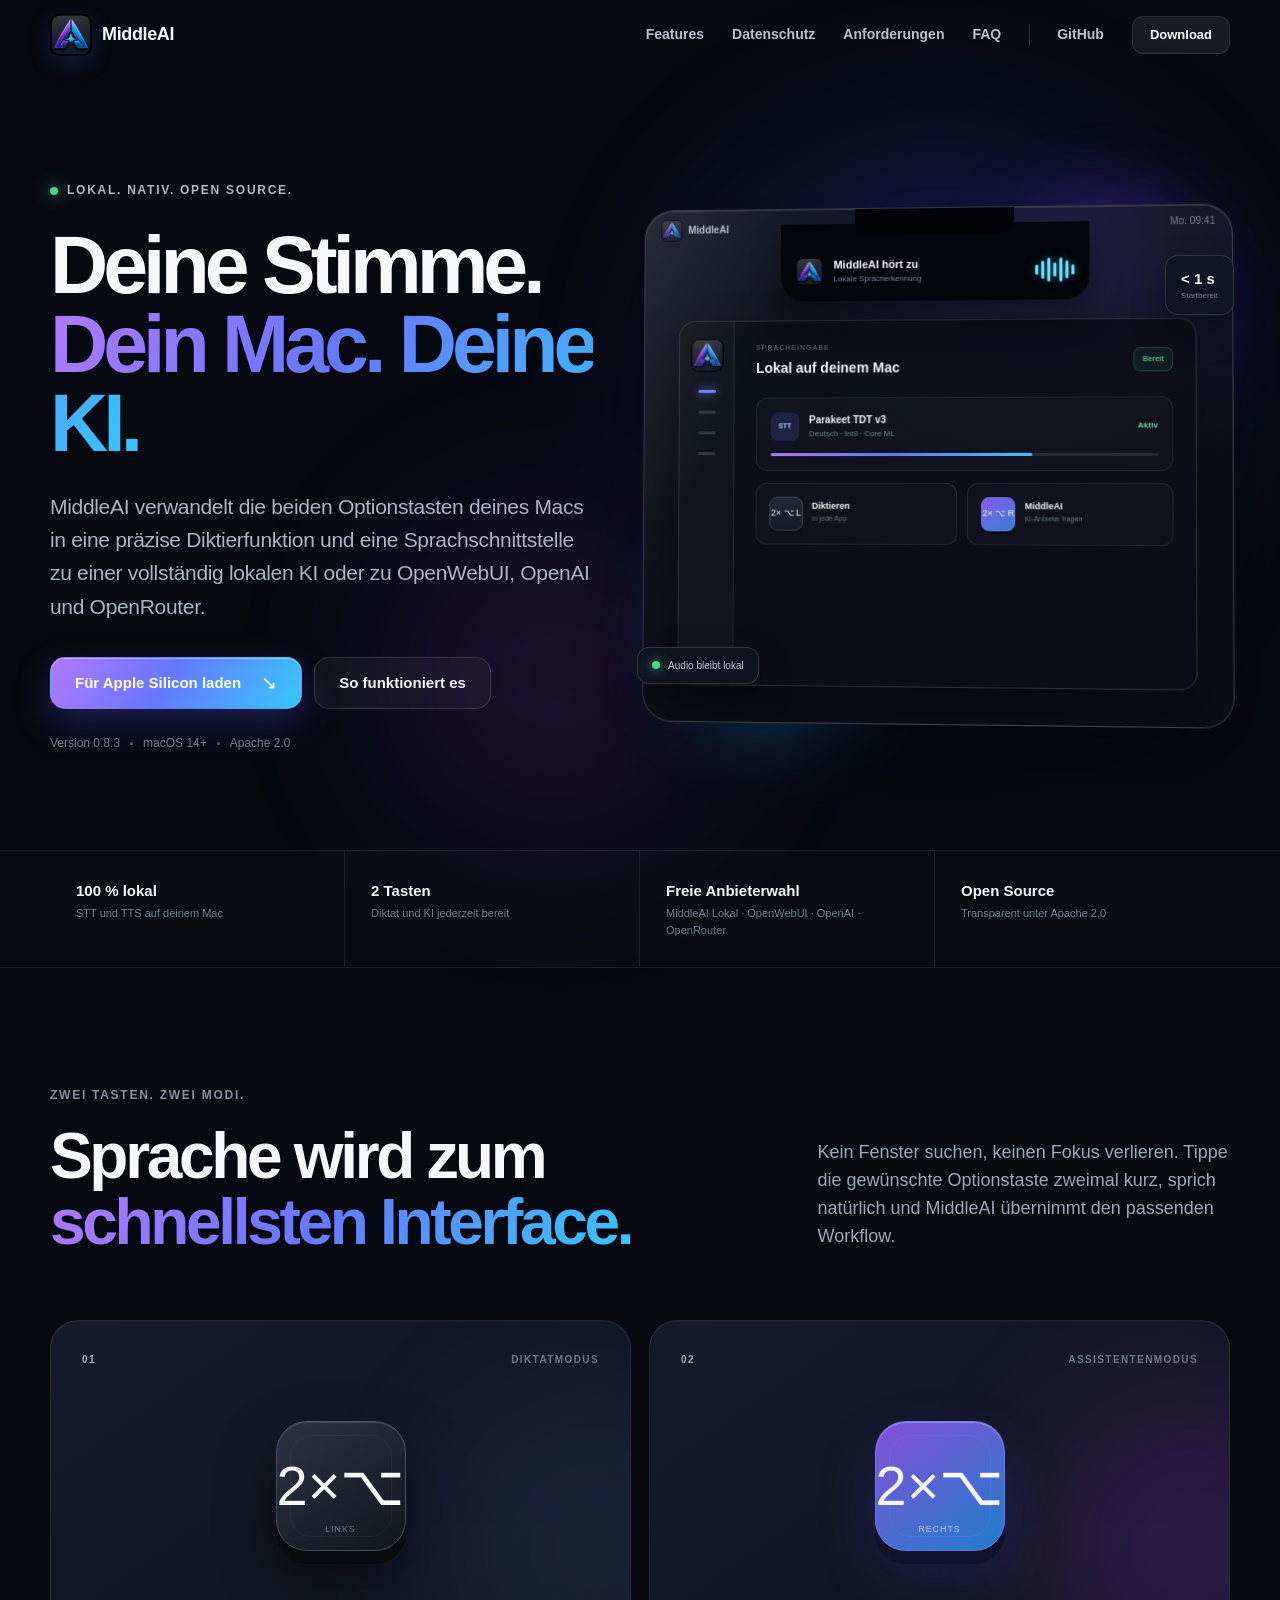
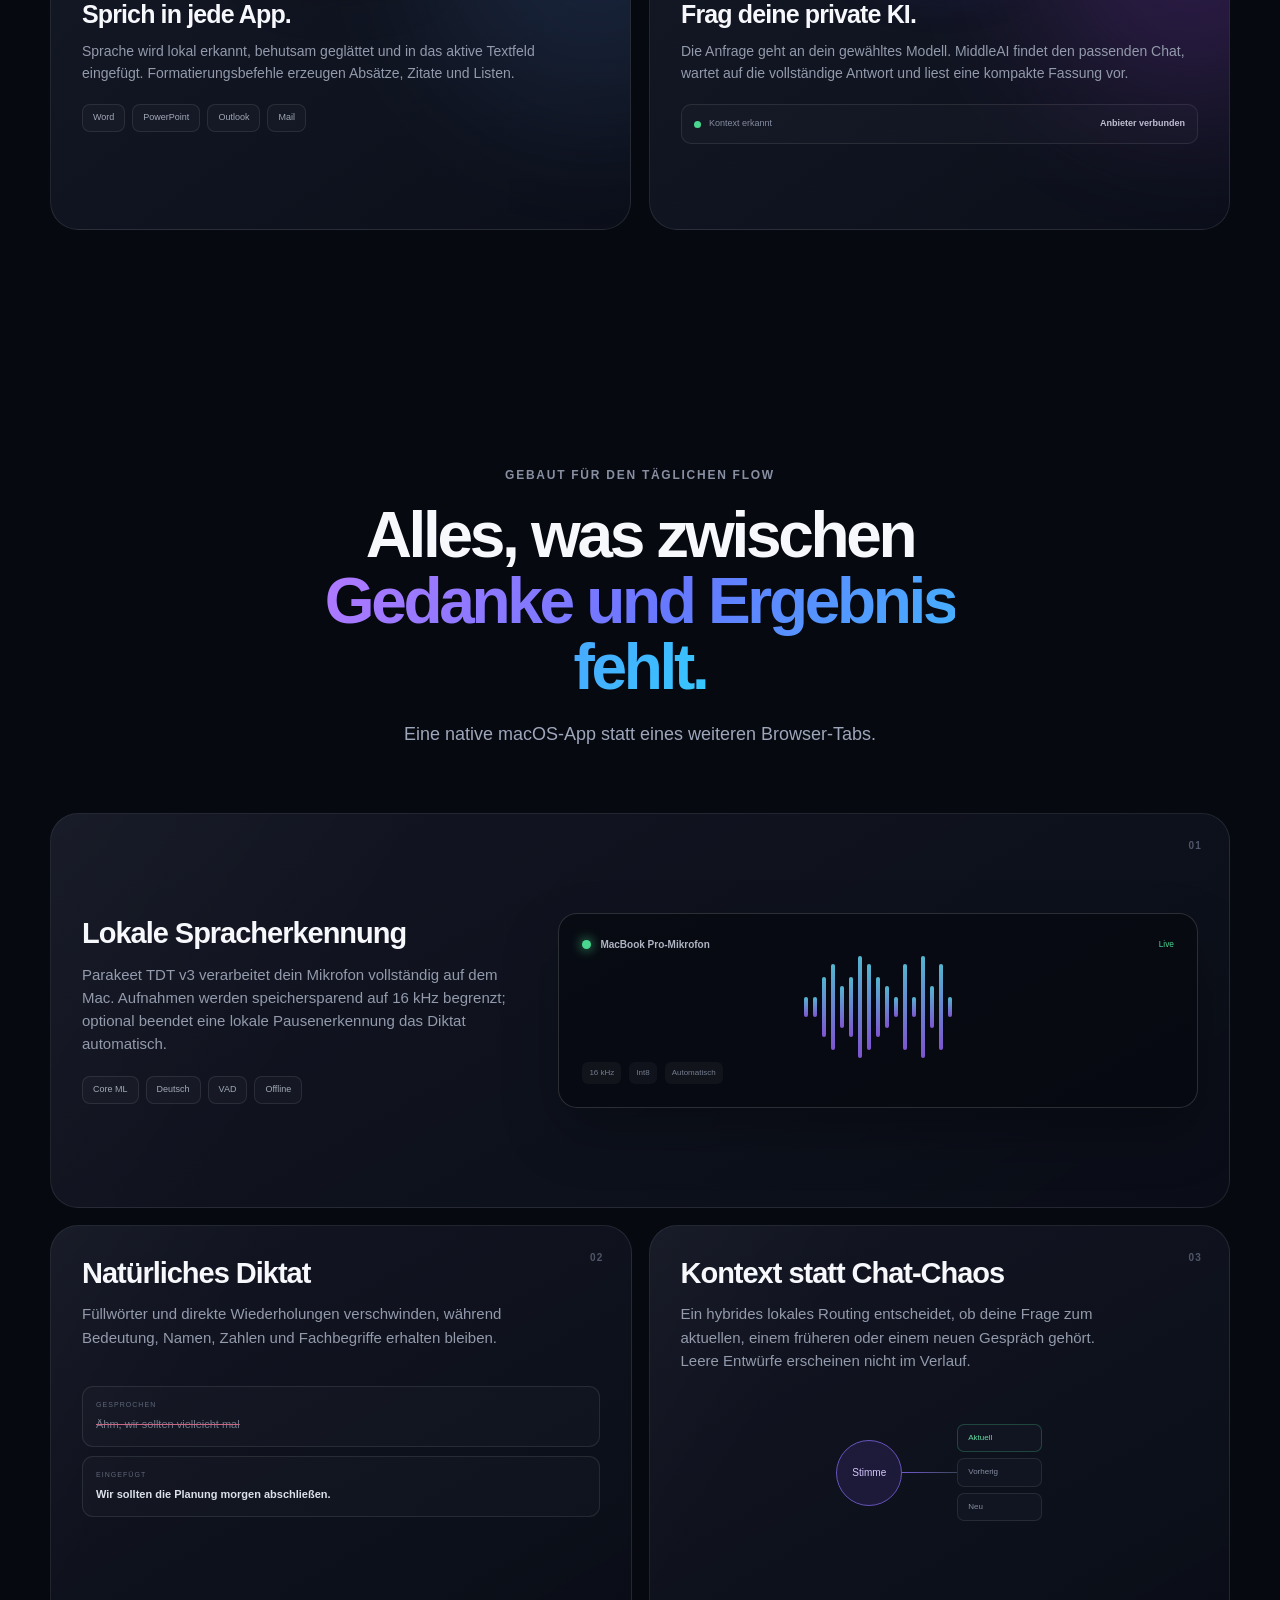
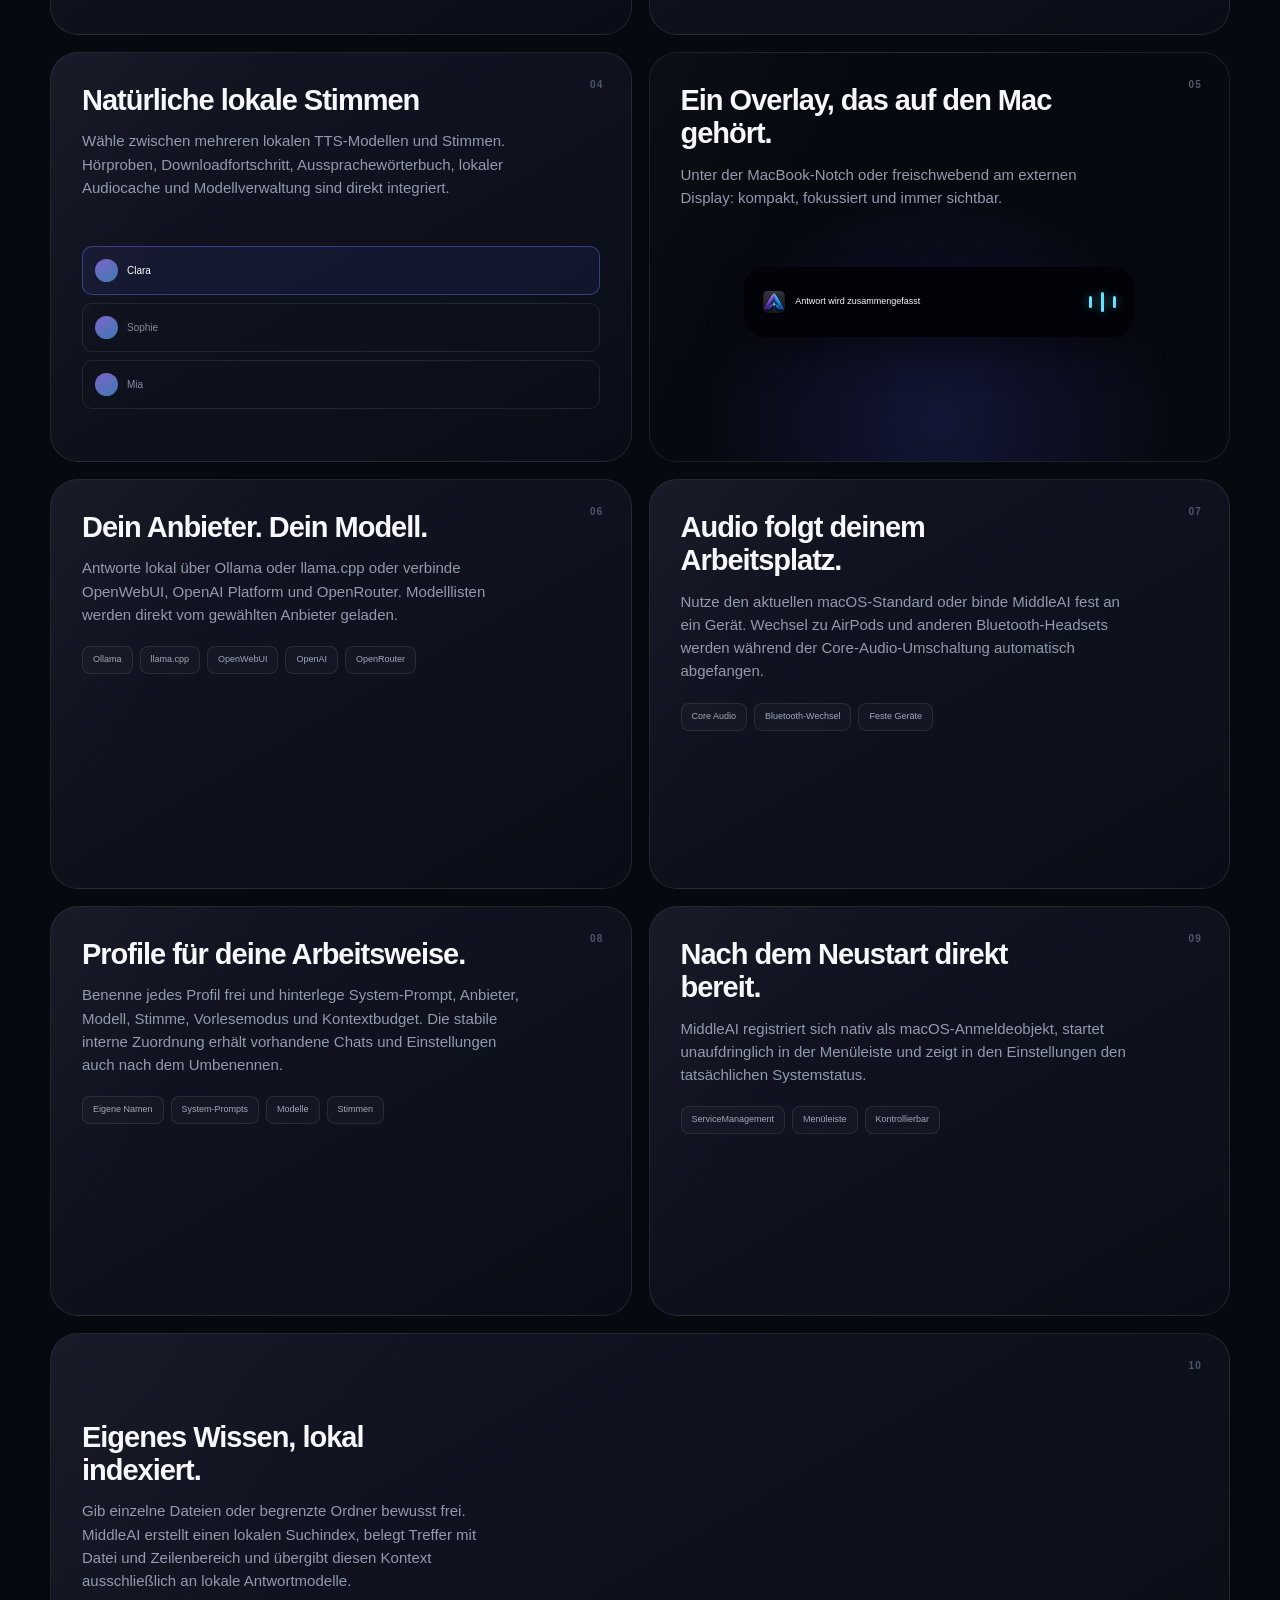
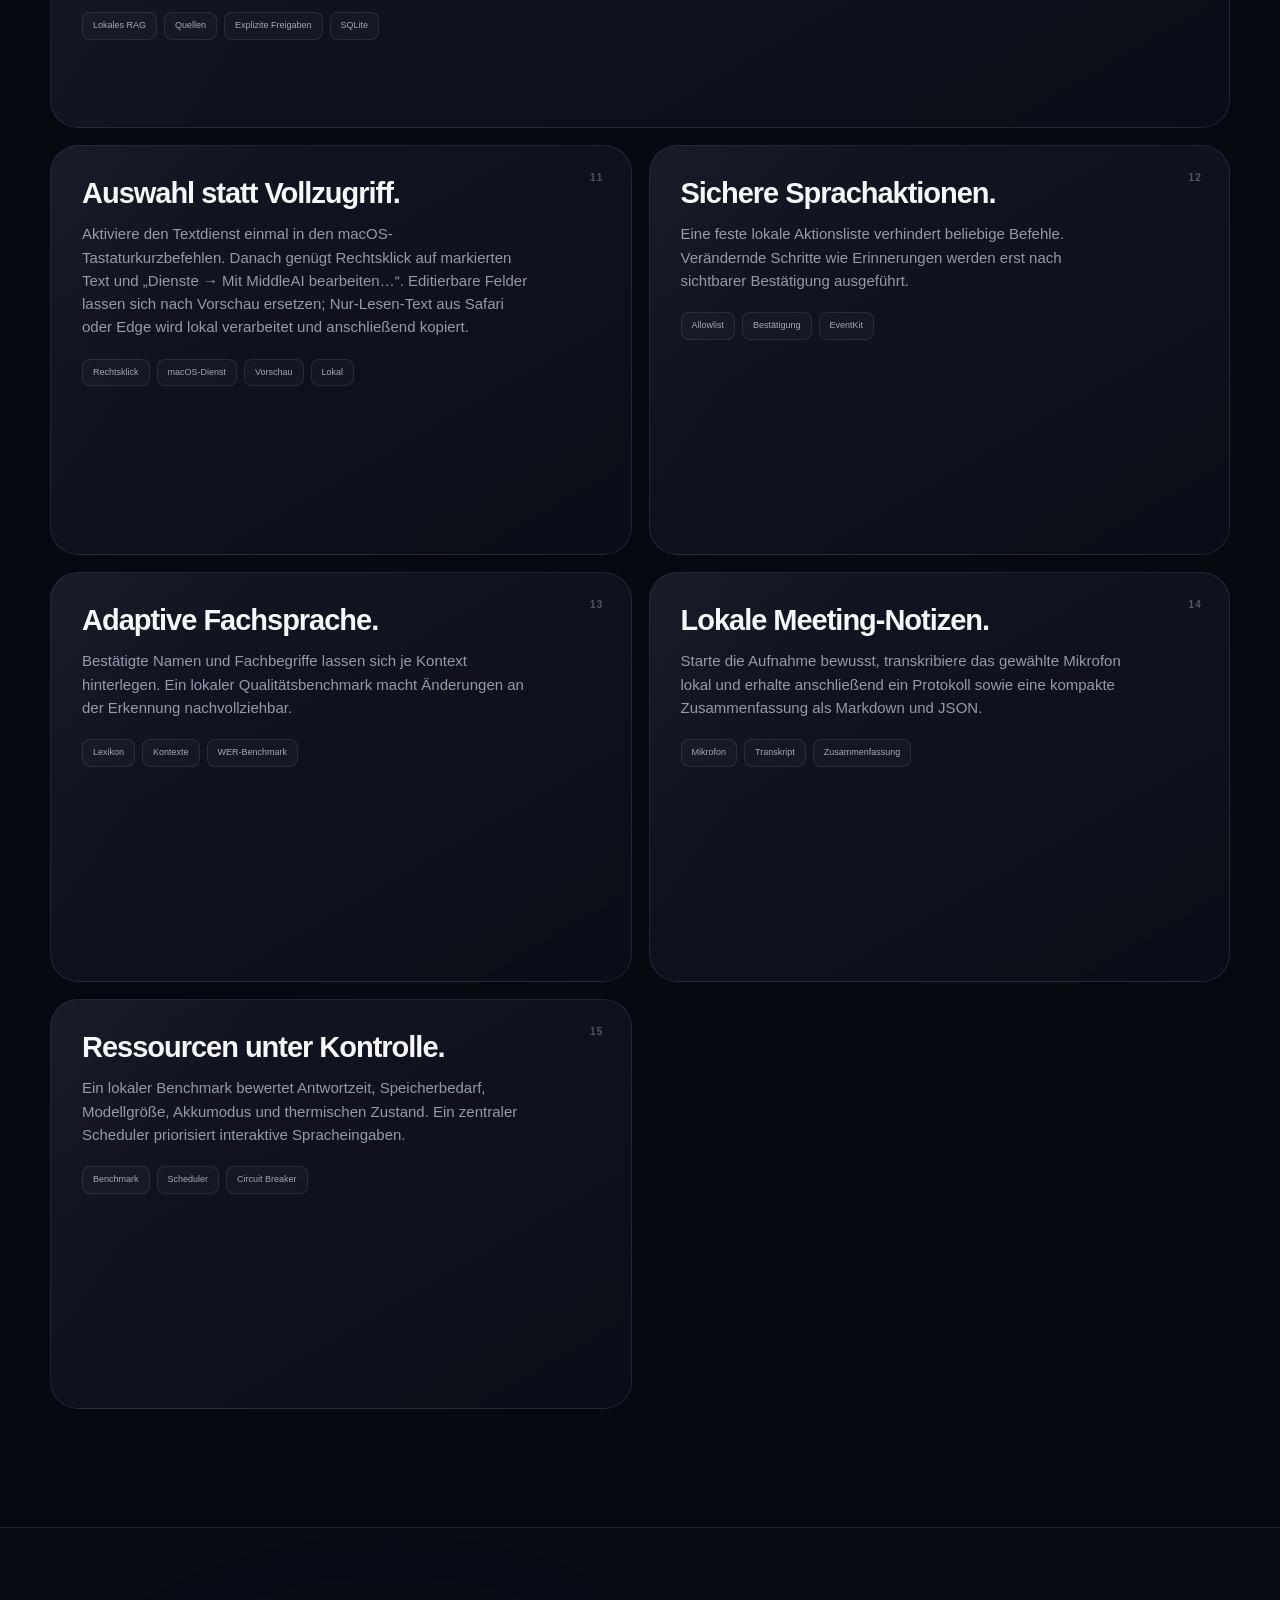
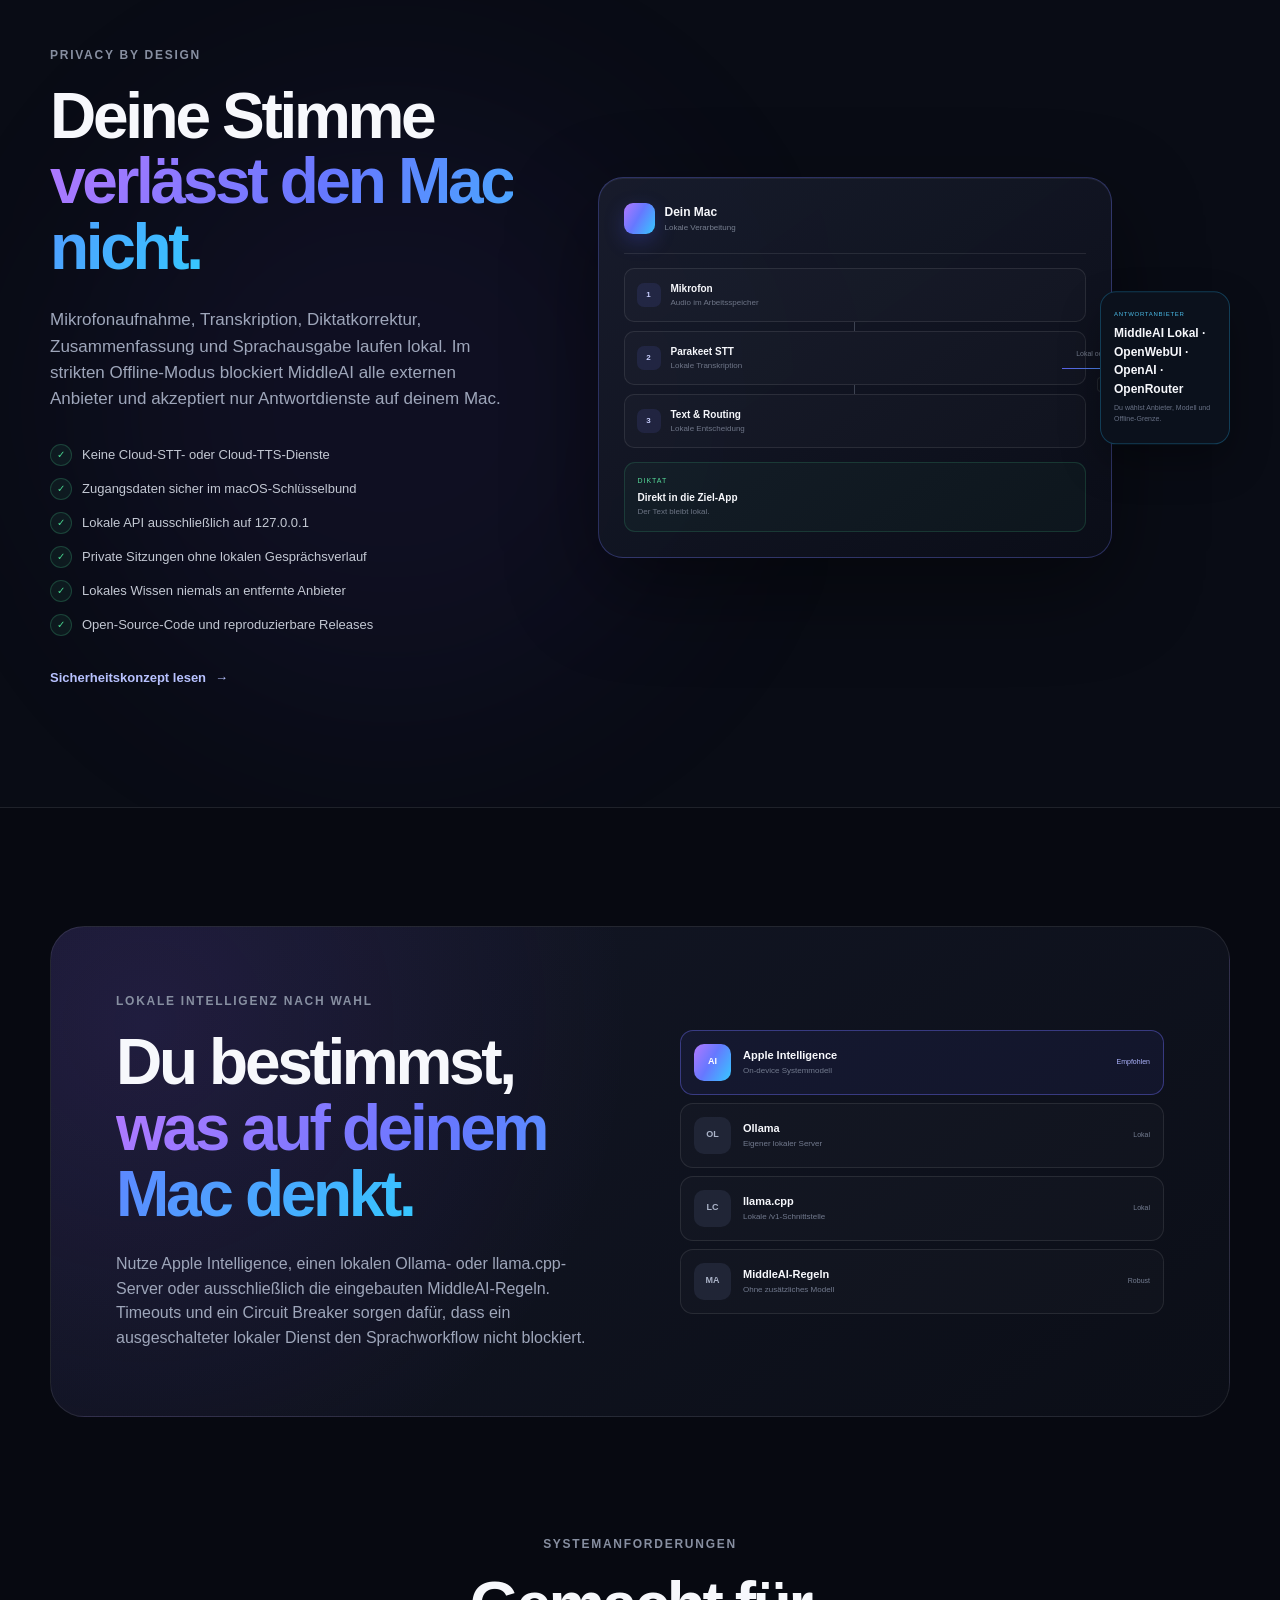
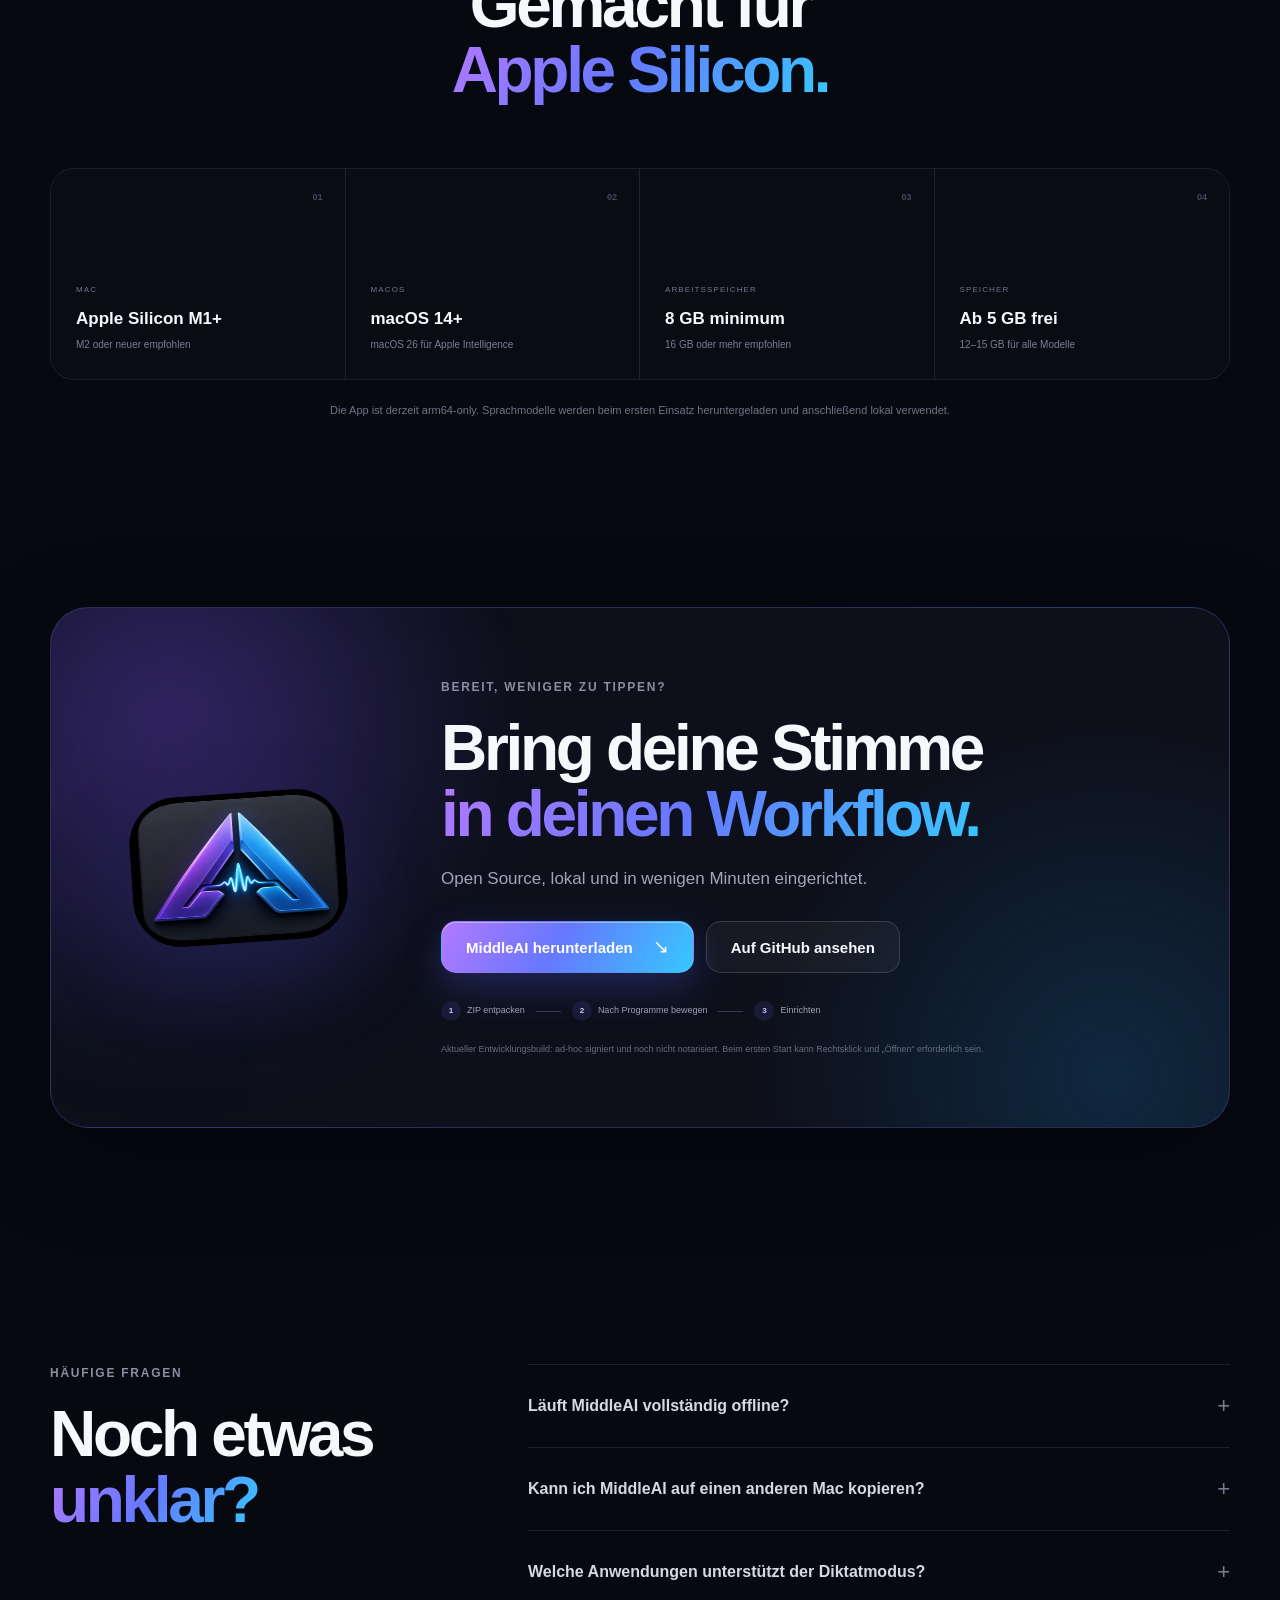
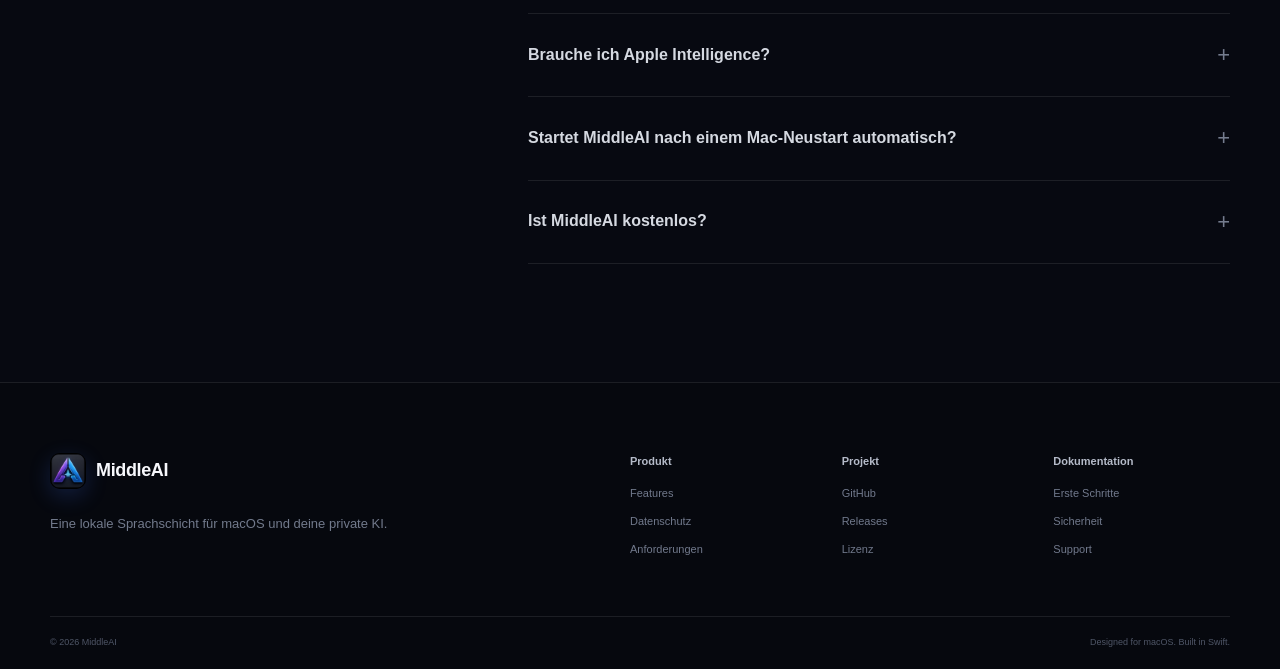
==== docs/index.html @ b2fd8efb "Fix Bluetooth audio device handoff" ====
<!doctype html>
<html lang="de">
  <head>
    <meta charset="utf-8">
    <meta name="viewport" content="width=device-width, initial-scale=1">
    <meta name="theme-color" content="#070911">
    <meta
      name="description"
      content="MiddleAI ist die lokale Sprachschicht für macOS: diktieren, vollständig lokal mit Ollama oder llama.cpp arbeiten, eigenes Wissen nutzen und Antworten natürlich vorlesen lassen."
    >
    <meta property="og:type" content="website">
    <meta property="og:title" content="MiddleAI – Deine Stimme. Dein Mac. Deine KI.">
    <meta
      property="og:description"
      content="Lokales Diktat, wählbare KI-Anbieter und natürliche Sprachausgabe – nativ für macOS."
    >
    <meta property="og:image" content="https://sschluet.github.io/middleai/assets/og.png">
    <meta property="og:url" content="https://sschluet.github.io/middleai/">
    <meta name="twitter:card" content="summary_large_image">
    <meta name="twitter:title" content="MiddleAI – Deine Stimme. Dein Mac. Deine KI.">
    <meta
      name="twitter:description"
      content="Lokales Diktat, lokale KI-Antworten, eigenes Wissen und sichere Sprachaktionen für macOS."
    >
    <meta name="twitter:image" content="https://sschluet.github.io/middleai/assets/og.png">
    <link rel="canonical" href="https://sschluet.github.io/middleai/">
    <link rel="icon" type="image/png" href="assets/favicon.png">
    <link rel="stylesheet" href="styles.css">
    <title>MiddleAI – Lokale Sprach-KI für macOS</title>
  </head>
  <body>
    <a class="skip-link" href="#main">Zum Inhalt springen</a>

    <header class="site-header" data-header>
      <div class="nav-shell">
        <a class="brand" href="#top" aria-label="MiddleAI Startseite">
          <img src="assets/middleai-icon.png" alt="" width="42" height="42">
          <span>MiddleAI</span>
        </a>
        <button class="nav-toggle" type="button" aria-expanded="false" aria-controls="main-nav">
          <span></span><span></span>
          <span class="sr-only">Navigation öffnen</span>
        </button>
        <nav id="main-nav" class="main-nav" aria-label="Hauptnavigation">
          <a href="#features">Features</a>
          <a href="#privacy">Datenschutz</a>
          <a href="#requirements">Anforderungen</a>
          <a href="#faq">FAQ</a>
          <a class="nav-github" href="https://github.com/sschluet/middleai">GitHub</a>
          <a class="button button-small download-link" href="https://github.com/sschluet/middleai/releases/latest">
            Download
          </a>
        </nav>
      </div>
    </header>

    <main id="main">
      <section id="top" class="hero section-shell">
        <div class="hero-glow hero-glow-one" aria-hidden="true"></div>
        <div class="hero-glow hero-glow-two" aria-hidden="true"></div>
        <div class="hero-copy reveal">
          <div class="eyebrow"><span class="eyebrow-dot"></span> Lokal. Nativ. Open Source.</div>
          <h1>Deine Stimme.<br><span>Dein Mac. Deine KI.</span></h1>
          <p class="hero-lead">
            MiddleAI verwandelt die beiden Optionstasten deines Macs in eine präzise
            Diktierfunktion und eine Sprachschnittstelle zu einer vollständig lokalen KI oder
            zu OpenWebUI, OpenAI und OpenRouter.
          </p>
          <div class="hero-actions">
            <a class="button button-primary download-link" href="https://github.com/sschluet/middleai/releases/latest">
              <span>Für Apple Silicon laden</span>
              <span class="button-arrow" aria-hidden="true">↘</span>
            </a>
            <a class="button button-secondary" href="#how-it-works">So funktioniert es</a>
          </div>
          <div class="hero-meta">
            <span class="version-label">Version 0.8.3</span>
            <span>macOS 14+</span>
            <span>Apache 2.0</span>
          </div>
        </div>

        <div class="hero-visual reveal reveal-delay" aria-label="Vorschau der MiddleAI Sprachoberfläche">
          <div class="orb orb-one" aria-hidden="true"></div>
          <div class="orb orb-two" aria-hidden="true"></div>
          <div class="mac-frame">
            <div class="mac-camera" aria-hidden="true"></div>
            <div class="desktop-menu">
              <span class="mini-logo"><img src="assets/favicon.png" alt="" width="22" height="22">MiddleAI</span>
              <span>Mo. 09:41</span>
            </div>
            <div class="voice-island">
              <img src="assets/favicon.png" alt="" width="28" height="28">
              <div class="island-status">
                <strong>MiddleAI hört zu</strong>
                <span>Lokale Spracherkennung</span>
              </div>
              <div class="wave-bars" aria-hidden="true">
                <i></i><i></i><i></i><i></i><i></i><i></i><i></i>
              </div>
            </div>
            <div class="app-preview">
              <aside class="preview-sidebar">
                <div class="preview-avatar"><img src="assets/favicon.png" alt="" width="34" height="34"></div>
                <span class="active"></span><span></span><span></span><span></span>
              </aside>
              <div class="preview-content">
                <div class="preview-heading">
                  <div><small>SPRACHEINGABE</small><strong>Lokal auf deinem Mac</strong></div>
                  <span class="status-pill">Bereit</span>
                </div>
                <div class="setting-card">
                  <div class="setting-row"><span class="setting-icon">STT</span><div><strong>Parakeet TDT v3</strong><small>Deutsch · Int8 · Core ML</small></div><b>Aktiv</b></div>
                  <div class="level-line"><span></span></div>
                </div>
                <div class="shortcut-grid">
                  <div><span class="keycap">2× ⌥ L</span><strong>Diktieren</strong><small>In jede App</small></div>
                  <div><span class="keycap accent">2× ⌥ R</span><strong>MiddleAI</strong><small>KI-Anbieter fragen</small></div>
                </div>
              </div>
            </div>
          </div>
          <div class="floating-card floating-local"><span></span>Audio bleibt lokal</div>
          <div class="floating-card floating-latency"><strong>&lt; 1 s</strong><small>Startbereit</small></div>
        </div>
      </section>

      <section class="trust-strip" aria-label="Produktmerkmale">
        <div class="section-shell trust-grid">
          <div><strong>100 % lokal</strong><span>STT und TTS auf deinem Mac</span></div>
          <div><strong>2 Tasten</strong><span>Diktat und KI jederzeit bereit</span></div>
          <div><strong>Freie Anbieterwahl</strong><span>MiddleAI Lokal · OpenWebUI · OpenAI · OpenRouter</span></div>
          <div><strong>Open Source</strong><span>Transparent unter Apache 2.0</span></div>
        </div>
      </section>

      <section id="how-it-works" class="section section-shell split-intro">
        <div class="section-kicker reveal">Zwei Tasten. Zwei Modi.</div>
        <div class="split-heading reveal">
          <h2>Sprache wird zum<br><span>schnellsten Interface.</span></h2>
          <p>
            Kein Fenster suchen, keinen Fokus verlieren. Tippe die gewünschte Optionstaste
            zweimal kurz, sprich natürlich und MiddleAI übernimmt den passenden Workflow.
          </p>
        </div>
        <div class="mode-grid">
          <article class="mode-card mode-dictation reveal">
            <div class="mode-topline"><span>01</span><span>DIKTATMODUS</span></div>
            <div class="mode-key" aria-hidden="true">2×⌥<small>links</small></div>
            <h3>Sprich in jede App.</h3>
            <p>
              Sprache wird lokal erkannt, behutsam geglättet und in das aktive Textfeld
              eingefügt. Formatierungsbefehle erzeugen Absätze, Zitate und Listen.
            </p>
            <div class="app-chips"><span>Word</span><span>PowerPoint</span><span>Outlook</span><span>Mail</span></div>
          </article>
          <article class="mode-card mode-assistant reveal reveal-delay">
            <div class="mode-topline"><span>02</span><span>ASSISTENTENMODUS</span></div>
            <div class="mode-key mode-key-accent" aria-hidden="true">2×⌥<small>rechts</small></div>
            <h3>Frag deine private KI.</h3>
            <p>
              Die Anfrage geht an dein gewähltes Modell. MiddleAI findet den passenden Chat,
              wartet auf die vollständige Antwort und liest eine kompakte Fassung vor.
            </p>
            <div class="conversation-line"><i></i><span>Kontext erkannt</span><b>Anbieter verbunden</b></div>
          </article>
        </div>
      </section>

      <section id="features" class="section section-shell">
        <div class="section-heading centered reveal">
          <div class="section-kicker">Gebaut für den täglichen Flow</div>
          <h2>Alles, was zwischen<br><span>Gedanke und Ergebnis fehlt.</span></h2>
          <p>Eine native macOS-App statt eines weiteren Browser-Tabs.</p>
        </div>
        <div class="bento-grid">
          <article class="feature-card feature-wide reveal">
            <div class="feature-number">01</div>
            <div class="feature-copy">
              <h3>Lokale Spracherkennung</h3>
              <p>Parakeet TDT v3 verarbeitet dein Mikrofon vollständig auf dem Mac. Aufnahmen werden speichersparend auf 16 kHz begrenzt; optional beendet eine lokale Pausenerkennung das Diktat automatisch.</p>
              <div class="feature-tags"><span>Core ML</span><span>Deutsch</span><span>VAD</span><span>Offline</span></div>
            </div>
            <div class="audio-panel" aria-hidden="true">
              <div class="audio-title"><span></span><b>MacBook Pro-Mikrofon</b><small>Live</small></div>
              <div class="audio-wave">
                <i></i><i></i><i></i><i></i><i></i><i></i><i></i><i></i><i></i><i></i><i></i><i></i><i></i><i></i><i></i><i></i><i></i>
              </div>
              <div class="audio-footer"><span>16 kHz</span><span>Int8</span><span>Automatisch</span></div>
            </div>
          </article>

          <article class="feature-card reveal">
            <div class="feature-number">02</div>
            <h3>Natürliches Diktat</h3>
            <p>Füllwörter und direkte Wiederholungen verschwinden, während Bedeutung, Namen, Zahlen und Fachbegriffe erhalten bleiben.</p>
            <div class="before-after">
              <div><small>GESPROCHEN</small><del>Ähm, wir sollten vielleicht mal</del></div>
              <div><small>EINGEFÜGT</small><strong>Wir sollten die Planung morgen abschließen.</strong></div>
            </div>
          </article>

          <article class="feature-card reveal reveal-delay">
            <div class="feature-number">03</div>
            <h3>Kontext statt Chat-Chaos</h3>
            <p>Ein hybrides lokales Routing entscheidet, ob deine Frage zum aktuellen, einem früheren oder einem neuen Gespräch gehört. Leere Entwürfe erscheinen nicht im Verlauf.</p>
            <div class="route-map" aria-hidden="true">
              <div class="route-node source">Stimme</div><span></span>
              <div class="route-options"><i>Aktuell</i><i>Vorherig</i><i>Neu</i></div>
            </div>
          </article>

          <article class="feature-card reveal">
            <div class="feature-number">04</div>
            <h3>Natürliche lokale Stimmen</h3>
            <p>Wähle zwischen mehreren lokalen TTS-Modellen und Stimmen. Hörproben, Downloadfortschritt, Aussprachewörterbuch, lokaler Audiocache und Modellverwaltung sind direkt integriert.</p>
            <div class="voice-choices"><span class="selected"><i></i>Clara</span><span><i></i>Sophie</span><span><i></i>Mia</span></div>
          </article>

          <article class="feature-card feature-dark reveal reveal-delay">
            <div class="feature-number">05</div>
            <h3>Ein Overlay, das auf den Mac gehört.</h3>
            <p>Unter der MacBook-Notch oder freischwebend am externen Display: kompakt, fokussiert und immer sichtbar.</p>
            <div class="mini-island"><img src="assets/favicon.png" alt="" width="24" height="24"><span>Antwort wird zusammengefasst</span><i></i><i></i><i></i></div>
          </article>

          <article class="feature-card reveal">
            <div class="feature-number">06</div>
            <h3>Dein Anbieter. Dein Modell.</h3>
            <p>Antworte lokal über Ollama oder llama.cpp oder verbinde OpenWebUI, OpenAI Platform und OpenRouter. Modelllisten werden direkt vom gewählten Anbieter geladen.</p>
            <div class="feature-tags"><span>Ollama</span><span>llama.cpp</span><span>OpenWebUI</span><span>OpenAI</span><span>OpenRouter</span></div>
          </article>

          <article class="feature-card reveal reveal-delay">
            <div class="feature-number">07</div>
            <h3>Audio folgt deinem Arbeitsplatz.</h3>
            <p>Nutze den aktuellen macOS-Standard oder binde MiddleAI fest an ein Gerät. Wechsel zu AirPods und anderen Bluetooth-Headsets werden während der Core-Audio-Umschaltung automatisch abgefangen.</p>
            <div class="feature-tags"><span>Core Audio</span><span>Bluetooth-Wechsel</span><span>Feste Geräte</span></div>
          </article>

          <article class="feature-card reveal">
            <div class="feature-number">08</div>
            <h3>Profile für deine Arbeitsweise.</h3>
            <p>Benenne jedes Profil frei und hinterlege System-Prompt, Anbieter, Modell, Stimme, Vorlesemodus und Kontextbudget. Die stabile interne Zuordnung erhält vorhandene Chats und Einstellungen auch nach dem Umbenennen.</p>
            <div class="feature-tags"><span>Eigene Namen</span><span>System-Prompts</span><span>Modelle</span><span>Stimmen</span></div>
          </article>

          <article class="feature-card reveal reveal-delay">
            <div class="feature-number">09</div>
            <h3>Nach dem Neustart direkt bereit.</h3>
            <p>MiddleAI registriert sich nativ als macOS-Anmeldeobjekt, startet unaufdringlich in der Menüleiste und zeigt in den Einstellungen den tatsächlichen Systemstatus.</p>
            <div class="feature-tags"><span>ServiceManagement</span><span>Menüleiste</span><span>Kontrollierbar</span></div>
          </article>

          <article class="feature-card feature-wide reveal">
            <div class="feature-number">10</div>
            <div class="feature-copy">
              <h3>Eigenes Wissen, lokal indexiert.</h3>
              <p>Gib einzelne Dateien oder begrenzte Ordner bewusst frei. MiddleAI erstellt einen lokalen Suchindex, belegt Treffer mit Datei und Zeilenbereich und übergibt diesen Kontext ausschließlich an lokale Antwortmodelle.</p>
              <div class="feature-tags"><span>Lokales RAG</span><span>Quellen</span><span>Explizite Freigaben</span><span>SQLite</span></div>
            </div>
          </article>

          <article class="feature-card reveal">
            <div class="feature-number">11</div>
            <h3>Auswahl statt Vollzugriff.</h3>
            <p>Aktiviere den Textdienst einmal in den macOS-Tastaturkurzbefehlen. Danach genügt Rechtsklick auf markierten Text und „Dienste → Mit MiddleAI bearbeiten…“. Editierbare Felder lassen sich nach Vorschau ersetzen; Nur-Lesen-Text aus Safari oder Edge wird lokal verarbeitet und anschließend kopiert.</p>
            <div class="feature-tags"><span>Rechtsklick</span><span>macOS-Dienst</span><span>Vorschau</span><span>Lokal</span></div>
          </article>

          <article class="feature-card reveal reveal-delay">
            <div class="feature-number">12</div>
            <h3>Sichere Sprachaktionen.</h3>
            <p>Eine feste lokale Aktionsliste verhindert beliebige Befehle. Verändernde Schritte wie Erinnerungen werden erst nach sichtbarer Bestätigung ausgeführt.</p>
            <div class="feature-tags"><span>Allowlist</span><span>Bestätigung</span><span>EventKit</span></div>
          </article>

          <article class="feature-card reveal">
            <div class="feature-number">13</div>
            <h3>Adaptive Fachsprache.</h3>
            <p>Bestätigte Namen und Fachbegriffe lassen sich je Kontext hinterlegen. Ein lokaler Qualitätsbenchmark macht Änderungen an der Erkennung nachvollziehbar.</p>
            <div class="feature-tags"><span>Lexikon</span><span>Kontexte</span><span>WER-Benchmark</span></div>
          </article>

          <article class="feature-card reveal reveal-delay">
            <div class="feature-number">14</div>
            <h3>Lokale Meeting-Notizen.</h3>
            <p>Starte die Aufnahme bewusst, transkribiere das gewählte Mikrofon lokal und erhalte anschließend ein Protokoll sowie eine kompakte Zusammenfassung als Markdown und JSON.</p>
            <div class="feature-tags"><span>Mikrofon</span><span>Transkript</span><span>Zusammenfassung</span></div>
          </article>

          <article class="feature-card reveal">
            <div class="feature-number">15</div>
            <h3>Ressourcen unter Kontrolle.</h3>
            <p>Ein lokaler Benchmark bewertet Antwortzeit, Speicherbedarf, Modellgröße, Akkumodus und thermischen Zustand. Ein zentraler Scheduler priorisiert interaktive Spracheingaben.</p>
            <div class="feature-tags"><span>Benchmark</span><span>Scheduler</span><span>Circuit Breaker</span></div>
          </article>
        </div>
      </section>

      <section id="privacy" class="section privacy-section">
        <div class="section-shell privacy-grid">
          <div class="privacy-copy reveal">
            <div class="section-kicker">Privacy by design</div>
            <h2>Deine Stimme<br><span>verlässt den Mac nicht.</span></h2>
            <p>
              Mikrofonaufnahme, Transkription, Diktatkorrektur, Zusammenfassung und
              Sprachausgabe laufen lokal. Im strikten Offline-Modus blockiert MiddleAI alle
              externen Anbieter und akzeptiert nur Antwortdienste auf deinem Mac.
            </p>
            <ul class="check-list">
              <li><span>✓</span>Keine Cloud-STT- oder Cloud-TTS-Dienste</li>
              <li><span>✓</span>Zugangsdaten sicher im macOS-Schlüsselbund</li>
              <li><span>✓</span>Lokale API ausschließlich auf 127.0.0.1</li>
              <li><span>✓</span>Private Sitzungen ohne lokalen Gesprächsverlauf</li>
              <li><span>✓</span>Lokales Wissen niemals an entfernte Anbieter</li>
              <li><span>✓</span>Open-Source-Code und reproduzierbare Releases</li>
            </ul>
            <a class="text-link" href="https://github.com/sschluet/middleai/blob/main/SECURITY.md">Sicherheitskonzept lesen <span>→</span></a>
          </div>
          <div class="privacy-diagram reveal reveal-delay" aria-label="Datenfluss von MiddleAI">
            <div class="device-shell">
              <div class="device-title"><span class="device-dot"></span><strong>Dein Mac</strong><small>Lokale Verarbeitung</small></div>
              <div class="local-process"><b>1</b><span>Mikrofon</span><small>Audio im Arbeitsspeicher</small></div>
              <div class="flow-line"></div>
              <div class="local-process"><b>2</b><span>Parakeet STT</span><small>Lokale Transkription</small></div>
              <div class="flow-line"></div>
              <div class="local-process"><b>3</b><span>Text & Routing</span><small>Lokale Entscheidung</small></div>
              <div class="local-result"><span>DIKTAT</span><b>Direkt in die Ziel-App</b><small>Der Text bleibt lokal.</small></div>
            </div>
            <div class="secure-bridge"><span>Lokal oder bewusst extern</span><i></i><small>Kontrolliert</small></div>
            <div class="webui-node"><span>ANTWORTANBIETER</span><strong>MiddleAI Lokal · OpenWebUI · OpenAI · OpenRouter</strong><small>Du wählst Anbieter, Modell und Offline-Grenze.</small></div>
          </div>
        </div>
      </section>

      <section class="section section-shell intelligence-section">
        <div class="intelligence-card reveal">
          <div class="intelligence-copy">
            <div class="section-kicker">Lokale Intelligenz nach Wahl</div>
            <h2>Du bestimmst,<br><span>was auf deinem Mac denkt.</span></h2>
            <p>Nutze Apple Intelligence, einen lokalen Ollama- oder llama.cpp-Server oder ausschließlich die eingebauten MiddleAI-Regeln. Timeouts und ein Circuit Breaker sorgen dafür, dass ein ausgeschalteter lokaler Dienst den Sprachworkflow nicht blockiert.</p>
          </div>
          <div class="provider-stack" aria-label="Unterstützte lokale Intelligenzquellen">
            <div class="provider selected"><span>AI</span><div><strong>Apple Intelligence</strong><small>On-device Systemmodell</small></div><i>Empfohlen</i></div>
            <div class="provider"><span>OL</span><div><strong>Ollama</strong><small>Eigener lokaler Server</small></div><i>Lokal</i></div>
            <div class="provider"><span>LC</span><div><strong>llama.cpp</strong><small>Lokale /v1-Schnittstelle</small></div><i>Lokal</i></div>
            <div class="provider"><span>MA</span><div><strong>MiddleAI-Regeln</strong><small>Ohne zusätzliches Modell</small></div><i>Robust</i></div>
          </div>
        </div>
      </section>

      <section id="requirements" class="section section-shell requirements-section">
        <div class="section-heading centered reveal">
          <div class="section-kicker">Systemanforderungen</div>
          <h2>Gemacht für<br><span>Apple Silicon.</span></h2>
        </div>
        <div class="requirements-grid">
          <div class="requirement reveal"><span>01</span><small>MAC</small><strong>Apple Silicon M1+</strong><p>M2 oder neuer empfohlen</p></div>
          <div class="requirement reveal"><span>02</span><small>MACOS</small><strong>macOS 14+</strong><p>macOS 26 für Apple Intelligence</p></div>
          <div class="requirement reveal"><span>03</span><small>ARBEITSSPEICHER</small><strong>8 GB minimum</strong><p>16 GB oder mehr empfohlen</p></div>
          <div class="requirement reveal"><span>04</span><small>SPEICHER</small><strong>Ab 5 GB frei</strong><p>12–15 GB für alle Modelle</p></div>
        </div>
        <p class="requirements-note">Die App ist derzeit arm64-only. Sprachmodelle werden beim ersten Einsatz heruntergeladen und anschließend lokal verwendet.</p>
      </section>

      <section class="section download-section">
        <div class="section-shell download-card reveal">
          <div class="download-glow" aria-hidden="true"></div>
          <img src="assets/middleai-icon.png" alt="MiddleAI App-Icon" width="150" height="150">
          <div class="download-copy">
            <div class="section-kicker">Bereit, weniger zu tippen?</div>
            <h2>Bring deine Stimme<br><span>in deinen Workflow.</span></h2>
            <p>Open Source, lokal und in wenigen Minuten eingerichtet.</p>
            <div class="hero-actions">
              <a class="button button-primary download-link" href="https://github.com/sschluet/middleai/releases/latest">
                MiddleAI herunterladen <span class="button-arrow" aria-hidden="true">↘</span>
              </a>
              <a class="button button-secondary" href="https://github.com/sschluet/middleai">Auf GitHub ansehen</a>
            </div>
            <div class="install-steps">
              <span><b>1</b> ZIP entpacken</span><i></i><span><b>2</b> Nach Programme bewegen</span><i></i><span><b>3</b> Einrichten</span>
            </div>
            <small class="signing-note">Aktueller Entwicklungsbuild: ad-hoc signiert und noch nicht notarisiert. Beim ersten Start kann Rechtsklick und „Öffnen“ erforderlich sein.</small>
          </div>
        </div>
      </section>

      <section id="faq" class="section section-shell faq-section">
        <div class="faq-heading reveal">
          <div class="section-kicker">Häufige Fragen</div>
          <h2>Noch etwas<br><span>unklar?</span></h2>
        </div>
        <div class="faq-list reveal reveal-delay">
          <details>
            <summary>Läuft MiddleAI vollständig offline?<span>+</span></summary>
            <p>Ja. Wähle MiddleAI Lokal mit Ollama oder llama.cpp und aktiviere den strikten Offline-Modus. MiddleAI blockiert dann externe Anbieter und Weiterleitungen; erlaubt bleiben nur Dienste auf localhost.</p>
          </details>
          <details>
            <summary>Kann ich MiddleAI auf einen anderen Mac kopieren?<span>+</span></summary>
            <p>Ja. Die App selbst ist eigenständig. Zugangsdaten, Berechtigungen, Einstellungen und Sprachmodelle werden aus Sicherheits- und Speichergründen auf jedem Mac separat eingerichtet.</p>
          </details>
          <details>
            <summary>Welche Anwendungen unterstützt der Diktatmodus?<span>+</span></summary>
            <p>Einfacher Text funktioniert in praktisch jedem fokussierten Textfeld. Erweiterte Formatierungen sind standardmäßig für Word, PowerPoint, Outlook und Proton Mail aktiviert; weitere Apps lassen sich hinzufügen.</p>
          </details>
          <details>
            <summary>Brauche ich Apple Intelligence?<span>+</span></summary>
            <p>Nein. MiddleAI funktioniert ab macOS 14. Apple Intelligence verbessert auf kompatiblen Macs optional Diktatglättung, Zusammenfassungen und mehrdeutiges Chat-Routing.</p>
          </details>
          <details>
            <summary>Startet MiddleAI nach einem Mac-Neustart automatisch?<span>+</span></summary>
            <p>Ja. MiddleAI registriert sich standardmäßig als macOS-Anmeldeobjekt und startet nach der Anmeldung nur in der Menüleiste. Unter Allgemein kannst du den Autostart ausschalten, den echten Systemstatus prüfen oder die Anmeldeobjekte öffnen.</p>
          </details>
          <details>
            <summary>Ist MiddleAI kostenlos?<span>+</span></summary>
            <p>MiddleAI ist unter der Apache-2.0-Lizenz als Open Source verfügbar. Beachte die separaten Lizenzen optionaler Sprachmodelle sowie mögliche API- oder Infrastrukturkosten deines Antwortanbieters.</p>
          </details>
        </div>
      </section>
    </main>

    <footer class="site-footer">
      <div class="section-shell footer-grid">
        <div class="footer-brand">
          <a class="brand" href="#top"><img src="assets/favicon.png" alt="" width="36" height="36"><span>MiddleAI</span></a>
          <p>Eine lokale Sprachschicht für macOS und deine private KI.</p>
        </div>
        <div class="footer-links">
          <div><strong>Produkt</strong><a href="#features">Features</a><a href="#privacy">Datenschutz</a><a href="#requirements">Anforderungen</a></div>
          <div><strong>Projekt</strong><a href="https://github.com/sschluet/middleai">GitHub</a><a href="https://github.com/sschluet/middleai/releases">Releases</a><a href="https://github.com/sschluet/middleai/blob/main/LICENSE">Lizenz</a></div>
          <div><strong>Dokumentation</strong><a href="https://github.com/sschluet/middleai#first-start">Erste Schritte</a><a href="https://github.com/sschluet/middleai/blob/main/SECURITY.md">Sicherheit</a><a href="https://github.com/sschluet/middleai/issues">Support</a></div>
        </div>
      </div>
      <div class="section-shell footer-bottom"><span>© <span data-year></span> MiddleAI</span><span>Designed for macOS. Built in Swift.</span></div>
    </footer>

    <script src="site.js" defer></script>
  </body>
</html>
---- docs/styles.css ----
:root {
  color-scheme: dark;
  --bg: #070911;
  --bg-soft: #0b0e18;
  --surface: rgba(20, 24, 39, 0.72);
  --surface-strong: #111522;
  --line: rgba(255, 255, 255, 0.09);
  --line-strong: rgba(255, 255, 255, 0.15);
  --text: #f7f8fc;
  --muted: #9ea6ba;
  --purple: #9c66ff;
  --blue: #29b6ff;
  --cyan: #66e1ff;
  --green: #49d690;
  --gradient: linear-gradient(120deg, #b179ff 0%, #6678ff 46%, #36c8ff 100%);
  --max-width: 1180px;
  --radius: 28px;
  --shadow: 0 30px 90px rgba(0, 0, 0, 0.42);
  font-family: -apple-system, BlinkMacSystemFont, "SF Pro Display", "Helvetica Neue", sans-serif;
  font-synthesis: none;
}

* { box-sizing: border-box; }

html { scroll-behavior: smooth; }

body {
  margin: 0;
  overflow-x: hidden;
  background:
    radial-gradient(circle at 45% -10%, rgba(71, 53, 132, 0.17), transparent 34rem),
    var(--bg);
  color: var(--text);
  font-size: 16px;
  line-height: 1.55;
  -webkit-font-smoothing: antialiased;
}

body::before {
  position: fixed;
  inset: 0;
  z-index: -1;
  content: "";
  opacity: 0.17;
  pointer-events: none;
  background-image: linear-gradient(rgba(255,255,255,.025) 1px, transparent 1px), linear-gradient(90deg, rgba(255,255,255,.025) 1px, transparent 1px);
  background-size: 72px 72px;
  mask-image: linear-gradient(to bottom, black, transparent 72%);
}

a { color: inherit; text-decoration: none; }
button, a { -webkit-tap-highlight-color: transparent; }
img { max-width: 100%; display: block; }
button { font: inherit; }

.sr-only, .skip-link:not(:focus) {
  position: absolute;
  width: 1px;
  height: 1px;
  padding: 0;
  margin: -1px;
  overflow: hidden;
  clip: rect(0, 0, 0, 0);
  white-space: nowrap;
  border: 0;
}

.skip-link:focus {
  position: fixed;
  z-index: 999;
  top: 12px;
  left: 12px;
  padding: 10px 16px;
  border-radius: 10px;
  background: white;
  color: black;
}

.section-shell { width: min(calc(100% - 40px), var(--max-width)); margin-inline: auto; }
.section { padding-block: 118px; }

.site-header {
  position: fixed;
  inset: 0 0 auto;
  z-index: 100;
  padding: 14px 20px;
  transition: padding .3s ease, background .3s ease, border-color .3s ease;
  border-bottom: 1px solid transparent;
}

.site-header.scrolled {
  padding-block: 8px;
  background: rgba(7, 9, 17, 0.78);
  border-color: var(--line);
  backdrop-filter: blur(20px) saturate(1.5);
}

.nav-shell {
  width: min(100%, var(--max-width));
  margin: auto;
  display: flex;
  align-items: center;
  justify-content: space-between;
}

.brand { display: inline-flex; align-items: center; gap: 10px; font-weight: 720; letter-spacing: -.02em; font-size: 18px; }
.brand img { border-radius: 10px; box-shadow: 0 7px 22px rgba(67, 115, 255, .2); }
.main-nav { display: flex; align-items: center; gap: 28px; color: #bbc1cf; font-size: 14px; font-weight: 560; }
.main-nav a { transition: color .2s ease; }
.main-nav > a:hover { color: white; }
.nav-github { padding-left: 27px; border-left: 1px solid var(--line-strong); }
.nav-toggle { display: none; }

.button {
  display: inline-flex;
  min-height: 52px;
  align-items: center;
  justify-content: center;
  gap: 20px;
  padding: 0 24px;
  border: 1px solid transparent;
  border-radius: 15px;
  font-weight: 680;
  font-size: 15px;
  transition: transform .2s ease, border-color .2s ease, background .2s ease, box-shadow .2s ease;
}

.button:hover { transform: translateY(-2px); }
.button-small { min-height: 38px; padding-inline: 17px; border-radius: 11px; font-size: 13px; color: white; background: rgba(255,255,255,.075); border-color: var(--line); }
.button-primary { color: white; background: var(--gradient); box-shadow: 0 14px 36px rgba(87, 95, 255, .26), inset 0 1px rgba(255,255,255,.35); }
.button-primary:hover { box-shadow: 0 18px 48px rgba(87, 95, 255, .38), inset 0 1px rgba(255,255,255,.45); }
.button-secondary { background: rgba(255,255,255,.045); border-color: var(--line-strong); }
.button-secondary:hover { background: rgba(255,255,255,.075); border-color: rgba(255,255,255,.24); }
.button-arrow { font-size: 19px; font-weight: 400; }

.hero {
  position: relative;
  min-height: 850px;
  padding-top: 170px;
  padding-bottom: 90px;
  display: grid;
  grid-template-columns: 1fr 1.08fr;
  align-items: center;
  gap: 42px;
}

.hero-copy, .hero-visual { position: relative; z-index: 2; }
.hero-glow { position: absolute; border-radius: 50%; filter: blur(100px); opacity: .3; pointer-events: none; }
.hero-glow-one { width: 440px; height: 440px; right: 6%; top: 20%; background: #3851ff; }
.hero-glow-two { width: 300px; height: 300px; left: 30%; bottom: 3%; background: #9b42ff; opacity: .16; }
.eyebrow, .section-kicker { color: #b3b8c7; font-size: 12px; font-weight: 760; letter-spacing: .145em; text-transform: uppercase; }
.eyebrow { display: inline-flex; align-items: center; gap: 9px; margin-bottom: 26px; }
.eyebrow-dot { width: 8px; height: 8px; border-radius: 50%; background: var(--green); box-shadow: 0 0 16px var(--green); }
h1, h2, h3, p { margin-top: 0; }
h1 { max-width: 700px; margin-bottom: 27px; font-size: clamp(56px, 6.3vw, 88px); line-height: .98; letter-spacing: -.062em; font-weight: 760; }
h1 span, h2 span { color: transparent; background: var(--gradient); background-clip: text; -webkit-background-clip: text; }
.hero-lead { max-width: 570px; margin-bottom: 34px; color: #adb4c5; font-size: clamp(18px, 1.8vw, 21px); line-height: 1.58; letter-spacing: -.015em; }
.hero-actions { display: flex; flex-wrap: wrap; gap: 12px; }
.hero-meta { margin-top: 25px; display: flex; flex-wrap: wrap; gap: 0; color: #757d91; font-size: 12px; }
.hero-meta span { display: inline-flex; align-items: center; }
.hero-meta span:not(:last-child)::after { content: ""; width: 3px; height: 3px; margin: 0 10px; border-radius: 50%; background: #596174; }

.hero-visual { min-height: 570px; display: grid; place-items: center; }
.orb { position: absolute; border-radius: 50%; filter: blur(40px); opacity: .5; }
.orb-one { width: 210px; height: 210px; background: #6d31ff; top: 25px; right: 15px; }
.orb-two { width: 180px; height: 180px; background: #1b9cf5; bottom: 20px; left: 35px; }
.mac-frame {
  position: relative;
  width: min(100%, 610px);
  aspect-ratio: 1.14;
  overflow: hidden;
  border: 1px solid rgba(255,255,255,.18);
  border-radius: 30px;
  background:
    radial-gradient(circle at 70% 10%, rgba(94, 72, 200, .22), transparent 42%),
    linear-gradient(150deg, #151927, #0b0e17 68%);
  box-shadow: var(--shadow), inset 0 1px rgba(255,255,255,.12);
  transform: perspective(1100px) rotateY(-3deg) rotateX(1deg);
}
.mac-frame::after { content: ""; position: absolute; inset: 0; pointer-events: none; background: linear-gradient(115deg, rgba(255,255,255,.08), transparent 22%); }
.mac-camera { position: absolute; z-index: 5; top: 0; left: 50%; width: 160px; height: 27px; transform: translateX(-50%); border-radius: 0 0 15px 15px; background: #020307; }
.desktop-menu { height: 39px; padding: 8px 16px; display: flex; justify-content: space-between; color: #787f90; font-size: 10px; }
.mini-logo { display: flex; align-items: center; gap: 6px; color: #b8becc; font-weight: 650; }
.mini-logo img { border-radius: 6px; }
.voice-island {
  position: absolute;
  z-index: 4;
  top: 15px;
  left: 50%;
  width: 310px;
  min-height: 78px;
  padding: 29px 15px 12px;
  transform: translateX(-50%);
  display: flex;
  align-items: center;
  gap: 10px;
  border-radius: 0 0 25px 25px;
  background: #03050a;
  box-shadow: 0 16px 30px rgba(0,0,0,.36);
}
.voice-island img { flex: 0 0 auto; border-radius: 8px; }
.island-status { min-width: 0; display: flex; flex: 1; flex-direction: column; line-height: 1.2; }
.island-status strong { font-size: 11px; }
.island-status span { margin-top: 3px; color: #7f879a; font-size: 8px; }
.wave-bars { display: flex; height: 25px; align-items: center; gap: 3px; }
.wave-bars i, .mini-island i { display: block; width: 3px; height: 10px; border-radius: 3px; background: var(--cyan); box-shadow: 0 0 9px rgba(102,225,255,.5); animation: wave 1.1s ease-in-out infinite; }
.wave-bars i:nth-child(2), .wave-bars i:nth-child(6) { height: 18px; animation-delay: -.15s; }
.wave-bars i:nth-child(3), .wave-bars i:nth-child(5) { height: 24px; animation-delay: -.3s; }
.wave-bars i:nth-child(4) { height: 14px; animation-delay: -.45s; }
@keyframes wave { 0%, 100% { transform: scaleY(.65); opacity: .55; } 50% { transform: scaleY(1.1); opacity: 1; } }

.app-preview { position: absolute; inset: 112px 35px 36px; display: grid; grid-template-columns: 56px 1fr; overflow: hidden; border: 1px solid var(--line-strong); border-radius: 17px; background: rgba(12,15,25,.9); box-shadow: 0 24px 48px rgba(0,0,0,.35); }
.preview-sidebar { padding-block: 17px; display: flex; flex-direction: column; align-items: center; gap: 18px; background: rgba(255,255,255,.025); border-right: 1px solid var(--line); }
.preview-avatar img { border-radius: 9px; }
.preview-sidebar > span { width: 18px; height: 3px; border-radius: 3px; background: #34394a; }
.preview-sidebar > span.active { background: #7386ff; box-shadow: 0 0 10px #6577ff; }
.preview-content { padding: 22px; }
.preview-heading { display: flex; justify-content: space-between; align-items: center; }
.preview-heading div { display: flex; flex-direction: column; }
.preview-heading small { color: #6e7588; font-size: 7px; letter-spacing: .16em; }
.preview-heading strong { margin-top: 4px; font-size: 14px; }
.status-pill { padding: 5px 8px; color: #61e7a4; border: 1px solid rgba(73,214,144,.2); background: rgba(73,214,144,.08); border-radius: 7px; font-size: 8px; }
.setting-card { margin-top: 18px; padding: 14px; border: 1px solid var(--line); border-radius: 12px; background: rgba(255,255,255,.025); }
.setting-row { display: flex; align-items: center; gap: 10px; }
.setting-row > div { display: flex; flex: 1; flex-direction: column; }
.setting-row strong { font-size: 10px; }
.setting-row small { color: #777f91; font-size: 8px; }
.setting-row b { color: #64dca3; font-size: 8px; }
.setting-icon { width: 29px; height: 29px; display: grid; place-items: center; border-radius: 8px; color: #b9c5ff; background: rgba(109,126,255,.16); font-size: 7px; font-weight: 800; }
.level-line { height: 3px; margin-top: 12px; overflow: hidden; border-radius: 4px; background: #262b39; }
.level-line span { display: block; width: 68%; height: 100%; border-radius: inherit; background: var(--gradient); }
.shortcut-grid { margin-top: 12px; display: grid; grid-template-columns: 1fr 1fr; gap: 10px; }
.shortcut-grid > div { padding: 13px; display: grid; grid-template-columns: auto 1fr; grid-template-rows: 1fr 1fr; column-gap: 9px; border: 1px solid var(--line); border-radius: 11px; background: rgba(255,255,255,.018); }
.keycap { grid-row: 1/3; width: 34px; height: 34px; display: grid; place-items: center; align-self: center; border: 1px solid #3e4453; border-radius: 8px; background: linear-gradient(#232837, #161a25); box-shadow: 0 3px #0b0d13; font-size: 9px; }
.keycap.accent { color: white; border-color: #6f70ed; background: linear-gradient(145deg, #8a5aea, #337fd3); }
.shortcut-grid strong { font-size: 9px; align-self: end; }
.shortcut-grid small { color: #6e7588; font-size: 7px; }
.floating-card { position: absolute; z-index: 6; display: flex; align-items: center; gap: 8px; border: 1px solid var(--line-strong); background: rgba(16,20,32,.88); backdrop-filter: blur(16px); box-shadow: 0 15px 35px rgba(0,0,0,.3); }
.floating-local { left: -2px; bottom: 66px; padding: 10px 14px; border-radius: 12px; color: #c6cbd7; font-size: 10px; }
.floating-local span { width: 8px; height: 8px; border-radius: 50%; background: var(--green); box-shadow: 0 0 12px var(--green); }
.floating-latency { right: -4px; top: 75px; padding: 11px 15px; flex-direction: column; align-items: flex-start; gap: 0; border-radius: 13px; }
.floating-latency strong { font-size: 15px; }
.floating-latency small { color: #747c8e; font-size: 8px; }

.trust-strip { border-block: 1px solid var(--line); background: rgba(255,255,255,.012); }
.trust-grid { display: grid; grid-template-columns: repeat(4, 1fr); }
.trust-grid > div { padding: 28px 26px; display: flex; flex-direction: column; }
.trust-grid > div:not(:last-child) { border-right: 1px solid var(--line); }
.trust-grid strong { font-size: 15px; }
.trust-grid span { margin-top: 3px; color: #777f91; font-size: 11px; }

.section-kicker { margin-bottom: 19px; color: #878fa1; }
.split-heading { display: grid; grid-template-columns: 1.25fr .75fr; align-items: end; gap: 80px; }
h2 { margin-bottom: 0; font-size: clamp(43px, 5vw, 68px); line-height: 1.03; letter-spacing: -.052em; }
.split-heading p, .section-heading > p { max-width: 530px; margin-bottom: 5px; color: var(--muted); font-size: 18px; }
.mode-grid { margin-top: 64px; display: grid; grid-template-columns: 1fr 1fr; gap: 18px; }
.mode-card { position: relative; min-height: 510px; padding: 31px; overflow: hidden; border: 1px solid var(--line); border-radius: var(--radius); background: linear-gradient(145deg, rgba(25,29,44,.88), rgba(13,16,27,.88)); box-shadow: inset 0 1px rgba(255,255,255,.045); }
.mode-card::before { content: ""; position: absolute; width: 330px; height: 330px; right: -130px; top: 60px; border-radius: 50%; filter: blur(70px); opacity: .12; background: #5e9bff; }
.mode-assistant::before { background: #b44cff; opacity: .17; }
.mode-topline { position: relative; display: flex; justify-content: space-between; color: #72798c; font-size: 10px; letter-spacing: .14em; font-weight: 800; }
.mode-topline span:first-child { color: #a8afc0; }
.mode-key { position: relative; width: 130px; height: 130px; margin: 54px auto 49px; display: grid; place-items: center; border: 1px solid #464e60; border-radius: 31px; background: linear-gradient(145deg, #2c3242, #121620); box-shadow: 0 13px 0 #090b11, 0 25px 60px rgba(0,0,0,.35), inset 0 1px rgba(255,255,255,.15); font-size: 56px; font-weight: 440; }
.mode-key::after { content: ""; position: absolute; inset: 13px; border: 1px solid rgba(255,255,255,.04); border-radius: 22px; }
.mode-key small { position: absolute; bottom: 13px; color: #71798c; font-size: 9px; letter-spacing: .1em; text-transform: uppercase; }
.mode-key-accent { border-color: rgba(119,118,255,.8); background: linear-gradient(145deg, #8550d8, #1f7dcb); box-shadow: 0 13px 0 #10112b, 0 25px 60px rgba(77,75,241,.2), inset 0 1px rgba(255,255,255,.3); }
.mode-key-accent small { color: rgba(255,255,255,.65); }
.mode-card h3, .feature-card h3 { position: relative; margin-bottom: 12px; font-size: 25px; line-height: 1.15; letter-spacing: -.035em; }
.mode-card p, .feature-card p { position: relative; margin-bottom: 20px; color: #929aac; font-size: 14px; }
.app-chips, .feature-tags { display: flex; flex-wrap: wrap; gap: 7px; }
.app-chips span, .feature-tags span { padding: 6px 10px; border: 1px solid var(--line); border-radius: 8px; color: #a2a9b8; background: rgba(255,255,255,.025); font-size: 9px; }
.conversation-line { height: 40px; padding: 0 12px; display: flex; align-items: center; gap: 8px; border: 1px solid var(--line); border-radius: 10px; color: #858da0; background: rgba(255,255,255,.02); font-size: 9px; }
.conversation-line i { width: 7px; height: 7px; border-radius: 50%; background: var(--green); }
.conversation-line b { margin-left: auto; color: #c0c5d1; }

.section-heading.centered { max-width: 760px; margin: 0 auto 64px; text-align: center; }
.section-heading > p { margin: 20px auto 0; }
.bento-grid { display: grid; grid-template-columns: repeat(2, 1fr); gap: 17px; }
.feature-card { position: relative; min-height: 410px; padding: 31px; overflow: hidden; border: 1px solid var(--line); border-radius: var(--radius); background: linear-gradient(150deg, rgba(22,26,40,.82), rgba(11,14,24,.9)); }
.feature-card::after { content: ""; position: absolute; inset: 0; pointer-events: none; background: linear-gradient(120deg, rgba(255,255,255,.025), transparent 28%); }
.feature-wide { min-height: 395px; grid-column: 1 / -1; display: grid; grid-template-columns: .8fr 1.2fr; align-items: center; gap: 50px; }
.feature-number { position: absolute; top: 24px; right: 27px; color: #4f5669; font-size: 10px; font-weight: 800; letter-spacing: .12em; }
.feature-card h3 { max-width: 390px; font-size: 29px; }
.feature-card p { max-width: 450px; font-size: 15px; }
.audio-panel { padding: 23px; border: 1px solid var(--line-strong); border-radius: 19px; background: rgba(5,8,15,.65); box-shadow: 0 25px 55px rgba(0,0,0,.25); }
.audio-title { display: flex; align-items: center; gap: 9px; color: #aeb4c2; font-size: 10px; }
.audio-title span { width: 9px; height: 9px; border-radius: 50%; background: var(--green); box-shadow: 0 0 12px var(--green); }
.audio-title small { margin-left: auto; color: var(--green); }
.audio-wave { height: 110px; display: flex; align-items: center; justify-content: center; gap: 5px; }
.audio-wave i { width: 4px; height: 18%; border-radius: 5px; background: linear-gradient(to top, var(--purple), var(--cyan)); opacity: .8; }
.audio-wave i:nth-child(3n) { height: 55%; }.audio-wave i:nth-child(4n) { height: 78%; }.audio-wave i:nth-child(5n) { height: 38%; }.audio-wave i:nth-child(7n) { height: 92%; }
.audio-footer { display: flex; gap: 8px; }
.audio-footer span { padding: 5px 7px; border-radius: 6px; background: rgba(255,255,255,.04); color: #747c8e; font-size: 8px; }
.before-after { margin-top: 37px; display: grid; gap: 9px; }
.before-after > div { padding: 13px; display: flex; flex-direction: column; border: 1px solid var(--line); border-radius: 11px; background: rgba(255,255,255,.018); }
.before-after small { margin-bottom: 5px; color: #5f677a; font-size: 7px; letter-spacing: .15em; }
.before-after del { color: #72798b; font-size: 11px; text-decoration-color: #ca6682; }
.before-after strong { color: #dbe0e9; font-size: 11px; }
.route-map { margin: 52px auto 0; display: flex; align-items: center; justify-content: center; }
.route-node { width: 66px; height: 66px; display: grid; place-items: center; border: 1px solid #6654bd; border-radius: 50%; color: #d5c7ff; background: rgba(113,78,214,.15); font-size: 10px; }
.route-map > span { width: 55px; height: 1px; background: linear-gradient(90deg, #7059d0, #3c465a); }
.route-options { display: grid; gap: 6px; }
.route-options i { min-width: 85px; padding: 7px 10px; border: 1px solid var(--line); border-radius: 7px; color: #858da0; background: #111521; font-size: 8px; font-style: normal; }
.route-options i:first-child { border-color: rgba(73,214,144,.25); color: #65daa2; }
.voice-choices { margin-top: 47px; display: grid; gap: 8px; }
.voice-choices span { padding: 12px; display: flex; align-items: center; gap: 9px; border: 1px solid var(--line); border-radius: 10px; color: #858da0; font-size: 10px; }
.voice-choices i { width: 23px; height: 23px; border-radius: 50%; background: linear-gradient(145deg, #7d65cb, #3d79b1); }
.voice-choices span.selected { border-color: rgba(102,120,255,.4); color: white; background: rgba(93,91,224,.09); }
.feature-dark { background: radial-gradient(circle at 50% 90%, rgba(75,79,217,.18), transparent 50%), #070911; }
.mini-island { width: min(100%, 390px); min-height: 70px; margin: 58px auto 0; padding: 15px 18px; display: flex; align-items: center; gap: 9px; border-radius: 21px; background: #020308; box-shadow: 0 17px 35px rgba(0,0,0,.35); }
.mini-island img { border-radius: 7px; }.mini-island span { flex: 1; font-size: 9px; }.mini-island i { height: 12px; }.mini-island i:nth-of-type(2) { height: 20px; }

.privacy-section { position: relative; overflow: hidden; background: #090c15; border-block: 1px solid var(--line); }
.privacy-section::before { content: ""; position: absolute; width: 600px; height: 600px; left: 7%; top: 20%; border-radius: 50%; background: rgba(89,51,190,.08); filter: blur(100px); }
.privacy-grid { position: relative; display: grid; grid-template-columns: .85fr 1.15fr; align-items: center; gap: 80px; }
.privacy-copy > p { margin: 26px 0 31px; color: var(--muted); font-size: 17px; }
.check-list { margin: 0 0 29px; padding: 0; display: grid; gap: 12px; list-style: none; color: #c3c8d3; font-size: 13px; }
.check-list li { display: flex; align-items: center; gap: 10px; }
.check-list span { width: 22px; height: 22px; display: grid; place-items: center; border: 1px solid rgba(73,214,144,.22); border-radius: 50%; color: var(--green); background: rgba(73,214,144,.07); font-size: 10px; }
.text-link { display: inline-flex; align-items: center; gap: 9px; color: #b8c2ff; font-size: 13px; font-weight: 650; }
.text-link span { transition: transform .2s; }.text-link:hover span { transform: translateX(4px); }
.privacy-diagram { position: relative; padding-right: 118px; }
.device-shell { padding: 25px; border: 1px solid rgba(113,122,255,.3); border-radius: 25px; background: linear-gradient(145deg, rgba(25,29,46,.9), rgba(11,14,24,.94)); box-shadow: var(--shadow), inset 0 1px rgba(255,255,255,.06); }
.device-title { padding-bottom: 19px; display: grid; grid-template-columns: auto 1fr; column-gap: 10px; border-bottom: 1px solid var(--line); }
.device-title .device-dot { grid-row: 1/3; width: 31px; height: 31px; align-self: center; border-radius: 9px; background: var(--gradient); box-shadow: 0 7px 20px rgba(81,90,255,.25); }
.device-title strong { font-size: 12px; }.device-title small { color: #777f90; font-size: 8px; }
.local-process { margin-top: 14px; padding: 12px; display: grid; grid-template-columns: auto 1fr; column-gap: 10px; border: 1px solid var(--line); border-radius: 10px; background: rgba(255,255,255,.018); }
.local-process b { grid-row: 1/3; width: 24px; height: 24px; display: grid; place-items: center; align-self: center; border-radius: 7px; color: #c7cdfd; background: rgba(101,105,235,.13); font-size: 8px; }
.local-process span { font-size: 10px; font-weight: 650; }.local-process small { color: #6e7587; font-size: 8px; }
.flow-line { width: 1px; height: 9px; margin: 0 auto -14px; background: #3d4352; }
.local-result { margin-top: 14px; padding: 13px; display: flex; flex-direction: column; border: 1px solid rgba(73,214,144,.17); border-radius: 11px; background: rgba(73,214,144,.04); }
.local-result span { color: #55d999; font-size: 7px; letter-spacing: .14em; }.local-result b { margin-top: 3px; font-size: 10px; }.local-result small { color: #6d7585; font-size: 8px; }
.secure-bridge { position: absolute; right: 58px; top: 45%; width: 110px; display: flex; flex-direction: column; align-items: center; color: #71798a; font-size: 7px; text-align: center; }
.secure-bridge i { width: 100%; height: 1px; margin: 8px 0; background: linear-gradient(90deg, #5961e6, #30b8e1); }
.secure-bridge small { padding: 2px 5px; border: 1px solid var(--line); border-radius: 4px; background: #0c1019; }
.webui-node { position: absolute; right: 0; top: 50%; width: 130px; padding: 18px 13px; transform: translateY(-50%); display: flex; flex-direction: column; border: 1px solid rgba(39,180,242,.27); border-radius: 16px; background: #0b111c; box-shadow: 0 18px 40px rgba(0,0,0,.3); }
.webui-node span { color: #4bbde9; font-size: 6px; letter-spacing: .12em; }.webui-node strong { margin: 5px 0; font-size: 12px; }.webui-node small { color: #687185; font-size: 7px; }

.intelligence-section { padding-bottom: 0; }
.intelligence-card { position: relative; padding: 65px; display: grid; grid-template-columns: 1fr 1fr; align-items: center; gap: 80px; overflow: hidden; border: 1px solid var(--line); border-radius: 34px; background: radial-gradient(circle at 8% 20%, rgba(115,68,214,.15), transparent 42%), linear-gradient(145deg, #131726, #0b0e17); }
.intelligence-copy p { margin: 24px 0 0; color: var(--muted); }
.provider-stack { display: grid; gap: 8px; }
.provider { padding: 13px; display: flex; align-items: center; gap: 12px; border: 1px solid var(--line); border-radius: 13px; background: rgba(255,255,255,.02); }
.provider > span { width: 37px; height: 37px; display: grid; place-items: center; border-radius: 10px; color: #aab3c8; background: #202536; font-size: 9px; font-weight: 800; }
.provider > div { display: flex; flex: 1; flex-direction: column; }.provider strong { font-size: 11px; }.provider small { color: #727a8e; font-size: 8px; }.provider i { color: #747d91; font-size: 7px; font-style: normal; }
.provider.selected { border-color: rgba(108,108,245,.42); background: rgba(84,75,206,.09); }.provider.selected > span { color: white; background: var(--gradient); }.provider.selected i { color: #aeb5ff; }

.requirements-section { padding-bottom: 70px; }
.requirements-grid { display: grid; grid-template-columns: repeat(4, 1fr); border: 1px solid var(--line); border-radius: 24px; overflow: hidden; }
.requirement { position: relative; min-height: 210px; padding: 27px 25px; display: flex; flex-direction: column; justify-content: flex-end; background: rgba(255,255,255,.015); }
.requirement:not(:last-child) { border-right: 1px solid var(--line); }
.requirement > span { position: absolute; top: 22px; right: 22px; color: #434a5c; font-size: 9px; font-weight: 800; }
.requirement small { margin-bottom: 9px; color: #6f778a; font-size: 8px; letter-spacing: .14em; }.requirement strong { font-size: 17px; }.requirement p { margin: 5px 0 0; color: #777f92; font-size: 10px; }
.requirements-note { max-width: 680px; margin: 22px auto 0; color: #6d7587; font-size: 11px; text-align: center; }

.download-section { padding-inline: 20px; }
.download-card { position: relative; min-height: 500px; padding: 70px 80px; display: grid; grid-template-columns: 240px 1fr; align-items: center; gap: 70px; overflow: hidden; border: 1px solid rgba(139,124,255,.25); border-radius: 38px; background: radial-gradient(circle at 10% 20%, rgba(111,72,222,.25), transparent 30%), radial-gradient(circle at 90% 90%, rgba(28,151,230,.18), transparent 30%), #0d101b; box-shadow: var(--shadow); }
.download-card > img { position: relative; width: 215px; border-radius: 48px; box-shadow: 0 35px 80px rgba(31,37,91,.48); transform: rotate(-4deg); }
.download-glow { position: absolute; width: 400px; height: 400px; left: -80px; top: -50px; border-radius: 50%; background: #6844d2; filter: blur(100px); opacity: .16; }
.download-copy { position: relative; }.download-copy > p { margin: 18px 0 29px; color: var(--muted); font-size: 17px; }
.install-steps { margin-top: 28px; display: flex; align-items: center; gap: 11px; color: #9aa2b4; font-size: 9px; }
.install-steps span { display: flex; align-items: center; gap: 6px; }.install-steps b { width: 20px; height: 20px; display: grid; place-items: center; border-radius: 50%; color: #c3caff; background: rgba(101,108,238,.13); font-size: 8px; }.install-steps i { flex: 0 1 25px; height: 1px; background: #353b4b; }
.signing-note { max-width: 650px; margin-top: 22px; display: block; color: #646d80; font-size: 9px; }

.faq-section { display: grid; grid-template-columns: .7fr 1.3fr; gap: 100px; }
.faq-list { border-top: 1px solid var(--line); }
.faq-list details { border-bottom: 1px solid var(--line); }
.faq-list summary { padding: 24px 0; display: flex; align-items: center; justify-content: space-between; gap: 20px; cursor: pointer; color: #d5d9e1; list-style: none; font-size: 16px; font-weight: 600; }
.faq-list summary::-webkit-details-marker { display: none; }.faq-list summary span { color: #747c8e; font-size: 22px; font-weight: 300; transition: transform .25s; }.faq-list details[open] summary span { transform: rotate(45deg); }
.faq-list details p { max-width: 690px; margin: -5px 30px 23px 0; color: #8f97aa; font-size: 14px; }

.site-footer { padding-top: 70px; border-top: 1px solid var(--line); background: #06080e; }
.footer-grid { padding-bottom: 58px; display: grid; grid-template-columns: 1fr 1.25fr; gap: 100px; }
.footer-brand p { max-width: 340px; margin: 18px 0 0; color: #727a8c; font-size: 13px; }
.footer-links { display: grid; grid-template-columns: repeat(3, 1fr); gap: 35px; }.footer-links > div { display: flex; flex-direction: column; gap: 11px; }.footer-links strong { margin-bottom: 4px; color: #b5bbc9; font-size: 11px; }.footer-links a { color: #71798c; font-size: 11px; transition: color .2s; }.footer-links a:hover { color: white; }
.footer-bottom { padding-block: 19px; display: flex; justify-content: space-between; border-top: 1px solid var(--line); color: #4f5667; font-size: 9px; }

.reveal { opacity: 0; transform: translateY(24px); transition: opacity .75s cubic-bezier(.2,.7,.2,1), transform .75s cubic-bezier(.2,.7,.2,1); }
.reveal.in-view { opacity: 1; transform: translateY(0); }.reveal-delay { transition-delay: .12s; }

@media (max-width: 980px) {
  .main-nav { gap: 18px; }.main-nav > a:not(.button) { display: none; }.nav-github { display: none !important; }
  .hero { min-height: auto; padding-top: 145px; grid-template-columns: 1fr; }.hero-copy { text-align: center; }.hero-lead { margin-inline: auto; }.hero-actions, .hero-meta { justify-content: center; }.hero-visual { margin-top: 20px; }
  .split-heading { grid-template-columns: 1fr; gap: 25px; }.mode-grid { gap: 14px; }
  .privacy-grid { grid-template-columns: 1fr; }.privacy-copy { max-width: 700px; }.privacy-diagram { max-width: 670px; width: 100%; margin-inline: auto; }
  .intelligence-card { padding: 48px; gap: 45px; }
  .requirements-grid { grid-template-columns: 1fr 1fr; }.requirement:nth-child(2) { border-right: 0; }.requirement:nth-child(-n+2) { border-bottom: 1px solid var(--line); }
  .download-card { padding: 58px; grid-template-columns: 180px 1fr; gap: 45px; }.download-card > img { width: 170px; }
  .faq-section { gap: 55px; }
}

@media (max-width: 720px) {
  .section-shell { width: min(calc(100% - 28px), var(--max-width)); }.section { padding-block: 82px; }
  .site-header { padding-inline: 14px; }
  .nav-toggle { width: 41px; height: 41px; padding: 0; display: grid; place-content: center; gap: 6px; border: 1px solid var(--line); border-radius: 11px; background: rgba(255,255,255,.04); }
  .nav-toggle > span:not(.sr-only) { width: 18px; height: 1px; display: block; background: white; transition: transform .2s; }
  .nav-toggle[aria-expanded="true"] > span:first-child { transform: translateY(3.5px) rotate(45deg); }.nav-toggle[aria-expanded="true"] > span:nth-child(2) { transform: translateY(-3.5px) rotate(-45deg); }
  .main-nav { position: absolute; top: 65px; left: 14px; right: 14px; padding: 18px; display: none; flex-direction: column; align-items: stretch; gap: 0; border: 1px solid var(--line-strong); border-radius: 18px; background: rgba(10,13,22,.96); backdrop-filter: blur(20px); box-shadow: var(--shadow); }
  .main-nav.open { display: flex; }.main-nav > a:not(.button), .nav-github { padding: 12px 4px; display: block !important; border: 0; }.main-nav .button { margin-top: 9px; }
  .hero { padding-top: 125px; padding-bottom: 65px; }.hero h1 { font-size: clamp(48px, 14vw, 68px); }.hero-lead { font-size: 17px; }.hero-actions .button { width: 100%; }
  .hero-visual { min-height: 420px; }.mac-frame { width: 108%; transform: none; border-radius: 22px; }.app-preview { inset: 100px 18px 24px; }.voice-island { width: 270px; }.floating-card { display: none; }
  .trust-grid { grid-template-columns: 1fr 1fr; }.trust-grid > div { padding: 22px 16px; }.trust-grid > div:nth-child(2) { border-right: 0; }.trust-grid > div:nth-child(-n+2) { border-bottom: 1px solid var(--line); }
  h2 { font-size: clamp(39px, 12vw, 56px); }.mode-grid, .bento-grid { grid-template-columns: 1fr; }.mode-card { min-height: 470px; }.mode-key { margin-block: 45px 42px; }.feature-wide { grid-column: auto; grid-template-columns: 1fr; gap: 20px; }.audio-panel { margin-top: 15px; }
  .privacy-diagram { padding: 0 0 150px; }.secure-bridge { width: 1px; height: 85px; right: 50%; top: auto; bottom: 74px; }.secure-bridge i { width: 1px; height: 100%; }.secure-bridge span { position: absolute; width: 120px; top: 30px; left: 9px; text-align: left; }.secure-bridge small { position: absolute; top: 53px; left: 9px; }.webui-node { right: 50%; top: auto; bottom: 0; transform: translateX(50%); width: 190px; }
  .intelligence-card { padding: 34px 24px; grid-template-columns: 1fr; gap: 35px; border-radius: 27px; }
  .requirements-grid { grid-template-columns: 1fr; }.requirement { min-height: 160px; border-right: 0 !important; border-bottom: 1px solid var(--line); }.requirement:last-child { border-bottom: 0; }
  .download-section { padding-inline: 0; }.download-card { width: min(calc(100% - 28px), var(--max-width)); padding: 45px 24px; grid-template-columns: 1fr; text-align: center; border-radius: 28px; }.download-card > img { width: 135px; margin: auto; transform: none; }.download-copy .hero-actions { justify-content: center; }.install-steps { justify-content: center; flex-wrap: wrap; }.signing-note { text-align: left; }
  .faq-section { grid-template-columns: 1fr; gap: 35px; }.faq-list summary { font-size: 14px; }
  .footer-grid { grid-template-columns: 1fr; gap: 42px; }.footer-links { gap: 18px; }.footer-bottom { flex-direction: column; gap: 6px; }
}

@media (max-width: 430px) {
  .hero-visual { min-height: 360px; }.mac-frame { aspect-ratio: .95; }.app-preview { grid-template-columns: 45px 1fr; }.preview-content { padding: 16px 12px; }.shortcut-grid { grid-template-columns: 1fr; }.shortcut-grid > div:last-child { display: none; }
  .trust-grid { grid-template-columns: 1fr; }.trust-grid > div { border-right: 0 !important; border-bottom: 1px solid var(--line); }.trust-grid > div:last-child { border-bottom: 0; }
  .footer-links { grid-template-columns: 1fr 1fr; }.footer-links > div:last-child { grid-column: 1/-1; }
}

@media (prefers-reduced-motion: reduce) {
  html { scroll-behavior: auto; }
  *, *::before, *::after { animation-duration: .01ms !important; animation-iteration-count: 1 !important; transition-duration: .01ms !important; }
  .reveal { opacity: 1; transform: none; }
}
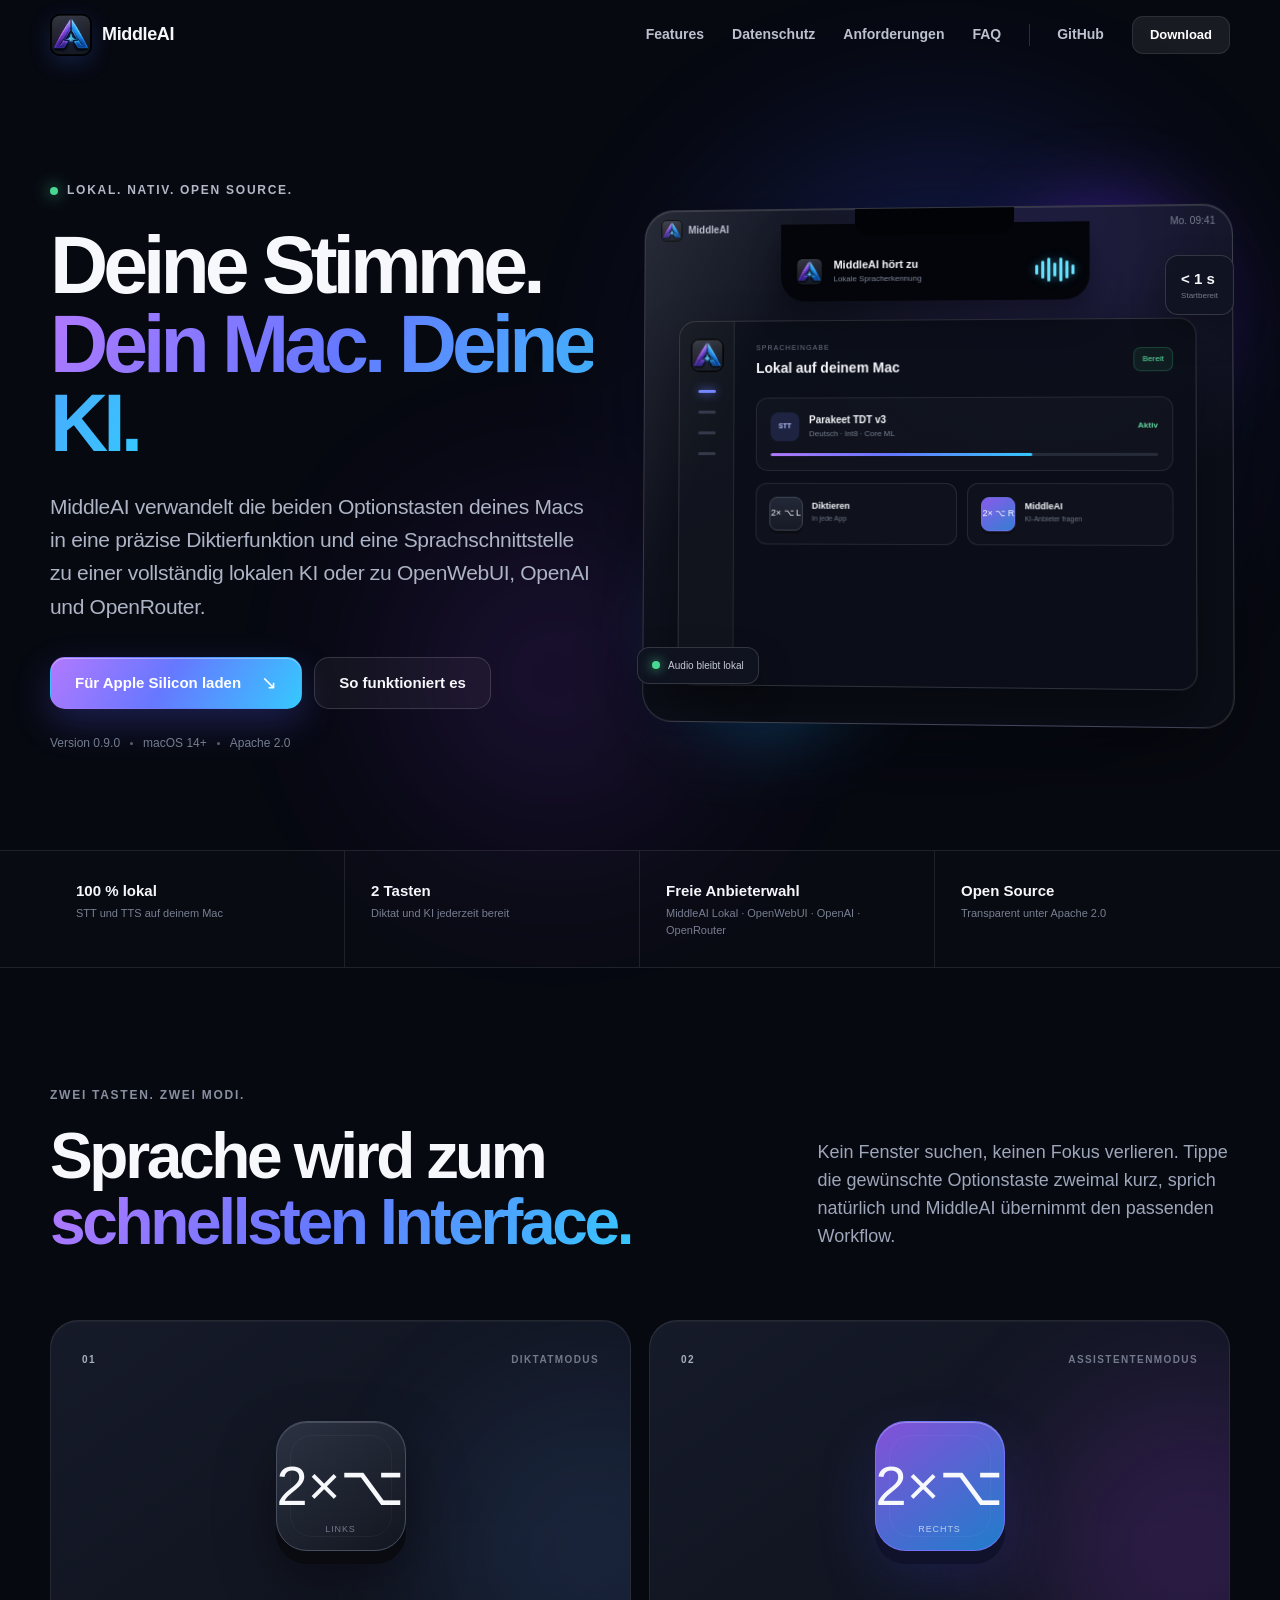
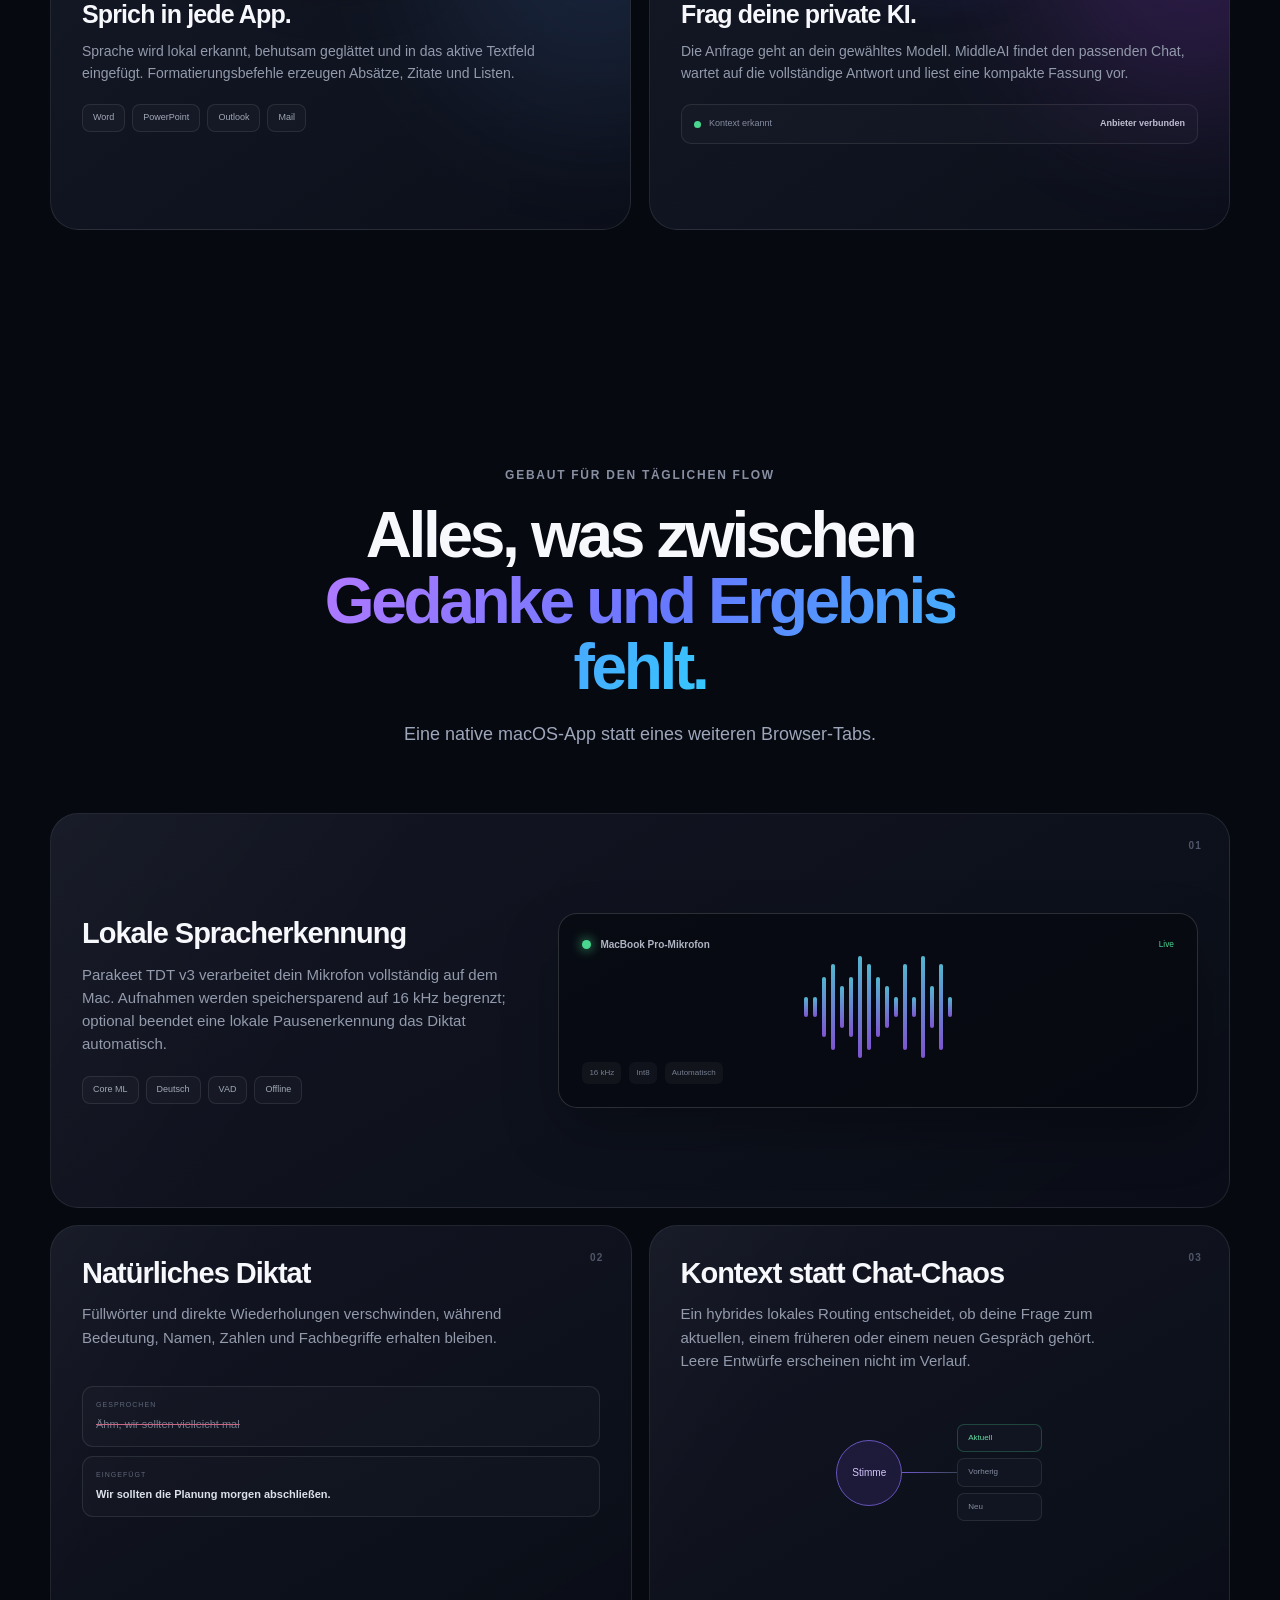
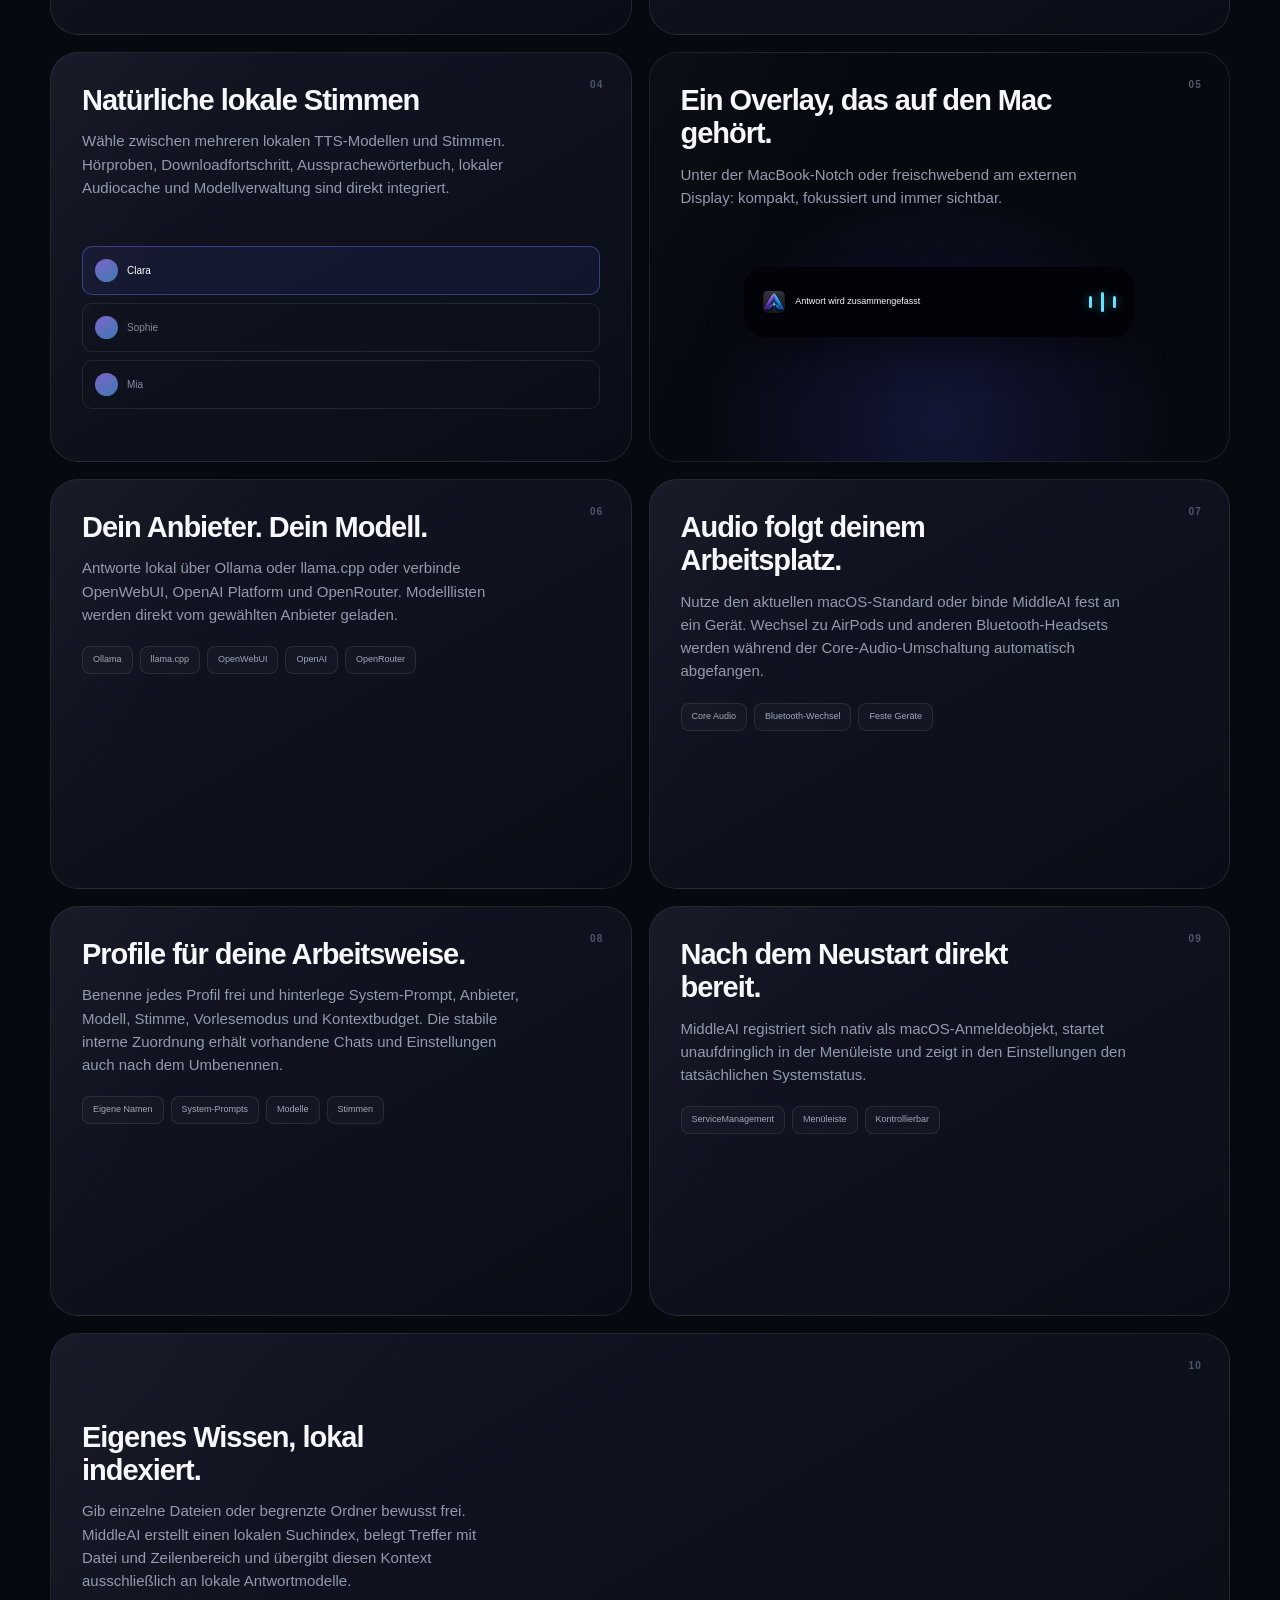
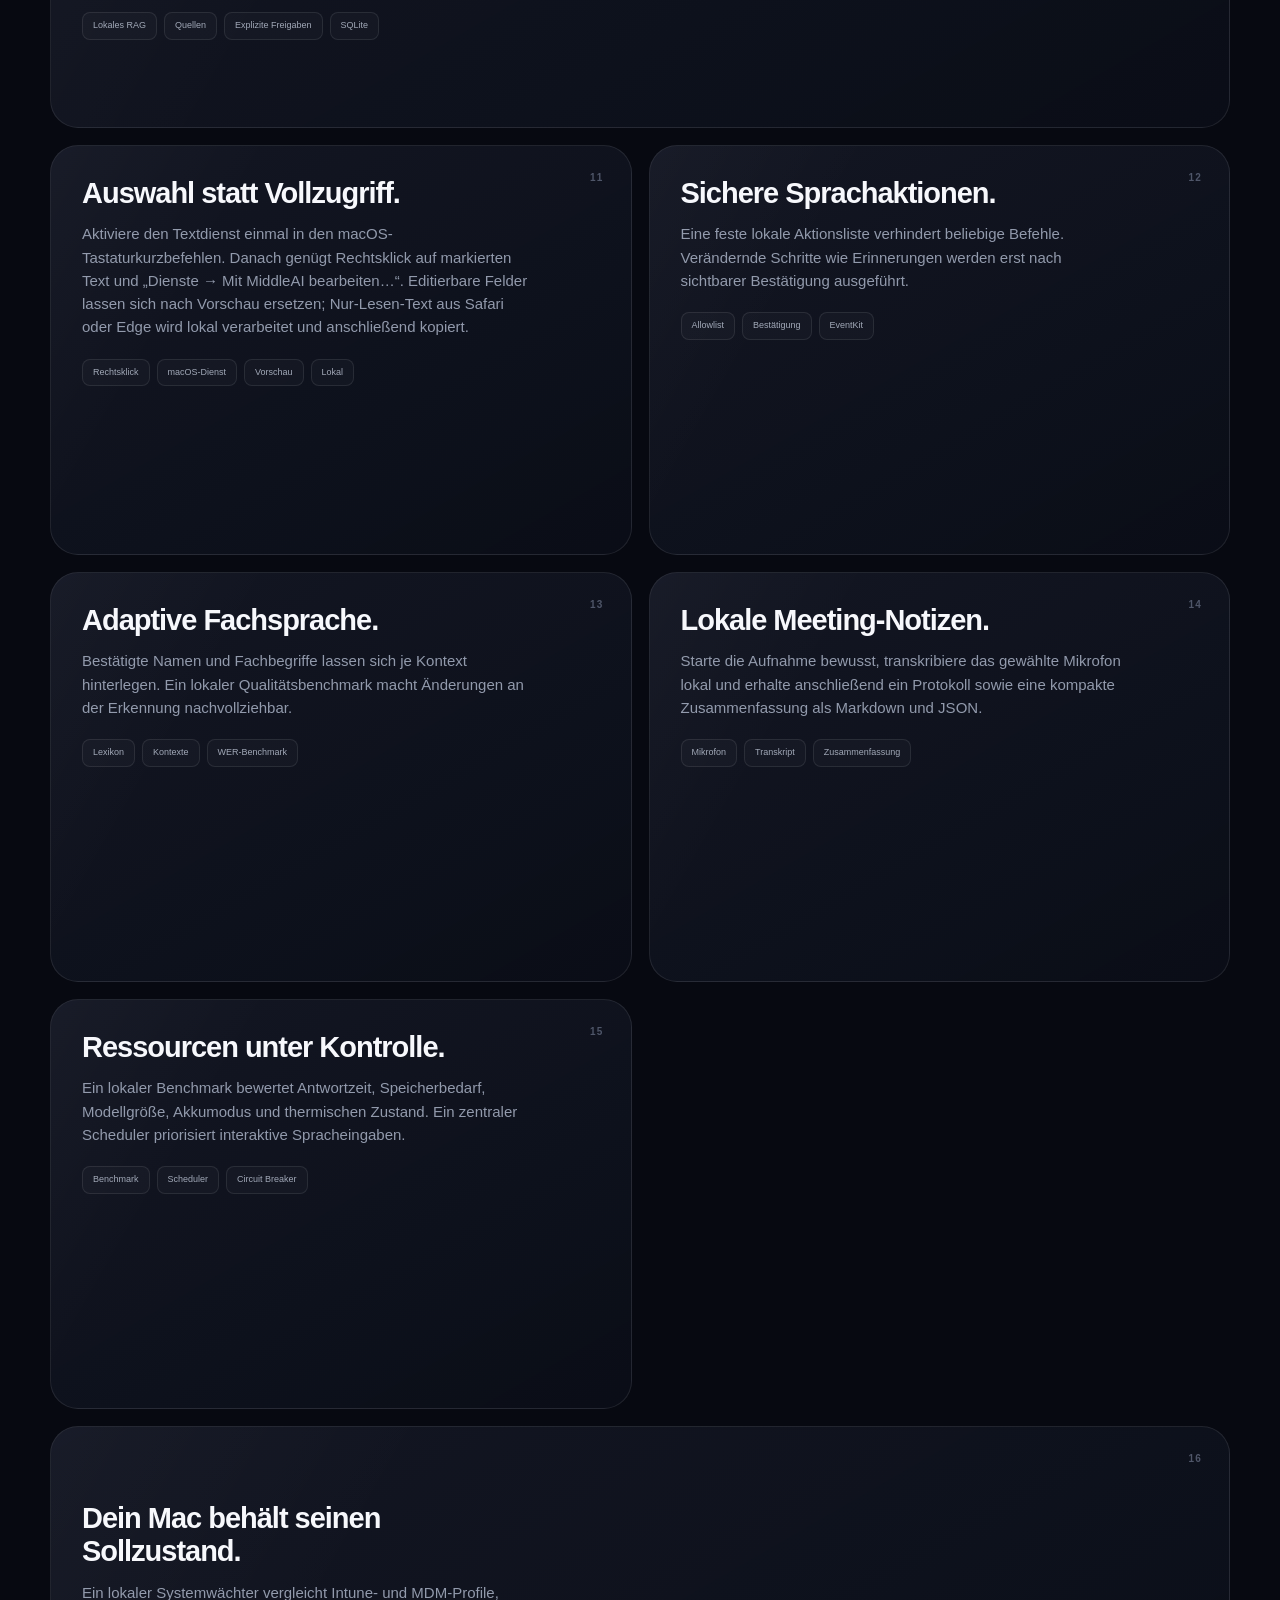
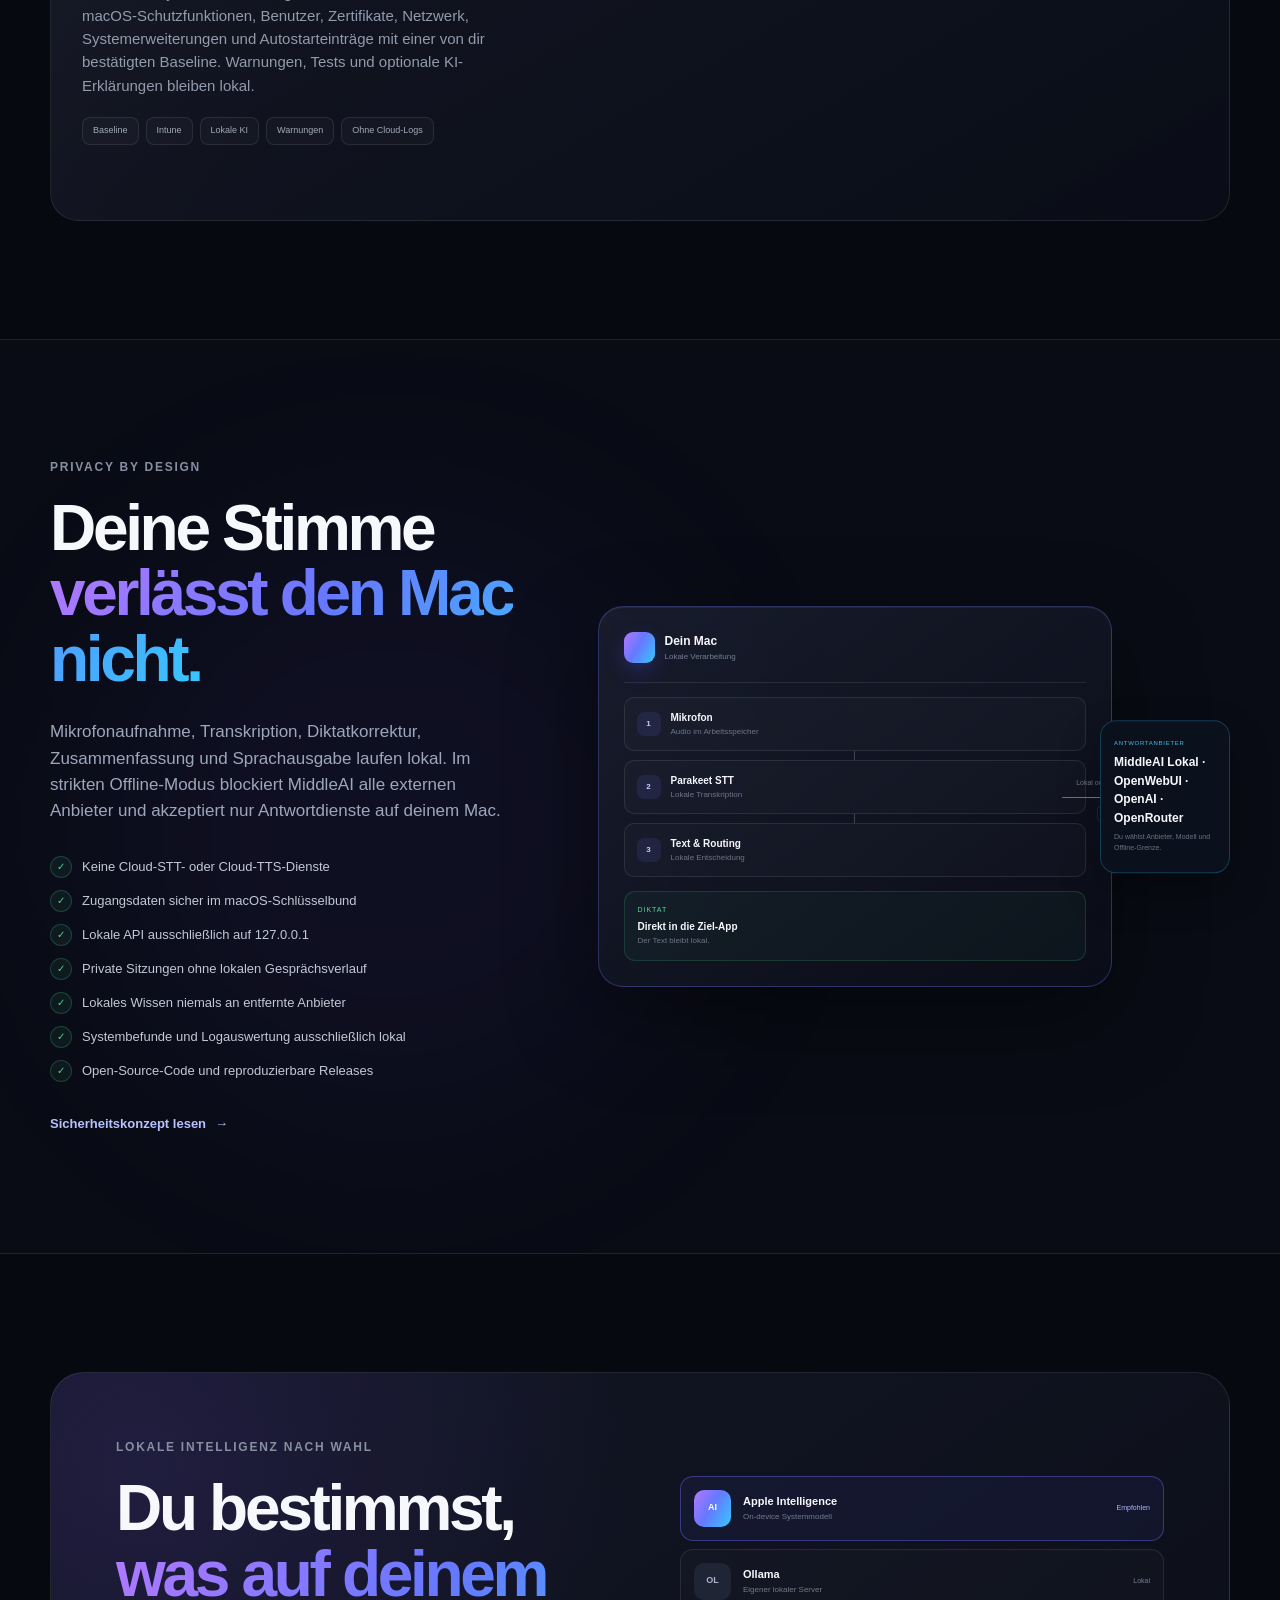
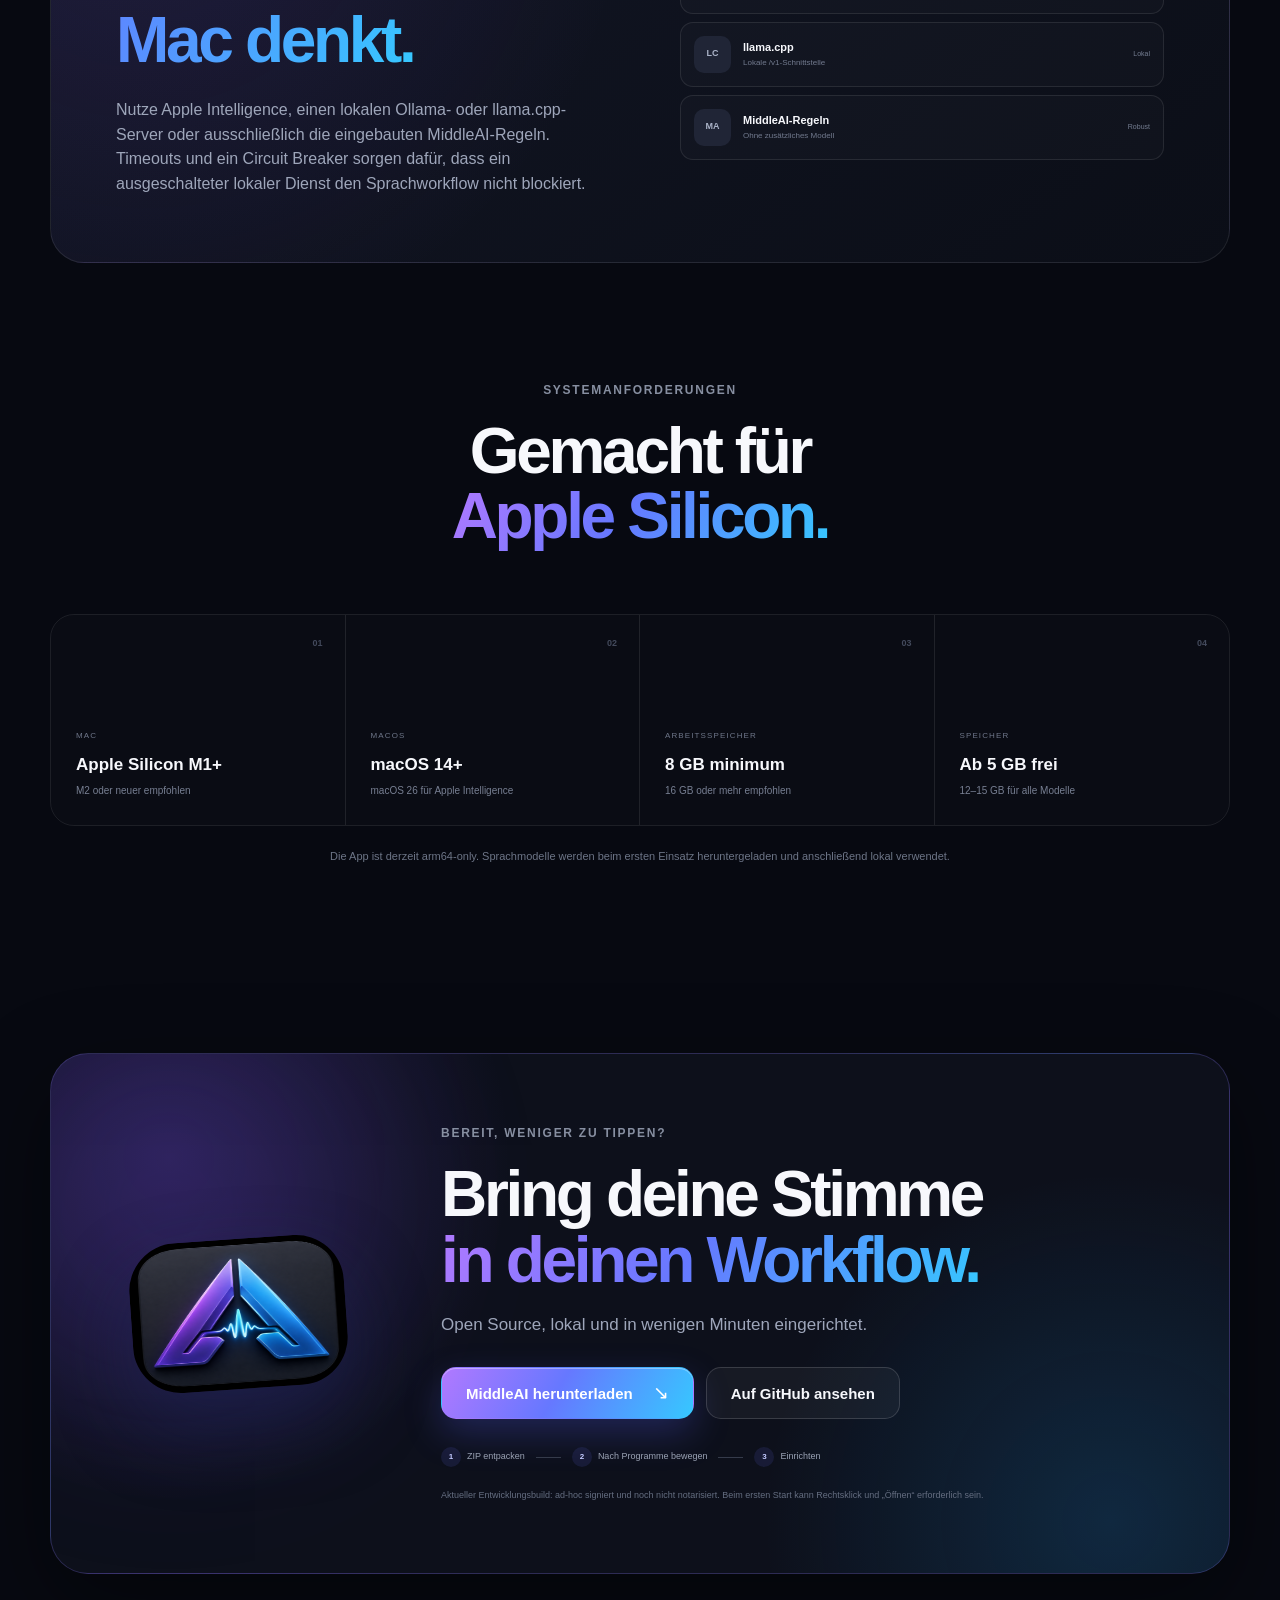
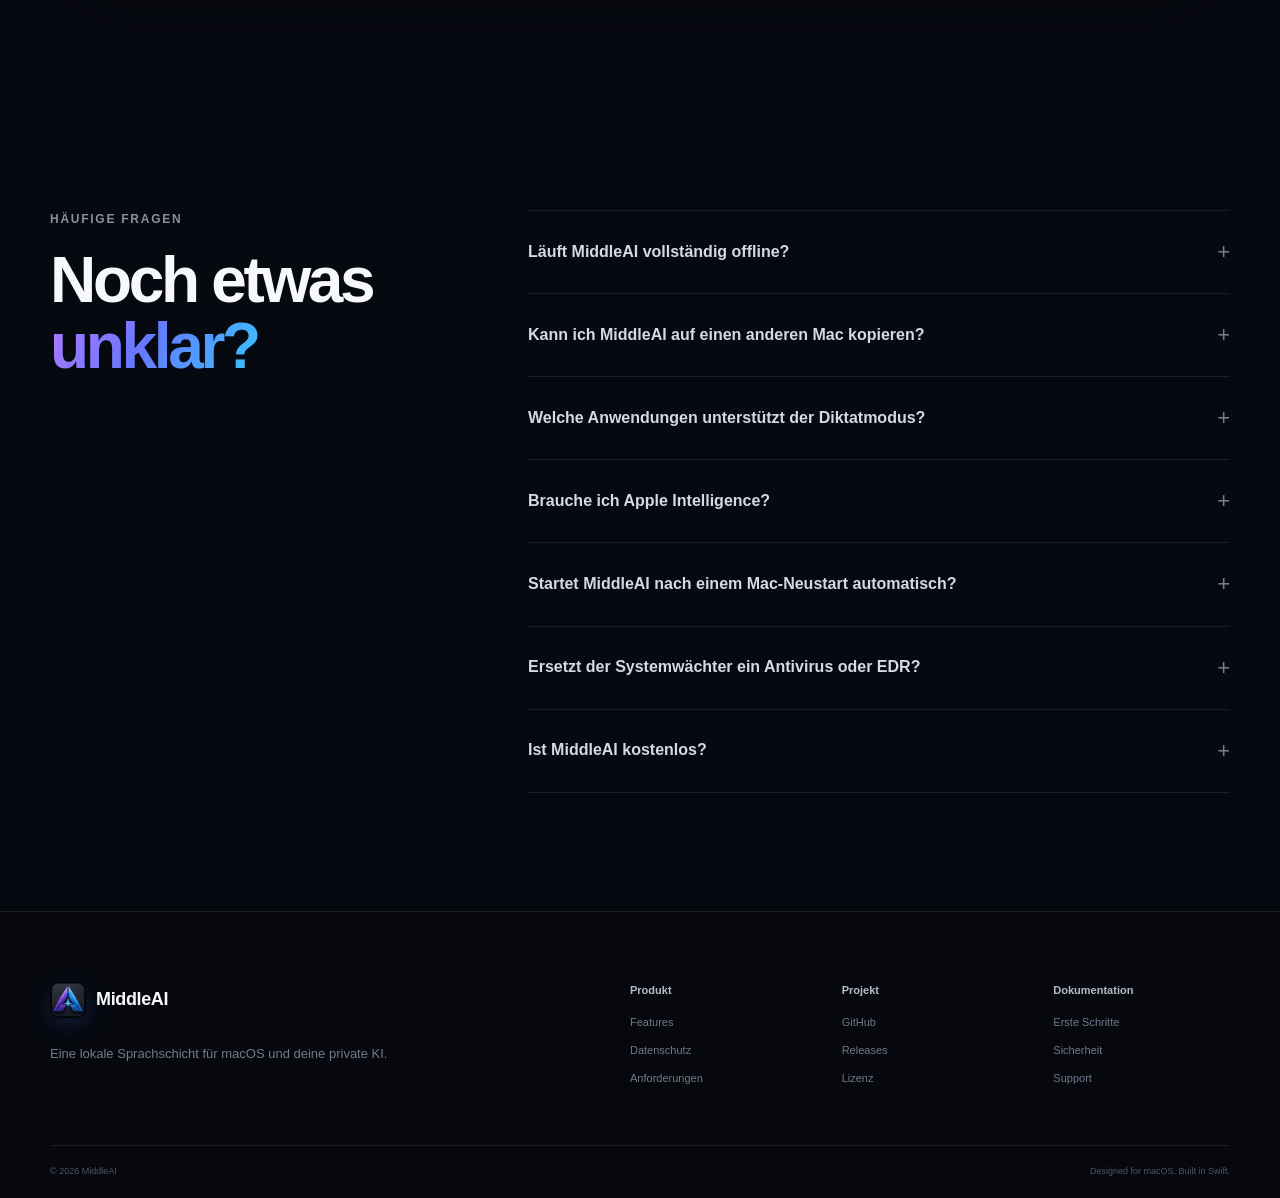
==== commit a9ee4ab7: "Add local system integrity monitor" ====
--- a/docs/index.html
+++ b/docs/index.html
@@ -74,7 +74,7 @@
             <a class="button button-secondary" href="#how-it-works">So funktioniert es</a>
           </div>
           <div class="hero-meta">
-            <span class="version-label">Version 0.8.3</span>
+            <span class="version-label">Version 0.9.0</span>
             <span>macOS 14+</span>
             <span>Apache 2.0</span>
           </div>
@@ -295,6 +295,15 @@
             <p>Ein lokaler Benchmark bewertet Antwortzeit, Speicherbedarf, Modellgröße, Akkumodus und thermischen Zustand. Ein zentraler Scheduler priorisiert interaktive Spracheingaben.</p>
             <div class="feature-tags"><span>Benchmark</span><span>Scheduler</span><span>Circuit Breaker</span></div>
           </article>
+
+          <article class="feature-card feature-wide reveal reveal-delay">
+            <div class="feature-number">16</div>
+            <div class="feature-copy">
+              <h3>Dein Mac behält seinen Sollzustand.</h3>
+              <p>Ein lokaler Systemwächter vergleicht Intune- und MDM-Profile, macOS-Schutzfunktionen, Benutzer, Zertifikate, Netzwerk, Systemerweiterungen und Autostarteinträge mit einer von dir bestätigten Baseline. Warnungen, Tests und optionale KI-Erklärungen bleiben lokal.</p>
+              <div class="feature-tags"><span>Baseline</span><span>Intune</span><span>Lokale KI</span><span>Warnungen</span><span>Ohne Cloud-Logs</span></div>
+            </div>
+          </article>
         </div>
       </section>
 
@@ -314,6 +323,7 @@
               <li><span>✓</span>Lokale API ausschließlich auf 127.0.0.1</li>
               <li><span>✓</span>Private Sitzungen ohne lokalen Gesprächsverlauf</li>
               <li><span>✓</span>Lokales Wissen niemals an entfernte Anbieter</li>
+              <li><span>✓</span>Systembefunde und Logauswertung ausschließlich lokal</li>
               <li><span>✓</span>Open-Source-Code und reproduzierbare Releases</li>
             </ul>
             <a class="text-link" href="https://github.com/sschluet/middleai/blob/main/SECURITY.md">Sicherheitskonzept lesen <span>→</span></a>
@@ -413,6 +423,10 @@
             <p>Ja. MiddleAI registriert sich standardmäßig als macOS-Anmeldeobjekt und startet nach der Anmeldung nur in der Menüleiste. Unter Allgemein kannst du den Autostart ausschalten, den echten Systemstatus prüfen oder die Anmeldeobjekte öffnen.</p>
           </details>
           <details>
+            <summary>Ersetzt der Systemwächter ein Antivirus oder EDR?<span>+</span></summary>
+            <p>Nein. Er erkennt lokale Zustandsänderungen und ausgewählte Warnsignale ohne Cloud-Analyse. Weil der aktuelle Build keine Developer-ID-pflichtige Endpoint-Security-Systemerweiterung installiert, sieht er nicht jeden Prozess- oder Dateizugriff in Echtzeit. Er ergänzt vorhandene Schutzsoftware, ersetzt sie aber nicht.</p>
+          </details>
+          <details>
             <summary>Ist MiddleAI kostenlos?<span>+</span></summary>
             <p>MiddleAI ist unter der Apache-2.0-Lizenz als Open Source verfügbar. Beachte die separaten Lizenzen optionaler Sprachmodelle sowie mögliche API- oder Infrastrukturkosten deines Antwortanbieters.</p>
           </details>
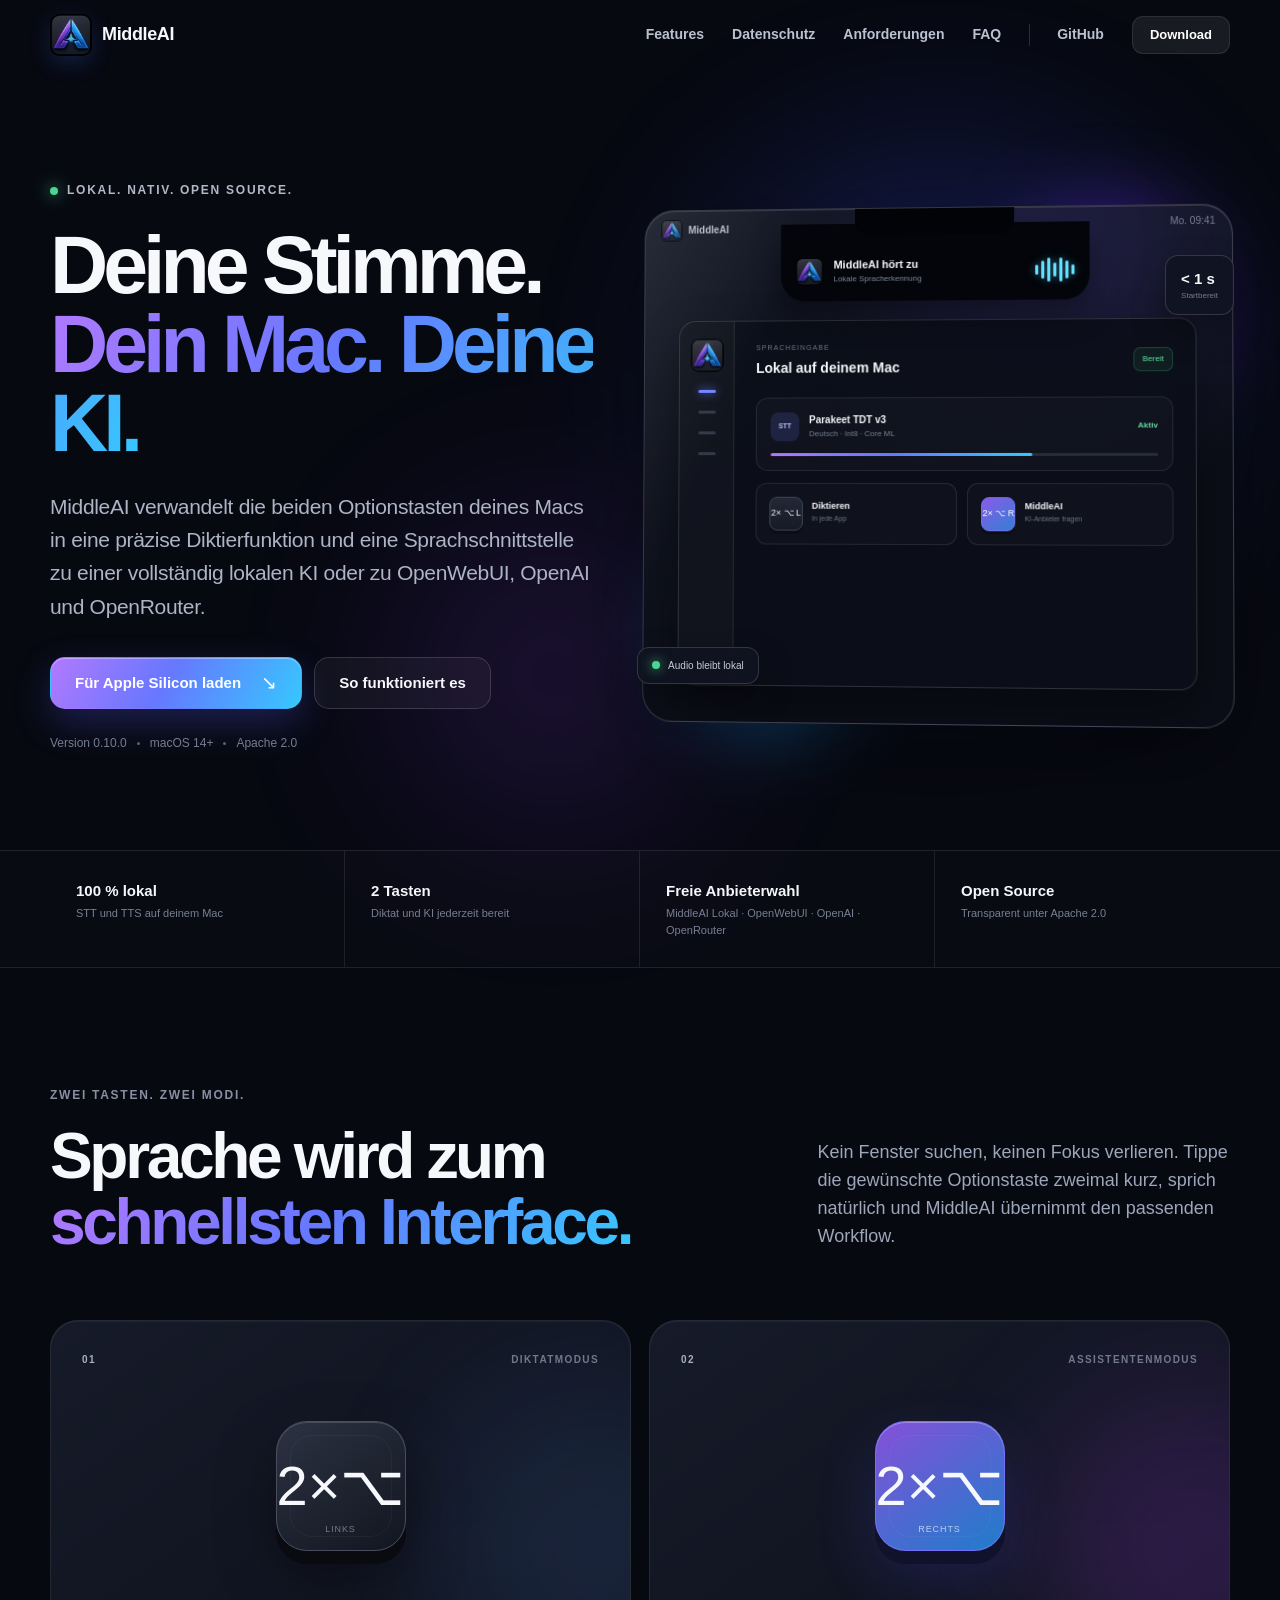
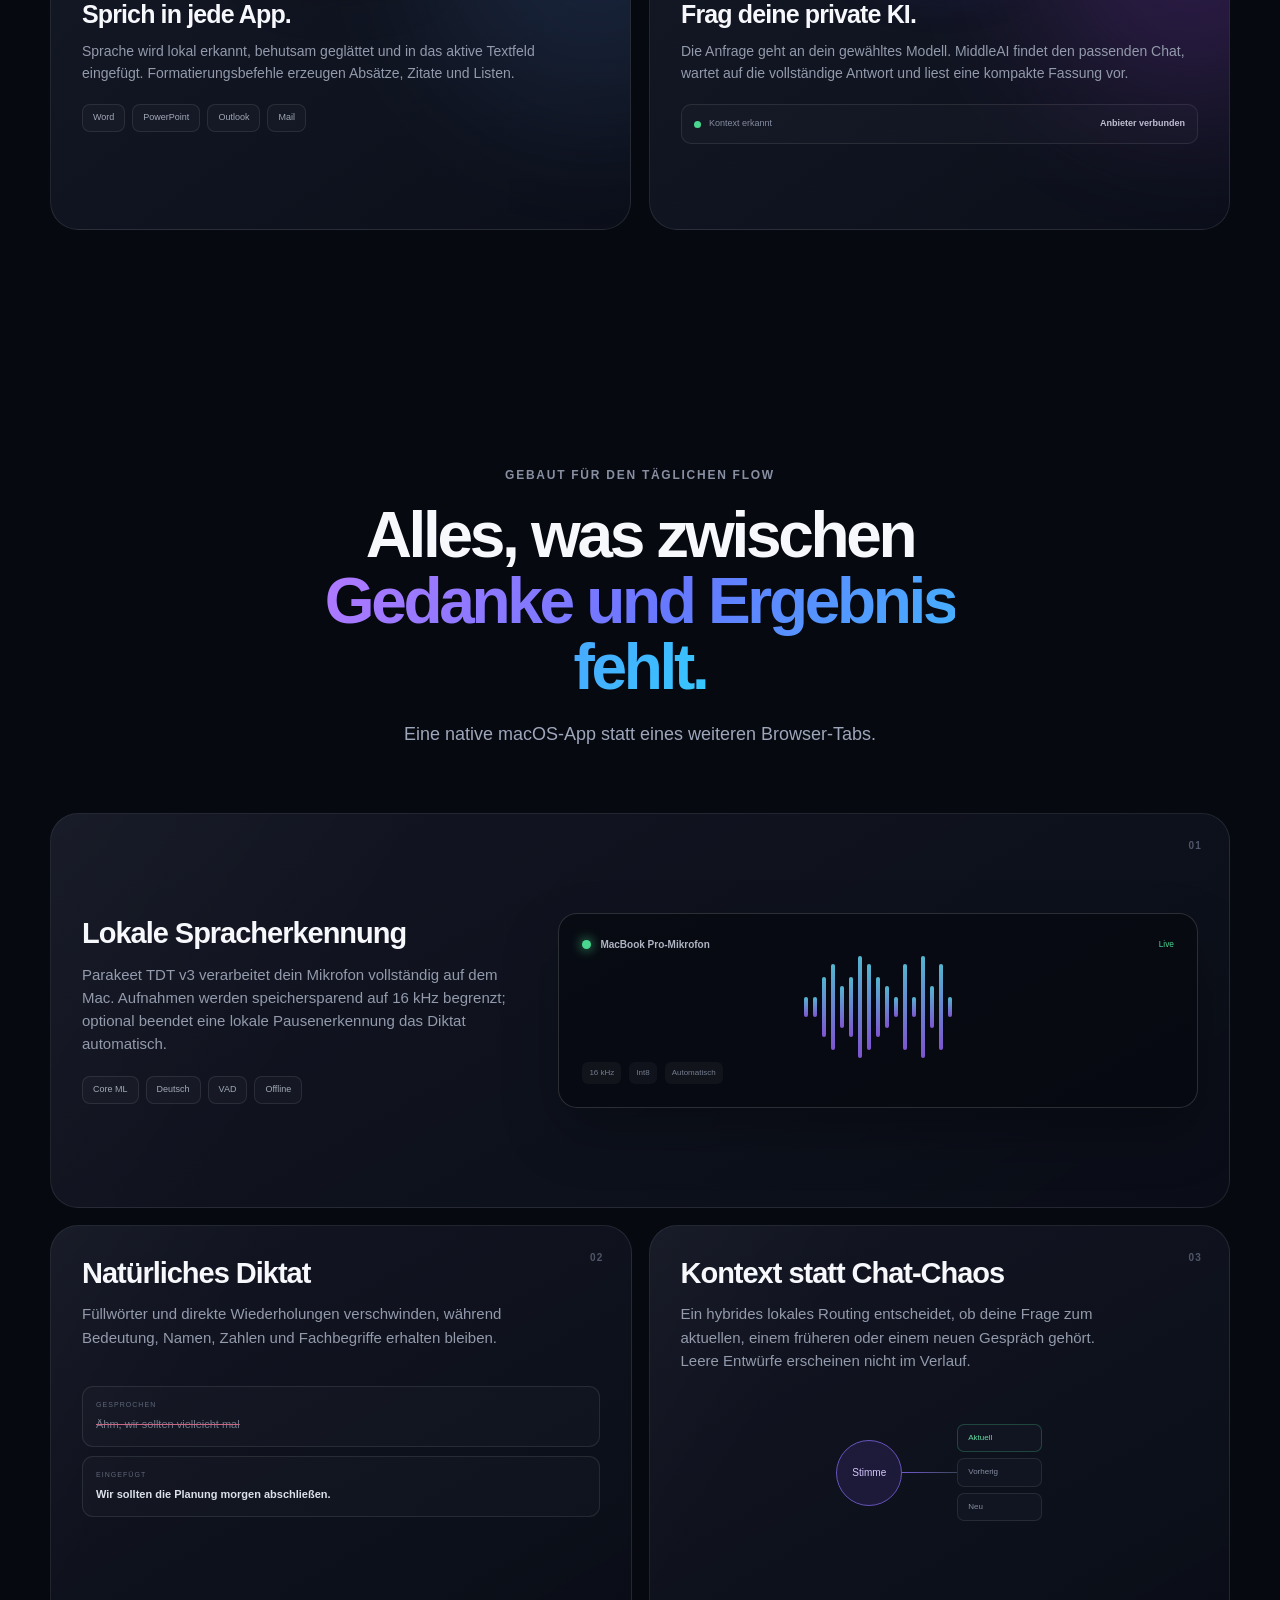
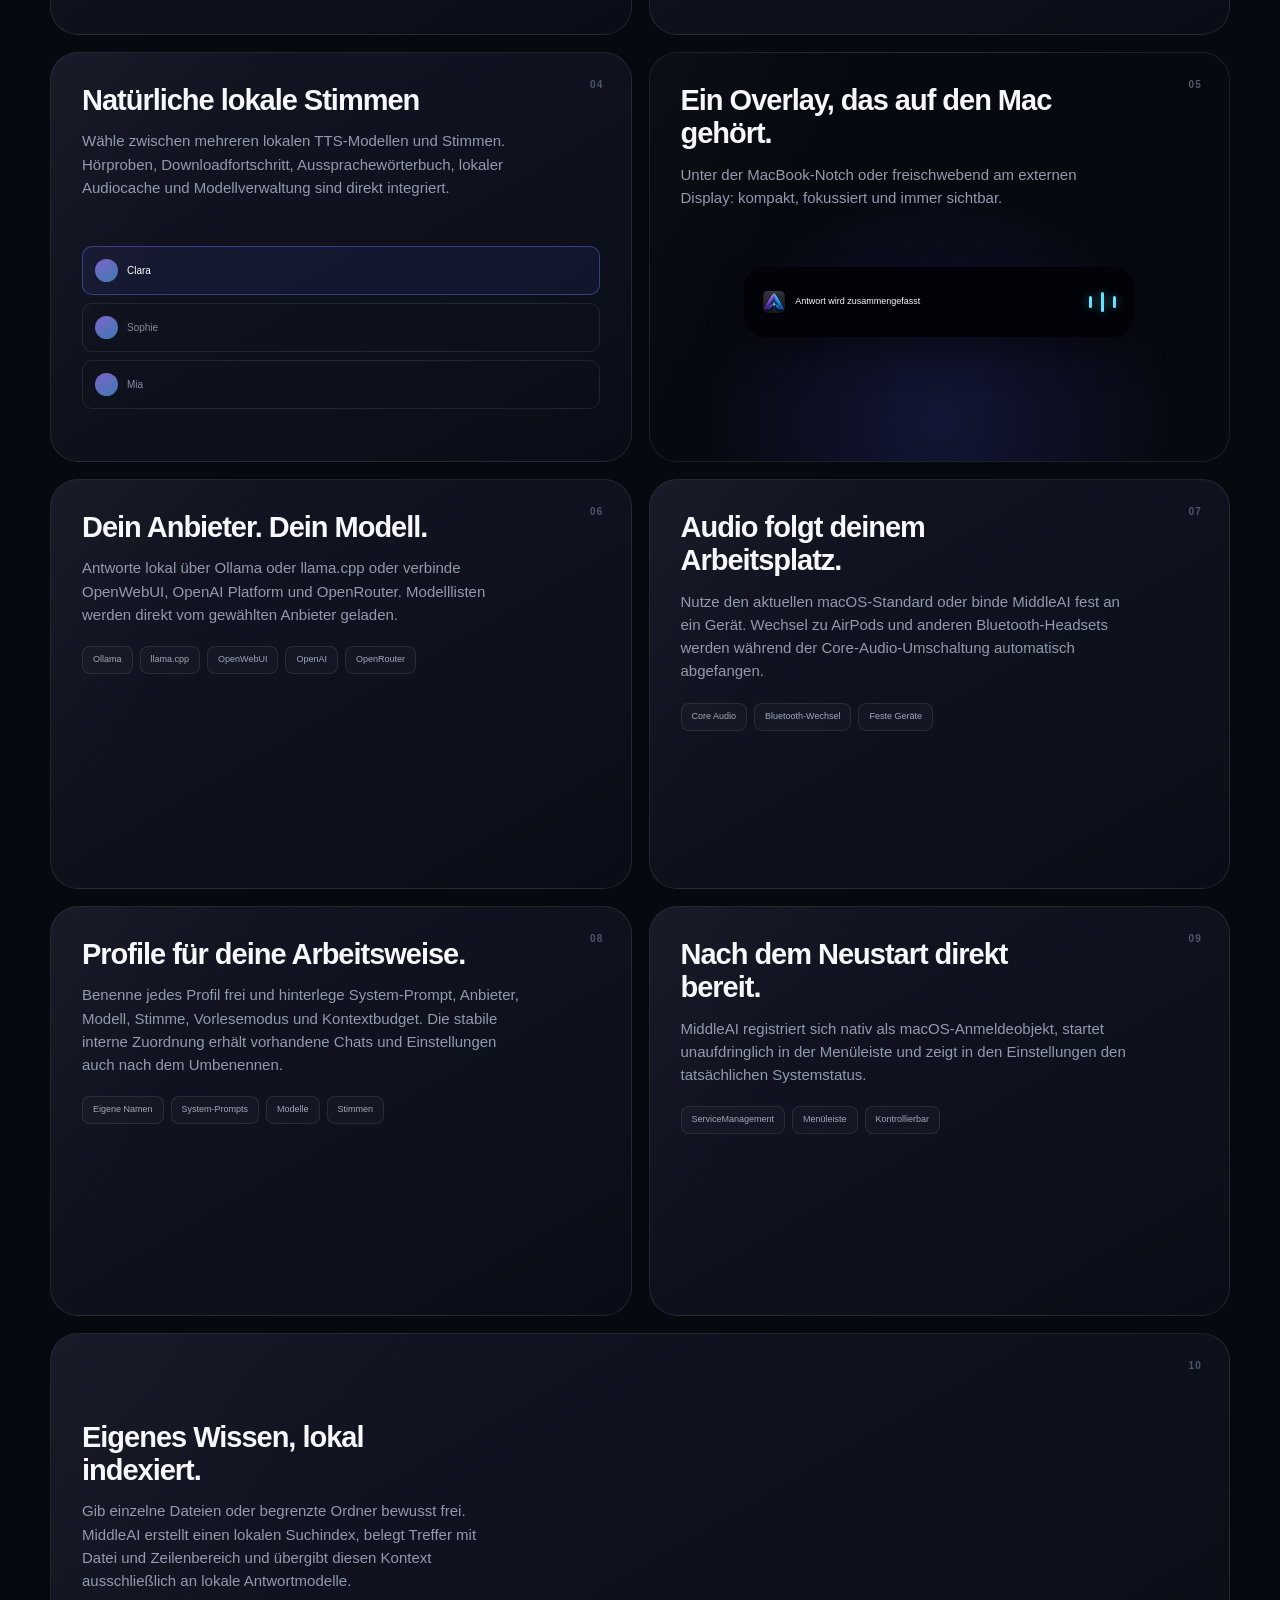
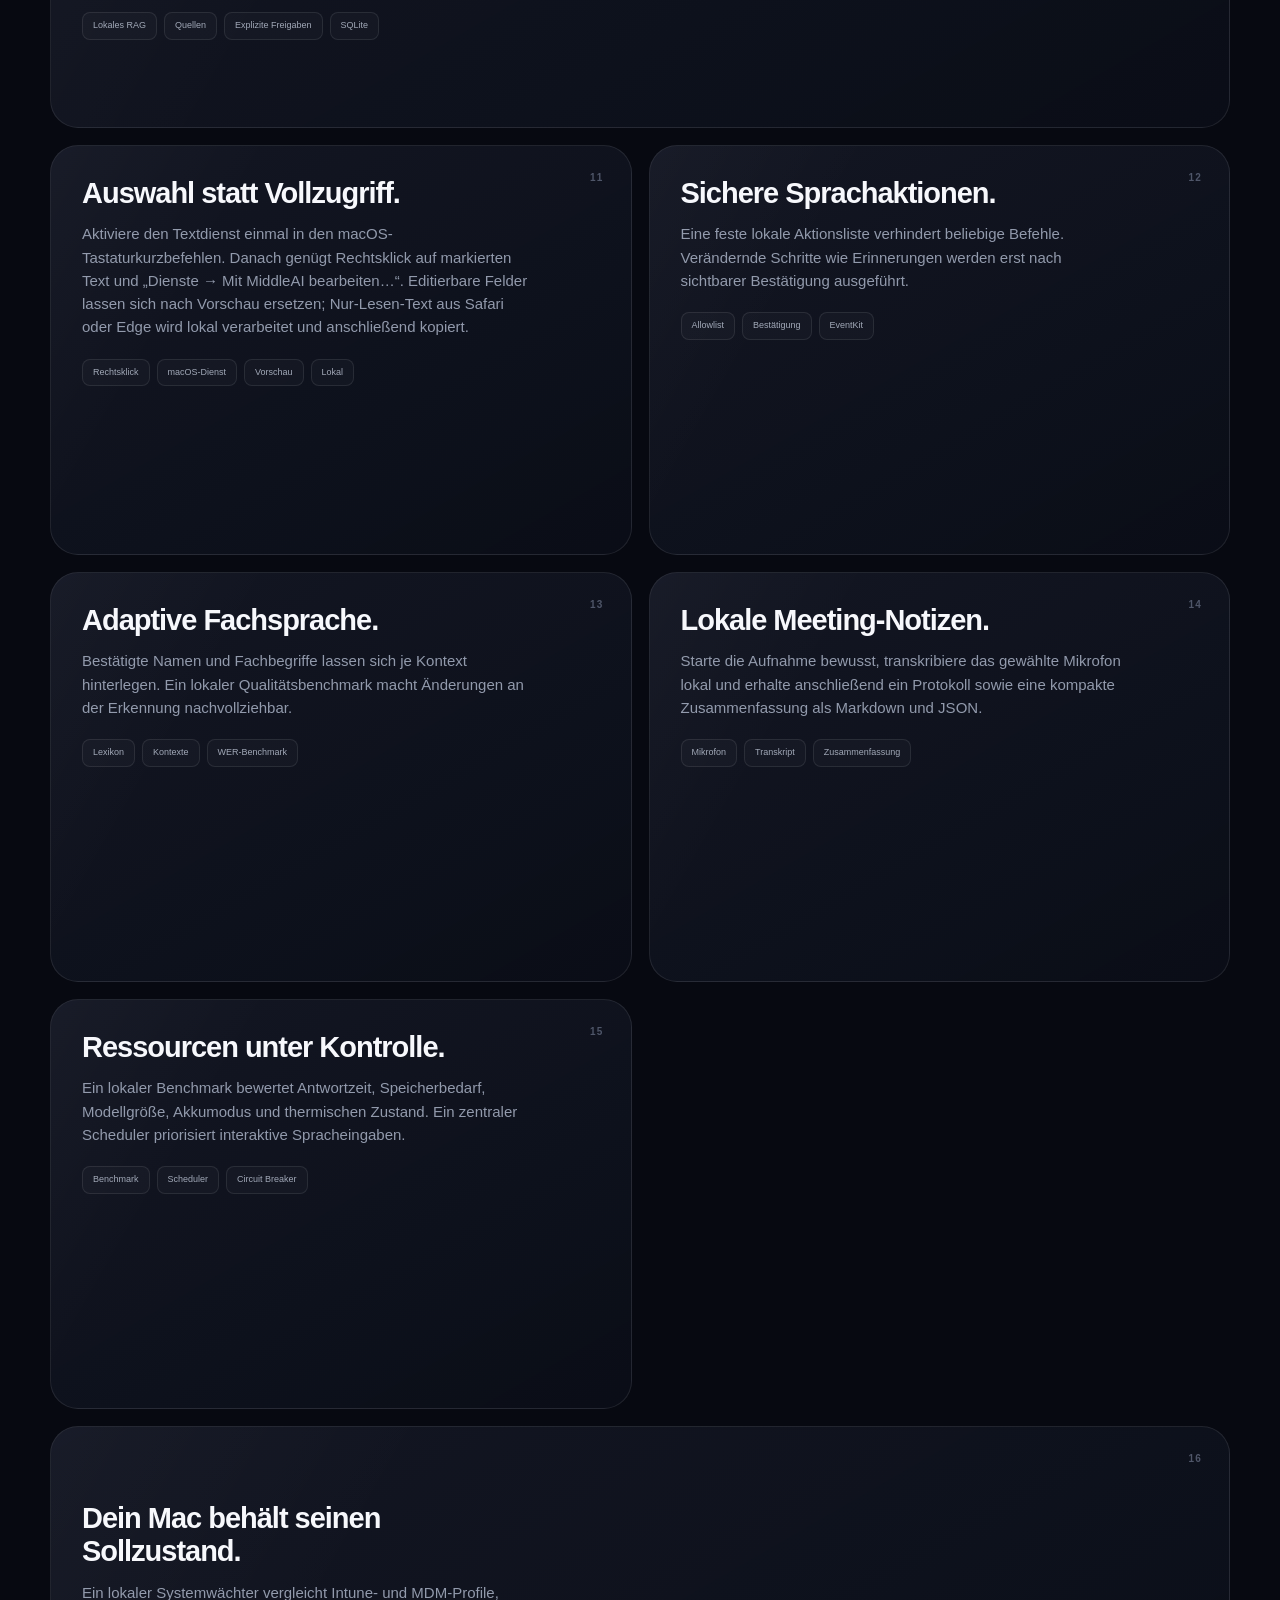
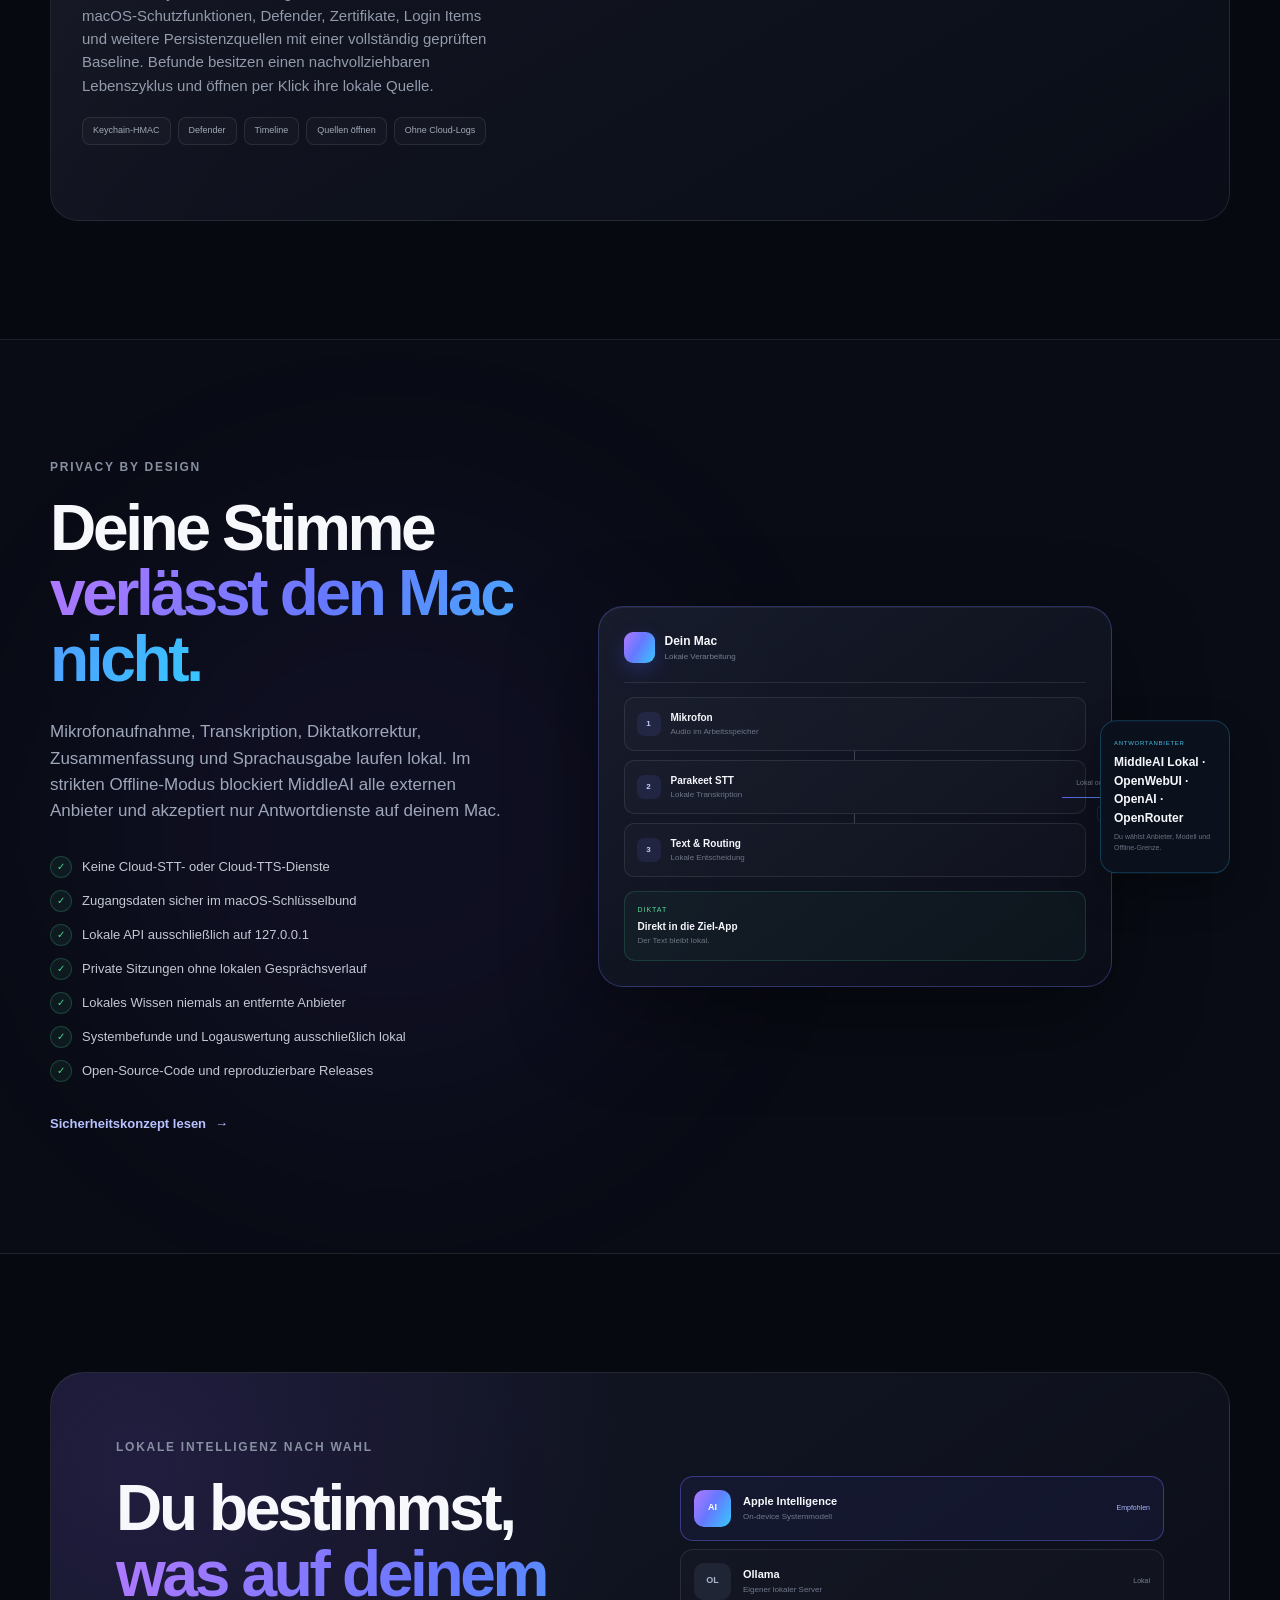
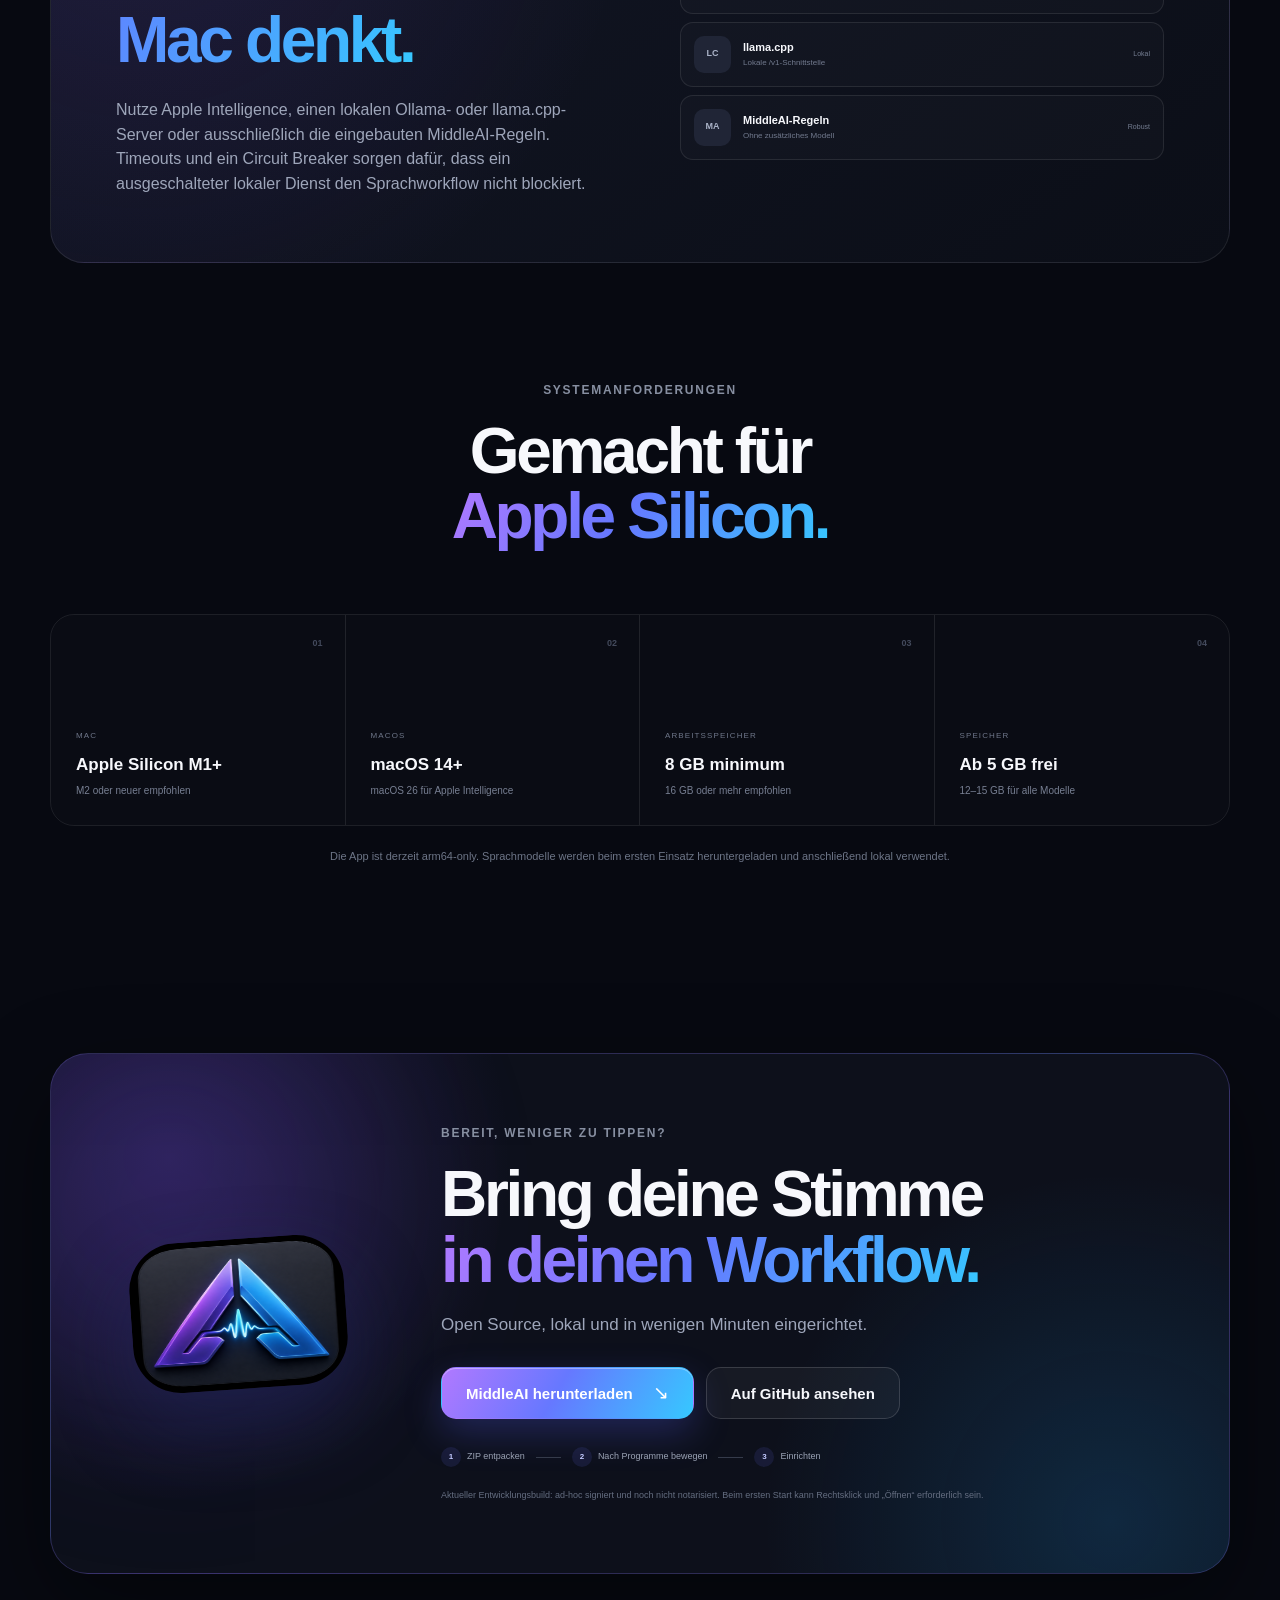
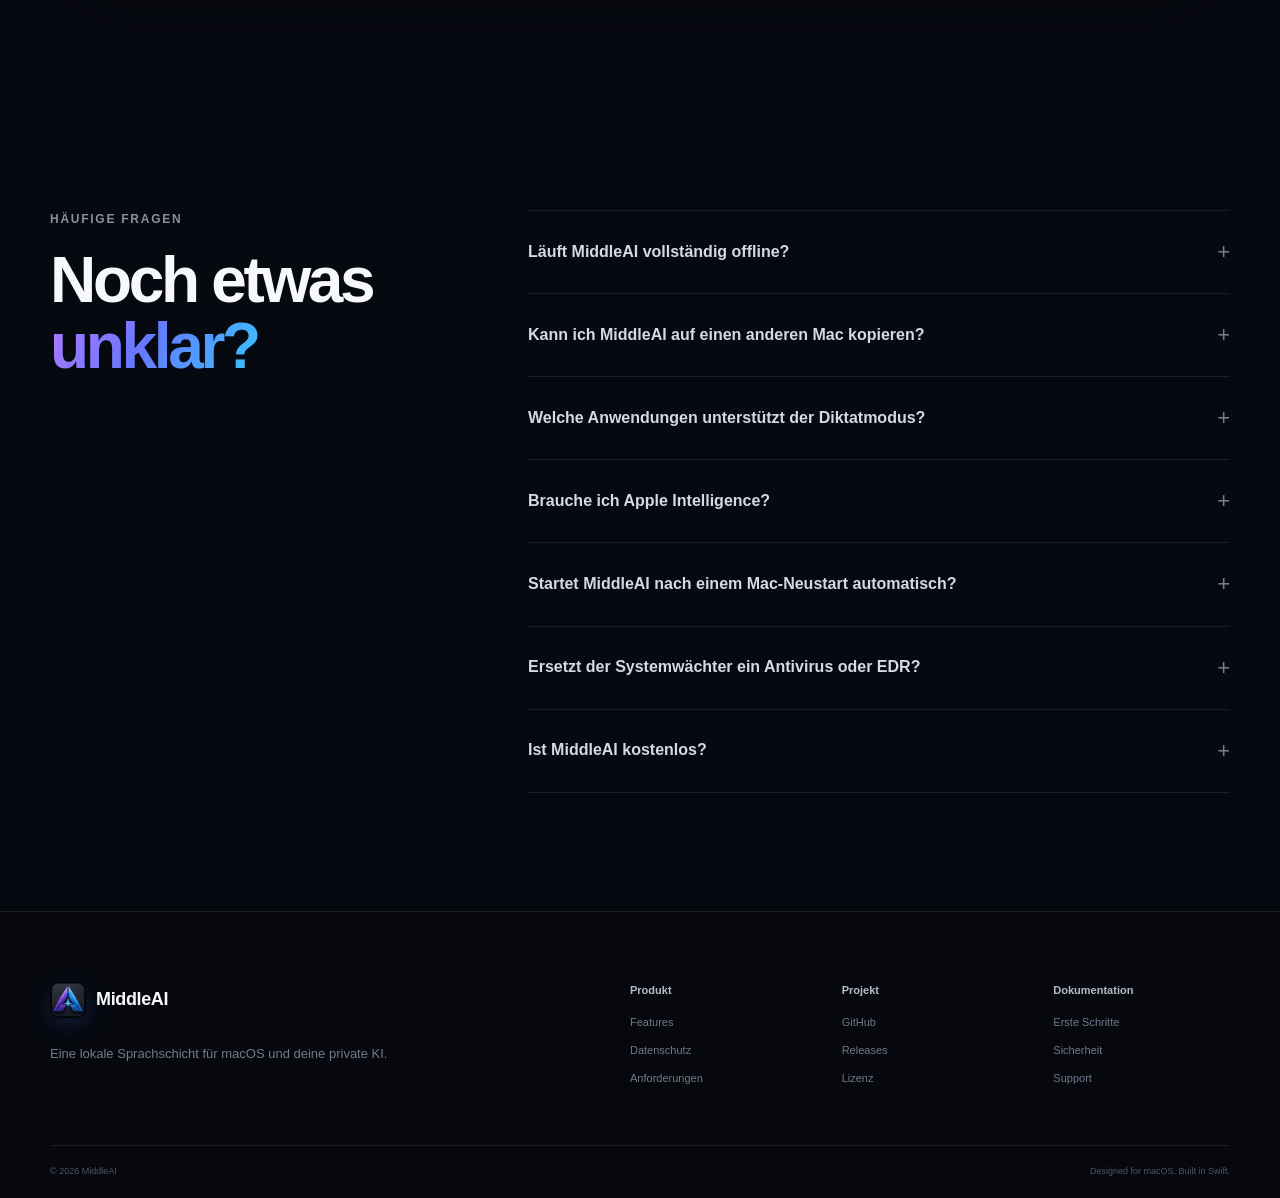
==== commit 09465941: "Harden local system integrity monitoring" ====
--- a/docs/index.html
+++ b/docs/index.html
@@ -74,7 +74,7 @@
             <a class="button button-secondary" href="#how-it-works">So funktioniert es</a>
           </div>
           <div class="hero-meta">
-            <span class="version-label">Version 0.9.0</span>
+            <span class="version-label">Version 0.10.0</span>
             <span>macOS 14+</span>
             <span>Apache 2.0</span>
           </div>
@@ -300,8 +300,8 @@
             <div class="feature-number">16</div>
             <div class="feature-copy">
               <h3>Dein Mac behält seinen Sollzustand.</h3>
-              <p>Ein lokaler Systemwächter vergleicht Intune- und MDM-Profile, macOS-Schutzfunktionen, Benutzer, Zertifikate, Netzwerk, Systemerweiterungen und Autostarteinträge mit einer von dir bestätigten Baseline. Warnungen, Tests und optionale KI-Erklärungen bleiben lokal.</p>
-              <div class="feature-tags"><span>Baseline</span><span>Intune</span><span>Lokale KI</span><span>Warnungen</span><span>Ohne Cloud-Logs</span></div>
+              <p>Ein lokaler Systemwächter vergleicht Intune- und MDM-Profile, macOS-Schutzfunktionen, Defender, Zertifikate, Login Items und weitere Persistenzquellen mit einer vollständig geprüften Baseline. Befunde besitzen einen nachvollziehbaren Lebenszyklus und öffnen per Klick ihre lokale Quelle.</p>
+              <div class="feature-tags"><span>Keychain-HMAC</span><span>Defender</span><span>Timeline</span><span>Quellen öffnen</span><span>Ohne Cloud-Logs</span></div>
             </div>
           </article>
         </div>
@@ -424,7 +424,7 @@
           </details>
           <details>
             <summary>Ersetzt der Systemwächter ein Antivirus oder EDR?<span>+</span></summary>
-            <p>Nein. Er erkennt lokale Zustandsänderungen und ausgewählte Warnsignale ohne Cloud-Analyse. Weil der aktuelle Build keine Developer-ID-pflichtige Endpoint-Security-Systemerweiterung installiert, sieht er nicht jeden Prozess- oder Dateizugriff in Echtzeit. Er ergänzt vorhandene Schutzsoftware, ersetzt sie aber nicht.</p>
+            <p>Nein. Er erkennt lokale Zustandsänderungen und ausgewählte Warnsignale ohne Cloud-Analyse, prüft bei vorhandenem Microsoft Defender aber dessen lokalen Schutzstatus. Weil der aktuelle Build keine Developer-ID-pflichtige Endpoint-Security-Systemerweiterung installiert, sieht er nicht jeden Prozess- oder Dateizugriff in Echtzeit. Er ergänzt vorhandene Schutzsoftware, ersetzt sie aber nicht.</p>
           </details>
           <details>
             <summary>Ist MiddleAI kostenlos?<span>+</span></summary>
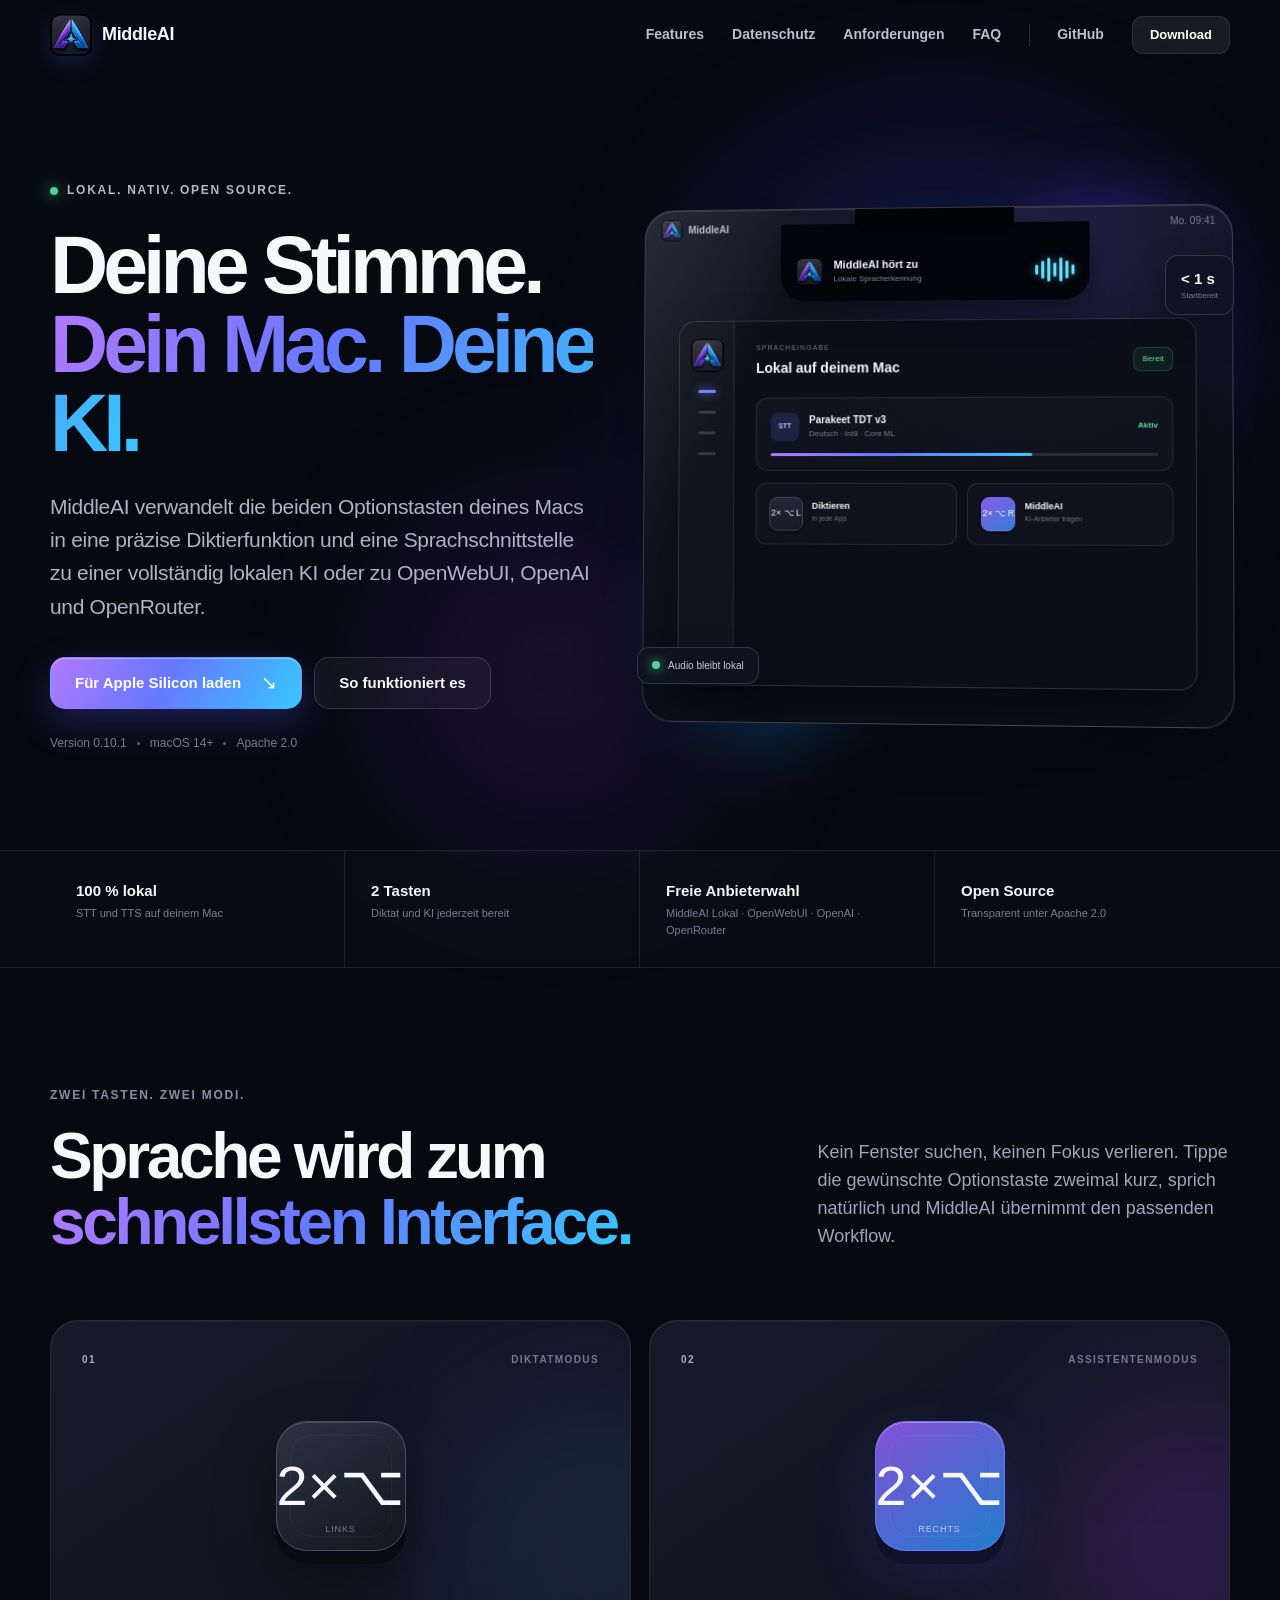
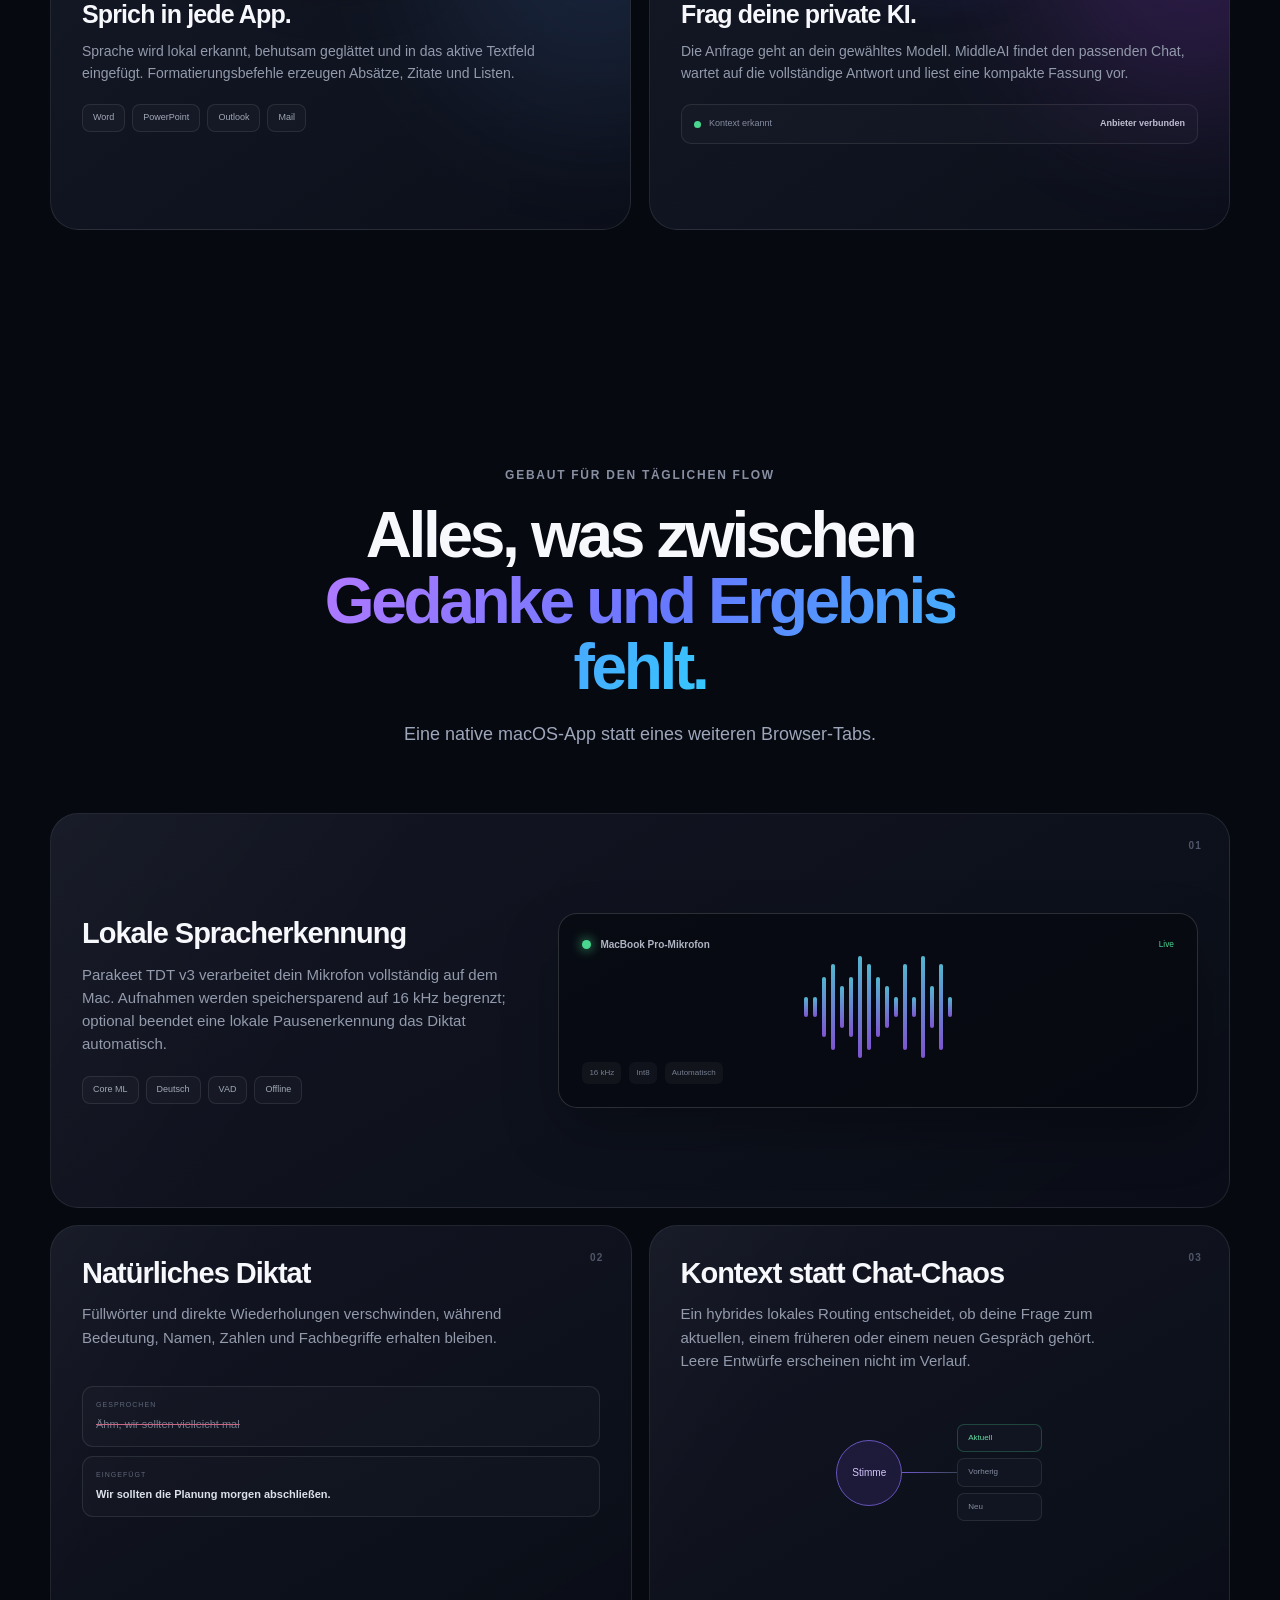
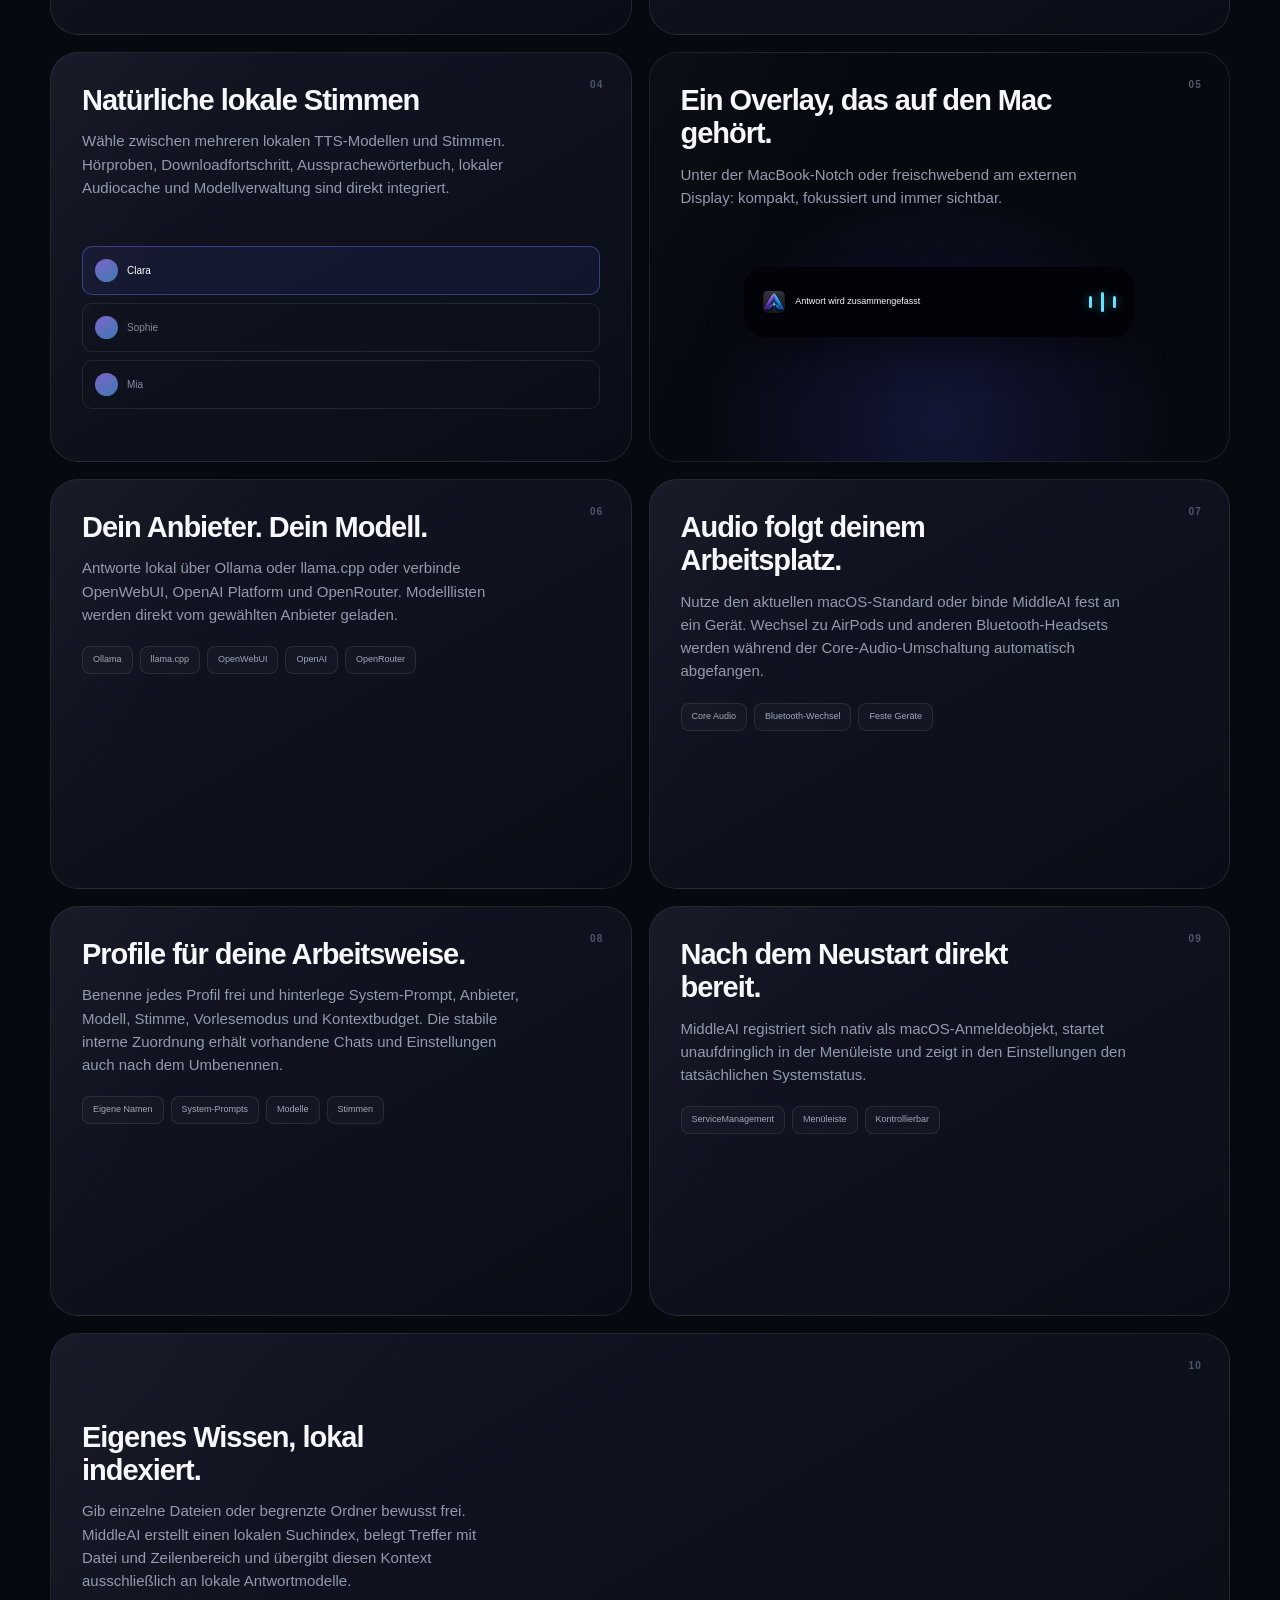
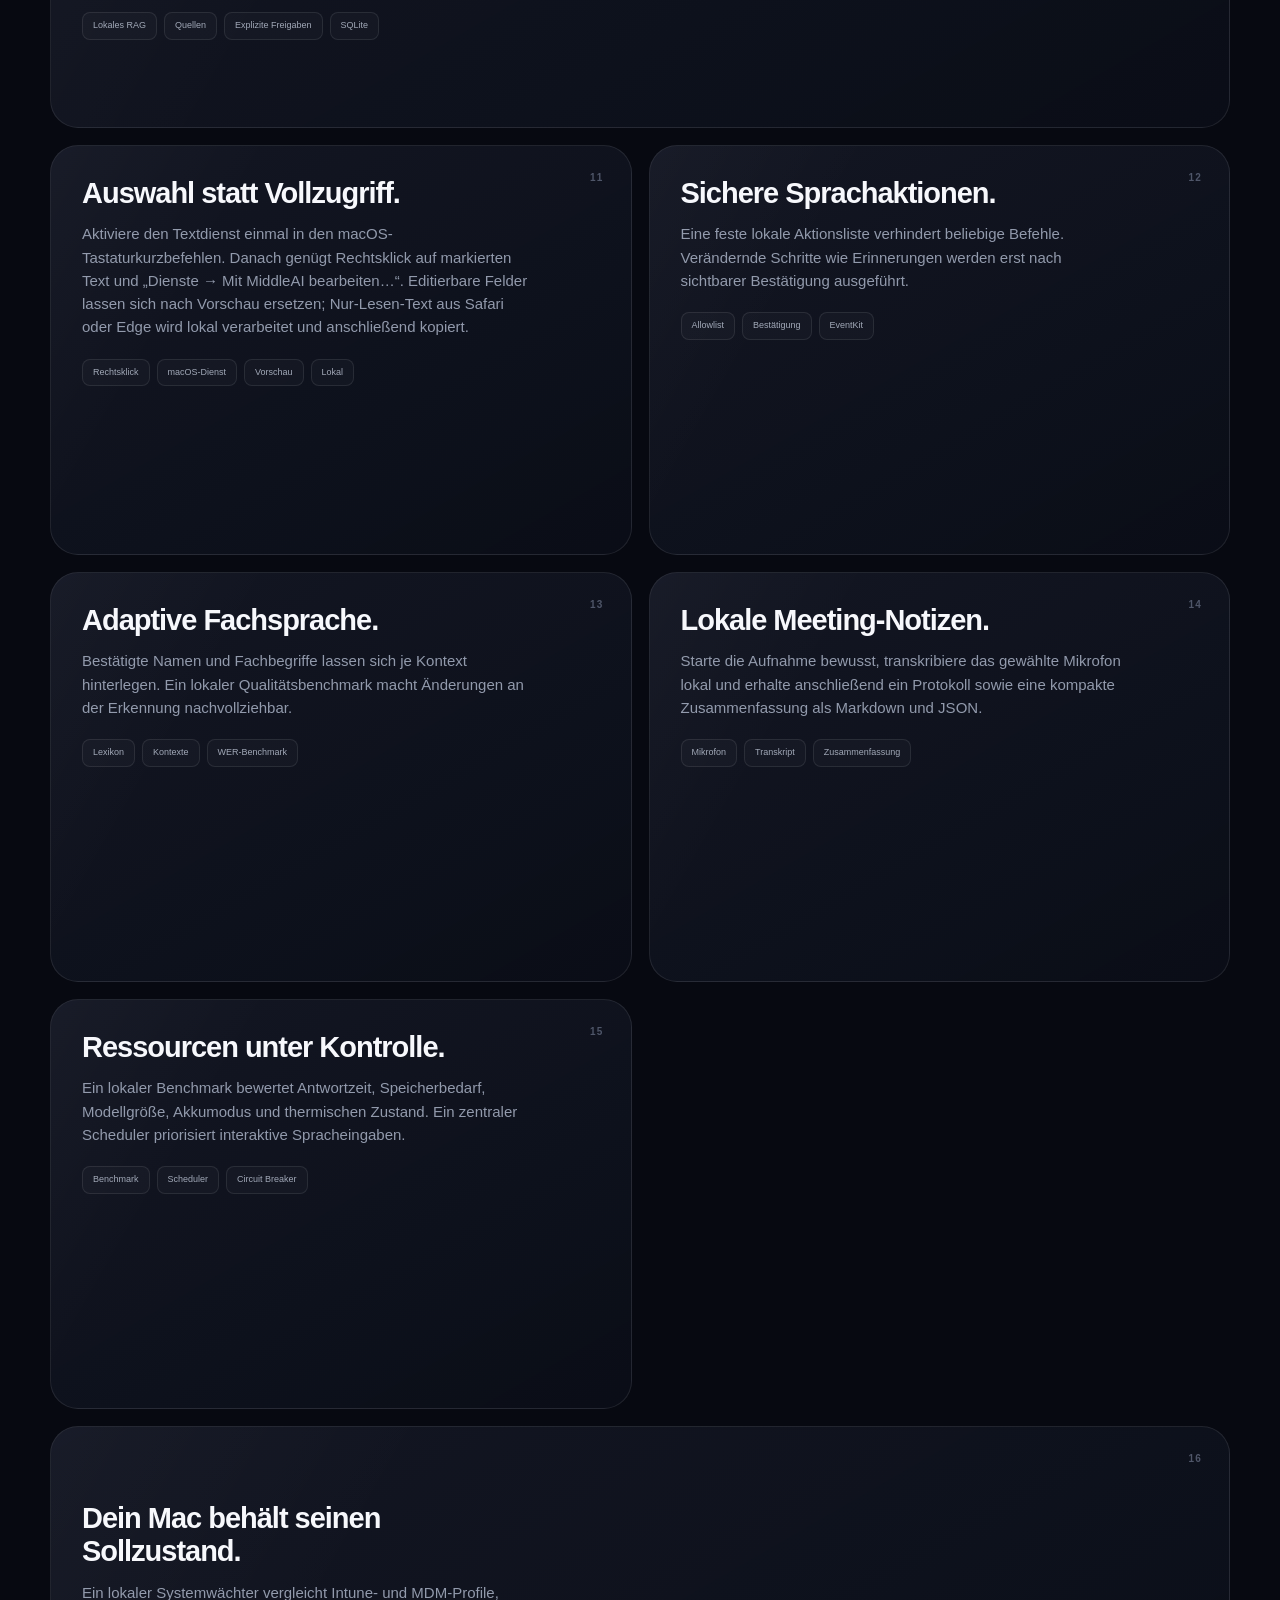
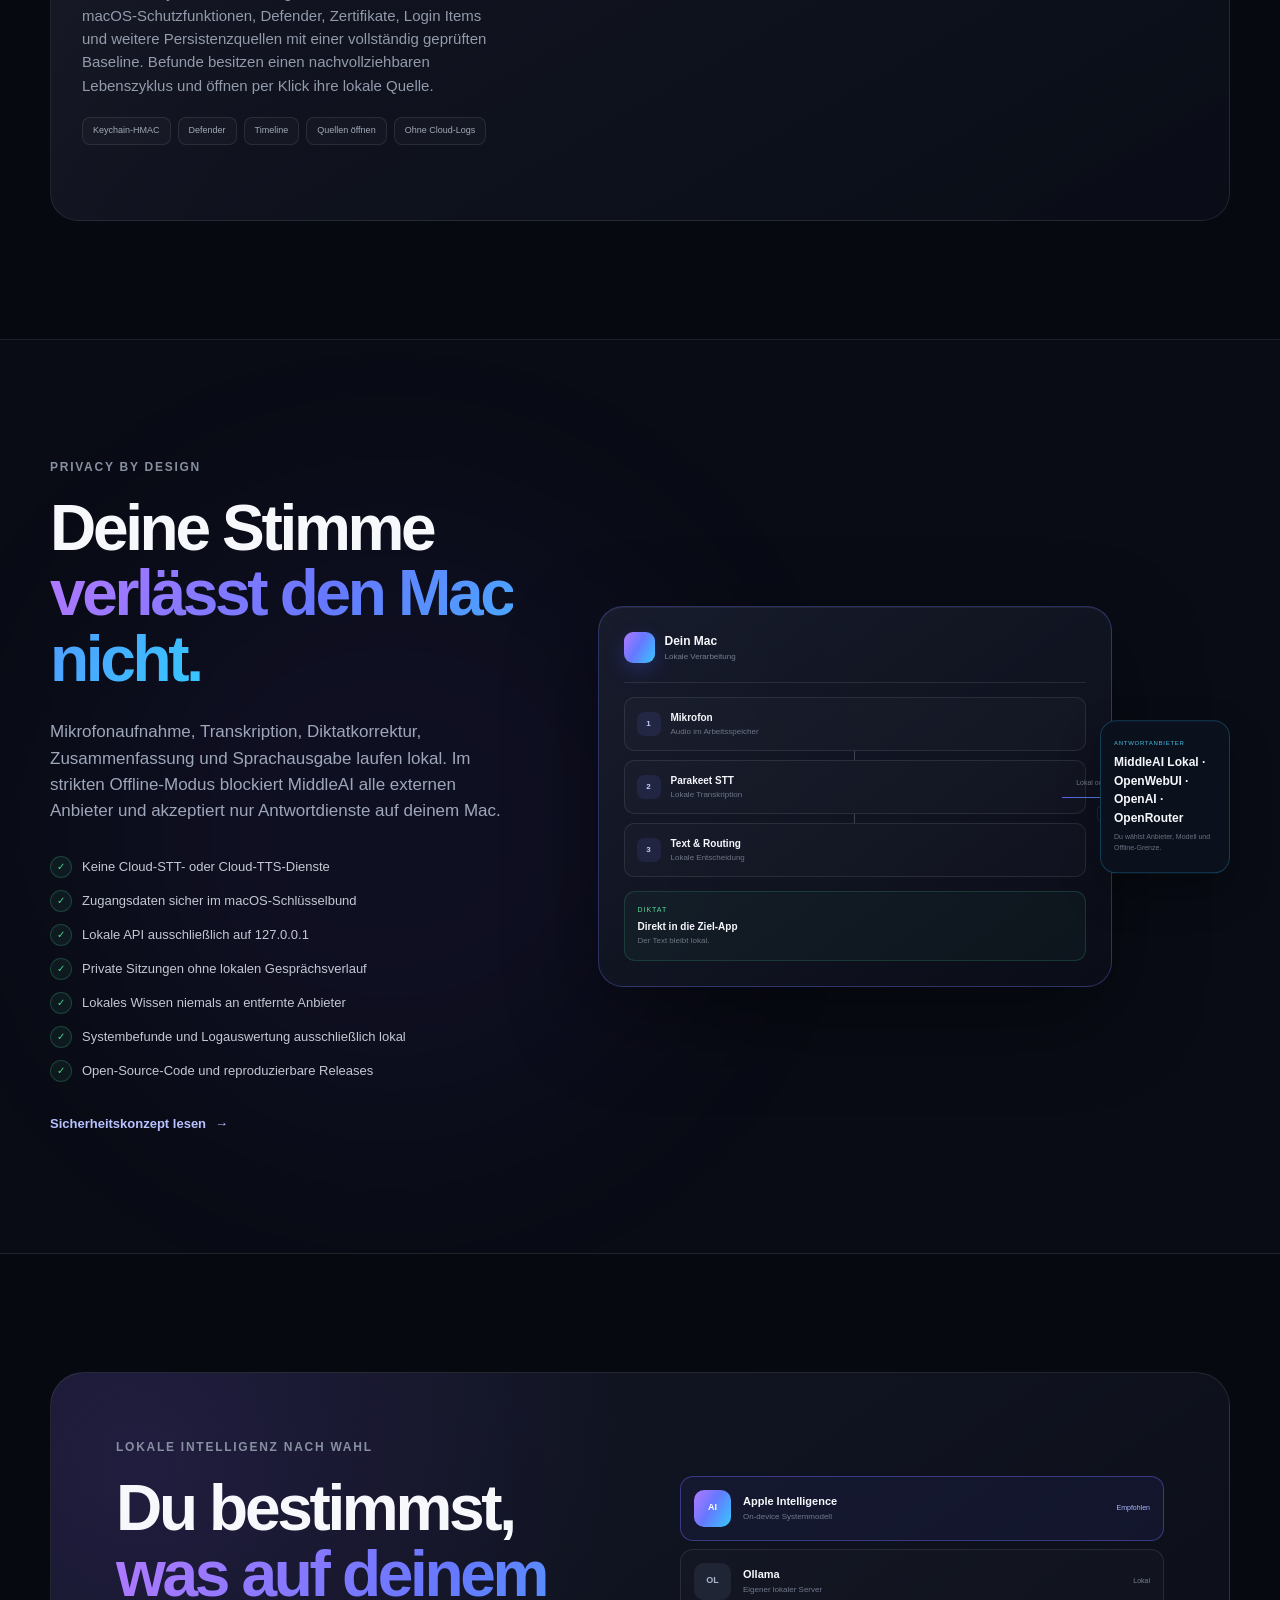
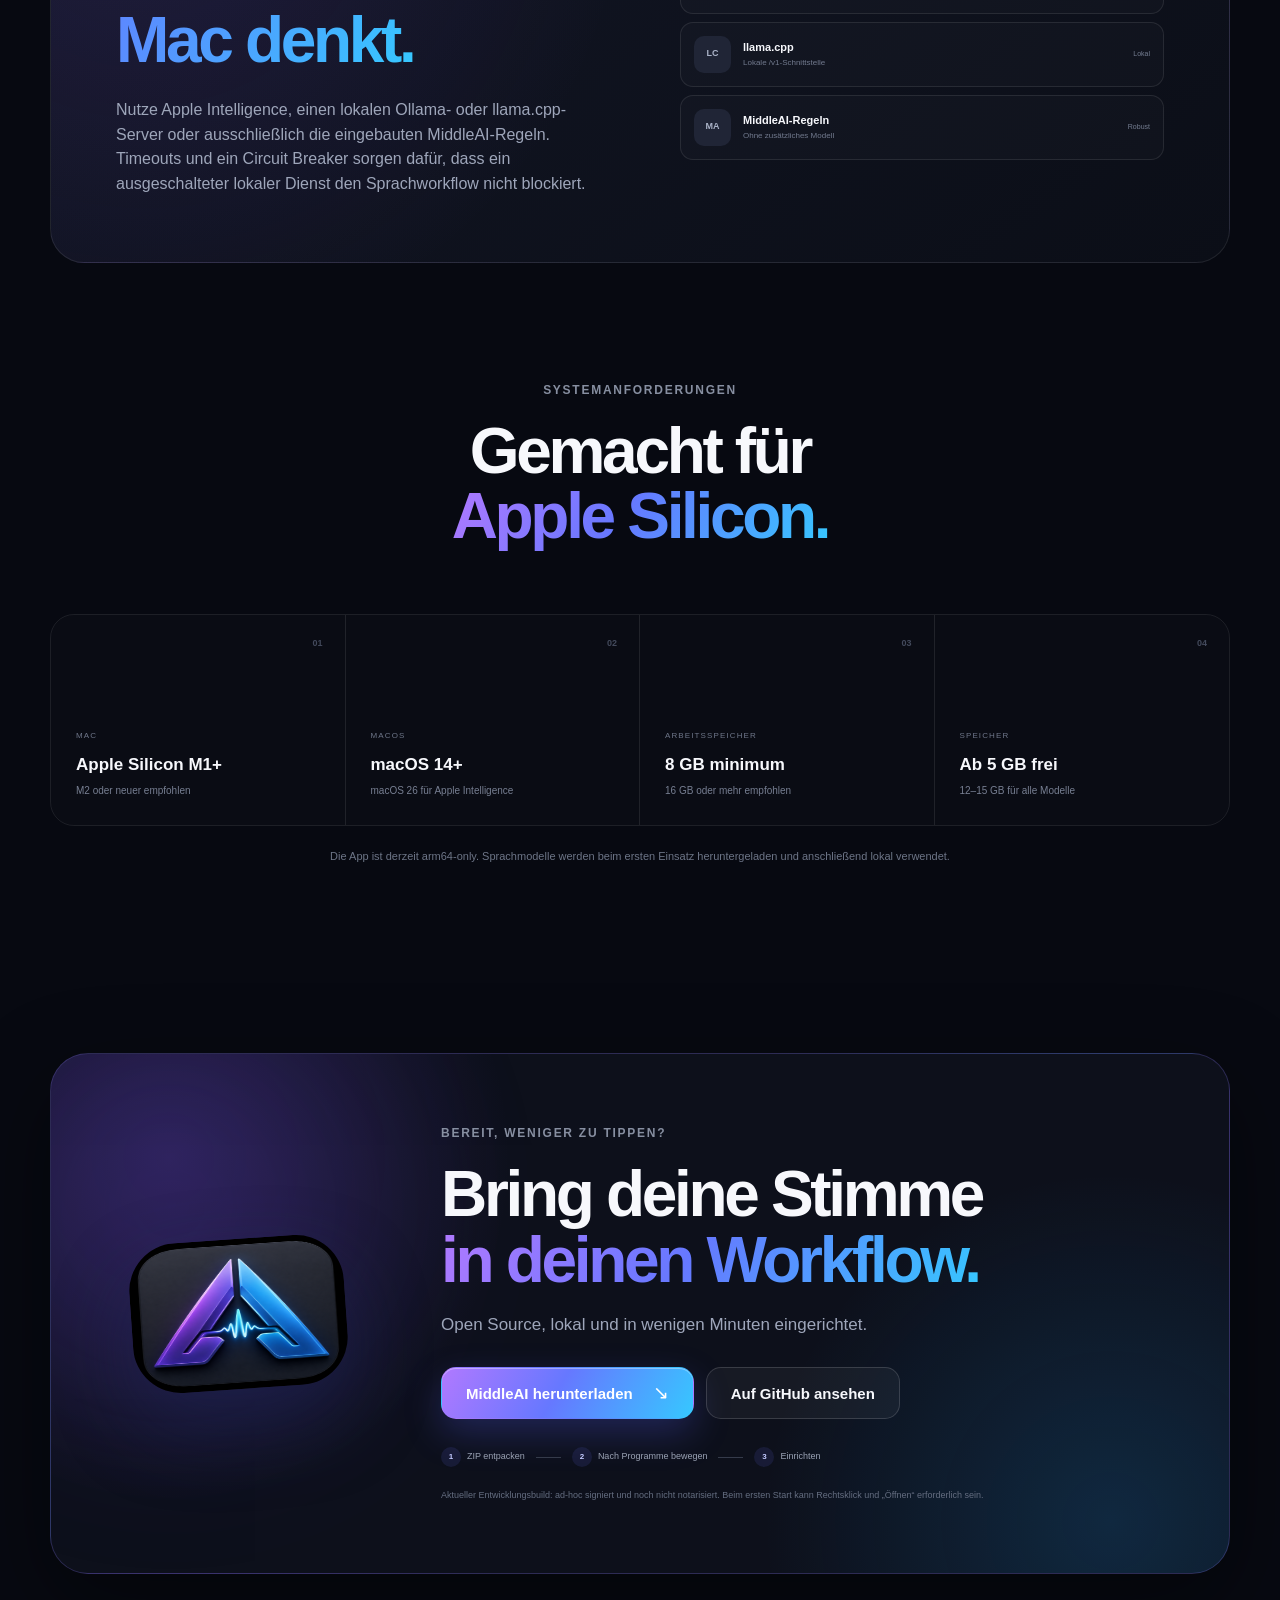
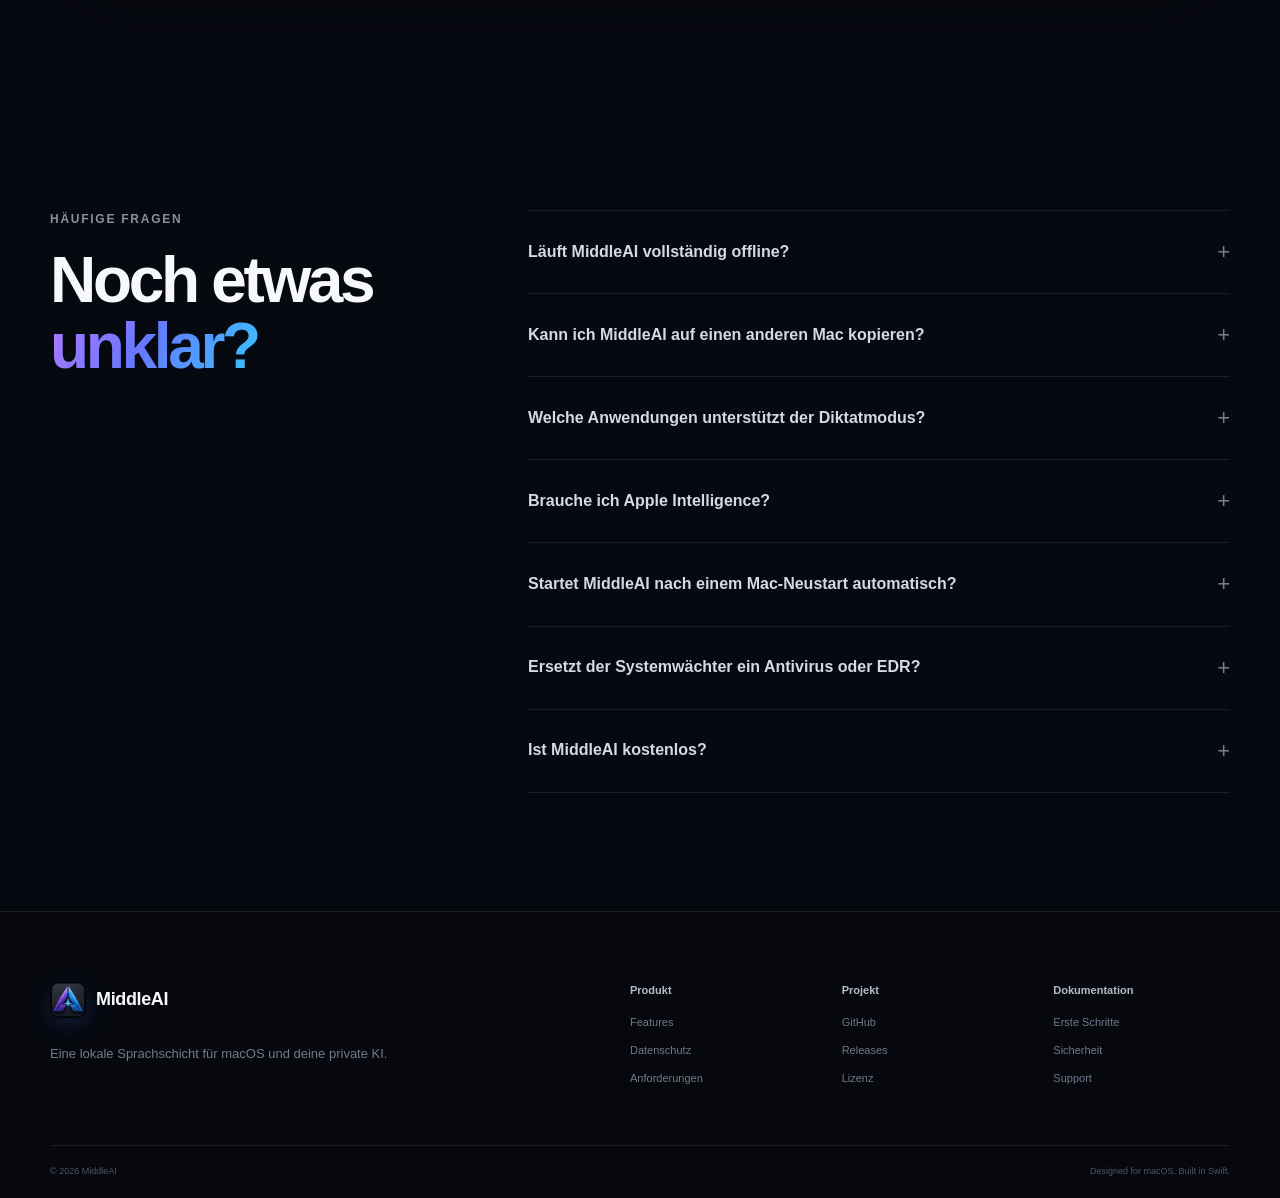
==== commit 7ab3900f: "Handle legacy integrity baselines safely" ====
--- a/docs/index.html
+++ b/docs/index.html
@@ -74,7 +74,7 @@
             <a class="button button-secondary" href="#how-it-works">So funktioniert es</a>
           </div>
           <div class="hero-meta">
-            <span class="version-label">Version 0.10.0</span>
+            <span class="version-label">Version 0.10.1</span>
             <span>macOS 14+</span>
             <span>Apache 2.0</span>
           </div>
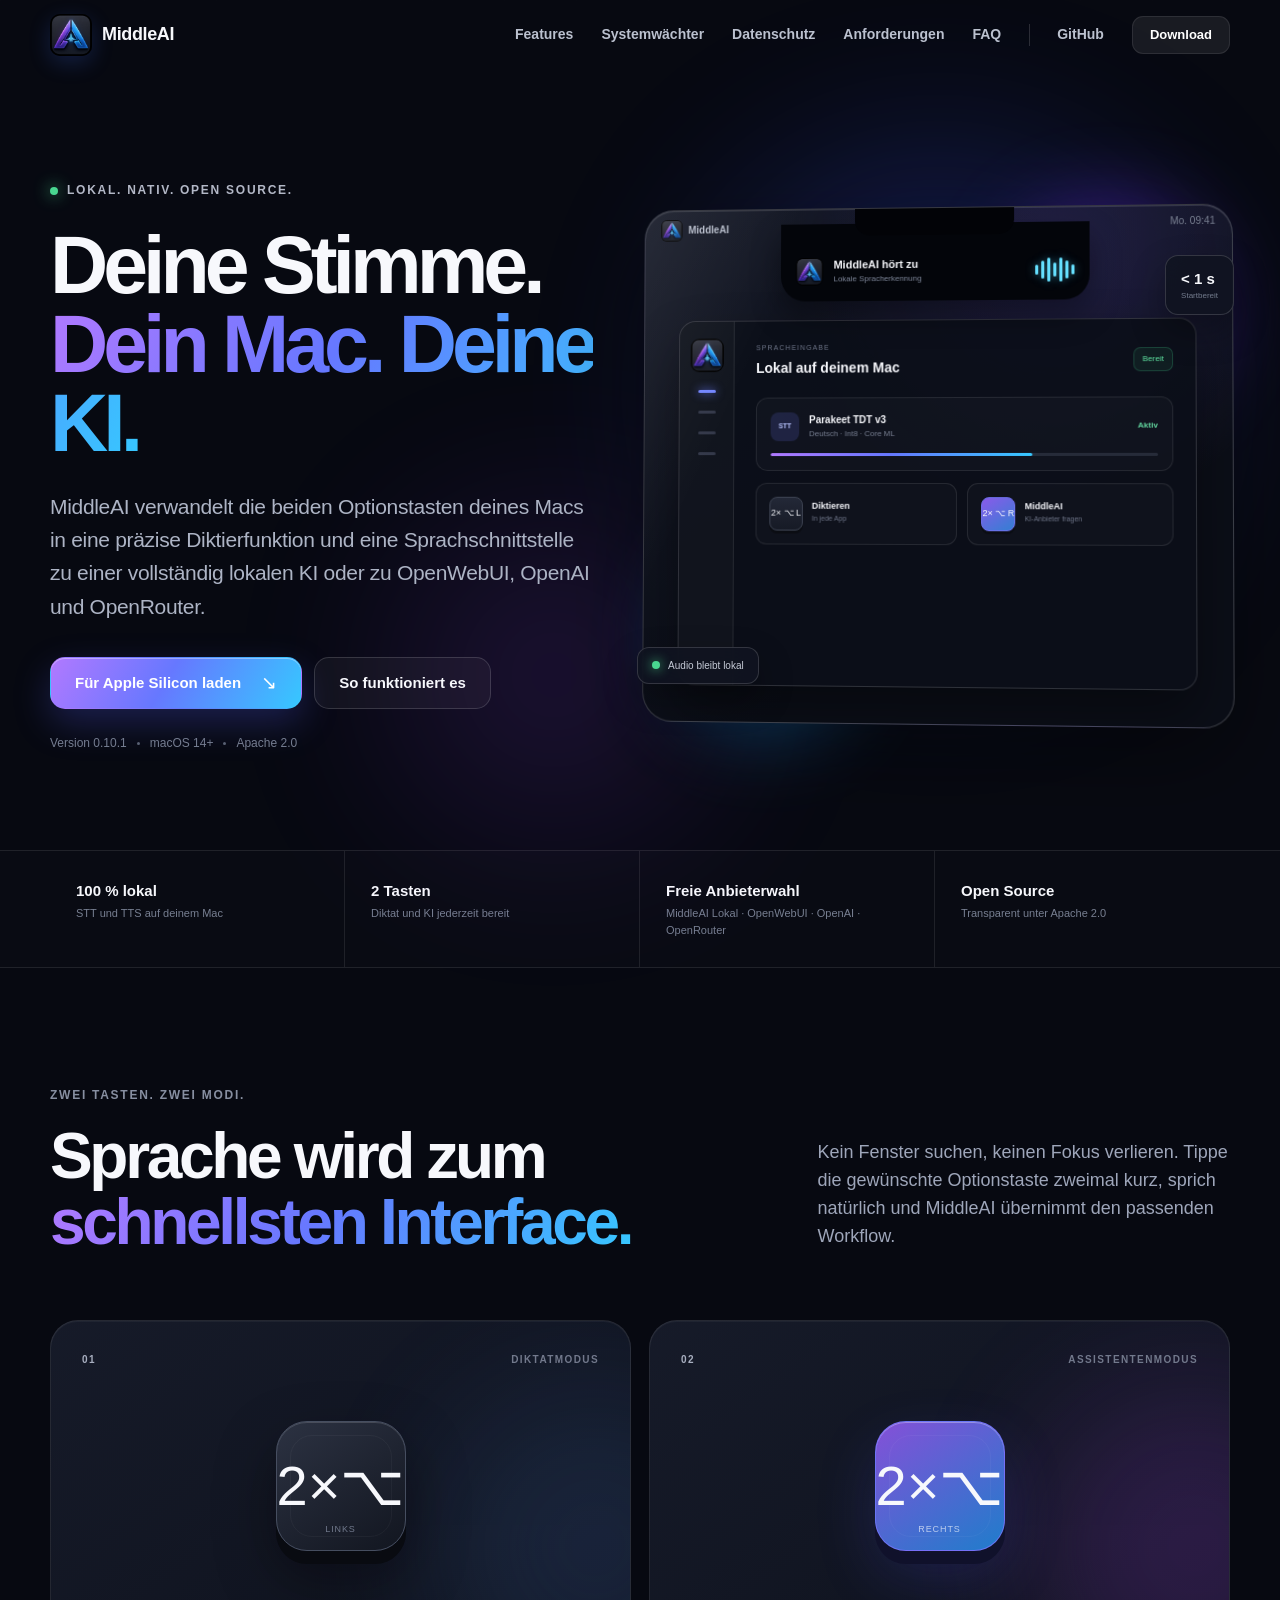
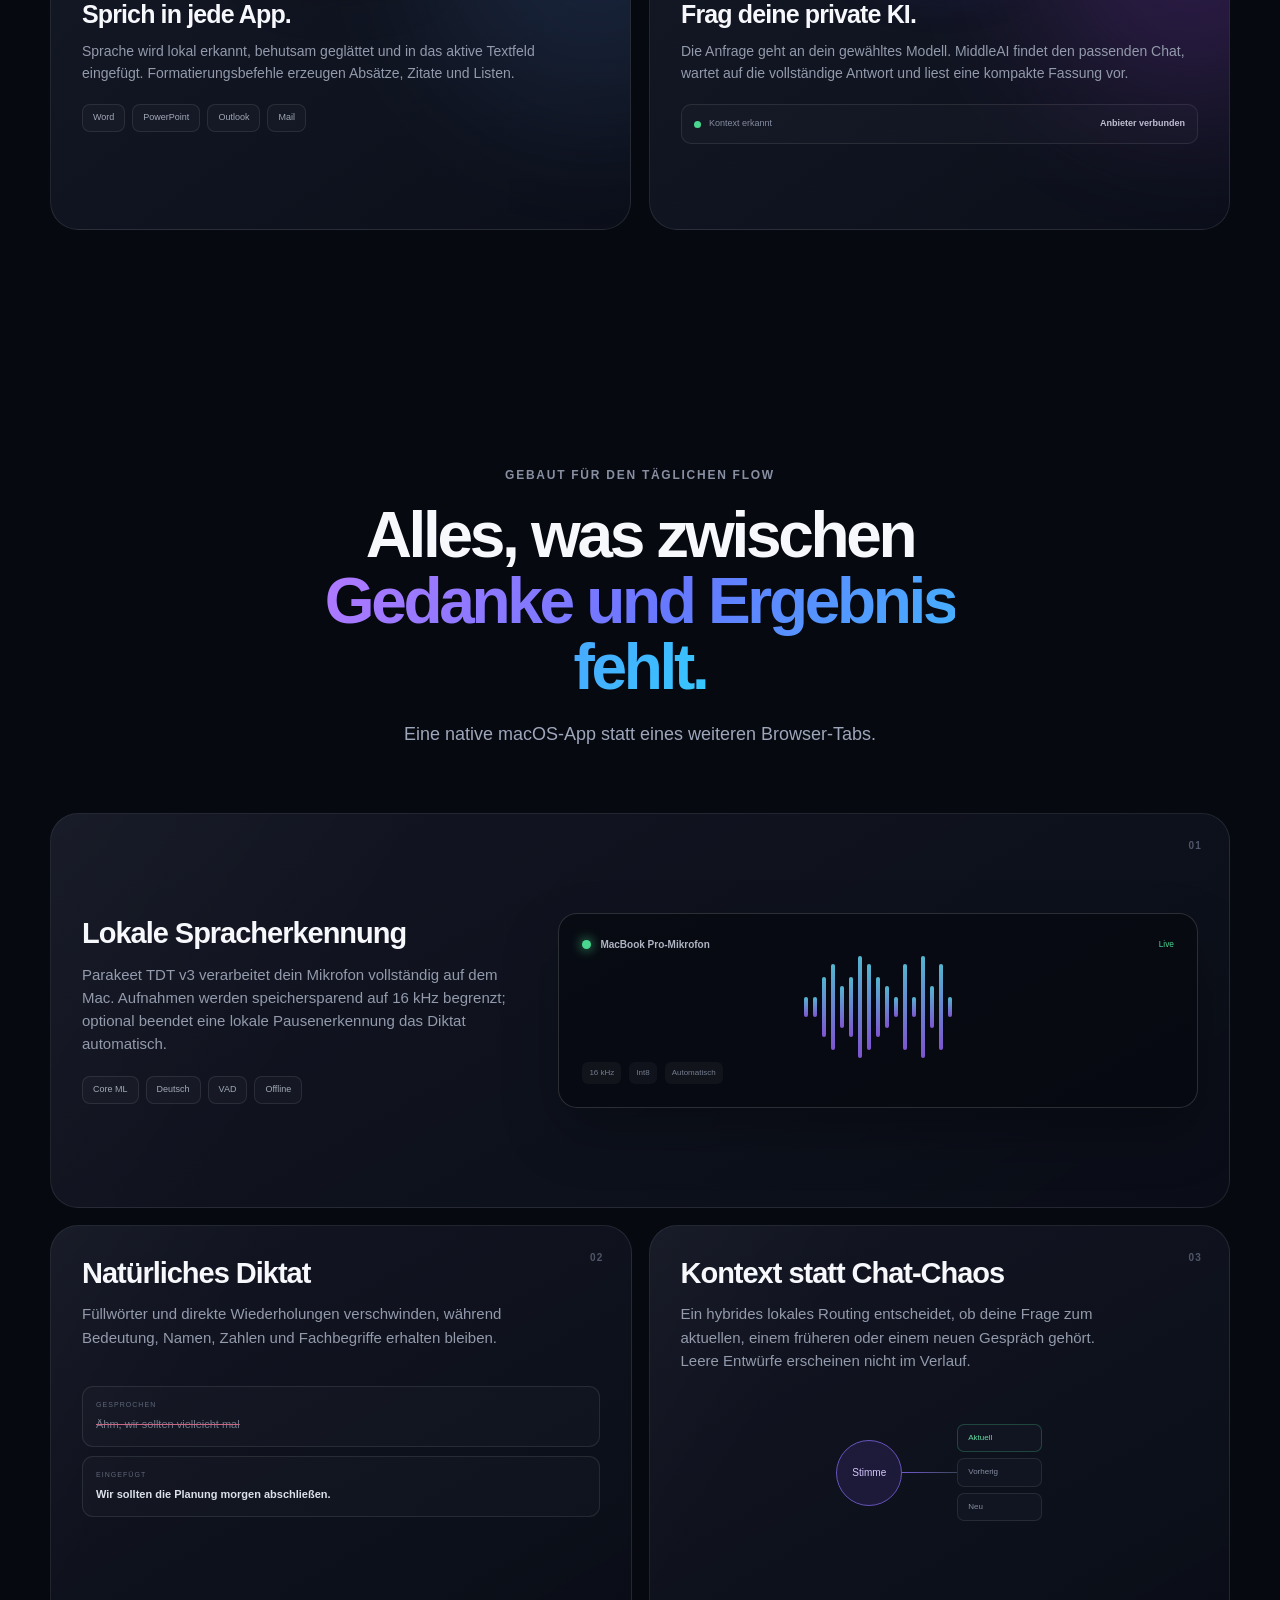
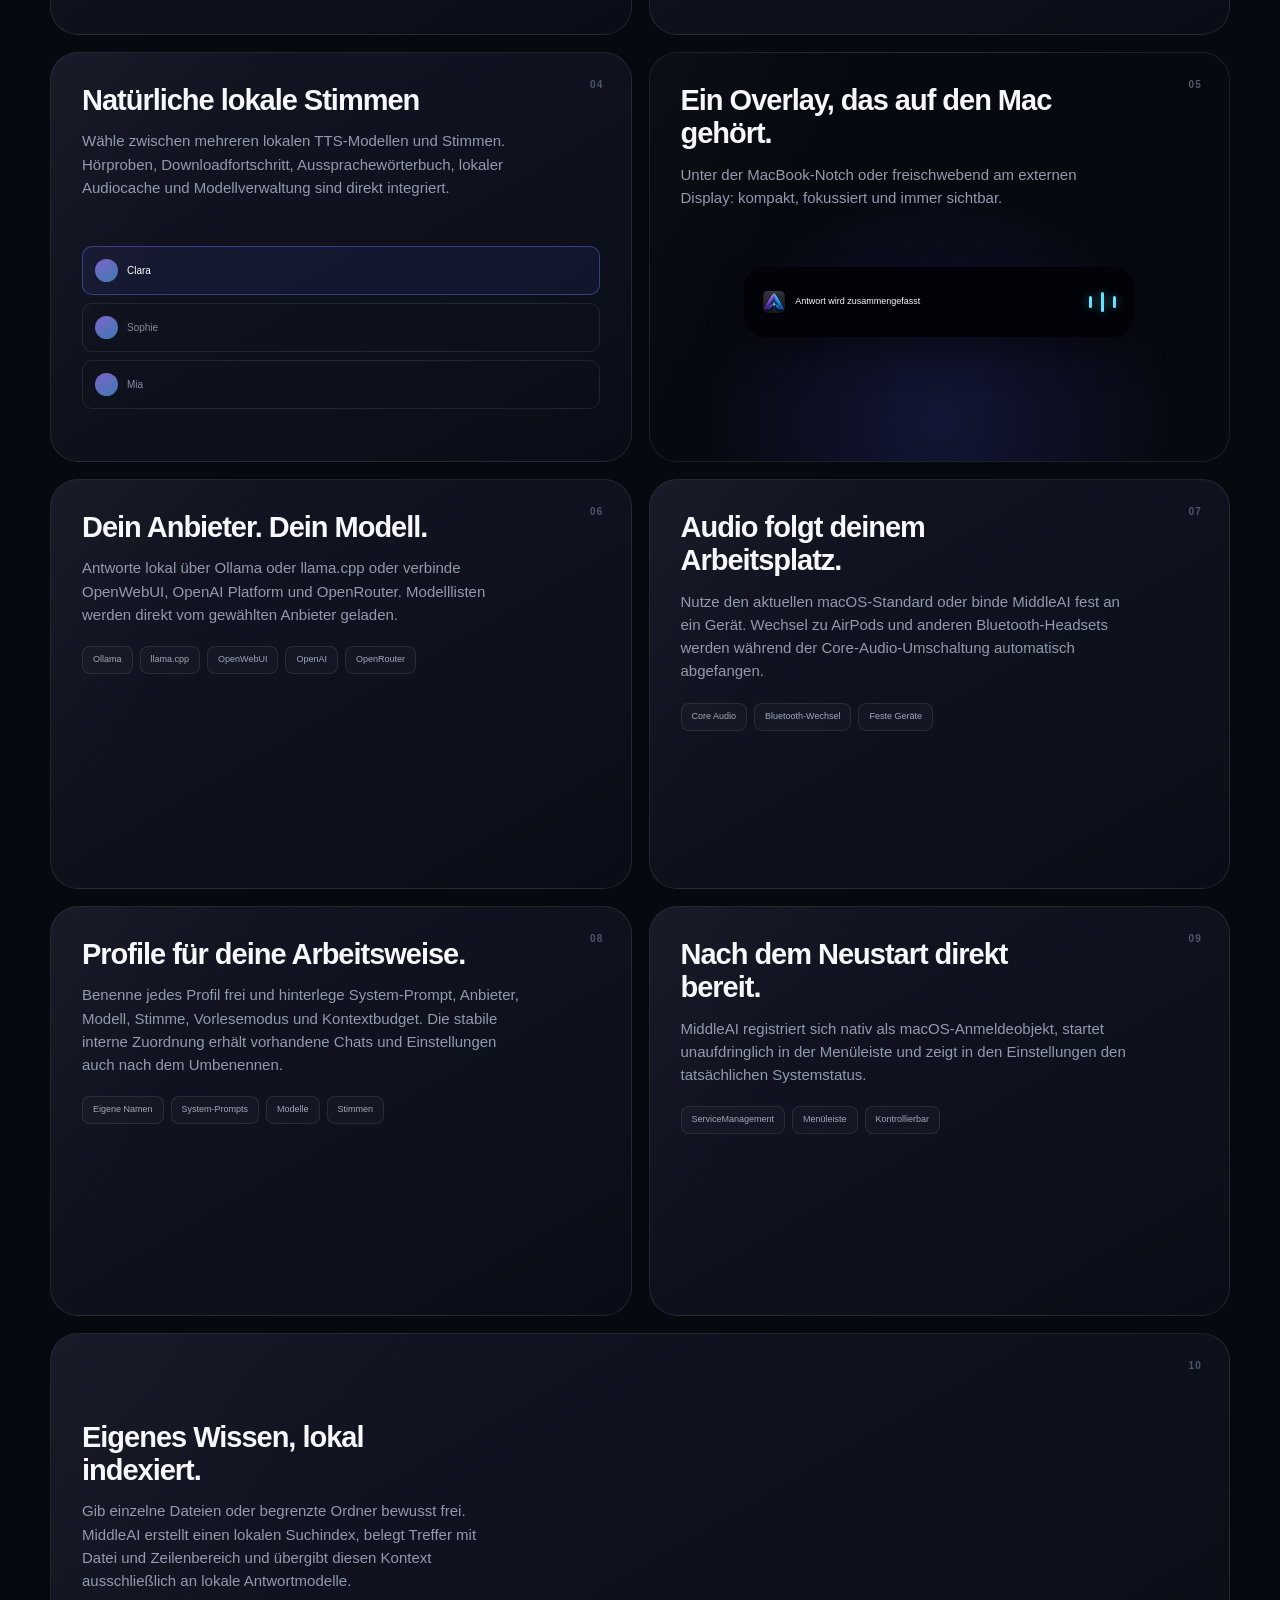
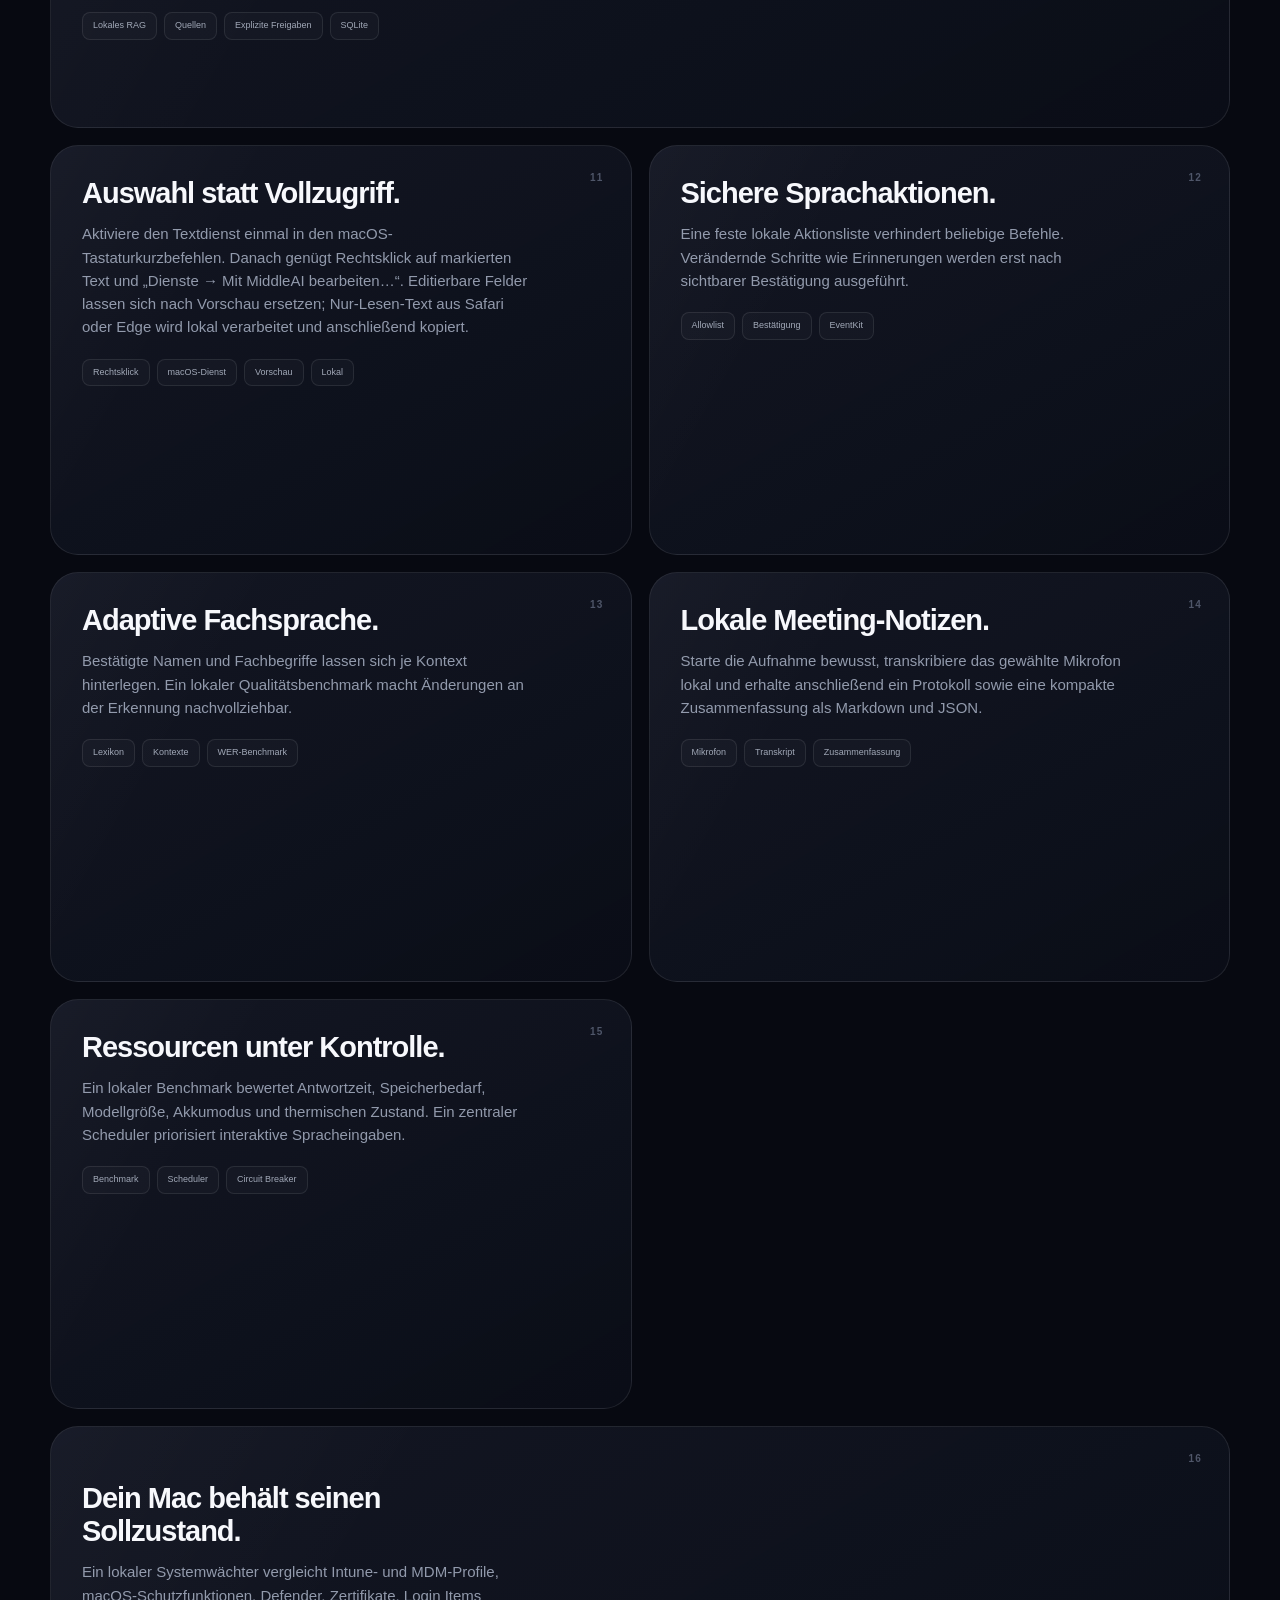
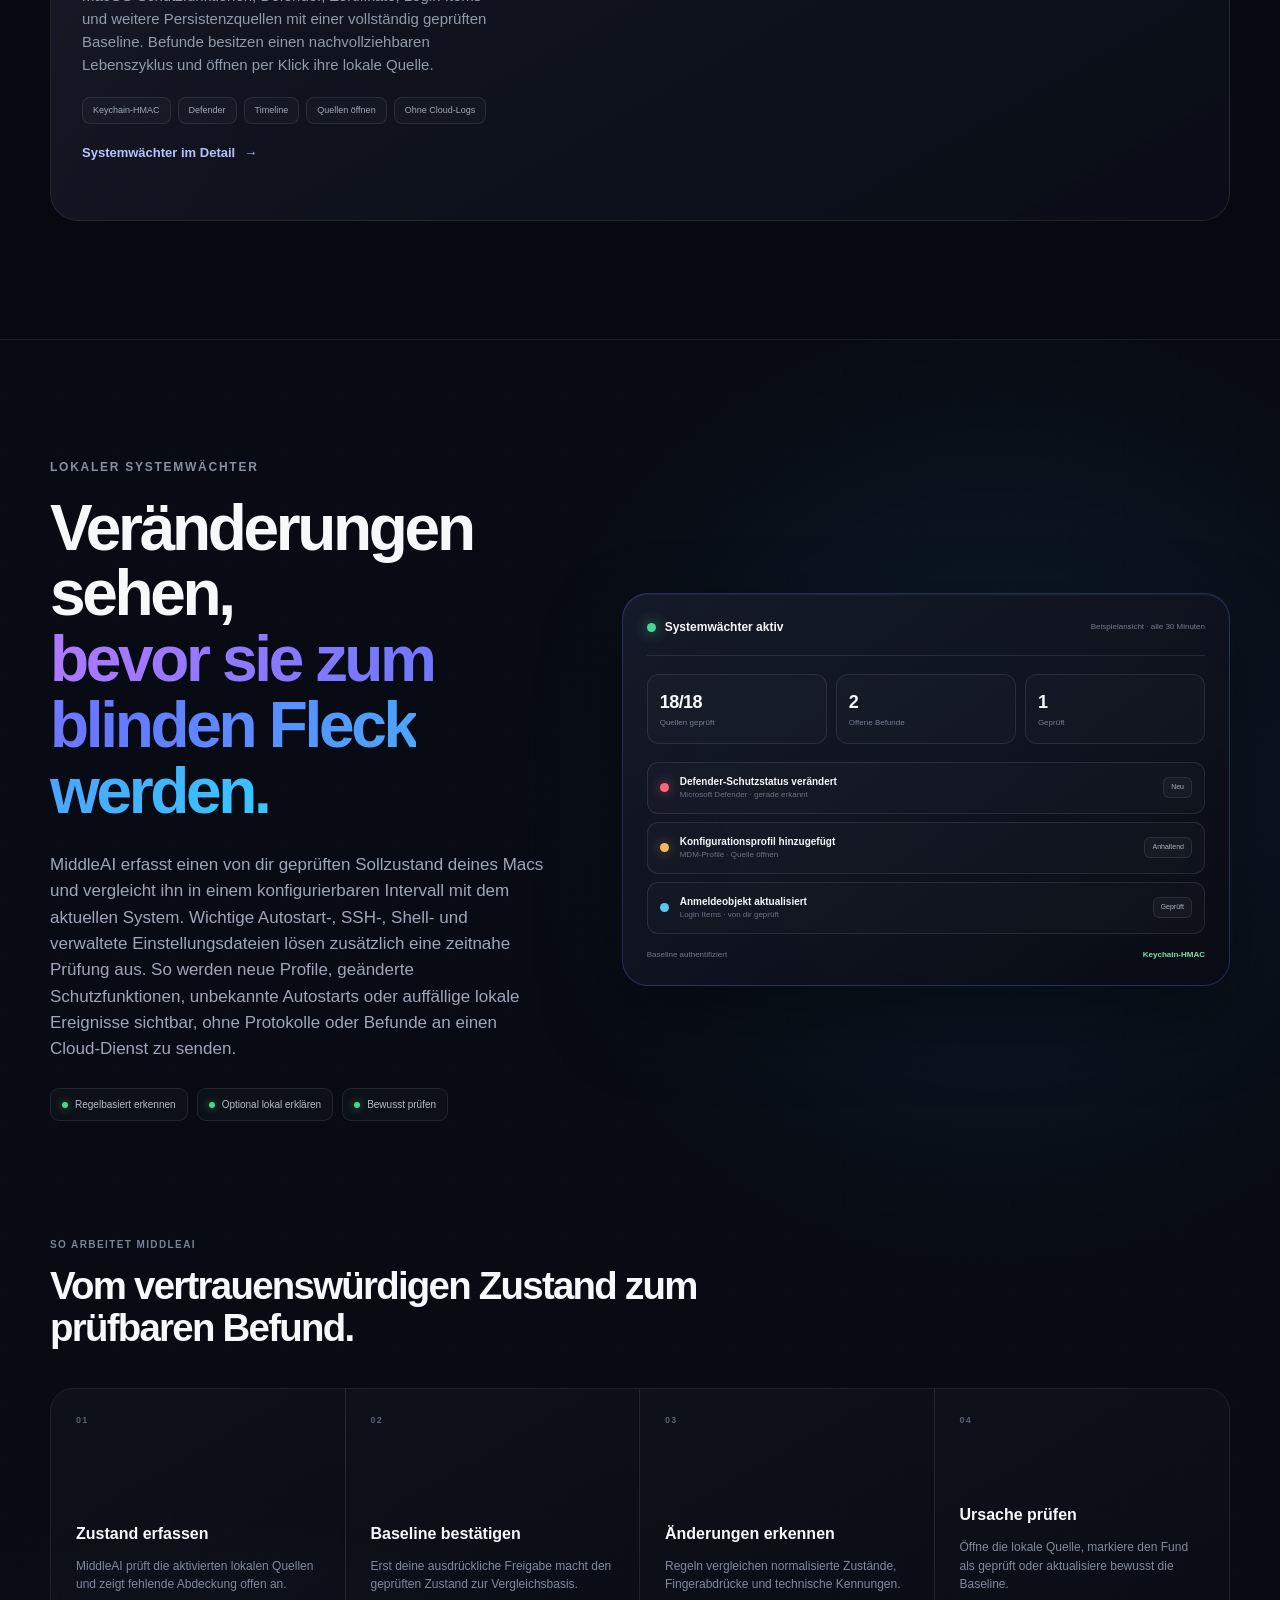
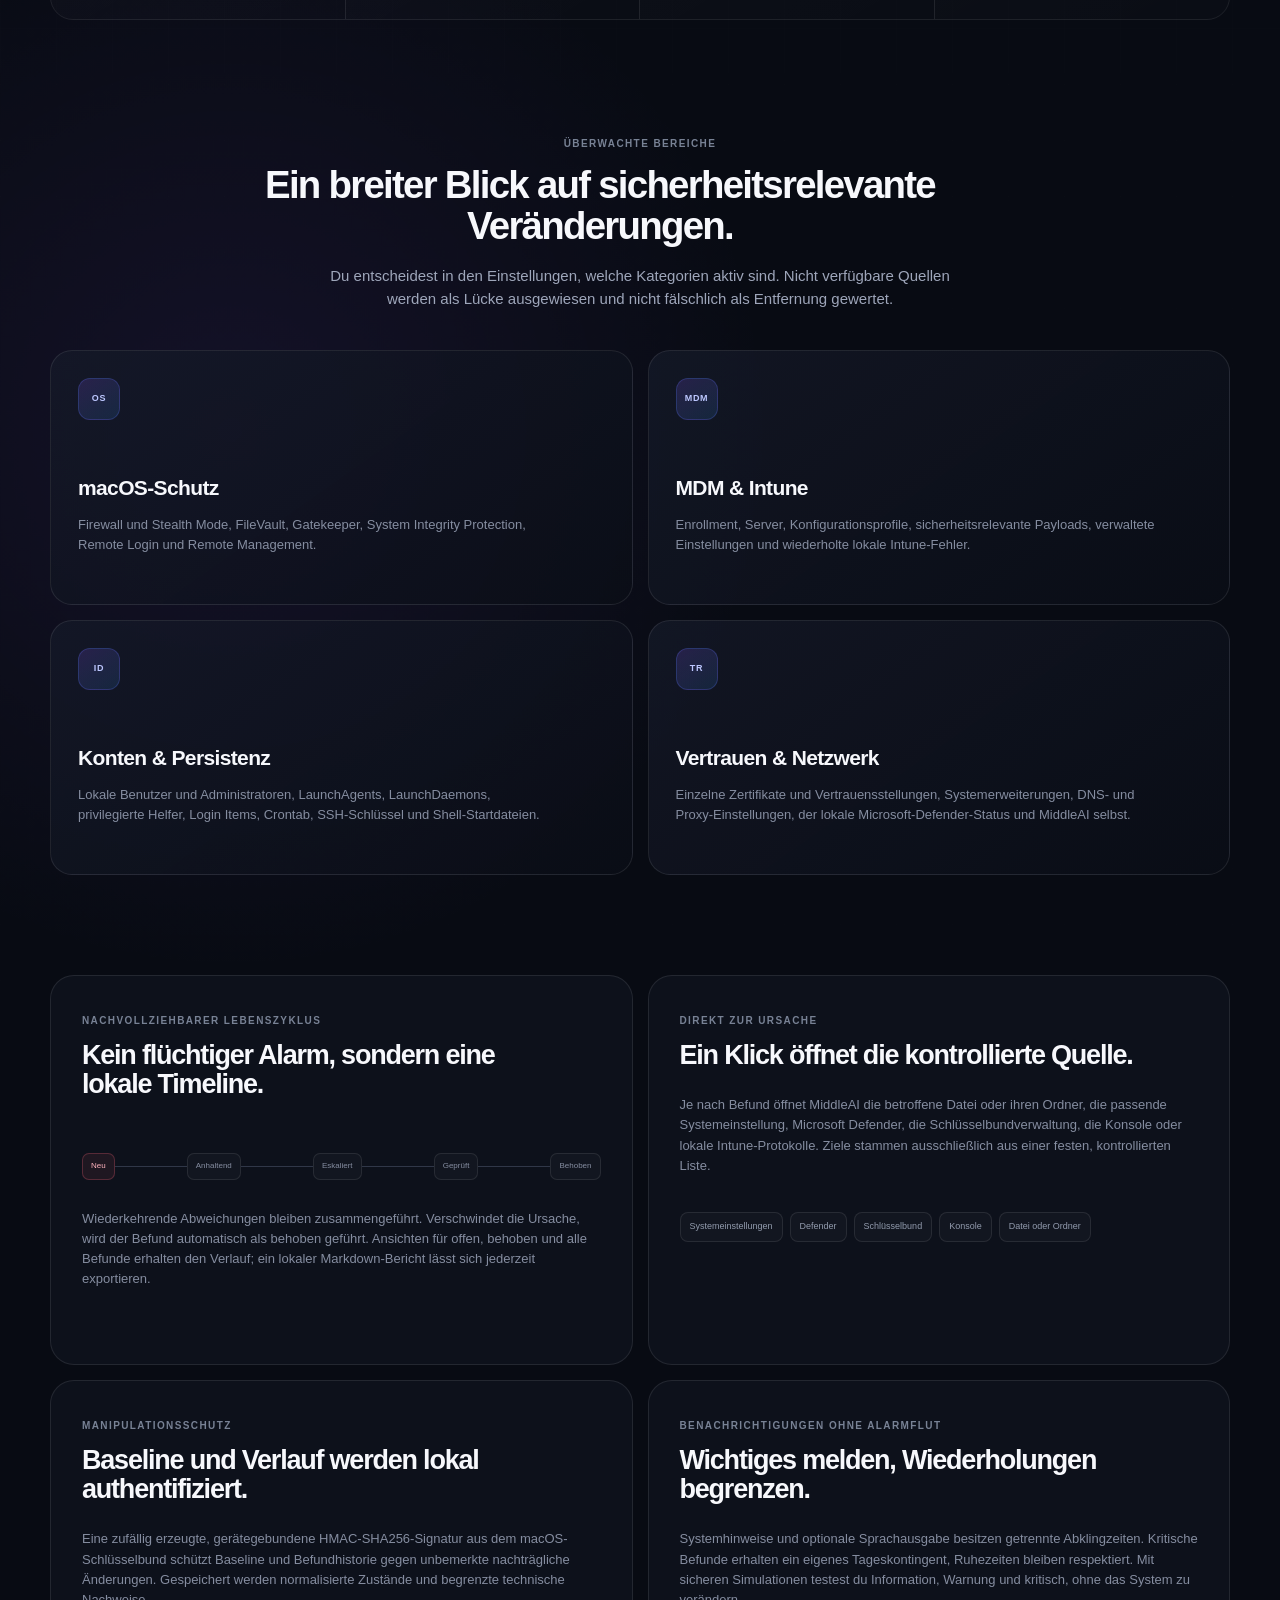
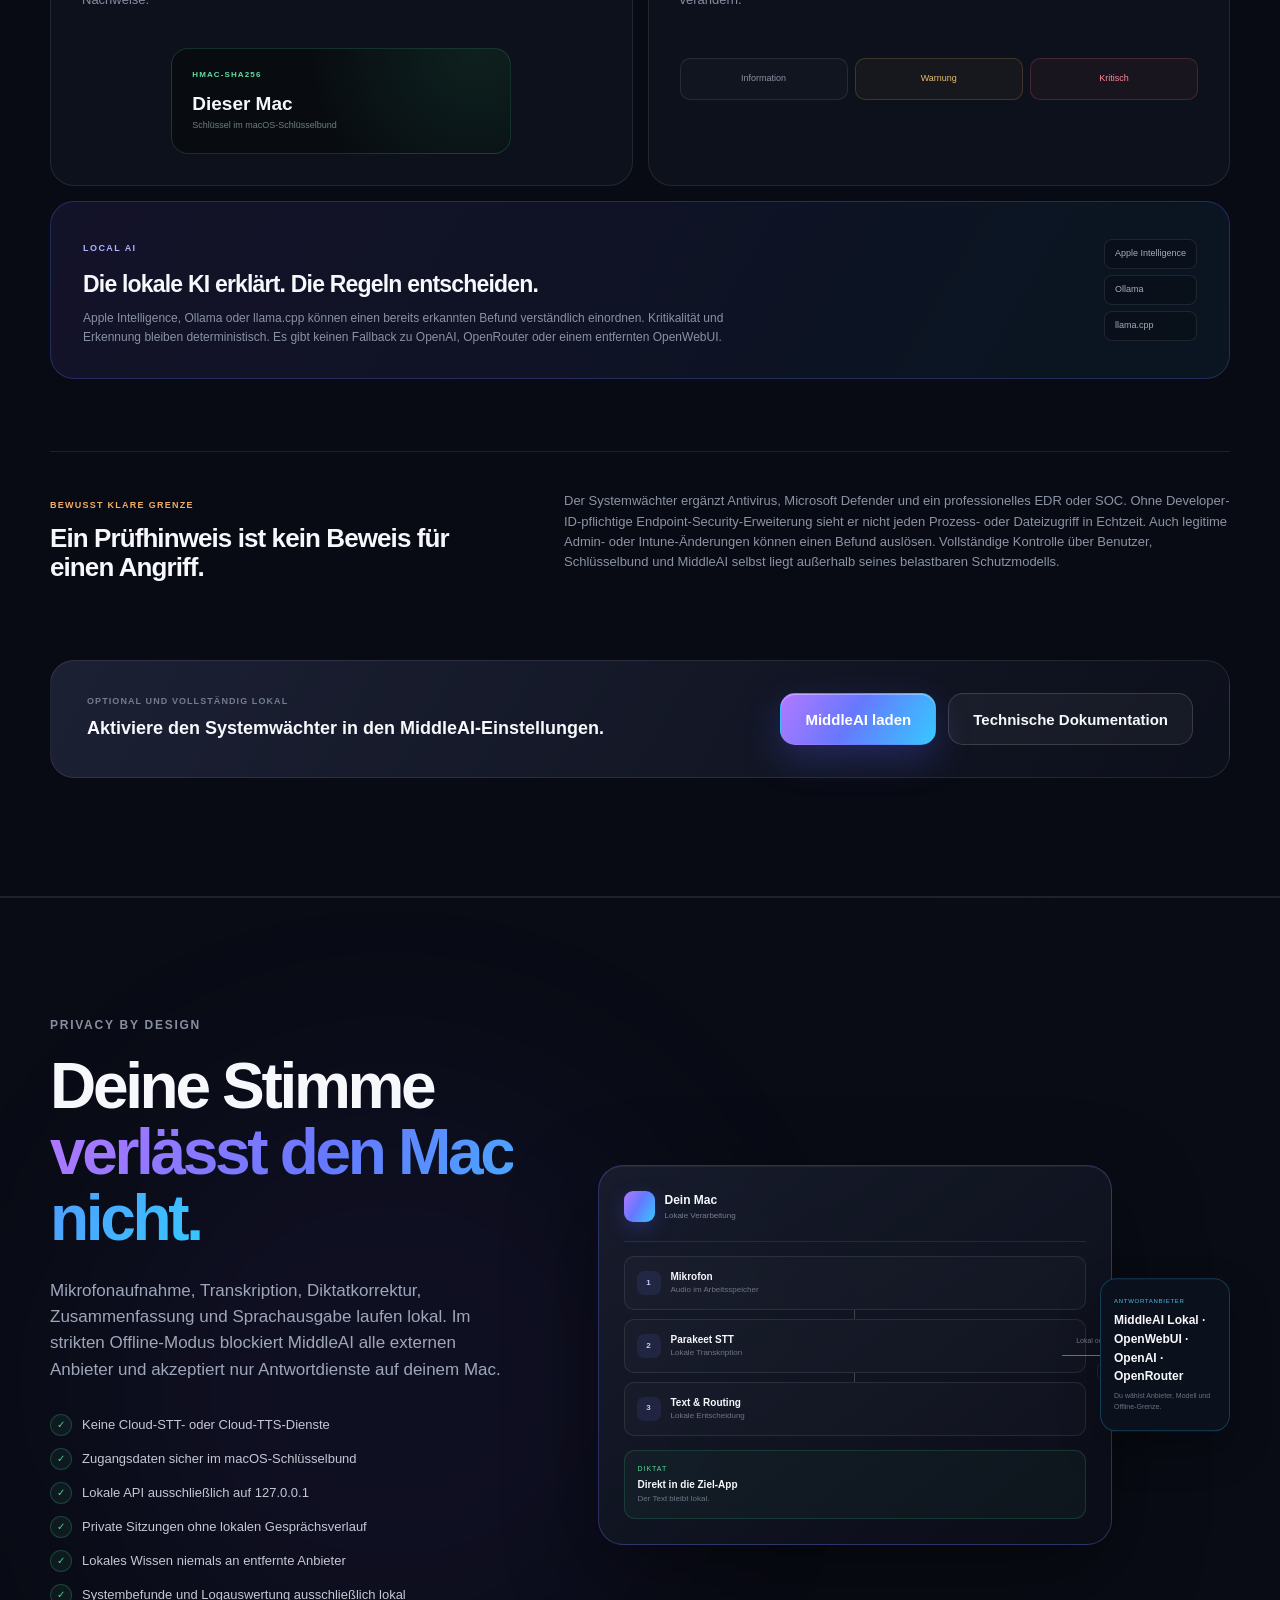
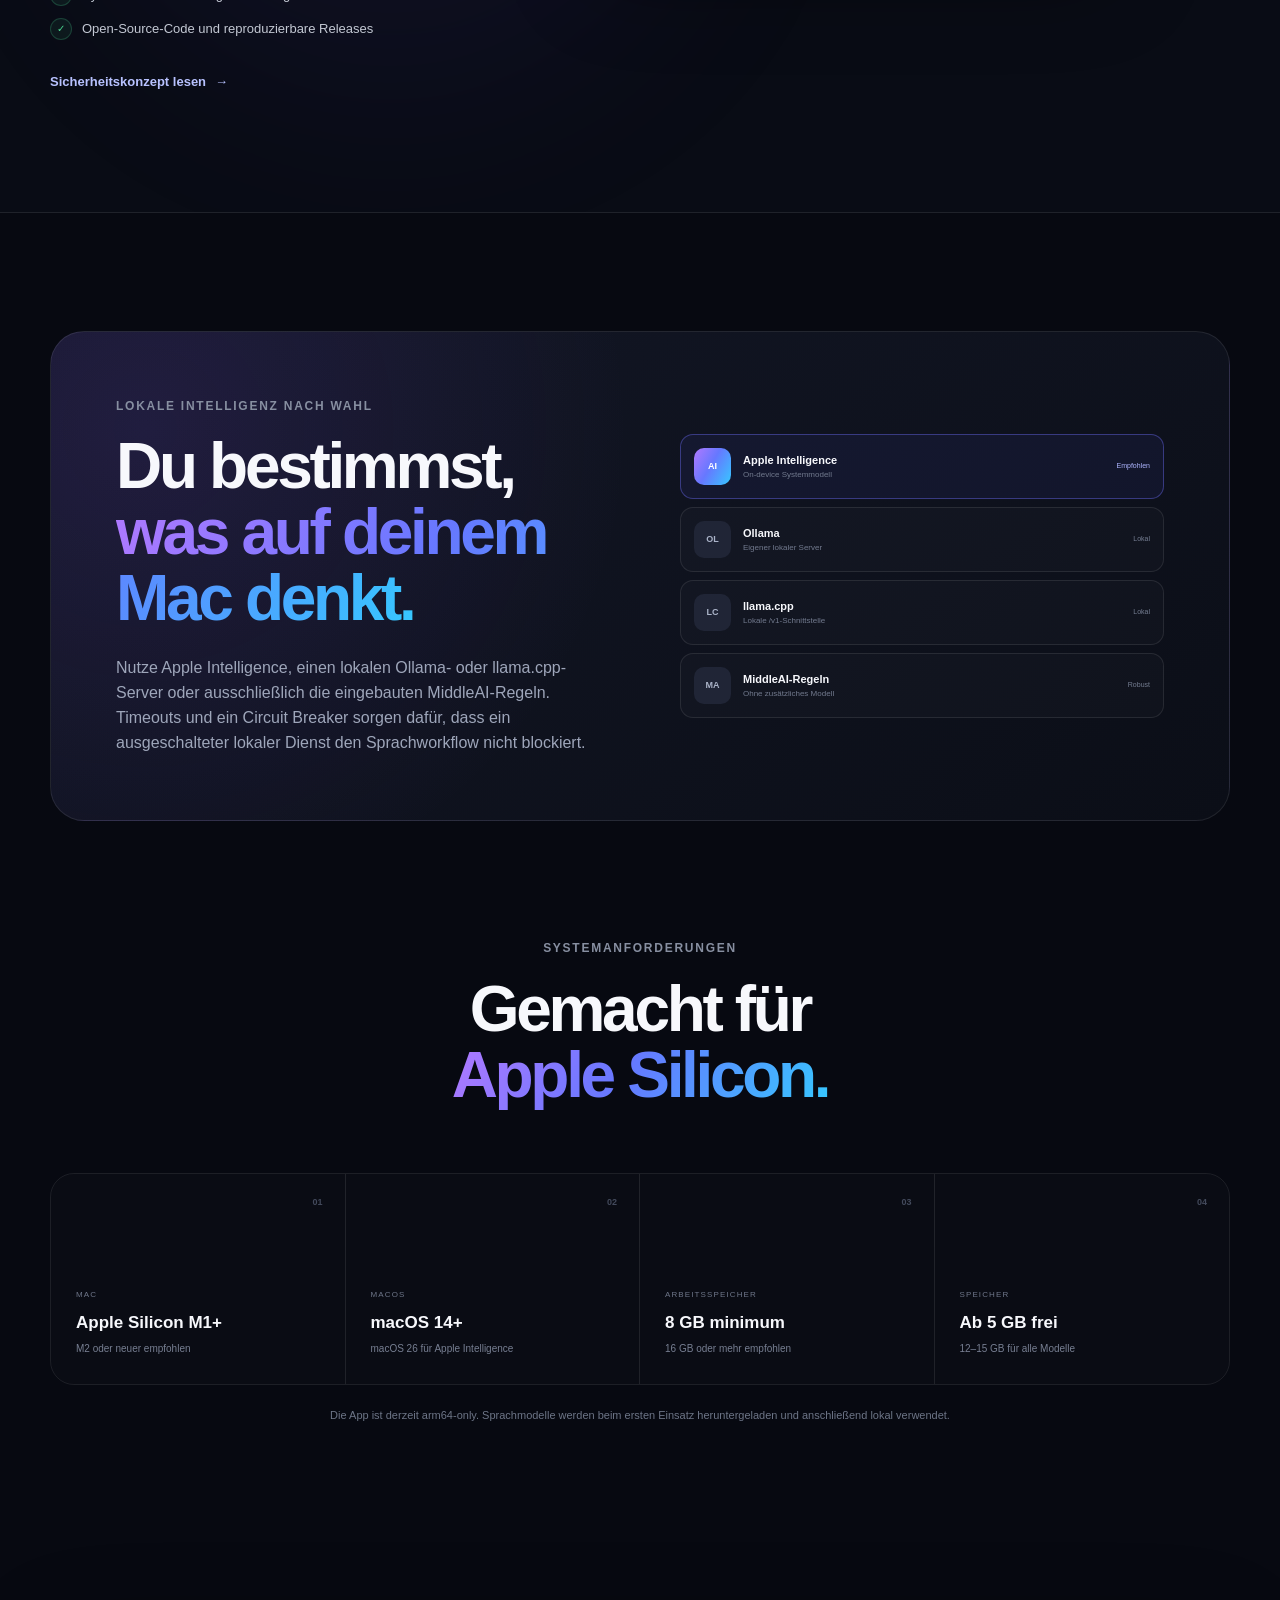
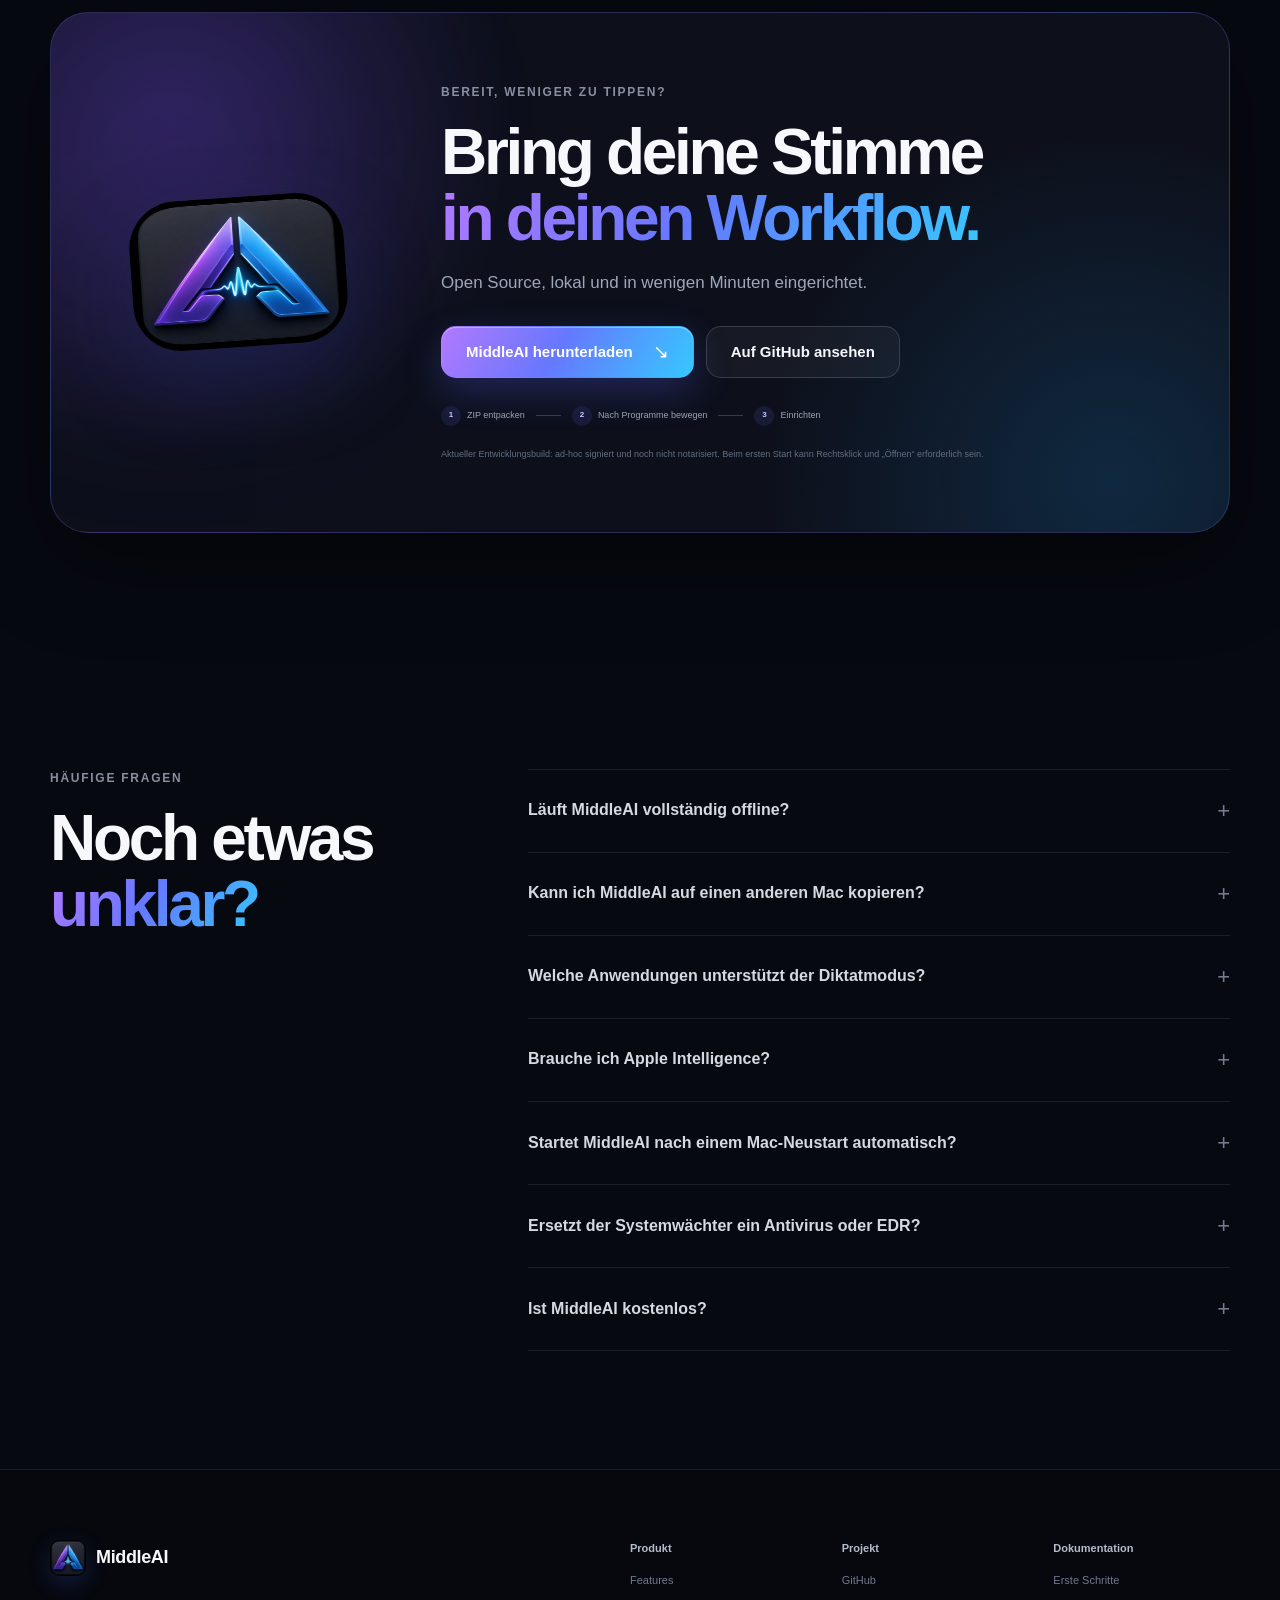
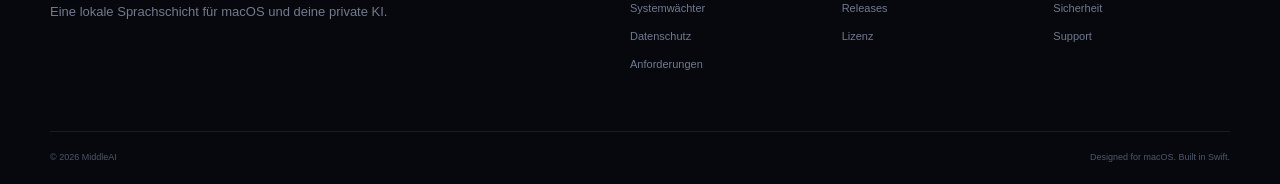
==== commit 95e8eff2: "Expand system monitor Pages documentation" ====
--- a/docs/index.html
+++ b/docs/index.html
@@ -6,13 +6,13 @@
     <meta name="theme-color" content="#070911">
     <meta
       name="description"
-      content="MiddleAI ist die lokale Sprachschicht für macOS: diktieren, vollständig lokal mit Ollama oder llama.cpp arbeiten, eigenes Wissen nutzen und Antworten natürlich vorlesen lassen."
+      content="MiddleAI ist die lokale Sprachschicht für macOS: lokal diktieren, mit privaten KI-Modellen arbeiten und sicherheitsrelevante Systemänderungen ohne Cloud-Logs überwachen."
     >
     <meta property="og:type" content="website">
     <meta property="og:title" content="MiddleAI – Deine Stimme. Dein Mac. Deine KI.">
     <meta
       property="og:description"
-      content="Lokales Diktat, wählbare KI-Anbieter und natürliche Sprachausgabe – nativ für macOS."
+      content="Lokales Diktat, wählbare KI-Anbieter, natürliche Sprachausgabe und ein lokaler Systemwächter – nativ für macOS."
     >
     <meta property="og:image" content="https://sschluet.github.io/middleai/assets/og.png">
     <meta property="og:url" content="https://sschluet.github.io/middleai/">
@@ -20,7 +20,7 @@
     <meta name="twitter:title" content="MiddleAI – Deine Stimme. Dein Mac. Deine KI.">
     <meta
       name="twitter:description"
-      content="Lokales Diktat, lokale KI-Antworten, eigenes Wissen und sichere Sprachaktionen für macOS."
+      content="Lokales Diktat, lokale KI-Antworten und ein Systemwächter für prüfbare Veränderungen auf deinem Mac."
     >
     <meta name="twitter:image" content="https://sschluet.github.io/middleai/assets/og.png">
     <link rel="canonical" href="https://sschluet.github.io/middleai/">
@@ -43,6 +43,7 @@
         </button>
         <nav id="main-nav" class="main-nav" aria-label="Hauptnavigation">
           <a href="#features">Features</a>
+          <a href="#systemwaechter">Systemwächter</a>
           <a href="#privacy">Datenschutz</a>
           <a href="#requirements">Anforderungen</a>
           <a href="#faq">FAQ</a>
@@ -302,8 +303,171 @@
               <h3>Dein Mac behält seinen Sollzustand.</h3>
               <p>Ein lokaler Systemwächter vergleicht Intune- und MDM-Profile, macOS-Schutzfunktionen, Defender, Zertifikate, Login Items und weitere Persistenzquellen mit einer vollständig geprüften Baseline. Befunde besitzen einen nachvollziehbaren Lebenszyklus und öffnen per Klick ihre lokale Quelle.</p>
               <div class="feature-tags"><span>Keychain-HMAC</span><span>Defender</span><span>Timeline</span><span>Quellen öffnen</span><span>Ohne Cloud-Logs</span></div>
-            </div>
-          </article>
+              <a class="text-link feature-detail-link" href="#systemwaechter">Systemwächter im Detail <span>→</span></a>
+            </div>
+          </article>
+        </div>
+      </section>
+
+      <section id="systemwaechter" class="section system-monitor-section">
+        <div class="section-shell">
+          <div class="system-monitor-intro">
+            <div class="system-monitor-copy reveal">
+              <div class="section-kicker">Lokaler Systemwächter</div>
+              <h2>Veränderungen sehen,<br><span>bevor sie zum blinden Fleck werden.</span></h2>
+              <p>
+                MiddleAI erfasst einen von dir geprüften Sollzustand deines Macs und vergleicht
+                ihn in einem konfigurierbaren Intervall mit dem aktuellen System. Wichtige
+                Autostart-, SSH-, Shell- und verwaltete Einstellungsdateien lösen zusätzlich
+                eine zeitnahe Prüfung aus. So werden neue Profile, geänderte
+                Schutzfunktionen, unbekannte Autostarts oder auffällige lokale Ereignisse sichtbar,
+                ohne Protokolle oder Befunde an einen Cloud-Dienst zu senden.
+              </p>
+              <div class="monitor-principles" aria-label="Grundprinzipien des Systemwächters">
+                <span><i></i>Regelbasiert erkennen</span>
+                <span><i></i>Optional lokal erklären</span>
+                <span><i></i>Bewusst prüfen</span>
+              </div>
+            </div>
+
+            <div class="monitor-dashboard reveal reveal-delay" aria-label="Beispielansicht des lokalen Systemwächters">
+              <div class="dashboard-topline">
+                <div><span class="dashboard-status-dot"></span><strong>Systemwächter aktiv</strong></div>
+                <small>Beispielansicht · alle 30 Minuten</small>
+              </div>
+              <div class="dashboard-summary">
+                <div><strong>18/18</strong><span>Quellen geprüft</span></div>
+                <div><strong>2</strong><span>Offene Befunde</span></div>
+                <div><strong>1</strong><span>Geprüft</span></div>
+              </div>
+              <div class="dashboard-findings">
+                <div class="dashboard-finding finding-critical">
+                  <span class="finding-indicator"></span>
+                  <div><strong>Defender-Schutzstatus verändert</strong><small>Microsoft Defender · gerade erkannt</small></div>
+                  <span class="finding-state">Neu</span>
+                </div>
+                <div class="dashboard-finding finding-warning">
+                  <span class="finding-indicator"></span>
+                  <div><strong>Konfigurationsprofil hinzugefügt</strong><small>MDM-Profile · Quelle öffnen</small></div>
+                  <span class="finding-state">Anhaltend</span>
+                </div>
+                <div class="dashboard-finding finding-reviewed">
+                  <span class="finding-indicator"></span>
+                  <div><strong>Anmeldeobjekt aktualisiert</strong><small>Login Items · von dir geprüft</small></div>
+                  <span class="finding-state">Geprüft</span>
+                </div>
+              </div>
+              <div class="dashboard-footer"><span>Baseline authentifiziert</span><b>Keychain-HMAC</b></div>
+            </div>
+          </div>
+
+          <div class="monitor-workflow reveal" aria-labelledby="monitor-workflow-heading">
+            <div class="monitor-subheading">
+              <span>So arbeitet MiddleAI</span>
+              <h3 id="monitor-workflow-heading">Vom vertrauenswürdigen Zustand zum prüfbaren Befund.</h3>
+            </div>
+            <ol class="workflow-grid">
+              <li><b>01</b><div><strong>Zustand erfassen</strong><p>MiddleAI prüft die aktivierten lokalen Quellen und zeigt fehlende Abdeckung offen an.</p></div></li>
+              <li><b>02</b><div><strong>Baseline bestätigen</strong><p>Erst deine ausdrückliche Freigabe macht den geprüften Zustand zur Vergleichsbasis.</p></div></li>
+              <li><b>03</b><div><strong>Änderungen erkennen</strong><p>Regeln vergleichen normalisierte Zustände, Fingerabdrücke und technische Kennungen.</p></div></li>
+              <li><b>04</b><div><strong>Ursache prüfen</strong><p>Öffne die lokale Quelle, markiere den Fund als geprüft oder aktualisiere bewusst die Baseline.</p></div></li>
+            </ol>
+          </div>
+
+          <div class="monitor-capabilities">
+            <div class="monitor-subheading centered reveal">
+              <span>Überwachte Bereiche</span>
+              <h3>Ein breiter Blick auf sicherheitsrelevante Veränderungen.</h3>
+              <p>Du entscheidest in den Einstellungen, welche Kategorien aktiv sind. Nicht verfügbare Quellen werden als Lücke ausgewiesen und nicht fälschlich als Entfernung gewertet.</p>
+            </div>
+            <div class="capability-grid">
+              <article class="capability-card reveal">
+                <div class="capability-icon">OS</div>
+                <h4>macOS-Schutz</h4>
+                <p>Firewall und Stealth Mode, FileVault, Gatekeeper, System Integrity Protection, Remote Login und Remote Management.</p>
+              </article>
+              <article class="capability-card reveal reveal-delay">
+                <div class="capability-icon">MDM</div>
+                <h4>MDM &amp; Intune</h4>
+                <p>Enrollment, Server, Konfigurationsprofile, sicherheitsrelevante Payloads, verwaltete Einstellungen und wiederholte lokale Intune-Fehler.</p>
+              </article>
+              <article class="capability-card reveal">
+                <div class="capability-icon">ID</div>
+                <h4>Konten &amp; Persistenz</h4>
+                <p>Lokale Benutzer und Administratoren, LaunchAgents, LaunchDaemons, privilegierte Helfer, Login Items, Crontab, SSH-Schlüssel und Shell-Startdateien.</p>
+              </article>
+              <article class="capability-card reveal reveal-delay">
+                <div class="capability-icon">TR</div>
+                <h4>Vertrauen &amp; Netzwerk</h4>
+                <p>Einzelne Zertifikate und Vertrauensstellungen, Systemerweiterungen, DNS- und Proxy-Einstellungen, der lokale Microsoft-Defender-Status und MiddleAI selbst.</p>
+              </article>
+            </div>
+          </div>
+
+          <div class="monitor-details-grid">
+            <article class="monitor-detail-card monitor-timeline reveal">
+              <div class="monitor-subheading">
+                <span>Nachvollziehbarer Lebenszyklus</span>
+                <h3>Kein flüchtiger Alarm, sondern eine lokale Timeline.</h3>
+              </div>
+              <div class="lifecycle-flow" aria-label="Lebenszyklus eines Befunds">
+                <span class="active">Neu</span><i></i><span>Anhaltend</span><i></i><span>Eskaliert</span><i></i><span>Geprüft</span><i></i><span>Behoben</span>
+              </div>
+              <p>Wiederkehrende Abweichungen bleiben zusammengeführt. Verschwindet die Ursache, wird der Befund automatisch als behoben geführt. Ansichten für offen, behoben und alle Befunde erhalten den Verlauf; ein lokaler Markdown-Bericht lässt sich jederzeit exportieren.</p>
+            </article>
+
+            <article class="monitor-detail-card reveal reveal-delay">
+              <div class="monitor-subheading">
+                <span>Direkt zur Ursache</span>
+                <h3>Ein Klick öffnet die kontrollierte Quelle.</h3>
+              </div>
+              <p>Je nach Befund öffnet MiddleAI die betroffene Datei oder ihren Ordner, die passende Systemeinstellung, Microsoft Defender, die Schlüsselbundverwaltung, die Konsole oder lokale Intune-Protokolle. Ziele stammen ausschließlich aus einer festen, kontrollierten Liste.</p>
+              <div class="source-chips"><span>Systemeinstellungen</span><span>Defender</span><span>Schlüsselbund</span><span>Konsole</span><span>Datei oder Ordner</span></div>
+            </article>
+
+            <article class="monitor-detail-card reveal">
+              <div class="monitor-subheading">
+                <span>Manipulationsschutz</span>
+                <h3>Baseline und Verlauf werden lokal authentifiziert.</h3>
+              </div>
+              <p>Eine zufällig erzeugte, gerätegebundene HMAC-SHA256-Signatur aus dem macOS-Schlüsselbund schützt Baseline und Befundhistorie gegen unbemerkte nachträgliche Änderungen. Gespeichert werden normalisierte Zustände und begrenzte technische Nachweise.</p>
+              <div class="security-stamp"><span>HMAC-SHA256</span><strong>Dieser Mac</strong><small>Schlüssel im macOS-Schlüsselbund</small></div>
+            </article>
+
+            <article class="monitor-detail-card reveal reveal-delay">
+              <div class="monitor-subheading">
+                <span>Benachrichtigungen ohne Alarmflut</span>
+                <h3>Wichtiges melden, Wiederholungen begrenzen.</h3>
+              </div>
+              <p>Systemhinweise und optionale Sprachausgabe besitzen getrennte Abklingzeiten. Kritische Befunde erhalten ein eigenes Tageskontingent, Ruhezeiten bleiben respektiert. Mit sicheren Simulationen testest du Information, Warnung und kritisch, ohne das System zu verändern.</p>
+              <div class="alert-levels"><span>Information</span><span>Warnung</span><span>Kritisch</span></div>
+            </article>
+          </div>
+
+          <div class="local-ai-note reveal">
+            <div>
+              <span class="local-ai-badge">LOCAL AI</span>
+              <h3>Die lokale KI erklärt. Die Regeln entscheiden.</h3>
+              <p>Apple Intelligence, Ollama oder llama.cpp können einen bereits erkannten Befund verständlich einordnen. Kritikalität und Erkennung bleiben deterministisch. Es gibt keinen Fallback zu OpenAI, OpenRouter oder einem entfernten OpenWebUI.</p>
+            </div>
+            <div class="local-ai-providers"><span>Apple Intelligence</span><span>Ollama</span><span>llama.cpp</span></div>
+          </div>
+
+          <div class="monitor-limits reveal">
+            <div>
+              <span>Bewusst klare Grenze</span>
+              <h3>Ein Prüfhinweis ist kein Beweis für einen Angriff.</h3>
+            </div>
+            <p>Der Systemwächter ergänzt Antivirus, Microsoft Defender und ein professionelles EDR oder SOC. Ohne Developer-ID-pflichtige Endpoint-Security-Erweiterung sieht er nicht jeden Prozess- oder Dateizugriff in Echtzeit. Auch legitime Admin- oder Intune-Änderungen können einen Befund auslösen. Vollständige Kontrolle über Benutzer, Schlüsselbund und MiddleAI selbst liegt außerhalb seines belastbaren Schutzmodells.</p>
+          </div>
+
+          <div class="monitor-cta reveal">
+            <div><span>Optional und vollständig lokal</span><strong>Aktiviere den Systemwächter in den MiddleAI-Einstellungen.</strong></div>
+            <div class="hero-actions">
+              <a class="button button-primary download-link" href="https://github.com/sschluet/middleai/releases/latest">MiddleAI laden</a>
+              <a class="button button-secondary" href="https://github.com/sschluet/middleai#local-system-integrity-monitor">Technische Dokumentation</a>
+            </div>
+          </div>
         </div>
       </section>
 
@@ -441,7 +605,7 @@
           <p>Eine lokale Sprachschicht für macOS und deine private KI.</p>
         </div>
         <div class="footer-links">
-          <div><strong>Produkt</strong><a href="#features">Features</a><a href="#privacy">Datenschutz</a><a href="#requirements">Anforderungen</a></div>
+          <div><strong>Produkt</strong><a href="#features">Features</a><a href="#systemwaechter">Systemwächter</a><a href="#privacy">Datenschutz</a><a href="#requirements">Anforderungen</a></div>
           <div><strong>Projekt</strong><a href="https://github.com/sschluet/middleai">GitHub</a><a href="https://github.com/sschluet/middleai/releases">Releases</a><a href="https://github.com/sschluet/middleai/blob/main/LICENSE">Lizenz</a></div>
           <div><strong>Dokumentation</strong><a href="https://github.com/sschluet/middleai#first-start">Erste Schritte</a><a href="https://github.com/sschluet/middleai/blob/main/SECURITY.md">Sicherheit</a><a href="https://github.com/sschluet/middleai/issues">Support</a></div>
         </div>
--- a/docs/styles.css
+++ b/docs/styles.css
@@ -309,6 +309,112 @@
 .mini-island { width: min(100%, 390px); min-height: 70px; margin: 58px auto 0; padding: 15px 18px; display: flex; align-items: center; gap: 9px; border-radius: 21px; background: #020308; box-shadow: 0 17px 35px rgba(0,0,0,.35); }
 .mini-island img { border-radius: 7px; }.mini-island span { flex: 1; font-size: 9px; }.mini-island i { height: 12px; }.mini-island i:nth-of-type(2) { height: 20px; }
 
+.feature-detail-link { position: relative; margin-top: 19px; }
+
+.system-monitor-section {
+  position: relative;
+  overflow: hidden;
+  border-block: 1px solid var(--line);
+  background:
+    radial-gradient(circle at 78% 12%, rgba(37, 176, 255, .11), transparent 30rem),
+    radial-gradient(circle at 18% 45%, rgba(145, 86, 255, .09), transparent 34rem),
+    #080b13;
+}
+.system-monitor-section::before {
+  position: absolute;
+  inset: 0;
+  content: "";
+  opacity: .3;
+  pointer-events: none;
+  background-image: linear-gradient(rgba(255,255,255,.025) 1px, transparent 1px), linear-gradient(90deg, rgba(255,255,255,.025) 1px, transparent 1px);
+  background-size: 56px 56px;
+  mask-image: linear-gradient(to bottom, black, transparent 85%);
+}
+.system-monitor-section > .section-shell { position: relative; }
+.system-monitor-intro { display: grid; grid-template-columns: .9fr 1.1fr; align-items: center; gap: 74px; }
+.system-monitor-copy > p { max-width: 560px; margin: 27px 0 25px; color: var(--muted); font-size: 17px; }
+.monitor-principles { display: flex; flex-wrap: wrap; gap: 9px; }
+.monitor-principles span { padding: 8px 11px; display: inline-flex; align-items: center; gap: 7px; border: 1px solid var(--line); border-radius: 9px; color: #b6bdcb; background: rgba(255,255,255,.025); font-size: 10px; }
+.monitor-principles i { width: 6px; height: 6px; border-radius: 50%; background: var(--green); box-shadow: 0 0 9px rgba(73,214,144,.65); }
+
+.monitor-dashboard { padding: 24px; border: 1px solid rgba(105,128,255,.26); border-radius: 26px; background: linear-gradient(145deg, rgba(22,27,43,.94), rgba(9,12,20,.96)); box-shadow: 0 32px 80px rgba(0,0,0,.4), inset 0 1px rgba(255,255,255,.06); }
+.dashboard-topline { padding-bottom: 18px; display: flex; align-items: center; justify-content: space-between; gap: 20px; border-bottom: 1px solid var(--line); }
+.dashboard-topline > div { display: flex; align-items: center; gap: 9px; }
+.dashboard-topline strong { font-size: 12px; }
+.dashboard-topline small { color: #747d90; font-size: 8px; }
+.dashboard-status-dot { width: 9px; height: 9px; border-radius: 50%; background: var(--green); box-shadow: 0 0 14px rgba(73,214,144,.75); }
+.dashboard-summary { padding: 18px 0; display: grid; grid-template-columns: repeat(3, 1fr); gap: 9px; }
+.dashboard-summary > div { min-height: 70px; padding: 12px; display: flex; flex-direction: column; justify-content: center; border: 1px solid var(--line); border-radius: 12px; background: rgba(255,255,255,.018); }
+.dashboard-summary strong { font-size: 18px; letter-spacing: -.03em; }
+.dashboard-summary span { color: #747d90; font-size: 8px; }
+.dashboard-findings { display: grid; gap: 8px; }
+.dashboard-finding { padding: 11px 12px; display: grid; grid-template-columns: auto 1fr auto; align-items: center; gap: 11px; border: 1px solid var(--line); border-radius: 11px; background: rgba(255,255,255,.02); }
+.dashboard-finding > div { display: flex; min-width: 0; flex-direction: column; }
+.dashboard-finding strong { overflow: hidden; font-size: 10px; white-space: nowrap; text-overflow: ellipsis; }
+.dashboard-finding small { color: #697286; font-size: 8px; }
+.finding-indicator { width: 9px; height: 9px; border-radius: 50%; }
+.finding-critical .finding-indicator { background: #ff6577; box-shadow: 0 0 12px rgba(255,101,119,.6); }
+.finding-warning .finding-indicator { background: #f4b85c; box-shadow: 0 0 12px rgba(244,184,92,.45); }
+.finding-reviewed .finding-indicator { background: #58c7f4; }
+.finding-state { padding: 4px 7px; border: 1px solid var(--line); border-radius: 6px; color: #aab2c2; background: rgba(255,255,255,.03); font-size: 7px; }
+.dashboard-footer { padding-top: 15px; display: flex; justify-content: space-between; color: #70798d; font-size: 8px; }
+.dashboard-footer b { color: #81e0ac; font-weight: 650; }
+
+.monitor-workflow { margin-top: 110px; }
+.monitor-subheading > span { color: #788295; font-size: 10px; font-weight: 750; letter-spacing: .14em; text-transform: uppercase; }
+.monitor-subheading h3 { max-width: 680px; margin: 9px 0 0; font-size: clamp(29px, 3vw, 43px); line-height: 1.08; letter-spacing: -.045em; }
+.monitor-subheading > p { max-width: 670px; margin: 17px auto 0; color: var(--muted); font-size: 15px; }
+.monitor-subheading.centered { max-width: 760px; margin-inline: auto; text-align: center; }
+.workflow-grid { margin: 40px 0 0; padding: 0; display: grid; grid-template-columns: repeat(4, 1fr); border: 1px solid var(--line); border-radius: 23px; overflow: hidden; list-style: none; }
+.workflow-grid li { min-height: 230px; padding: 25px; display: flex; flex-direction: column; justify-content: space-between; background: linear-gradient(150deg, rgba(255,255,255,.025), rgba(255,255,255,.008)); }
+.workflow-grid li:not(:last-child) { border-right: 1px solid var(--line); }
+.workflow-grid li > b { color: #596175; font-size: 9px; letter-spacing: .13em; }
+.workflow-grid li strong { font-size: 16px; }
+.workflow-grid li p { margin: 10px 0 0; color: #81899c; font-size: 12px; }
+
+.monitor-capabilities { margin-top: 110px; }
+.capability-grid { margin-top: 40px; display: grid; grid-template-columns: repeat(2, 1fr); gap: 15px; }
+.capability-card { min-height: 255px; padding: 27px; border: 1px solid var(--line); border-radius: 22px; background: linear-gradient(145deg, rgba(21,26,41,.75), rgba(11,14,23,.76)); }
+.capability-icon { width: 42px; height: 42px; display: grid; place-items: center; border: 1px solid rgba(97,114,255,.24); border-radius: 12px; color: #bdc7ff; background: linear-gradient(145deg, rgba(127,82,229,.2), rgba(46,143,216,.15)); font-size: 9px; font-weight: 800; letter-spacing: .08em; }
+.capability-card h4 { margin: 52px 0 10px; font-size: 21px; letter-spacing: -.03em; }
+.capability-card p { max-width: 480px; margin: 0; color: #858da0; font-size: 13px; }
+
+.monitor-details-grid { margin-top: 100px; display: grid; grid-template-columns: repeat(2, 1fr); gap: 15px; }
+.monitor-detail-card { min-height: 390px; padding: 31px; overflow: hidden; border: 1px solid var(--line); border-radius: 24px; background: rgba(15,19,31,.8); }
+.monitor-detail-card .monitor-subheading h3 { max-width: 470px; font-size: 27px; }
+.monitor-detail-card > p { margin: 25px 0 0; color: #858da0; font-size: 13px; }
+.lifecycle-flow { margin: 54px 0 29px; display: flex; align-items: center; }
+.lifecycle-flow span { padding: 6px 8px; flex: 0 0 auto; border: 1px solid var(--line); border-radius: 7px; color: #858da0; background: rgba(255,255,255,.025); font-size: 8px; }
+.lifecycle-flow span.active { color: #ffb2bd; border-color: rgba(255,101,119,.25); background: rgba(255,101,119,.08); }
+.lifecycle-flow i { min-width: 8px; height: 1px; flex: 1; background: #303748; }
+.source-chips { margin-top: 36px; display: flex; flex-wrap: wrap; gap: 7px; }
+.source-chips span { padding: 7px 9px; border: 1px solid var(--line); border-radius: 8px; color: #929bad; background: rgba(255,255,255,.025); font-size: 9px; }
+.security-stamp { width: min(100%, 340px); margin: 38px auto 0; padding: 20px; display: flex; flex-direction: column; border: 1px solid rgba(73,214,144,.18); border-radius: 17px; background: radial-gradient(circle at 90% 0, rgba(73,214,144,.1), transparent 52%), rgba(5,11,13,.6); }
+.security-stamp span { color: #62dca0; font-size: 8px; font-weight: 800; letter-spacing: .14em; }
+.security-stamp strong { margin-top: 8px; font-size: 19px; }
+.security-stamp small { color: #6f7f7a; font-size: 9px; }
+.alert-levels { margin-top: 48px; display: grid; grid-template-columns: repeat(3, 1fr); gap: 7px; }
+.alert-levels span { padding: 13px 8px; border: 1px solid var(--line); border-radius: 10px; color: #8992a4; background: rgba(255,255,255,.02); font-size: 9px; text-align: center; }
+.alert-levels span:nth-child(2) { color: #e8bc70; border-color: rgba(244,184,92,.18); background: rgba(244,184,92,.045); }
+.alert-levels span:nth-child(3) { color: #ff8998; border-color: rgba(255,101,119,.2); background: rgba(255,101,119,.05); }
+
+.local-ai-note { margin-top: 15px; padding: 32px; display: grid; grid-template-columns: 1fr auto; align-items: center; gap: 45px; border: 1px solid rgba(98,119,255,.25); border-radius: 24px; background: linear-gradient(120deg, rgba(100,71,196,.13), rgba(31,140,193,.08)); }
+.local-ai-badge { color: #a8b4ff; font-size: 9px; font-weight: 800; letter-spacing: .16em; }
+.local-ai-note h3 { margin: 8px 0 7px; font-size: 23px; letter-spacing: -.035em; }
+.local-ai-note p { max-width: 680px; margin: 0; color: #8992a4; font-size: 12px; }
+.local-ai-providers { display: flex; flex-direction: column; gap: 6px; }
+.local-ai-providers span { padding: 7px 10px; border: 1px solid var(--line); border-radius: 8px; color: #a5adbd; background: rgba(6,9,16,.35); font-size: 9px; white-space: nowrap; }
+
+.monitor-limits { margin-top: 72px; padding-top: 39px; display: grid; grid-template-columns: .8fr 1.2fr; gap: 70px; border-top: 1px solid var(--line); }
+.monitor-limits > div > span { color: #f1ad68; font-size: 9px; font-weight: 800; letter-spacing: .14em; text-transform: uppercase; }
+.monitor-limits h3 { margin: 8px 0 0; font-size: 26px; line-height: 1.12; letter-spacing: -.035em; }
+.monitor-limits > p { margin: 0; color: #8b93a5; font-size: 13px; }
+.monitor-cta { margin-top: 78px; padding: 32px 36px; display: flex; align-items: center; justify-content: space-between; gap: 35px; border: 1px solid var(--line); border-radius: 24px; background: linear-gradient(120deg, rgba(30,35,55,.92), rgba(13,17,28,.92)); }
+.monitor-cta > div:first-child { display: flex; flex-direction: column; }
+.monitor-cta > div:first-child span { color: #737c90; font-size: 9px; font-weight: 750; letter-spacing: .12em; text-transform: uppercase; }
+.monitor-cta > div:first-child strong { margin-top: 6px; font-size: 18px; }
+.monitor-cta .hero-actions { margin: 0; flex: 0 0 auto; }
+
 .privacy-section { position: relative; overflow: hidden; background: #090c15; border-block: 1px solid var(--line); }
 .privacy-section::before { content: ""; position: absolute; width: 600px; height: 600px; left: 7%; top: 20%; border-radius: 50%; background: rgba(89,51,190,.08); filter: blur(100px); }
 .privacy-grid { position: relative; display: grid; grid-template-columns: .85fr 1.15fr; align-items: center; gap: 80px; }
@@ -382,6 +488,8 @@
   .hero { min-height: auto; padding-top: 145px; grid-template-columns: 1fr; }.hero-copy { text-align: center; }.hero-lead { margin-inline: auto; }.hero-actions, .hero-meta { justify-content: center; }.hero-visual { margin-top: 20px; }
   .split-heading { grid-template-columns: 1fr; gap: 25px; }.mode-grid { gap: 14px; }
   .privacy-grid { grid-template-columns: 1fr; }.privacy-copy { max-width: 700px; }.privacy-diagram { max-width: 670px; width: 100%; margin-inline: auto; }
+  .system-monitor-intro { grid-template-columns: 1fr; gap: 50px; }.system-monitor-copy { max-width: 760px; }.workflow-grid { grid-template-columns: 1fr 1fr; }.workflow-grid li:nth-child(2) { border-right: 0; }.workflow-grid li:nth-child(-n+2) { border-bottom: 1px solid var(--line); }
+  .monitor-limits { grid-template-columns: 1fr; gap: 24px; }.monitor-cta { align-items: flex-start; flex-direction: column; }
   .intelligence-card { padding: 48px; gap: 45px; }
   .requirements-grid { grid-template-columns: 1fr 1fr; }.requirement:nth-child(2) { border-right: 0; }.requirement:nth-child(-n+2) { border-bottom: 1px solid var(--line); }
   .download-card { padding: 58px; grid-template-columns: 180px 1fr; gap: 45px; }.download-card > img { width: 170px; }
@@ -400,6 +508,9 @@
   .hero-visual { min-height: 420px; }.mac-frame { width: 108%; transform: none; border-radius: 22px; }.app-preview { inset: 100px 18px 24px; }.voice-island { width: 270px; }.floating-card { display: none; }
   .trust-grid { grid-template-columns: 1fr 1fr; }.trust-grid > div { padding: 22px 16px; }.trust-grid > div:nth-child(2) { border-right: 0; }.trust-grid > div:nth-child(-n+2) { border-bottom: 1px solid var(--line); }
   h2 { font-size: clamp(39px, 12vw, 56px); }.mode-grid, .bento-grid { grid-template-columns: 1fr; }.mode-card { min-height: 470px; }.mode-key { margin-block: 45px 42px; }.feature-wide { grid-column: auto; grid-template-columns: 1fr; gap: 20px; }.audio-panel { margin-top: 15px; }
+  .system-monitor-intro { gap: 38px; }.monitor-dashboard { padding: 18px; border-radius: 21px; }.dashboard-topline { align-items: flex-start; flex-direction: column; gap: 5px; }.dashboard-summary > div { padding: 9px; }.dashboard-summary strong { font-size: 15px; }.dashboard-finding { grid-template-columns: auto 1fr; }.dashboard-finding > .finding-state { display: none; }
+  .monitor-workflow, .monitor-capabilities { margin-top: 78px; }.workflow-grid, .capability-grid, .monitor-details-grid { grid-template-columns: 1fr; }.workflow-grid li { min-height: 180px; border-right: 0 !important; border-bottom: 1px solid var(--line); }.workflow-grid li:last-child { border-bottom: 0; }.capability-card { min-height: 220px; }.capability-card h4 { margin-top: 38px; }
+  .monitor-details-grid { margin-top: 72px; }.monitor-detail-card { min-height: 0; padding: 25px; }.lifecycle-flow { margin-top: 37px; flex-wrap: wrap; gap: 6px; }.lifecycle-flow i { display: none; }.local-ai-note { padding: 26px; grid-template-columns: 1fr; gap: 25px; }.local-ai-providers { flex-direction: row; flex-wrap: wrap; }.monitor-limits { margin-top: 55px; }.monitor-cta { margin-top: 55px; padding: 28px 24px; }.monitor-cta .hero-actions, .monitor-cta .button { width: 100%; }
   .privacy-diagram { padding: 0 0 150px; }.secure-bridge { width: 1px; height: 85px; right: 50%; top: auto; bottom: 74px; }.secure-bridge i { width: 1px; height: 100%; }.secure-bridge span { position: absolute; width: 120px; top: 30px; left: 9px; text-align: left; }.secure-bridge small { position: absolute; top: 53px; left: 9px; }.webui-node { right: 50%; top: auto; bottom: 0; transform: translateX(50%); width: 190px; }
   .intelligence-card { padding: 34px 24px; grid-template-columns: 1fr; gap: 35px; border-radius: 27px; }
   .requirements-grid { grid-template-columns: 1fr; }.requirement { min-height: 160px; border-right: 0 !important; border-bottom: 1px solid var(--line); }.requirement:last-child { border-bottom: 0; }
@@ -411,6 +522,7 @@
 @media (max-width: 430px) {
   .hero-visual { min-height: 360px; }.mac-frame { aspect-ratio: .95; }.app-preview { grid-template-columns: 45px 1fr; }.preview-content { padding: 16px 12px; }.shortcut-grid { grid-template-columns: 1fr; }.shortcut-grid > div:last-child { display: none; }
   .trust-grid { grid-template-columns: 1fr; }.trust-grid > div { border-right: 0 !important; border-bottom: 1px solid var(--line); }.trust-grid > div:last-child { border-bottom: 0; }
+  .dashboard-summary { grid-template-columns: 1fr; }.dashboard-summary > div { min-height: 58px; }.alert-levels { grid-template-columns: 1fr; }.monitor-principles { align-items: stretch; flex-direction: column; }.monitor-principles span { justify-content: center; }
   .footer-links { grid-template-columns: 1fr 1fr; }.footer-links > div:last-child { grid-column: 1/-1; }
 }
 
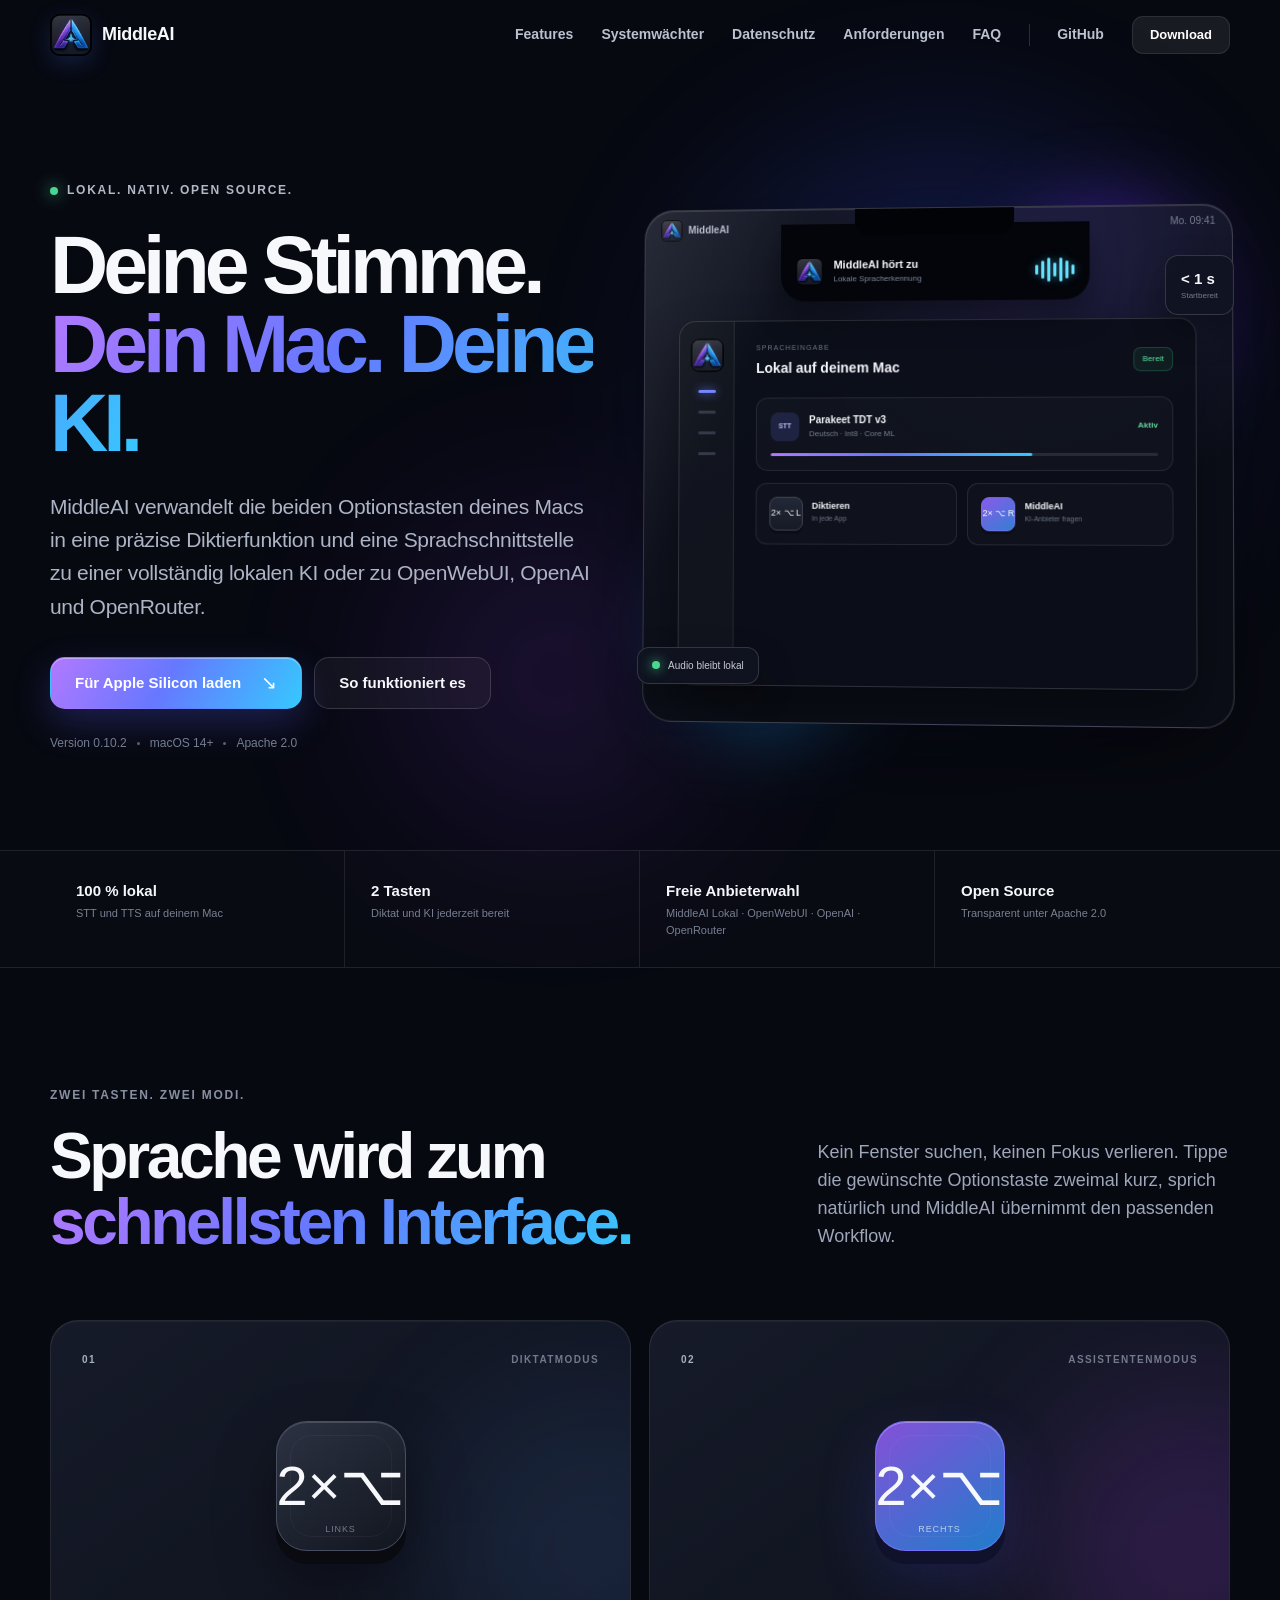
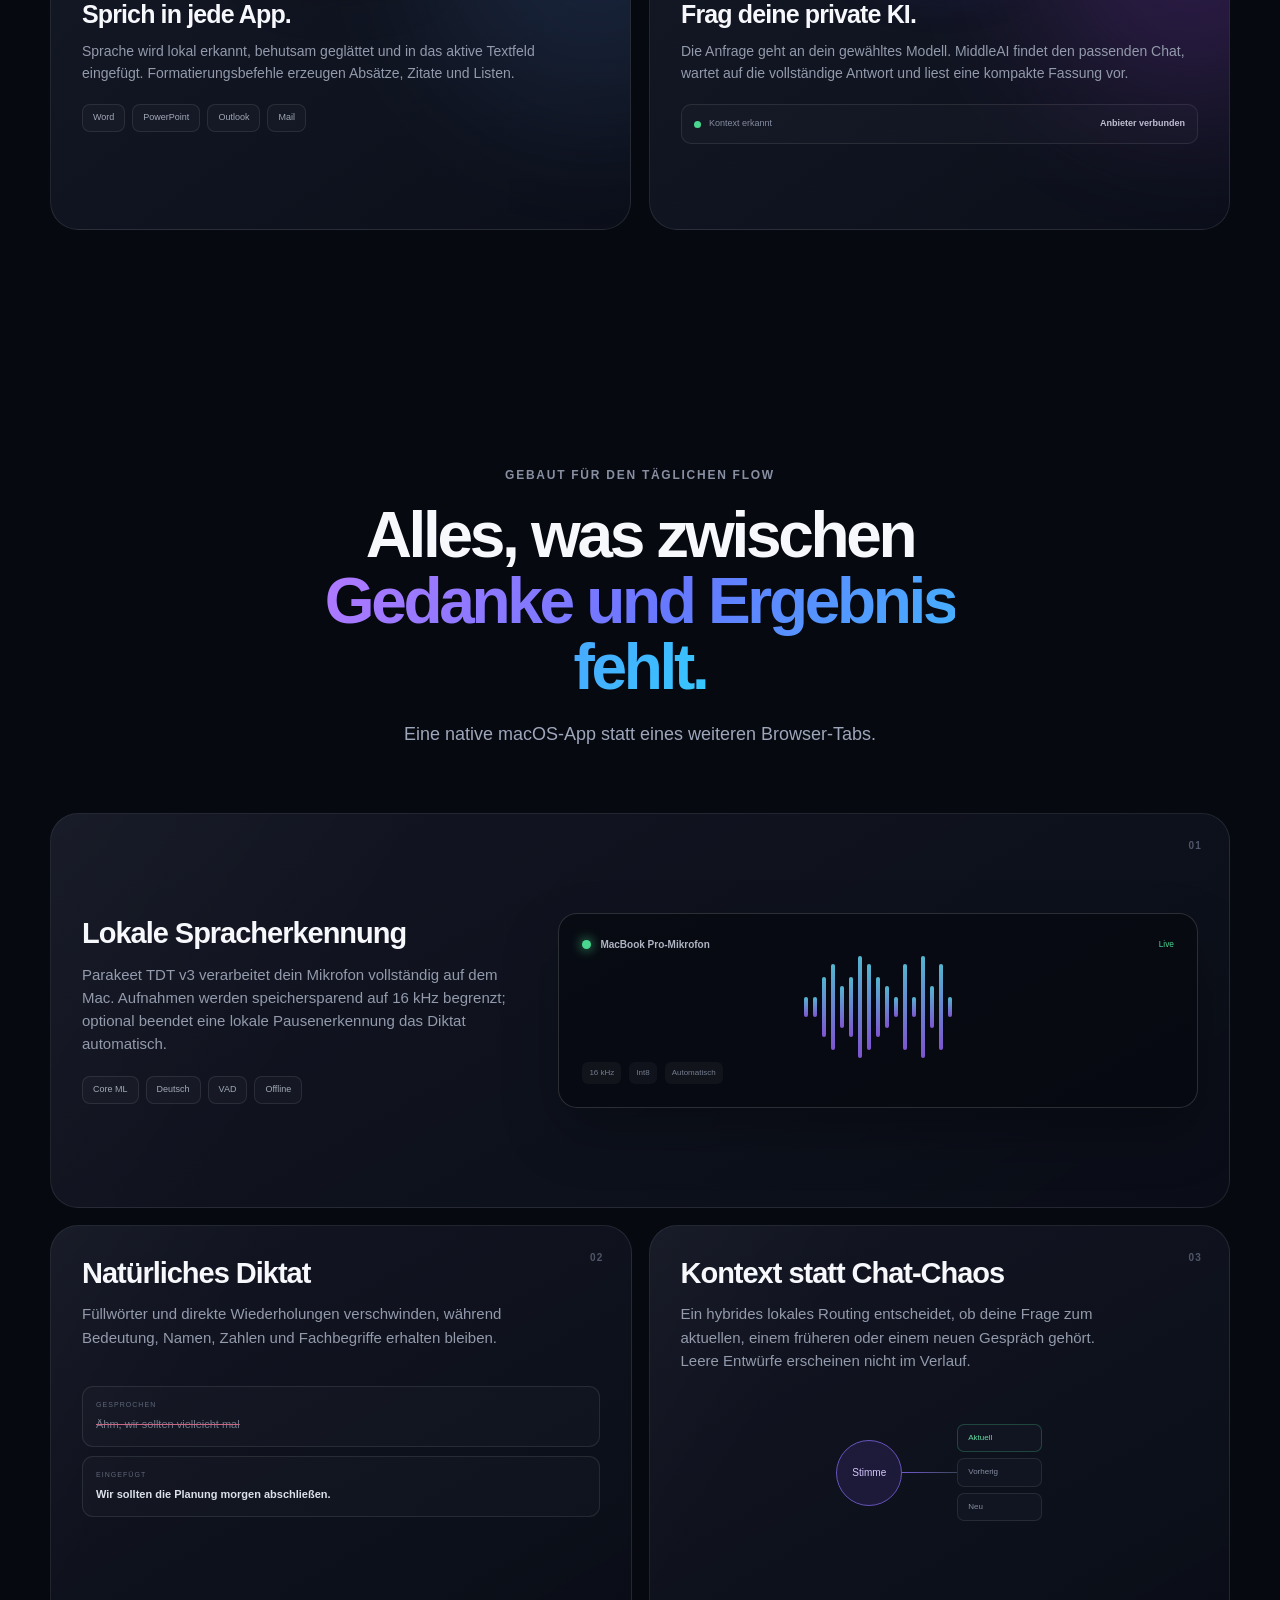
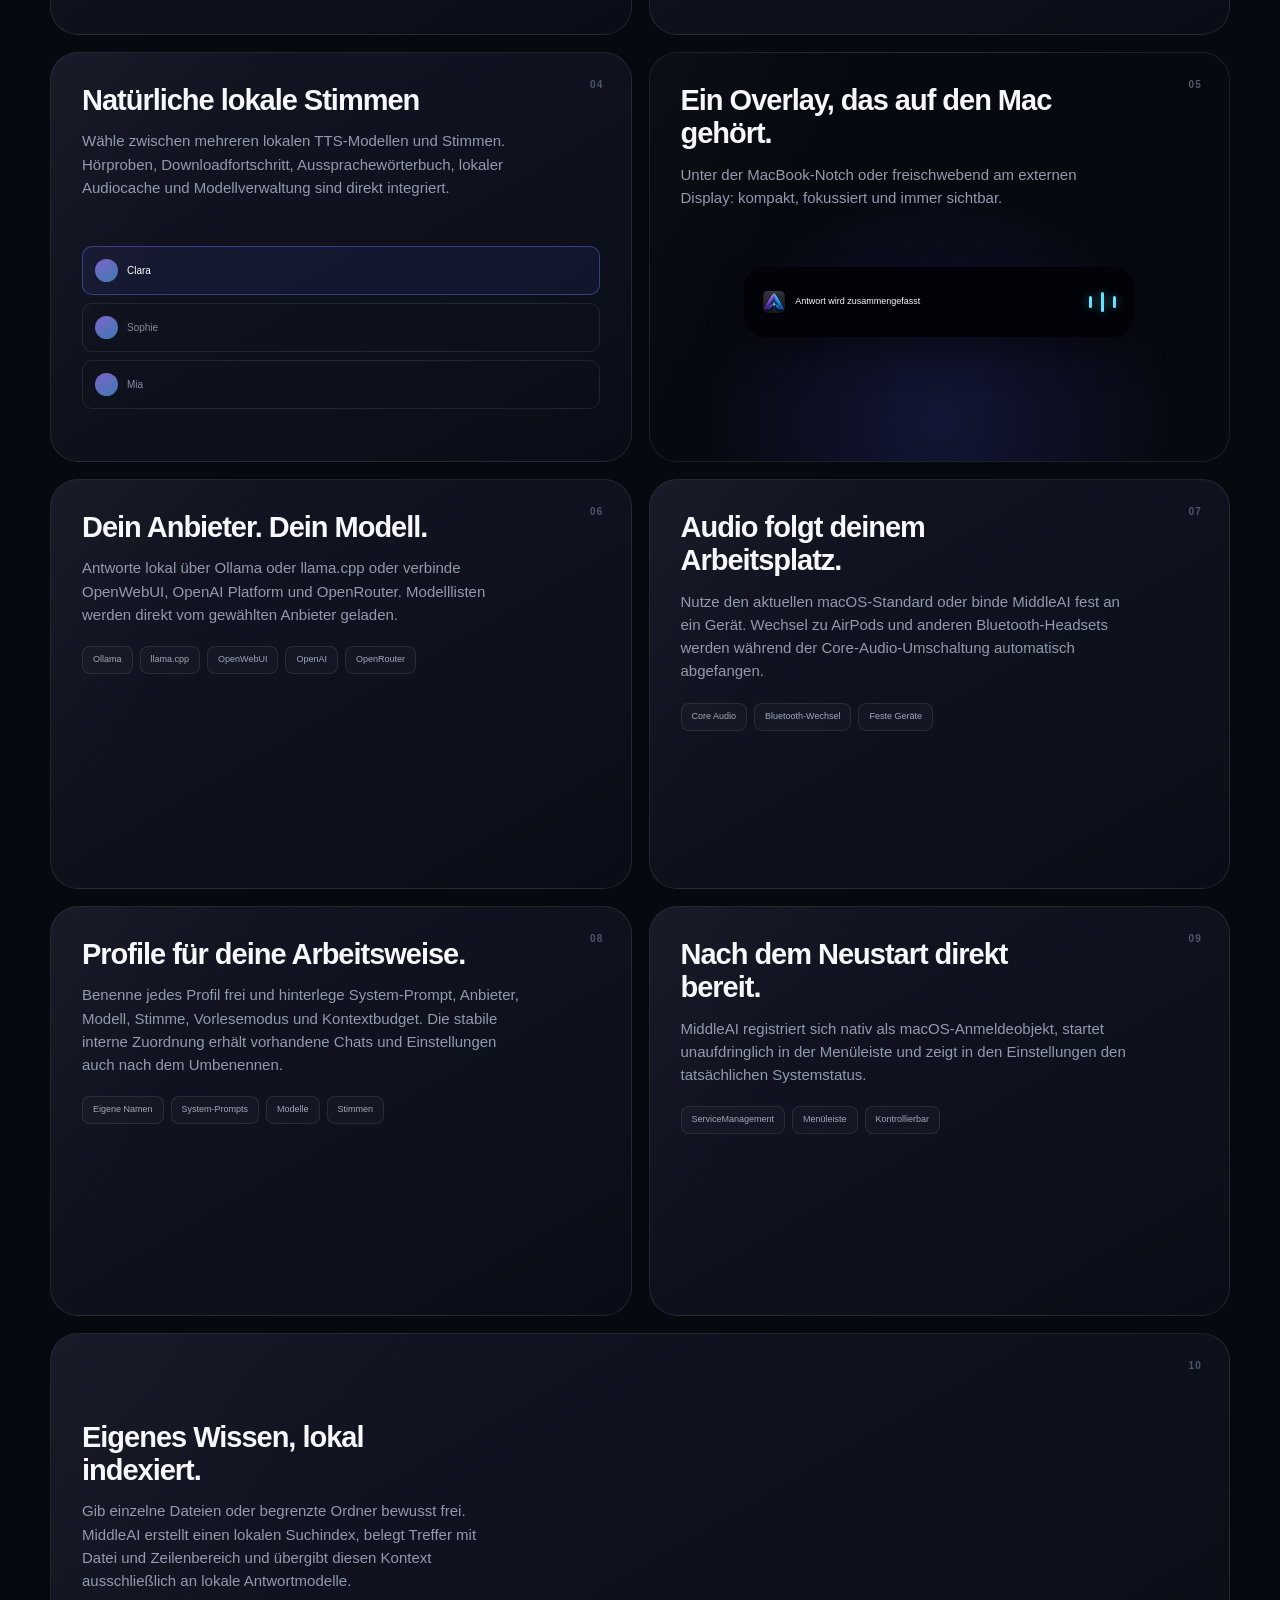
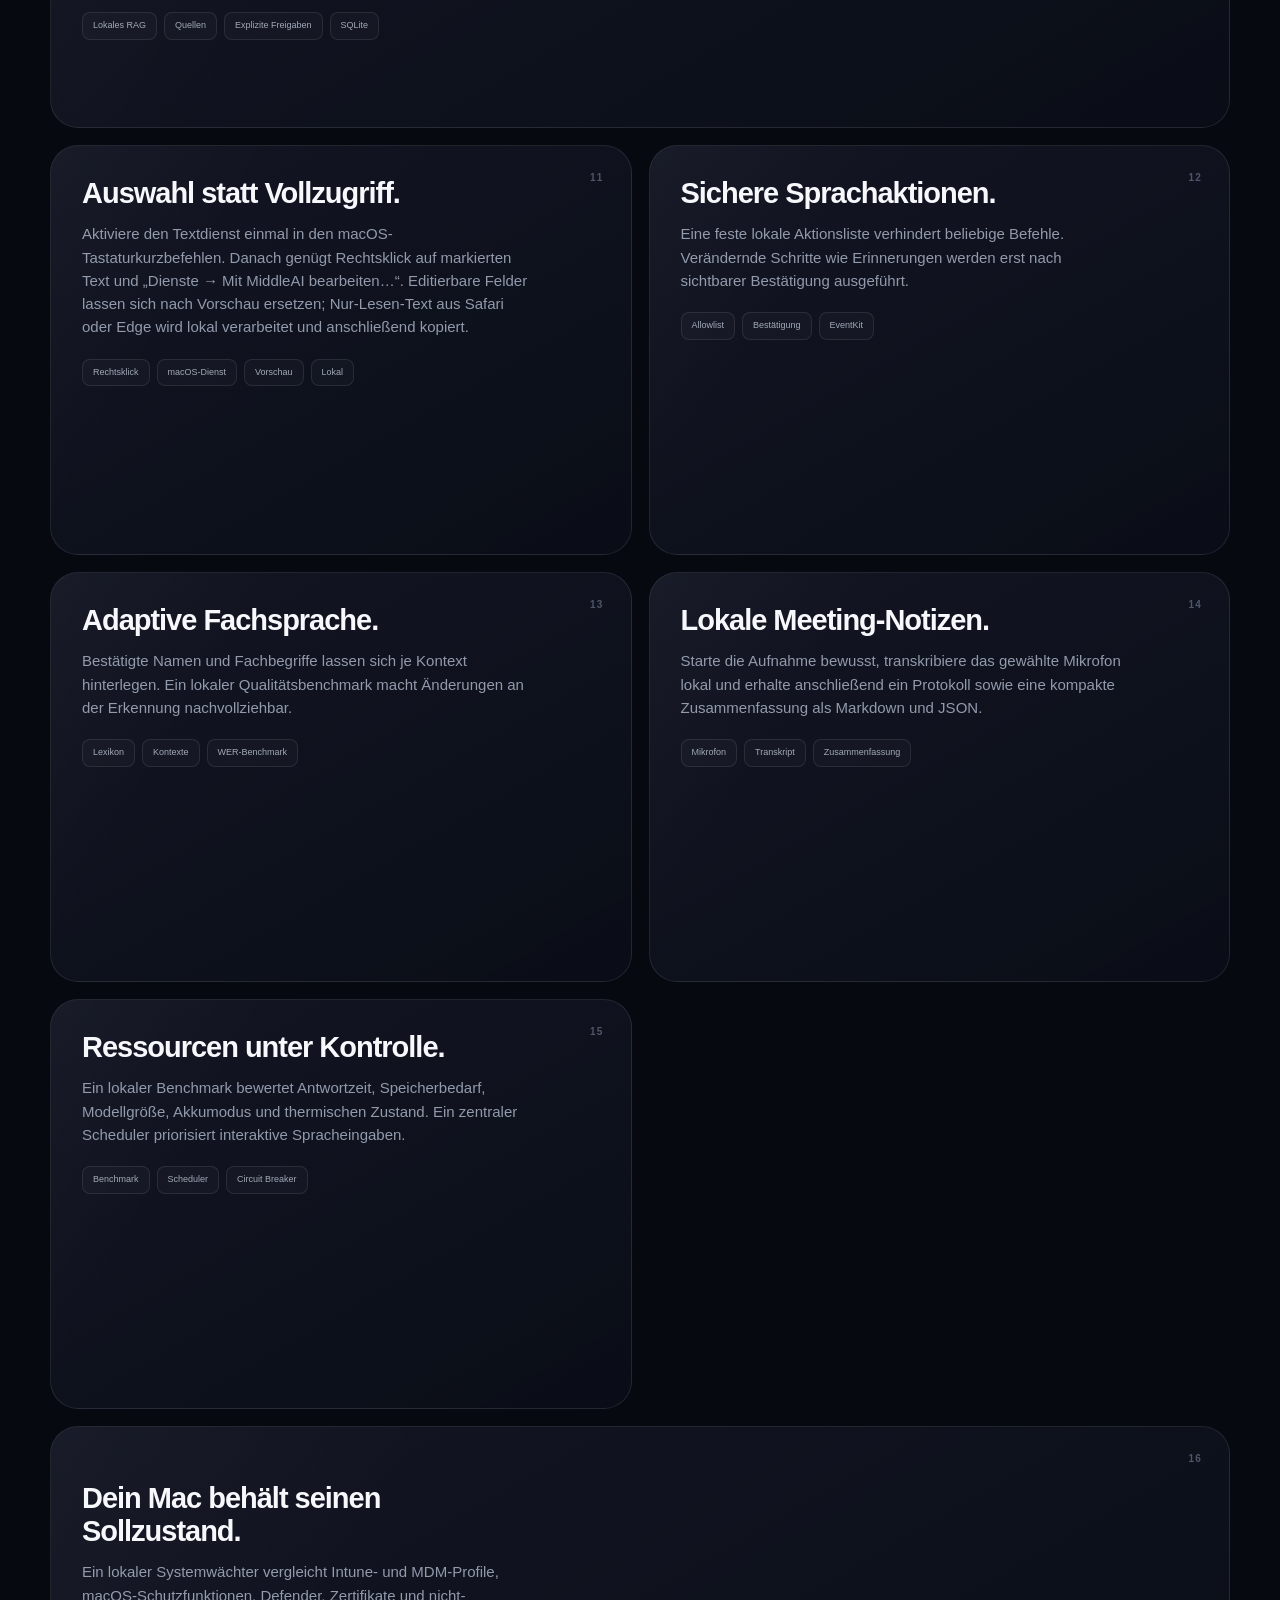
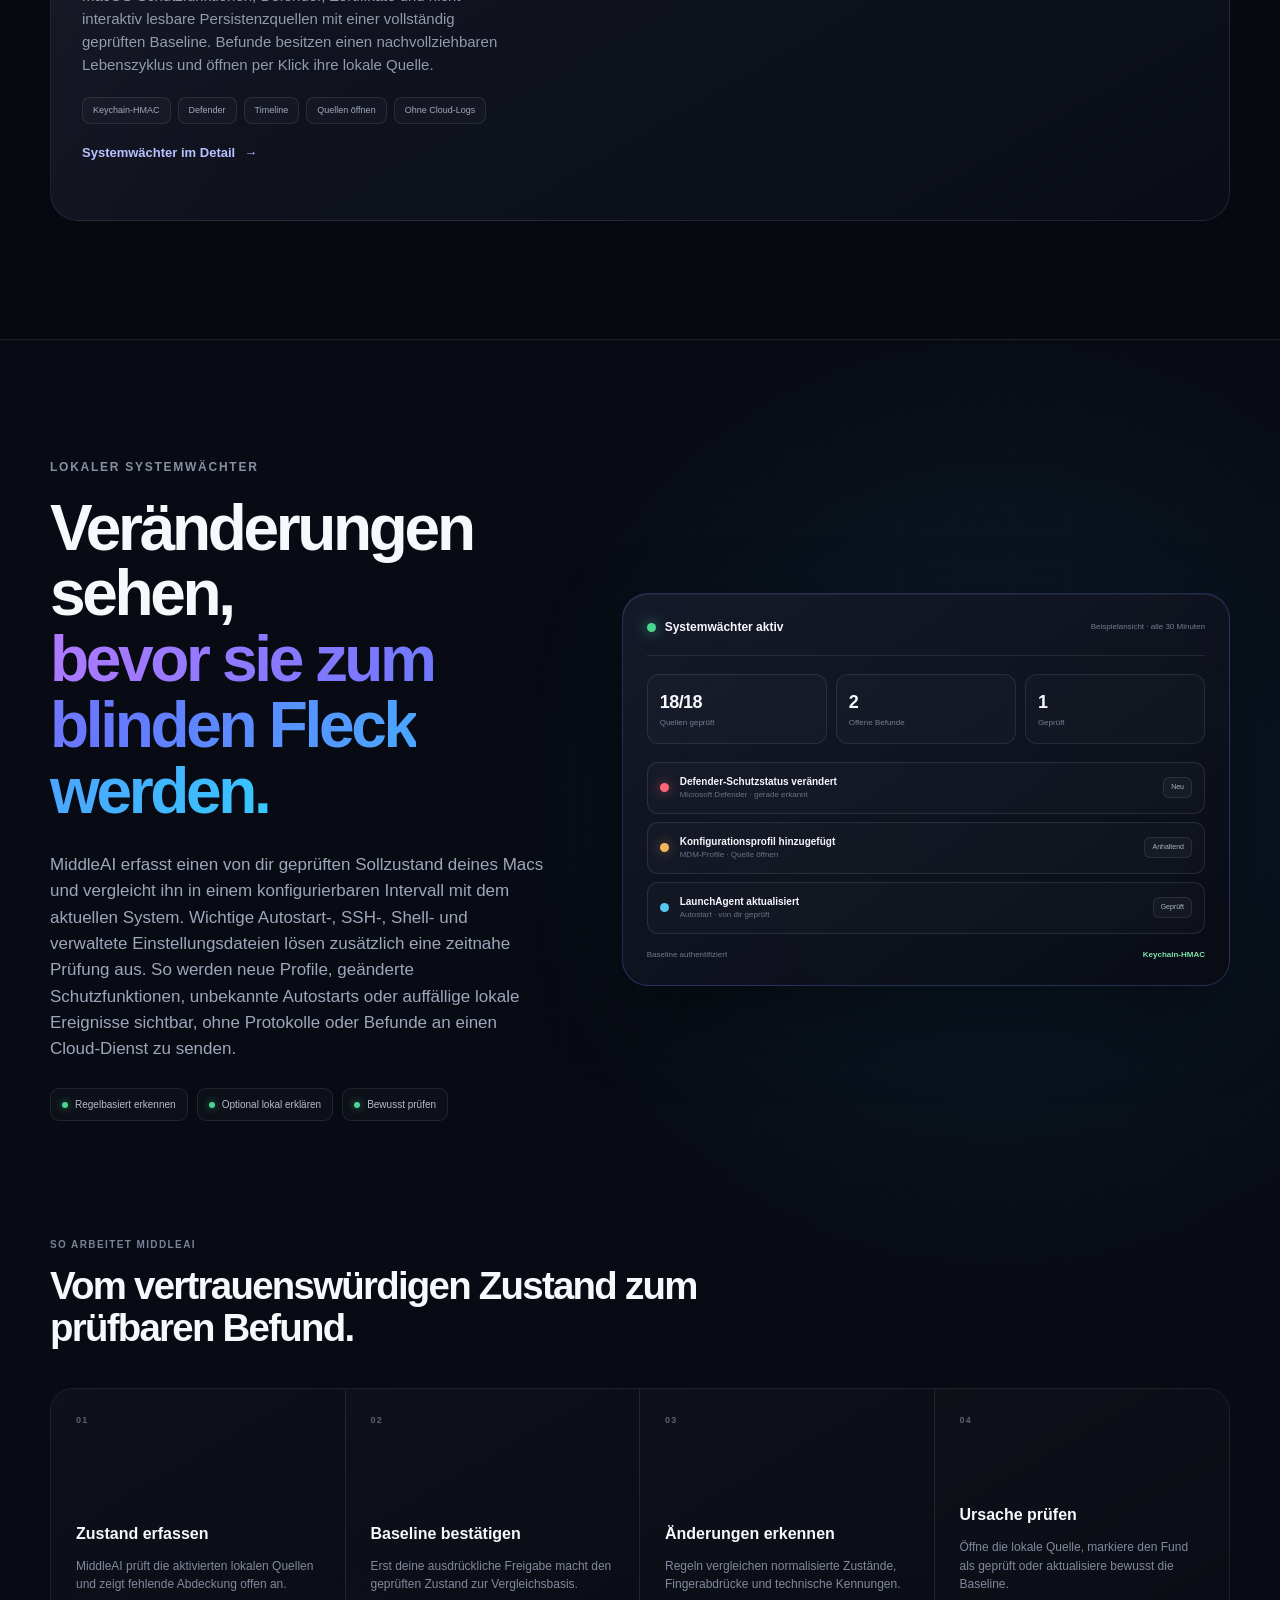
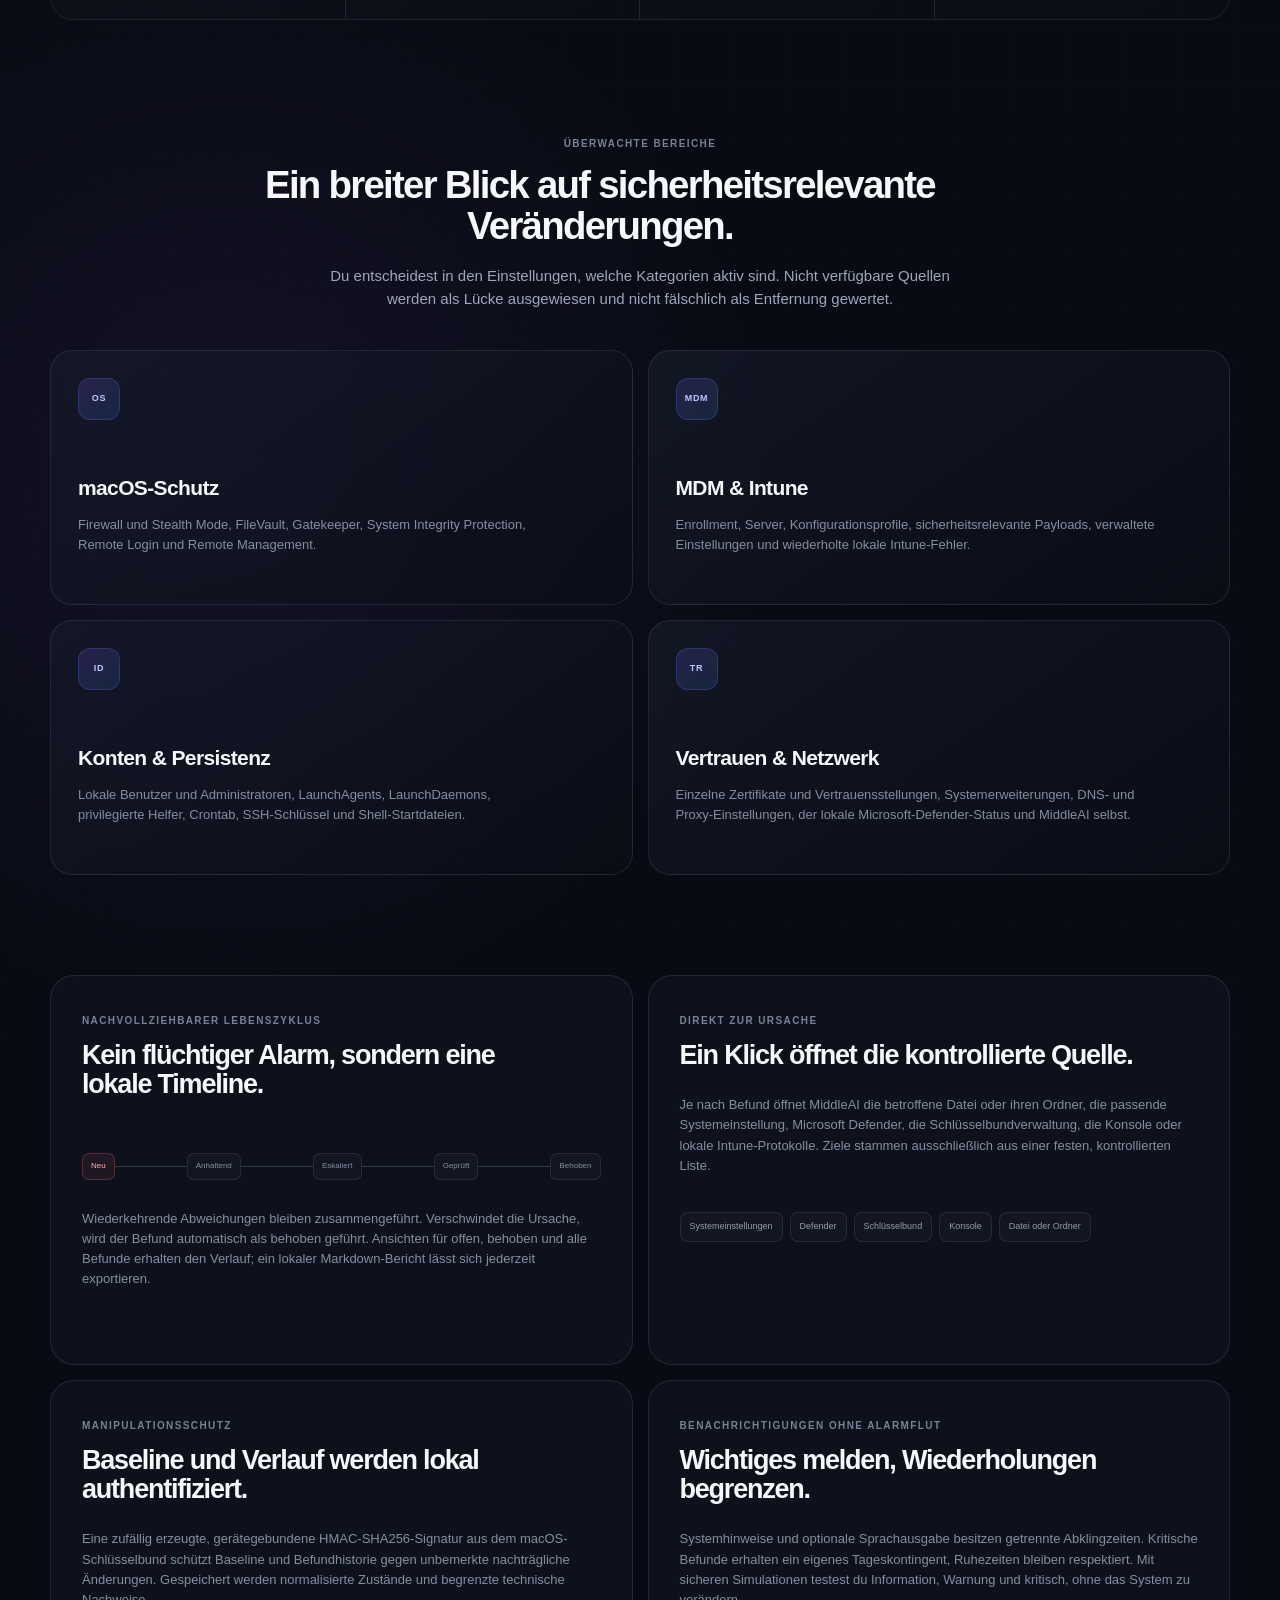
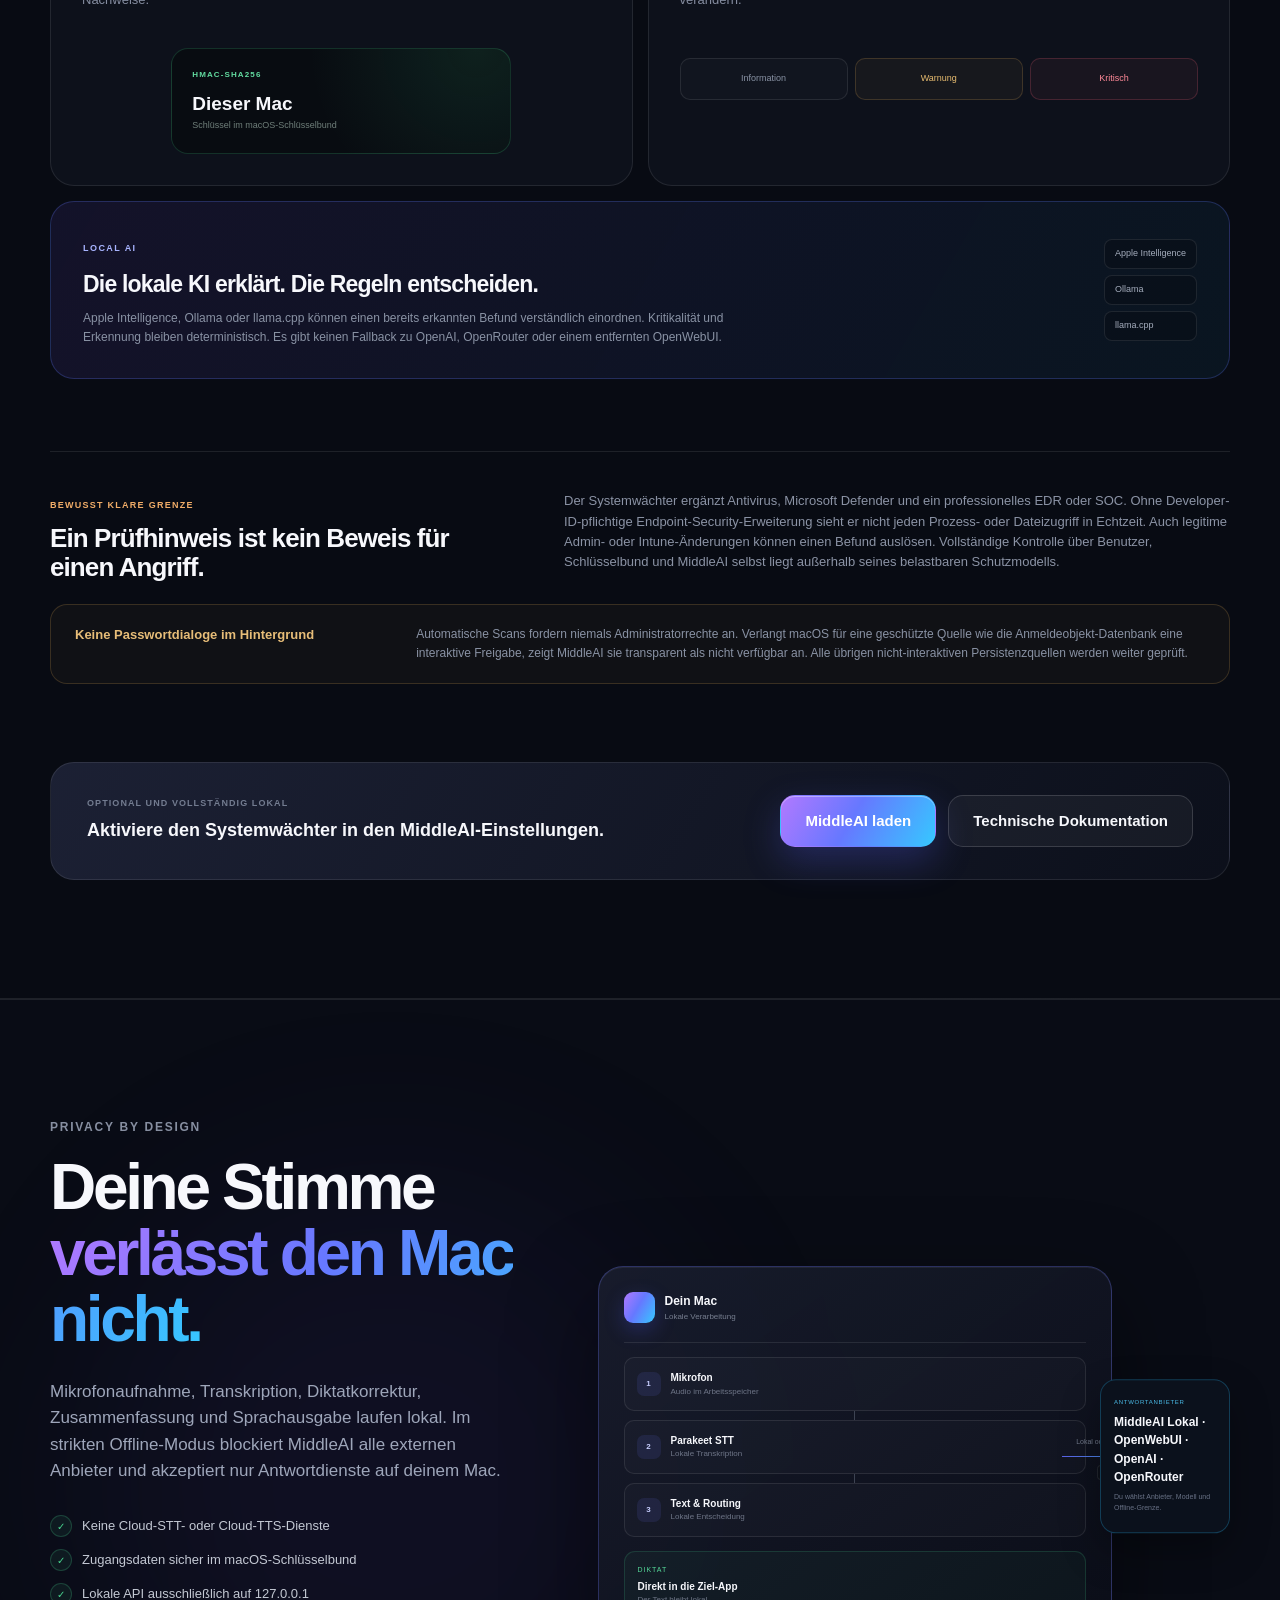
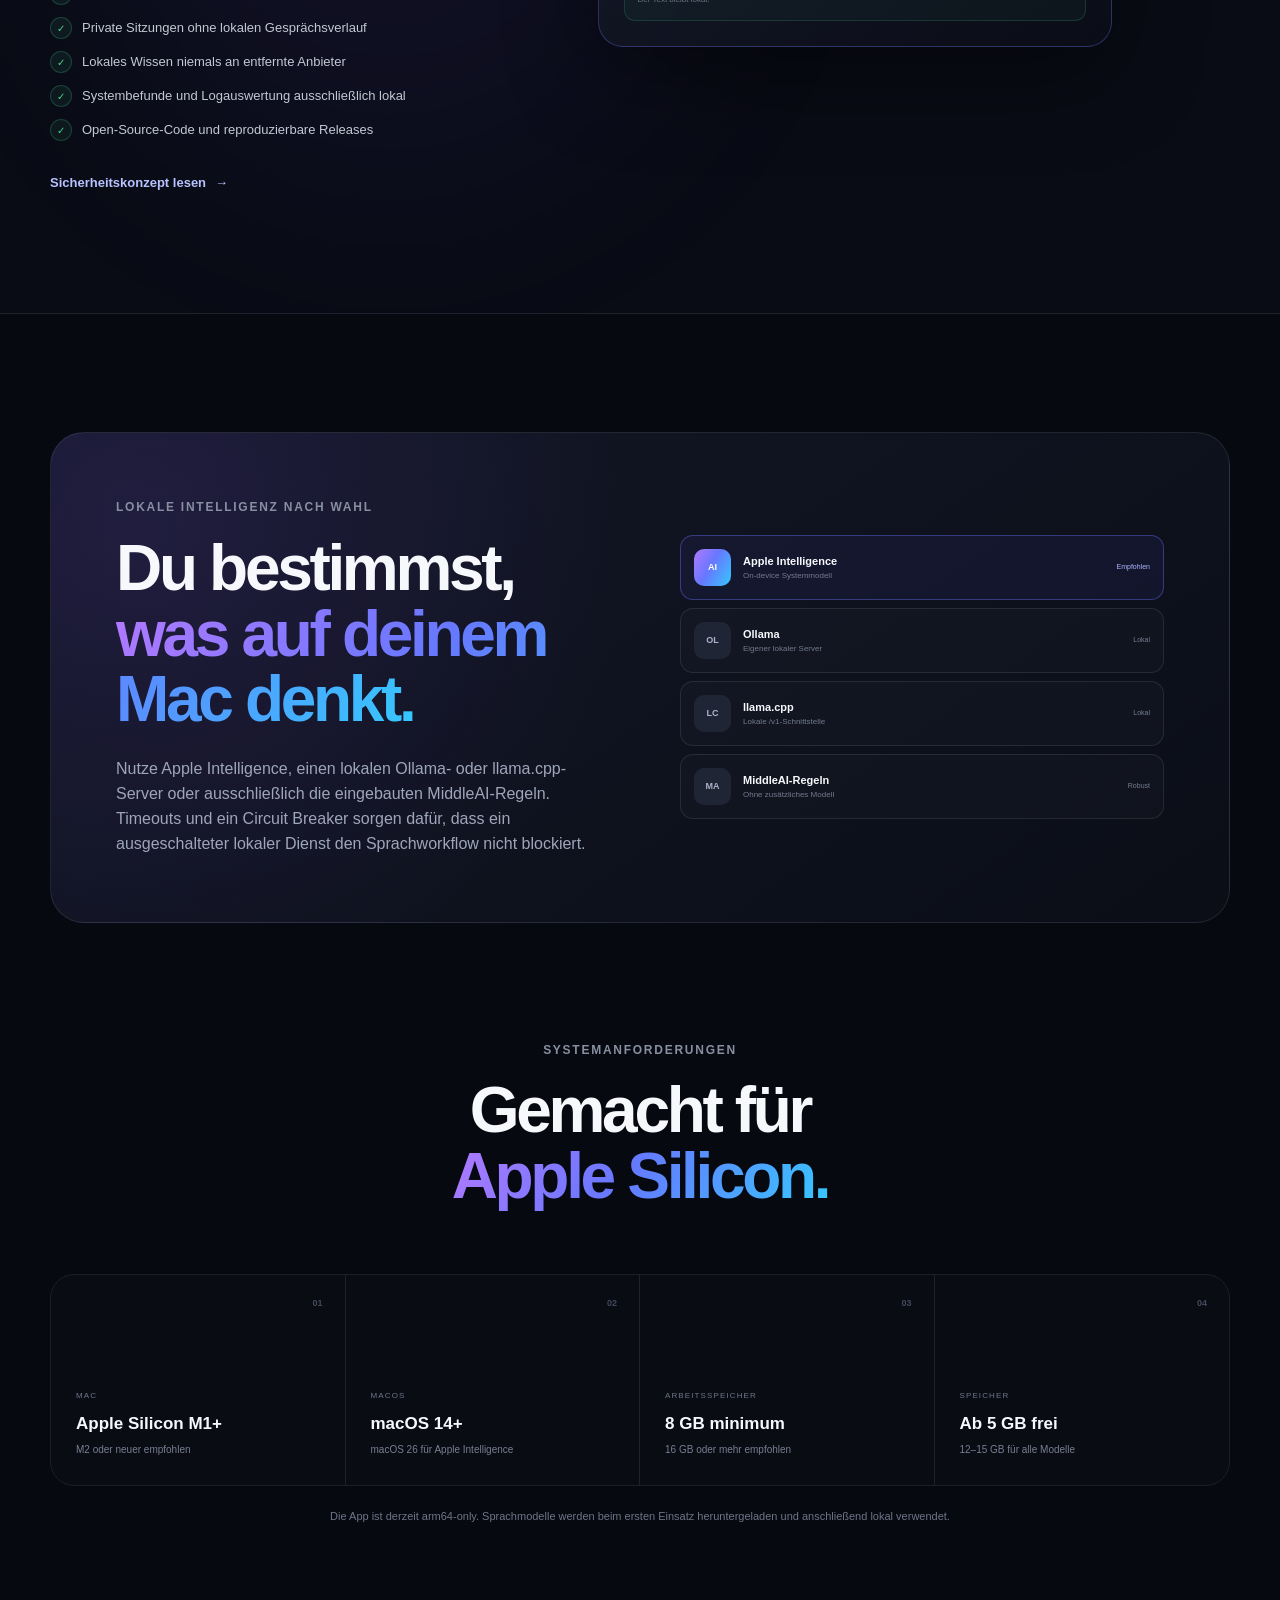
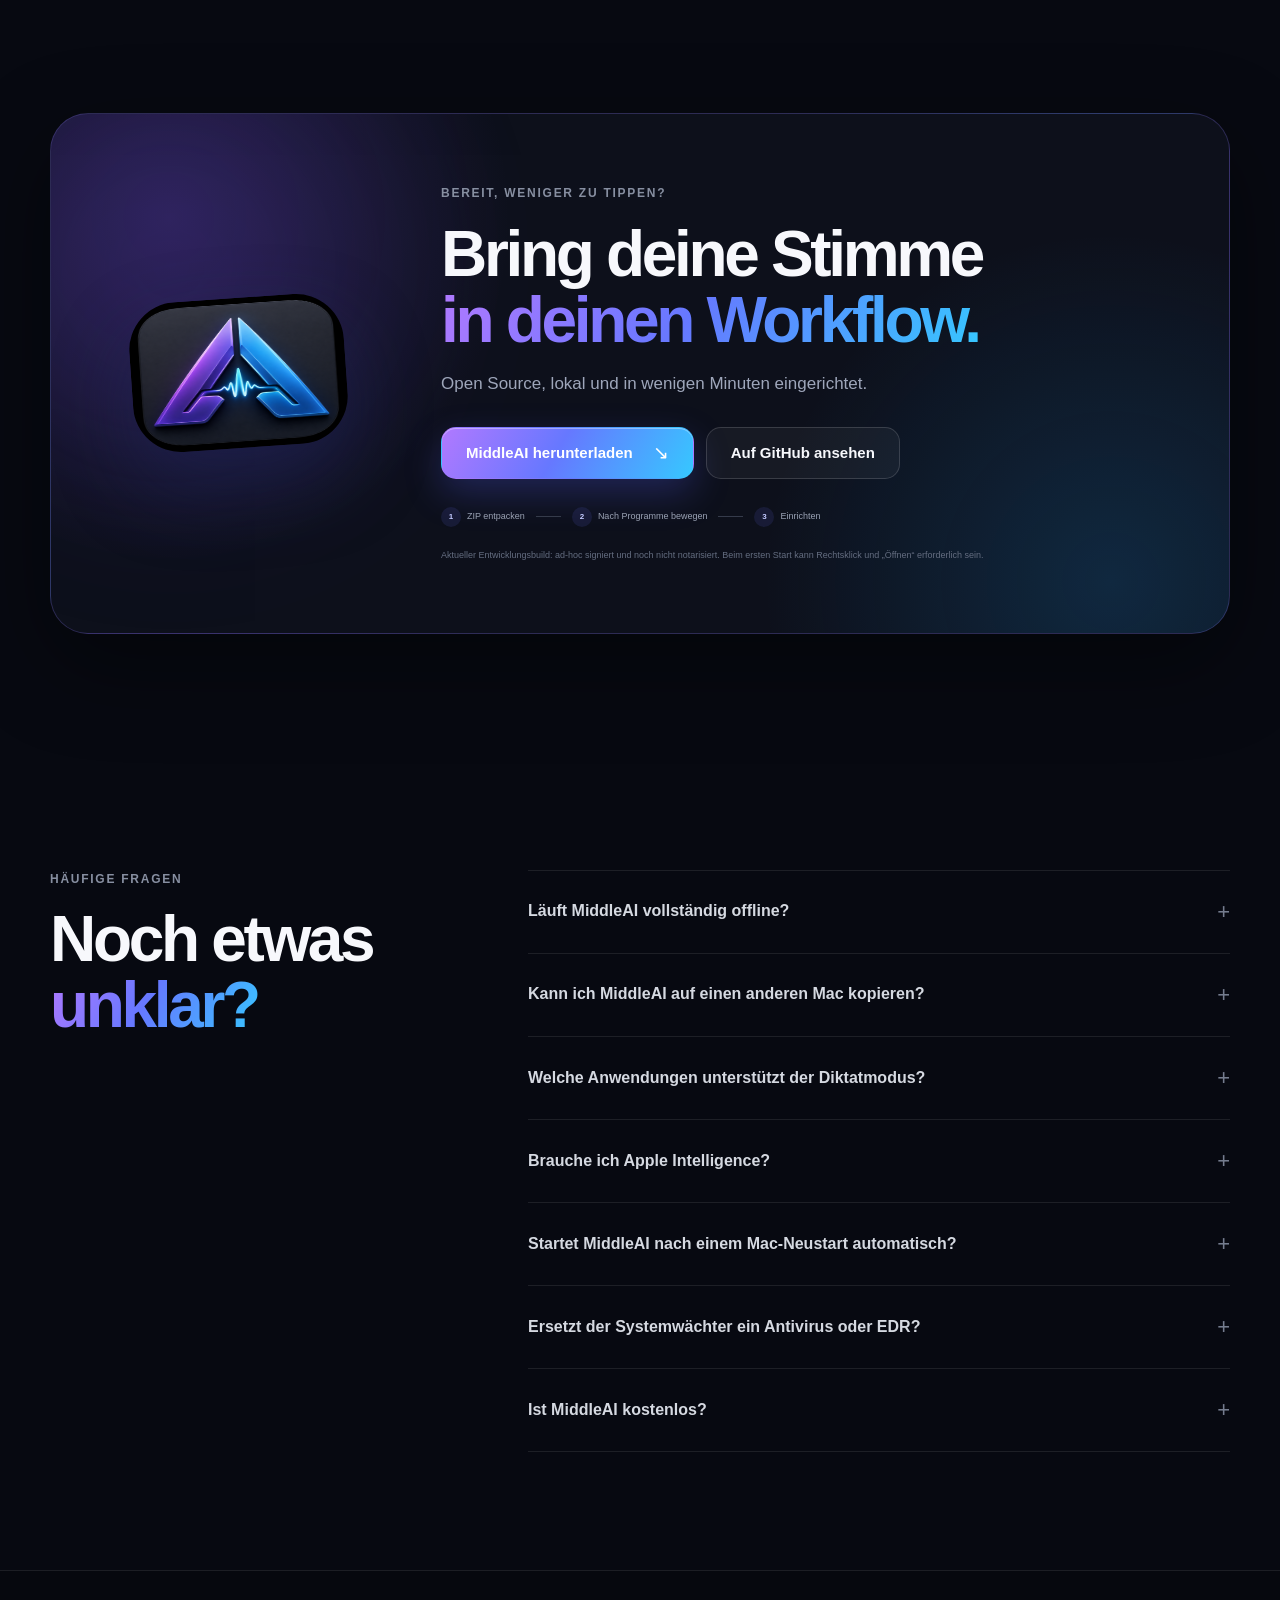
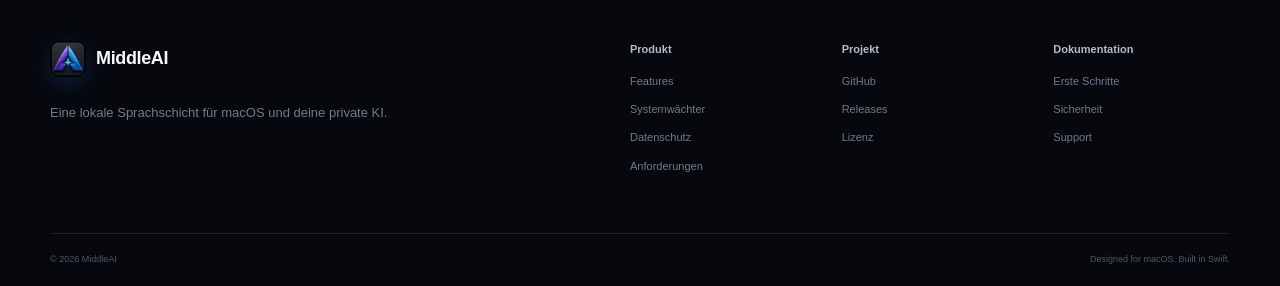
==== commit 9d5f084c: "Prevent system monitor password prompts" ====
--- a/docs/index.html
+++ b/docs/index.html
@@ -75,7 +75,7 @@
             <a class="button button-secondary" href="#how-it-works">So funktioniert es</a>
           </div>
           <div class="hero-meta">
-            <span class="version-label">Version 0.10.1</span>
+            <span class="version-label">Version 0.10.2</span>
             <span>macOS 14+</span>
             <span>Apache 2.0</span>
           </div>
@@ -301,7 +301,7 @@
             <div class="feature-number">16</div>
             <div class="feature-copy">
               <h3>Dein Mac behält seinen Sollzustand.</h3>
-              <p>Ein lokaler Systemwächter vergleicht Intune- und MDM-Profile, macOS-Schutzfunktionen, Defender, Zertifikate, Login Items und weitere Persistenzquellen mit einer vollständig geprüften Baseline. Befunde besitzen einen nachvollziehbaren Lebenszyklus und öffnen per Klick ihre lokale Quelle.</p>
+              <p>Ein lokaler Systemwächter vergleicht Intune- und MDM-Profile, macOS-Schutzfunktionen, Defender, Zertifikate und nicht-interaktiv lesbare Persistenzquellen mit einer vollständig geprüften Baseline. Befunde besitzen einen nachvollziehbaren Lebenszyklus und öffnen per Klick ihre lokale Quelle.</p>
               <div class="feature-tags"><span>Keychain-HMAC</span><span>Defender</span><span>Timeline</span><span>Quellen öffnen</span><span>Ohne Cloud-Logs</span></div>
               <a class="text-link feature-detail-link" href="#systemwaechter">Systemwächter im Detail <span>→</span></a>
             </div>
@@ -353,7 +353,7 @@
                 </div>
                 <div class="dashboard-finding finding-reviewed">
                   <span class="finding-indicator"></span>
-                  <div><strong>Anmeldeobjekt aktualisiert</strong><small>Login Items · von dir geprüft</small></div>
+                  <div><strong>LaunchAgent aktualisiert</strong><small>Autostart · von dir geprüft</small></div>
                   <span class="finding-state">Geprüft</span>
                 </div>
               </div>
@@ -394,7 +394,7 @@
               <article class="capability-card reveal">
                 <div class="capability-icon">ID</div>
                 <h4>Konten &amp; Persistenz</h4>
-                <p>Lokale Benutzer und Administratoren, LaunchAgents, LaunchDaemons, privilegierte Helfer, Login Items, Crontab, SSH-Schlüssel und Shell-Startdateien.</p>
+                <p>Lokale Benutzer und Administratoren, LaunchAgents, LaunchDaemons, privilegierte Helfer, Crontab, SSH-Schlüssel und Shell-Startdateien.</p>
               </article>
               <article class="capability-card reveal reveal-delay">
                 <div class="capability-icon">TR</div>
@@ -459,6 +459,11 @@
               <h3>Ein Prüfhinweis ist kein Beweis für einen Angriff.</h3>
             </div>
             <p>Der Systemwächter ergänzt Antivirus, Microsoft Defender und ein professionelles EDR oder SOC. Ohne Developer-ID-pflichtige Endpoint-Security-Erweiterung sieht er nicht jeden Prozess- oder Dateizugriff in Echtzeit. Auch legitime Admin- oder Intune-Änderungen können einen Befund auslösen. Vollständige Kontrolle über Benutzer, Schlüsselbund und MiddleAI selbst liegt außerhalb seines belastbaren Schutzmodells.</p>
+          </div>
+
+          <div class="monitor-auth-note reveal">
+            <strong>Keine Passwortdialoge im Hintergrund</strong>
+            <p>Automatische Scans fordern niemals Administratorrechte an. Verlangt macOS für eine geschützte Quelle wie die Anmeldeobjekt-Datenbank eine interaktive Freigabe, zeigt MiddleAI sie transparent als nicht verfügbar an. Alle übrigen nicht-interaktiven Persistenzquellen werden weiter geprüft.</p>
           </div>
 
           <div class="monitor-cta reveal">
--- a/docs/styles.css
+++ b/docs/styles.css
@@ -409,6 +409,9 @@
 .monitor-limits > div > span { color: #f1ad68; font-size: 9px; font-weight: 800; letter-spacing: .14em; text-transform: uppercase; }
 .monitor-limits h3 { margin: 8px 0 0; font-size: 26px; line-height: 1.12; letter-spacing: -.035em; }
 .monitor-limits > p { margin: 0; color: #8b93a5; font-size: 13px; }
+.monitor-auth-note { margin-top: 22px; padding: 20px 24px; display: grid; grid-template-columns: .55fr 1.45fr; gap: 42px; border: 1px solid rgba(244,184,92,.18); border-radius: 17px; background: rgba(244,184,92,.035); }
+.monitor-auth-note strong { color: #e7bd78; font-size: 13px; }
+.monitor-auth-note p { margin: 0; color: #8992a4; font-size: 12px; }
 .monitor-cta { margin-top: 78px; padding: 32px 36px; display: flex; align-items: center; justify-content: space-between; gap: 35px; border: 1px solid var(--line); border-radius: 24px; background: linear-gradient(120deg, rgba(30,35,55,.92), rgba(13,17,28,.92)); }
 .monitor-cta > div:first-child { display: flex; flex-direction: column; }
 .monitor-cta > div:first-child span { color: #737c90; font-size: 9px; font-weight: 750; letter-spacing: .12em; text-transform: uppercase; }
@@ -489,7 +492,7 @@
   .split-heading { grid-template-columns: 1fr; gap: 25px; }.mode-grid { gap: 14px; }
   .privacy-grid { grid-template-columns: 1fr; }.privacy-copy { max-width: 700px; }.privacy-diagram { max-width: 670px; width: 100%; margin-inline: auto; }
   .system-monitor-intro { grid-template-columns: 1fr; gap: 50px; }.system-monitor-copy { max-width: 760px; }.workflow-grid { grid-template-columns: 1fr 1fr; }.workflow-grid li:nth-child(2) { border-right: 0; }.workflow-grid li:nth-child(-n+2) { border-bottom: 1px solid var(--line); }
-  .monitor-limits { grid-template-columns: 1fr; gap: 24px; }.monitor-cta { align-items: flex-start; flex-direction: column; }
+  .monitor-limits, .monitor-auth-note { grid-template-columns: 1fr; gap: 24px; }.monitor-cta { align-items: flex-start; flex-direction: column; }
   .intelligence-card { padding: 48px; gap: 45px; }
   .requirements-grid { grid-template-columns: 1fr 1fr; }.requirement:nth-child(2) { border-right: 0; }.requirement:nth-child(-n+2) { border-bottom: 1px solid var(--line); }
   .download-card { padding: 58px; grid-template-columns: 180px 1fr; gap: 45px; }.download-card > img { width: 170px; }
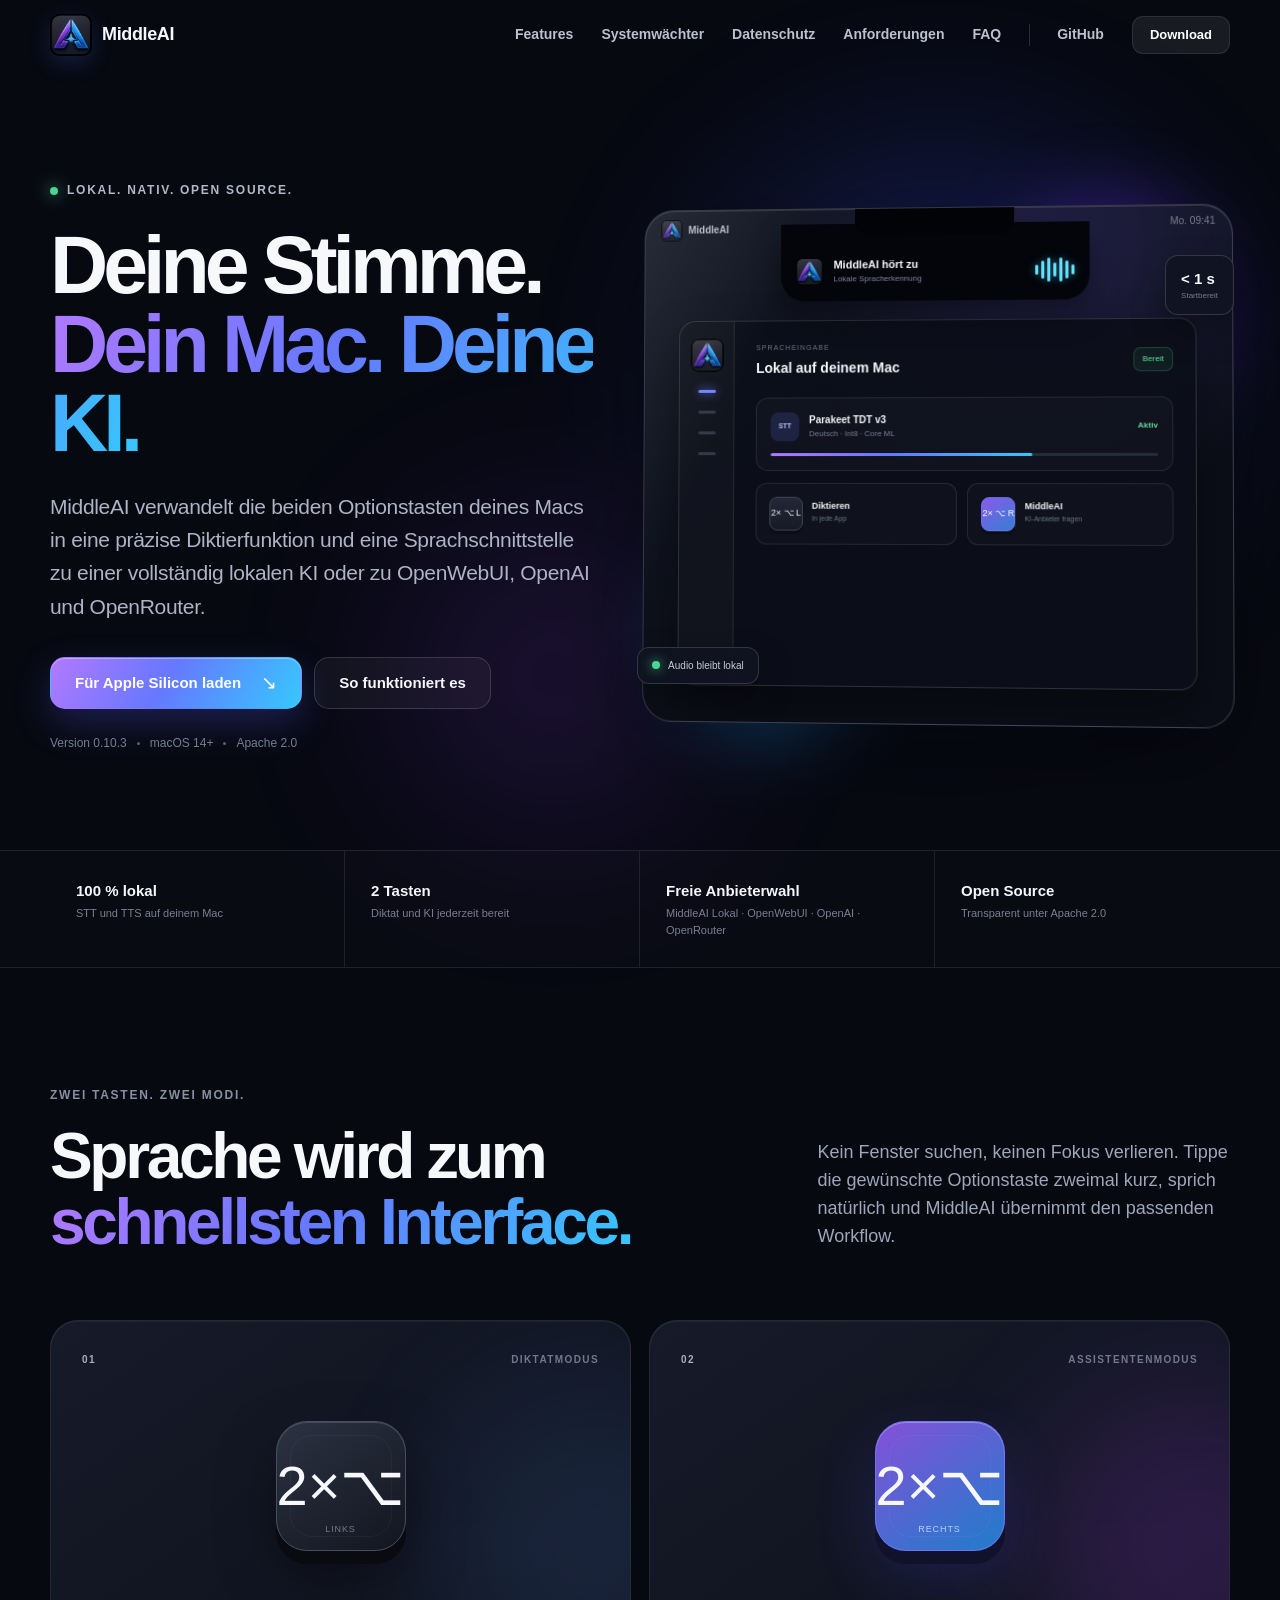
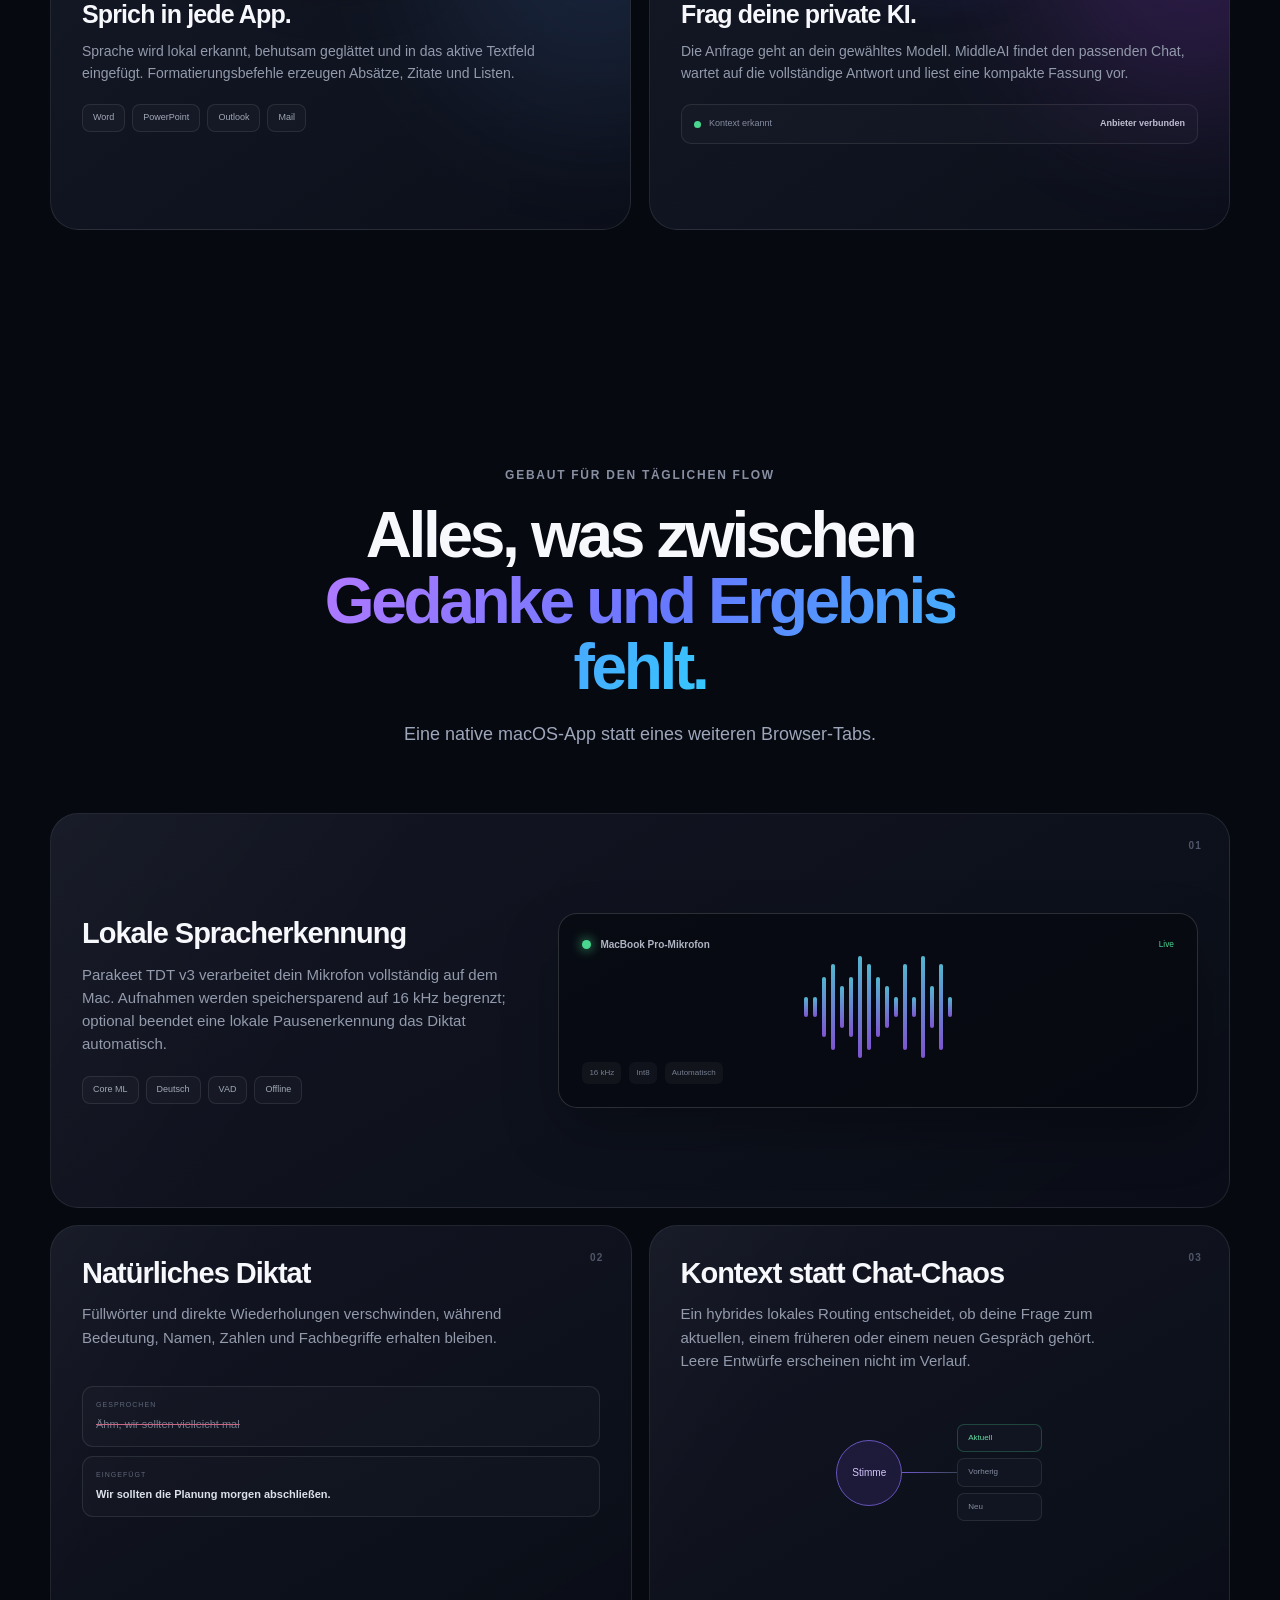
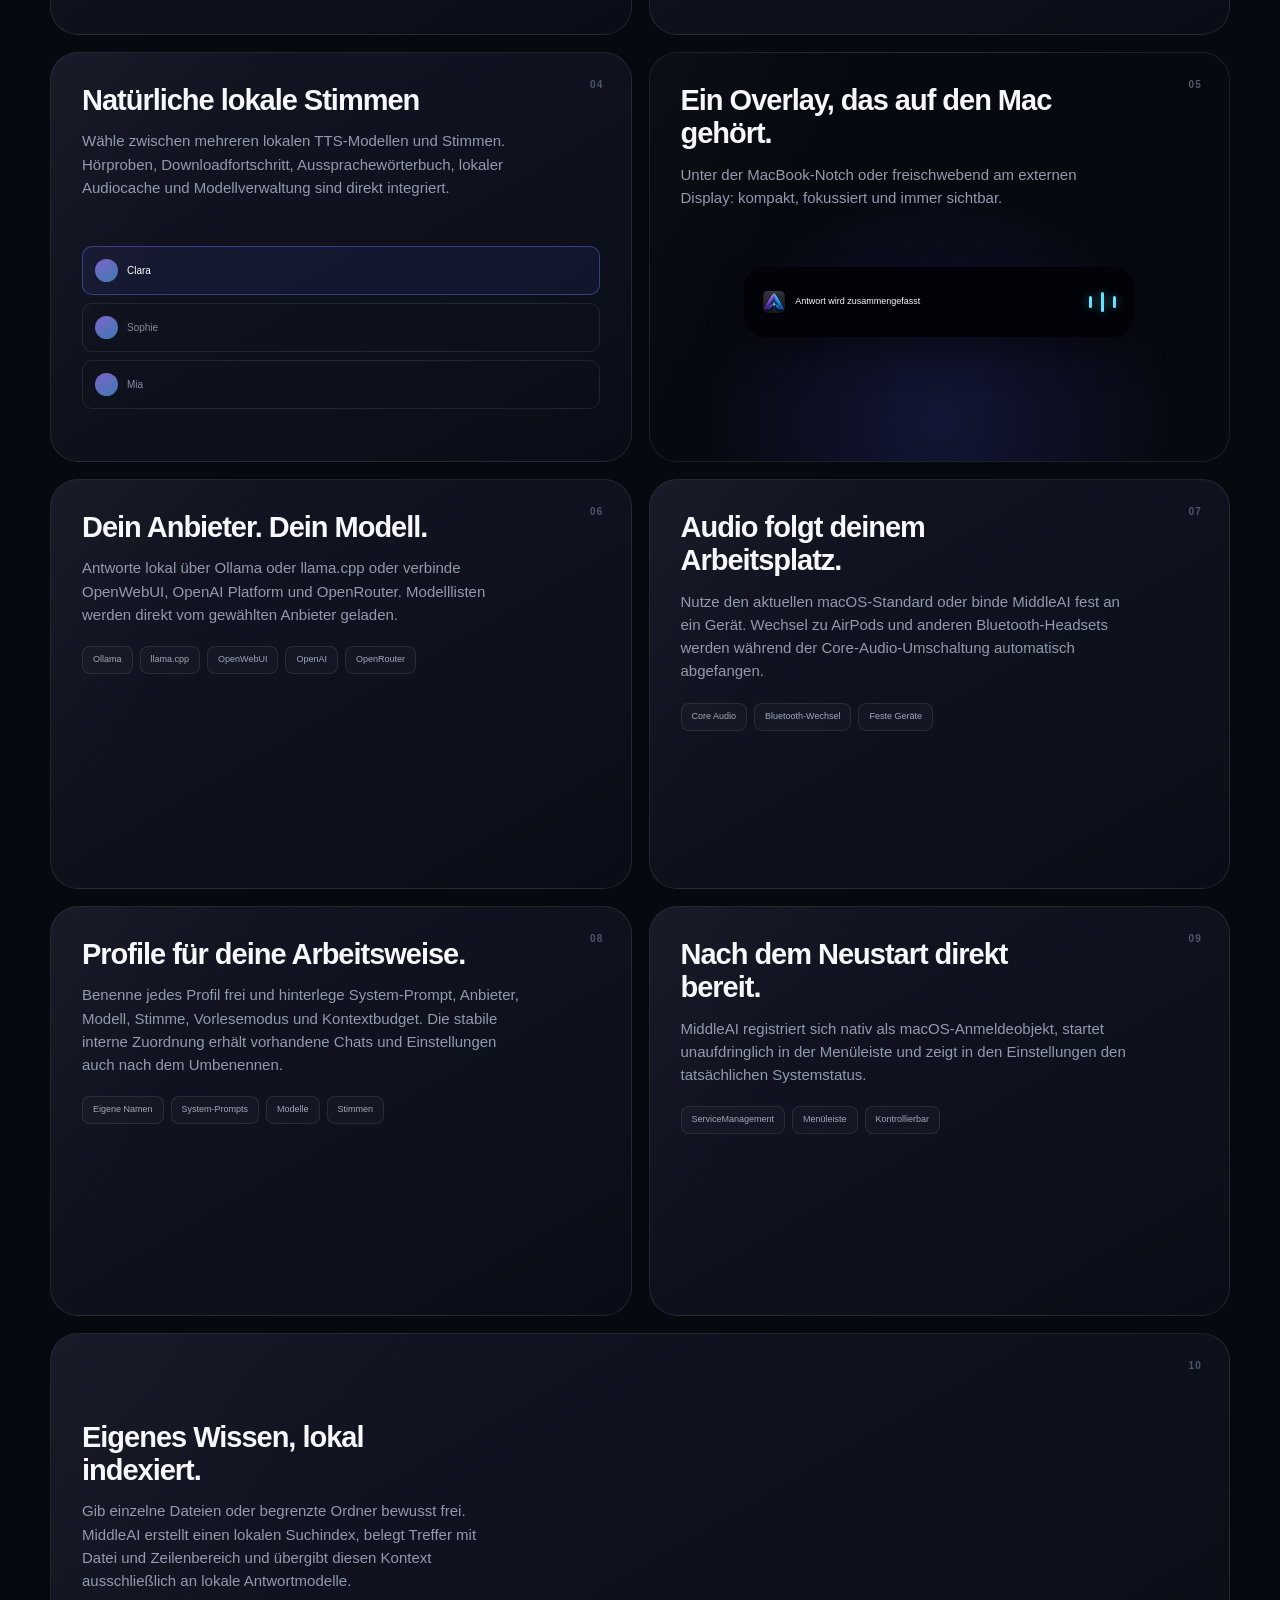
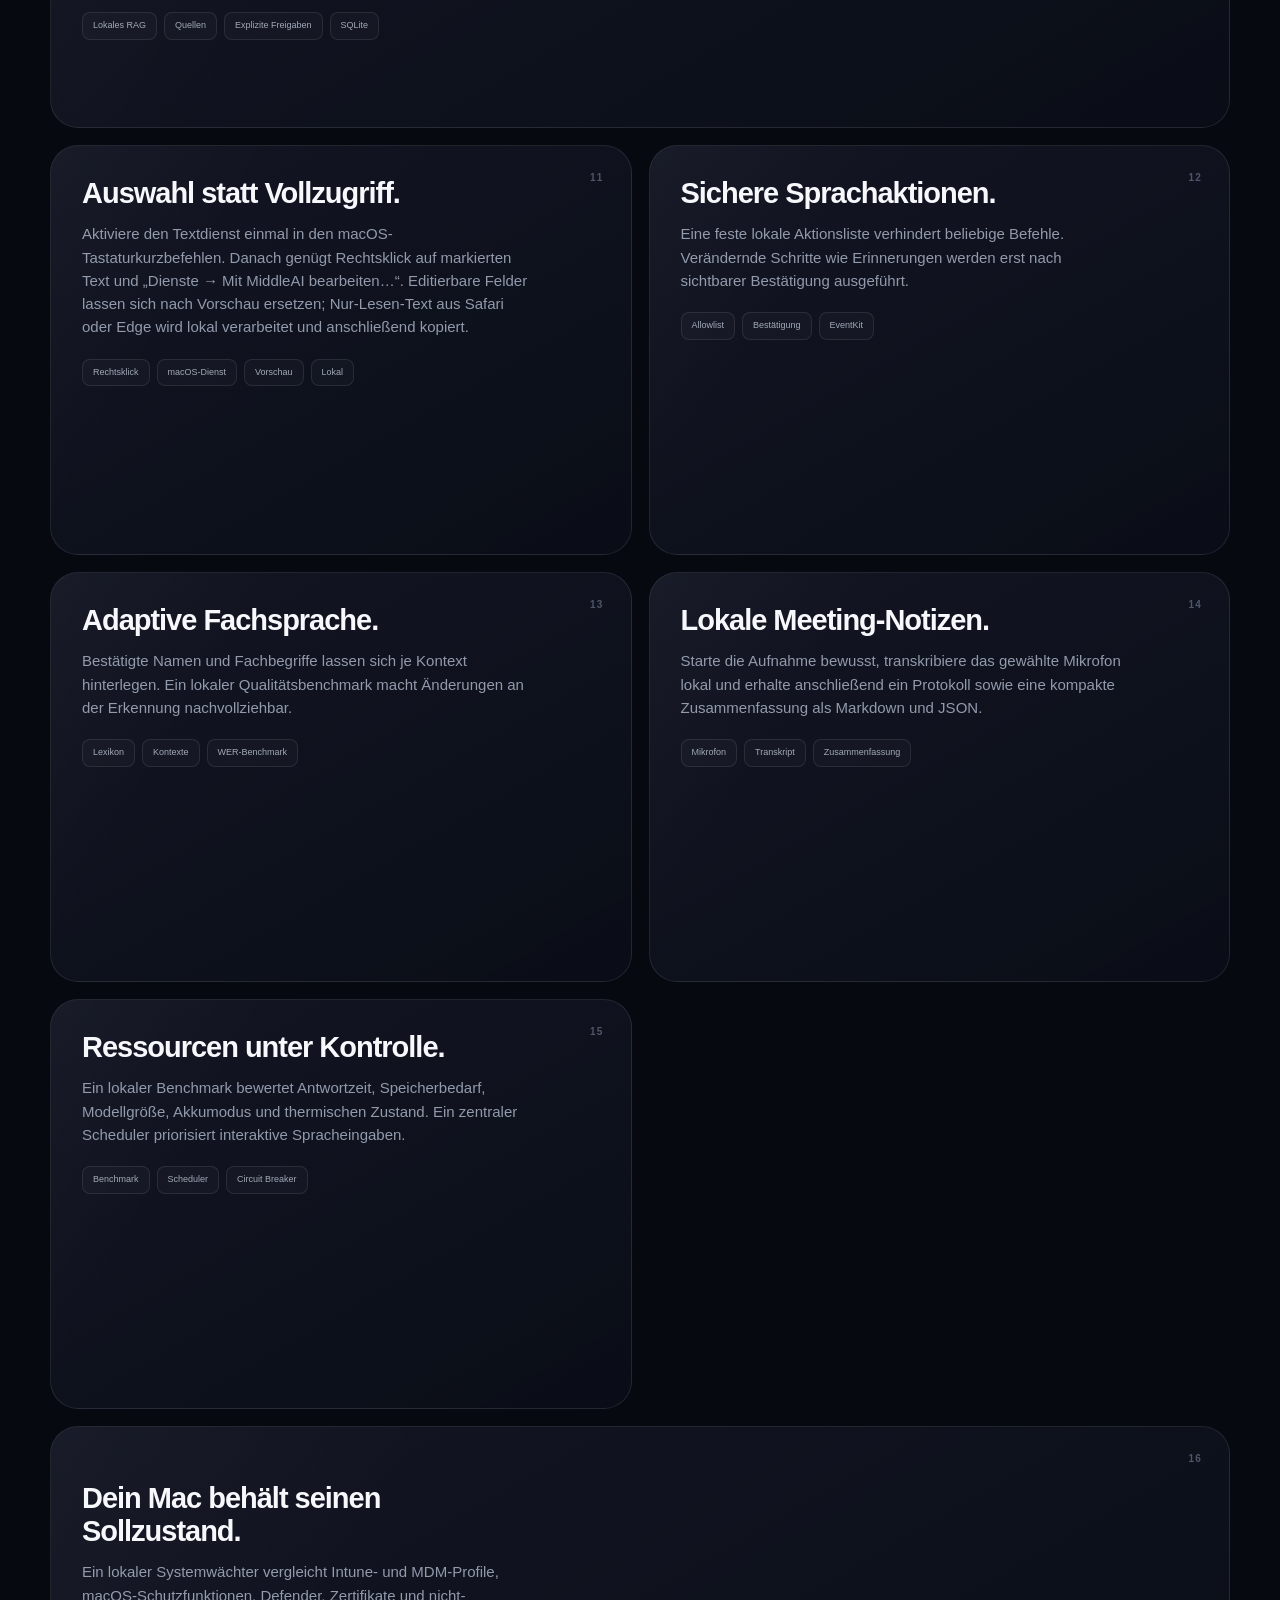
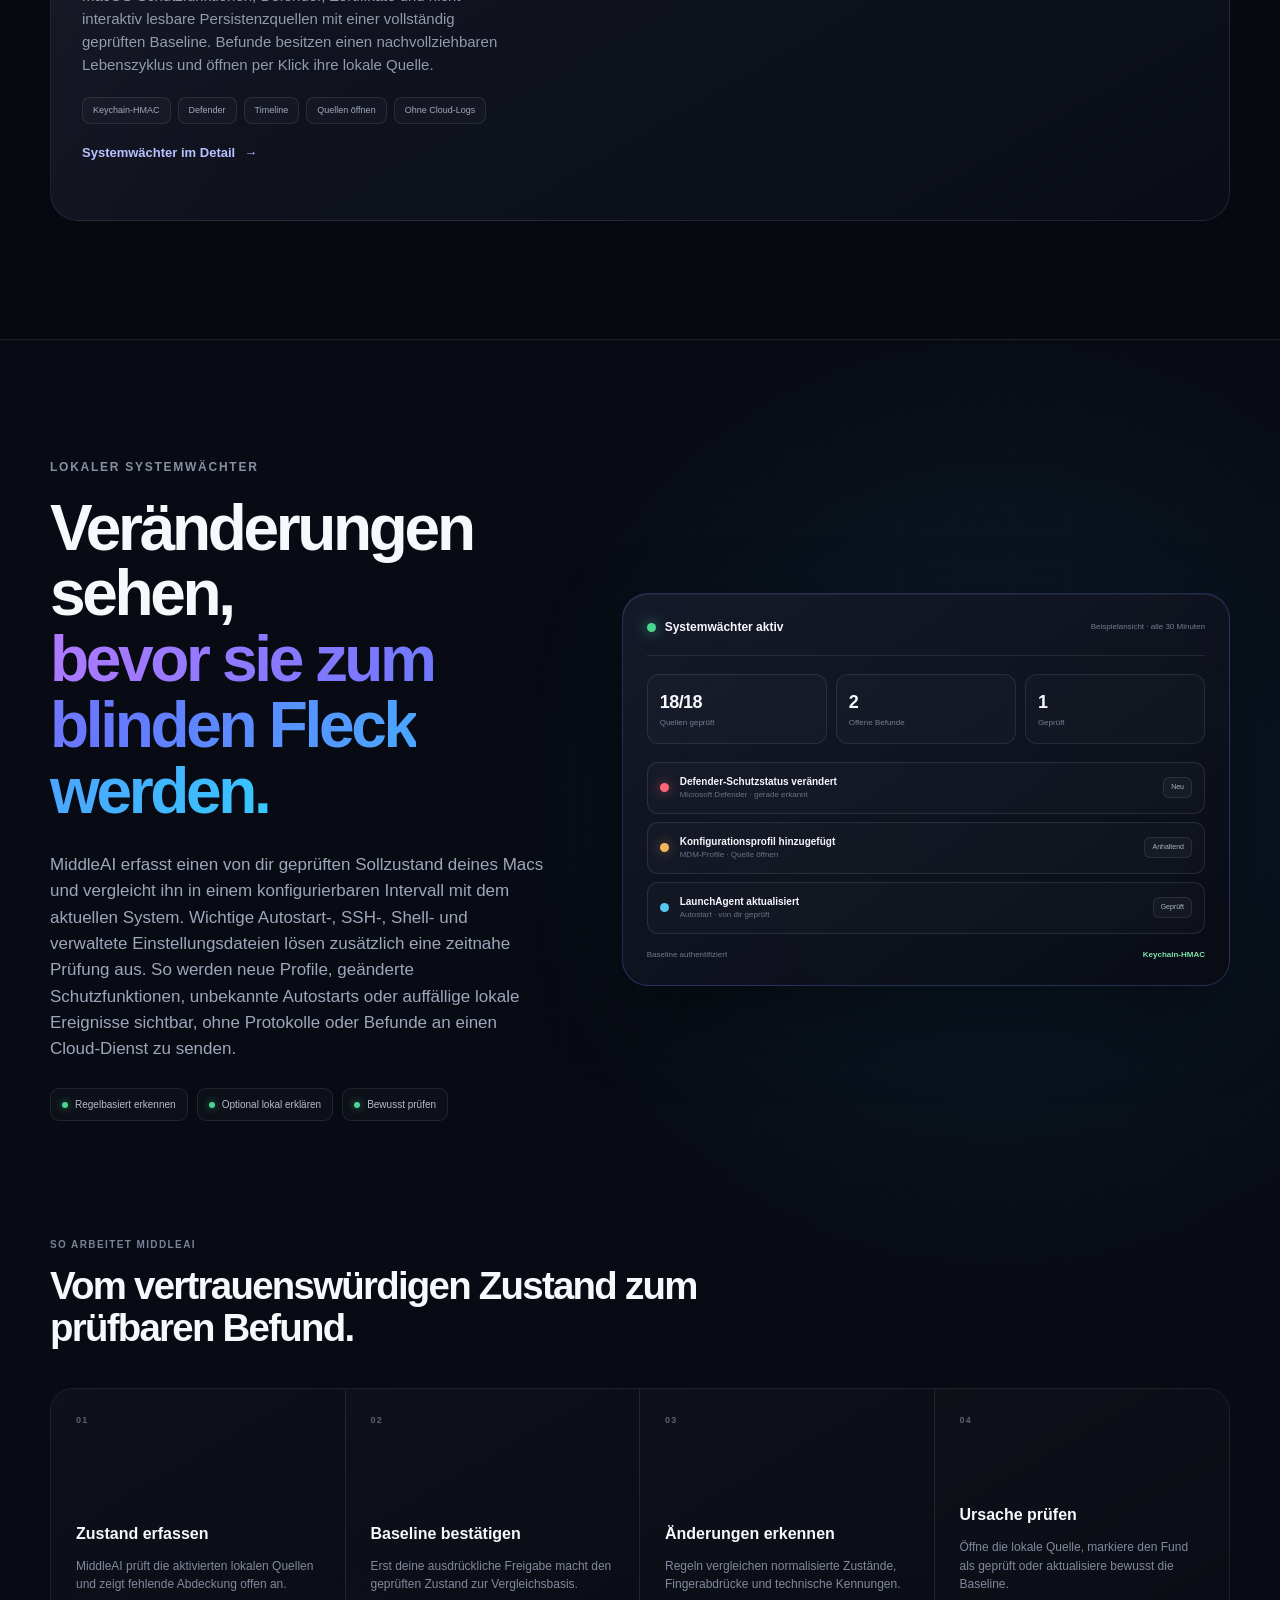
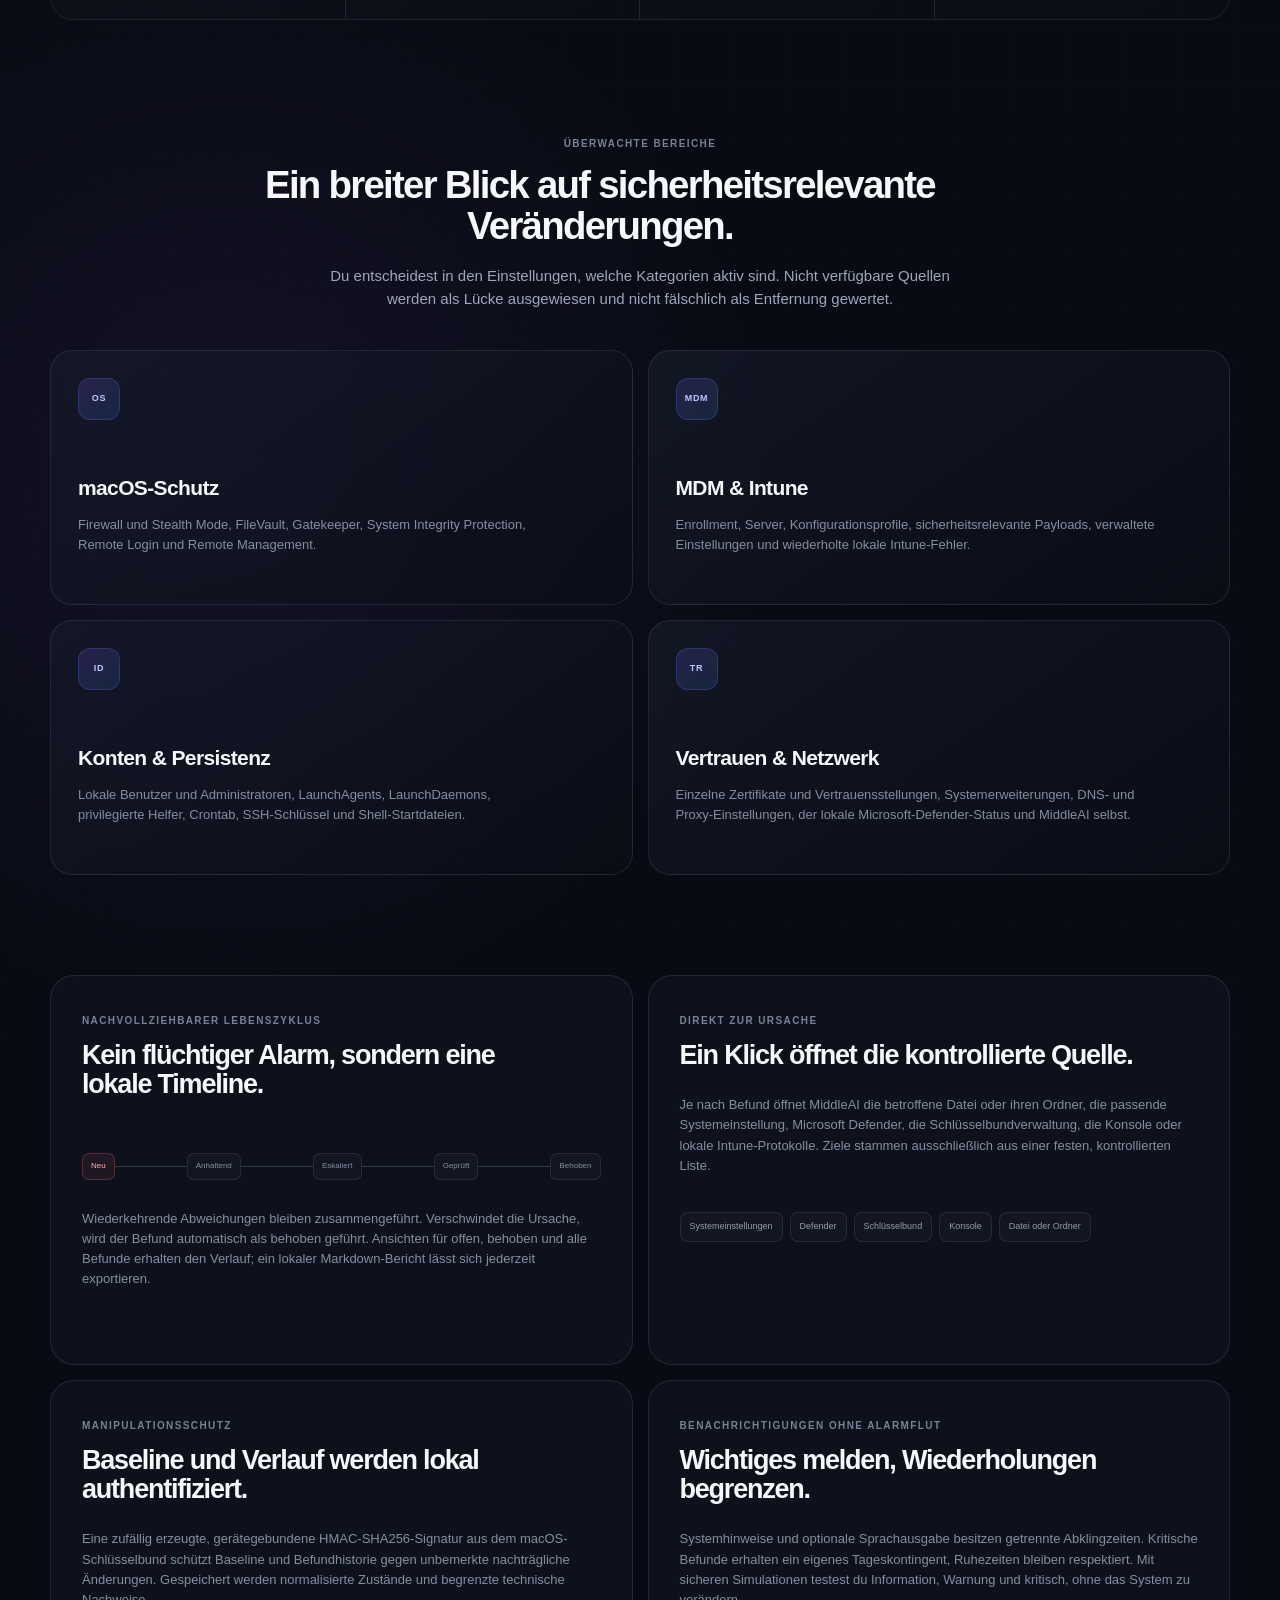
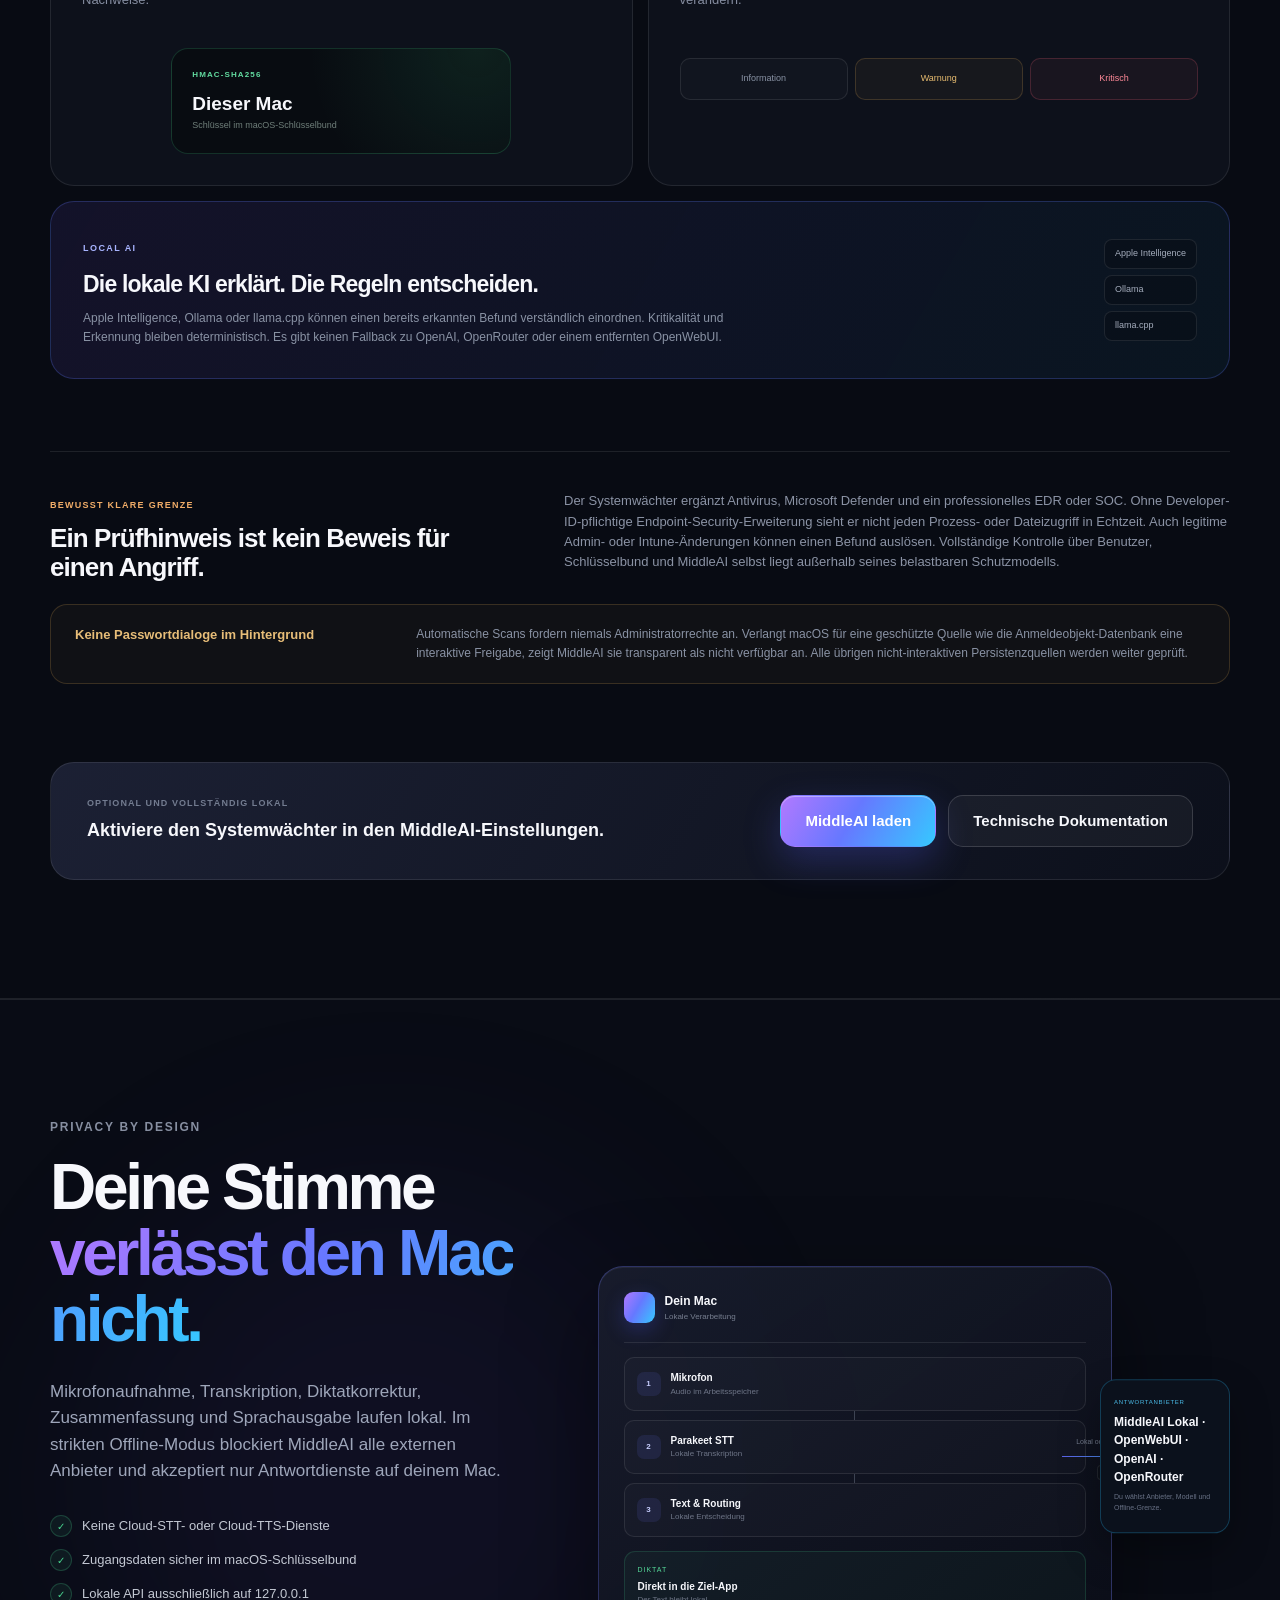
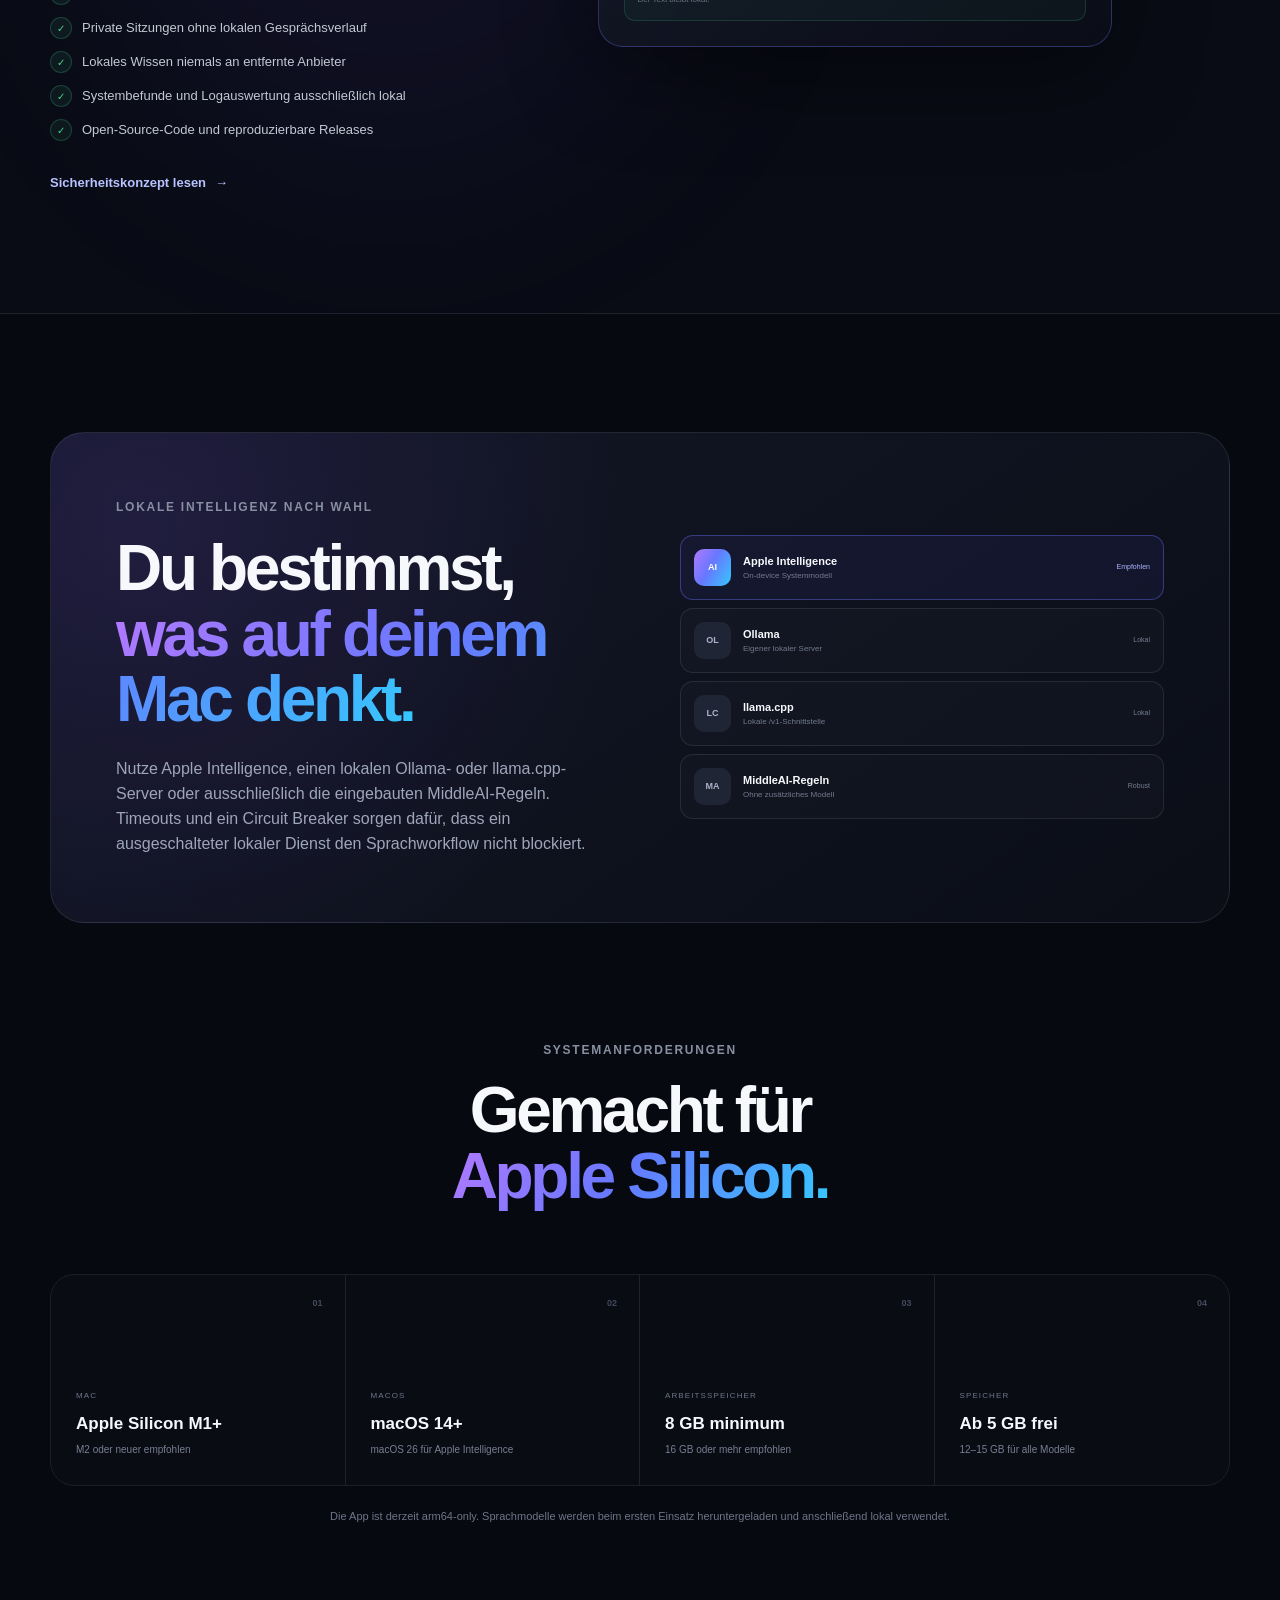
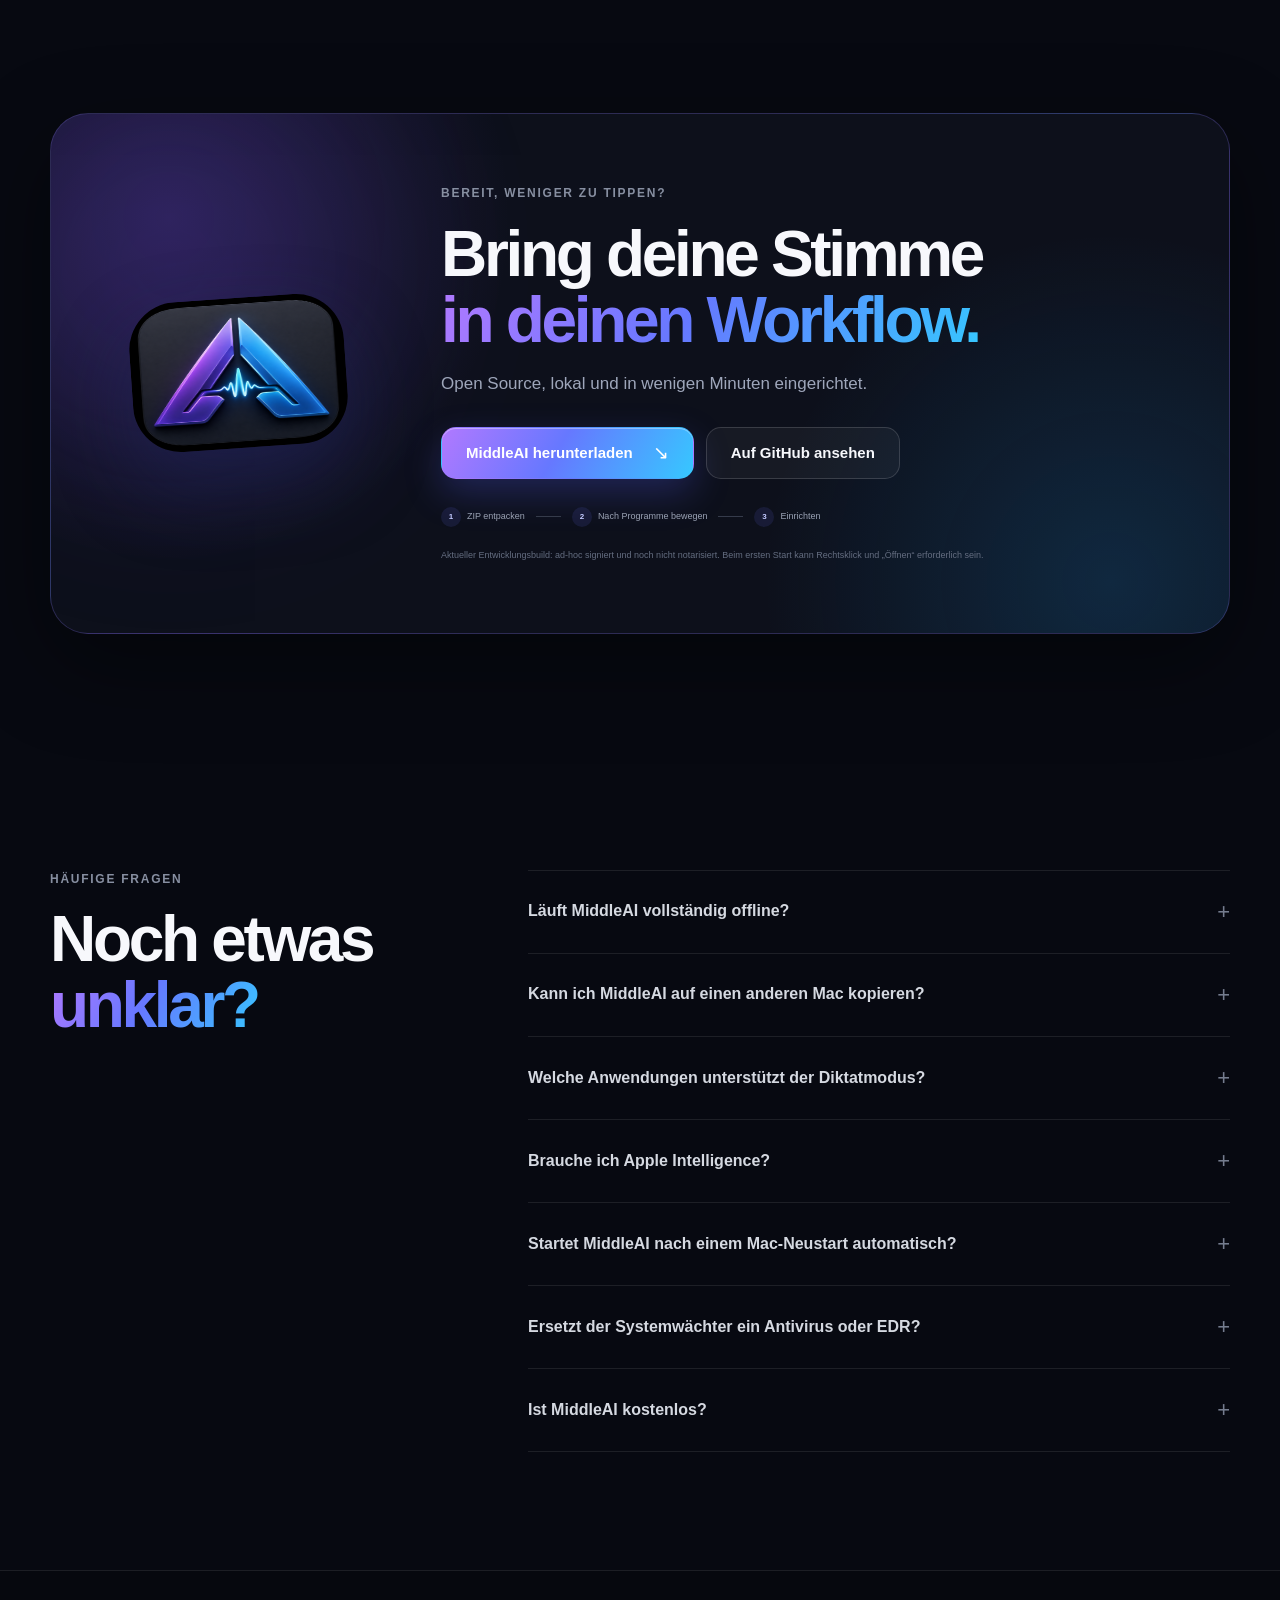
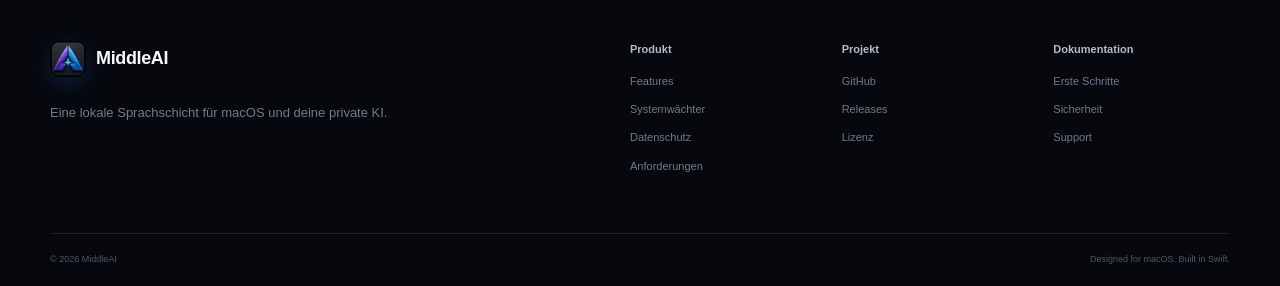
==== commit 0c9f83b4: "Fix packaged TTS resource loading" ====
--- a/docs/index.html
+++ b/docs/index.html
@@ -75,7 +75,7 @@
             <a class="button button-secondary" href="#how-it-works">So funktioniert es</a>
           </div>
           <div class="hero-meta">
-            <span class="version-label">Version 0.10.2</span>
+            <span class="version-label">Version 0.10.3</span>
             <span>macOS 14+</span>
             <span>Apache 2.0</span>
           </div>
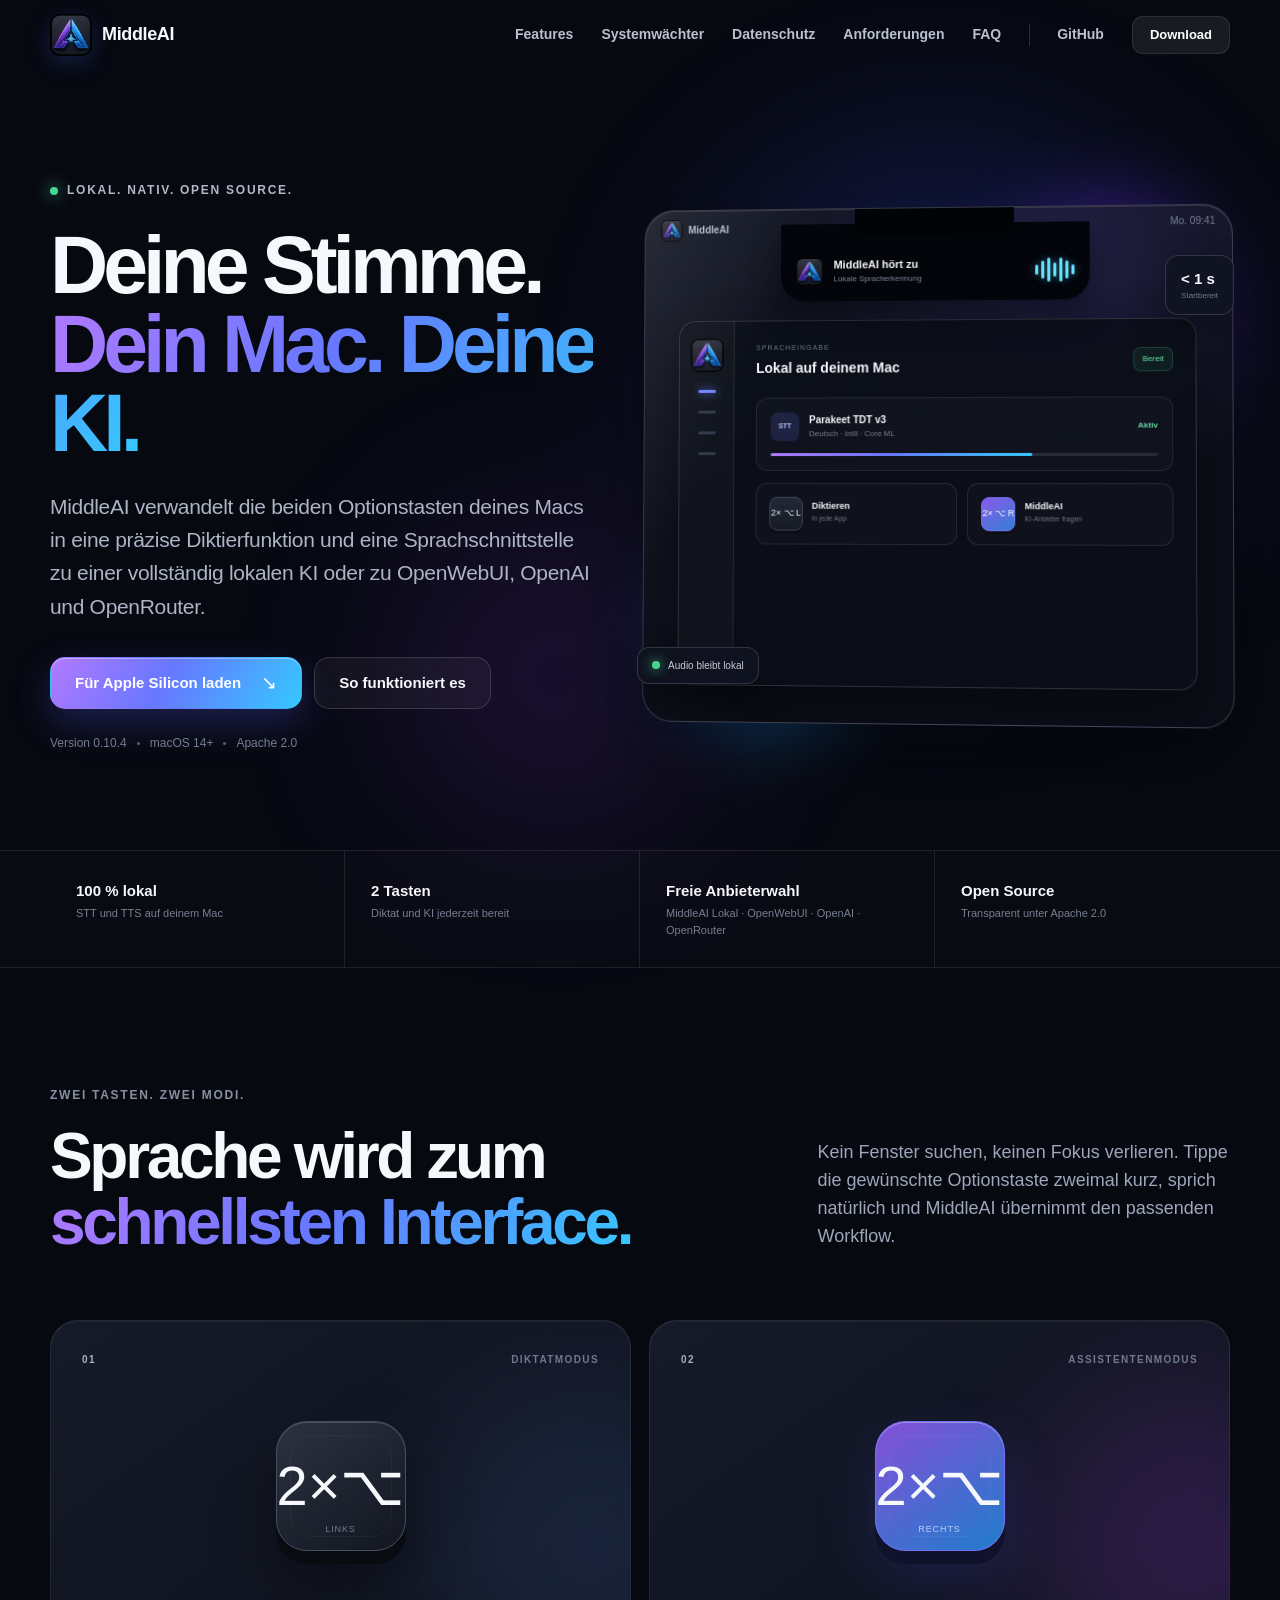
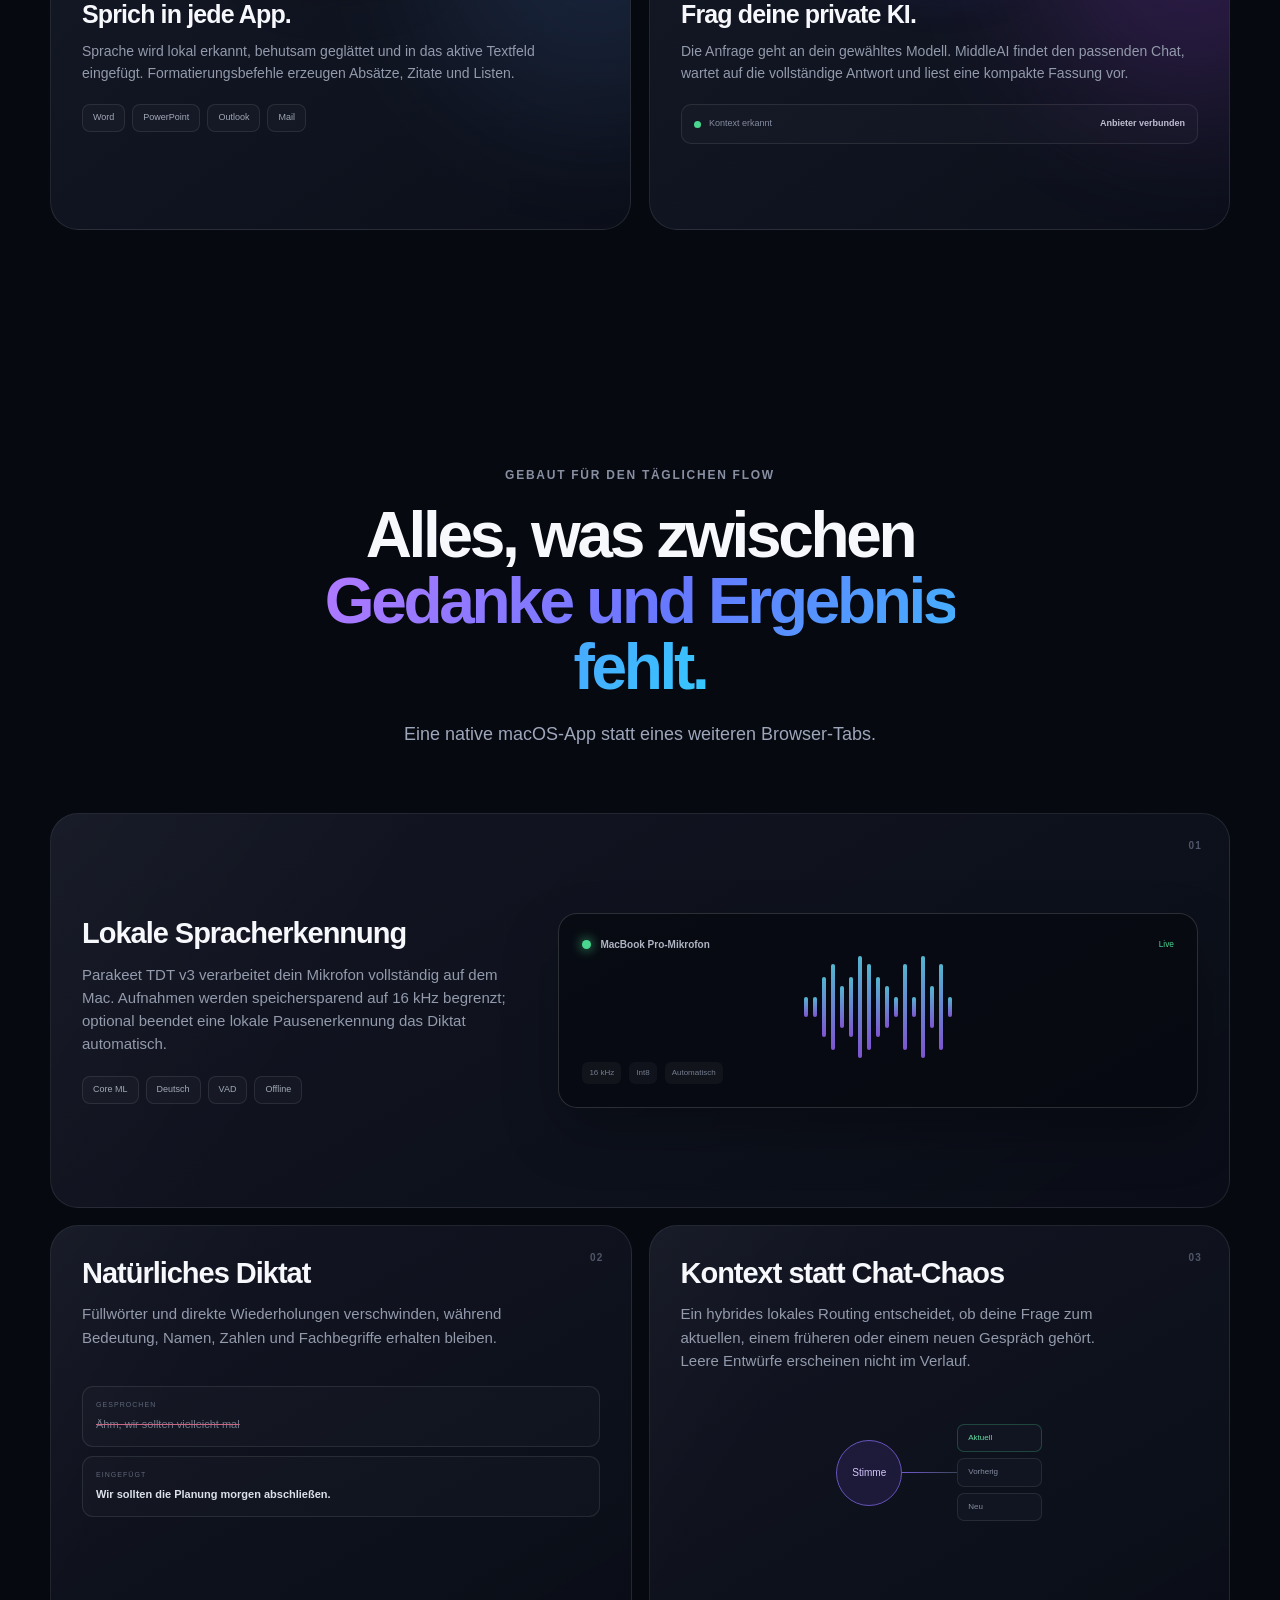
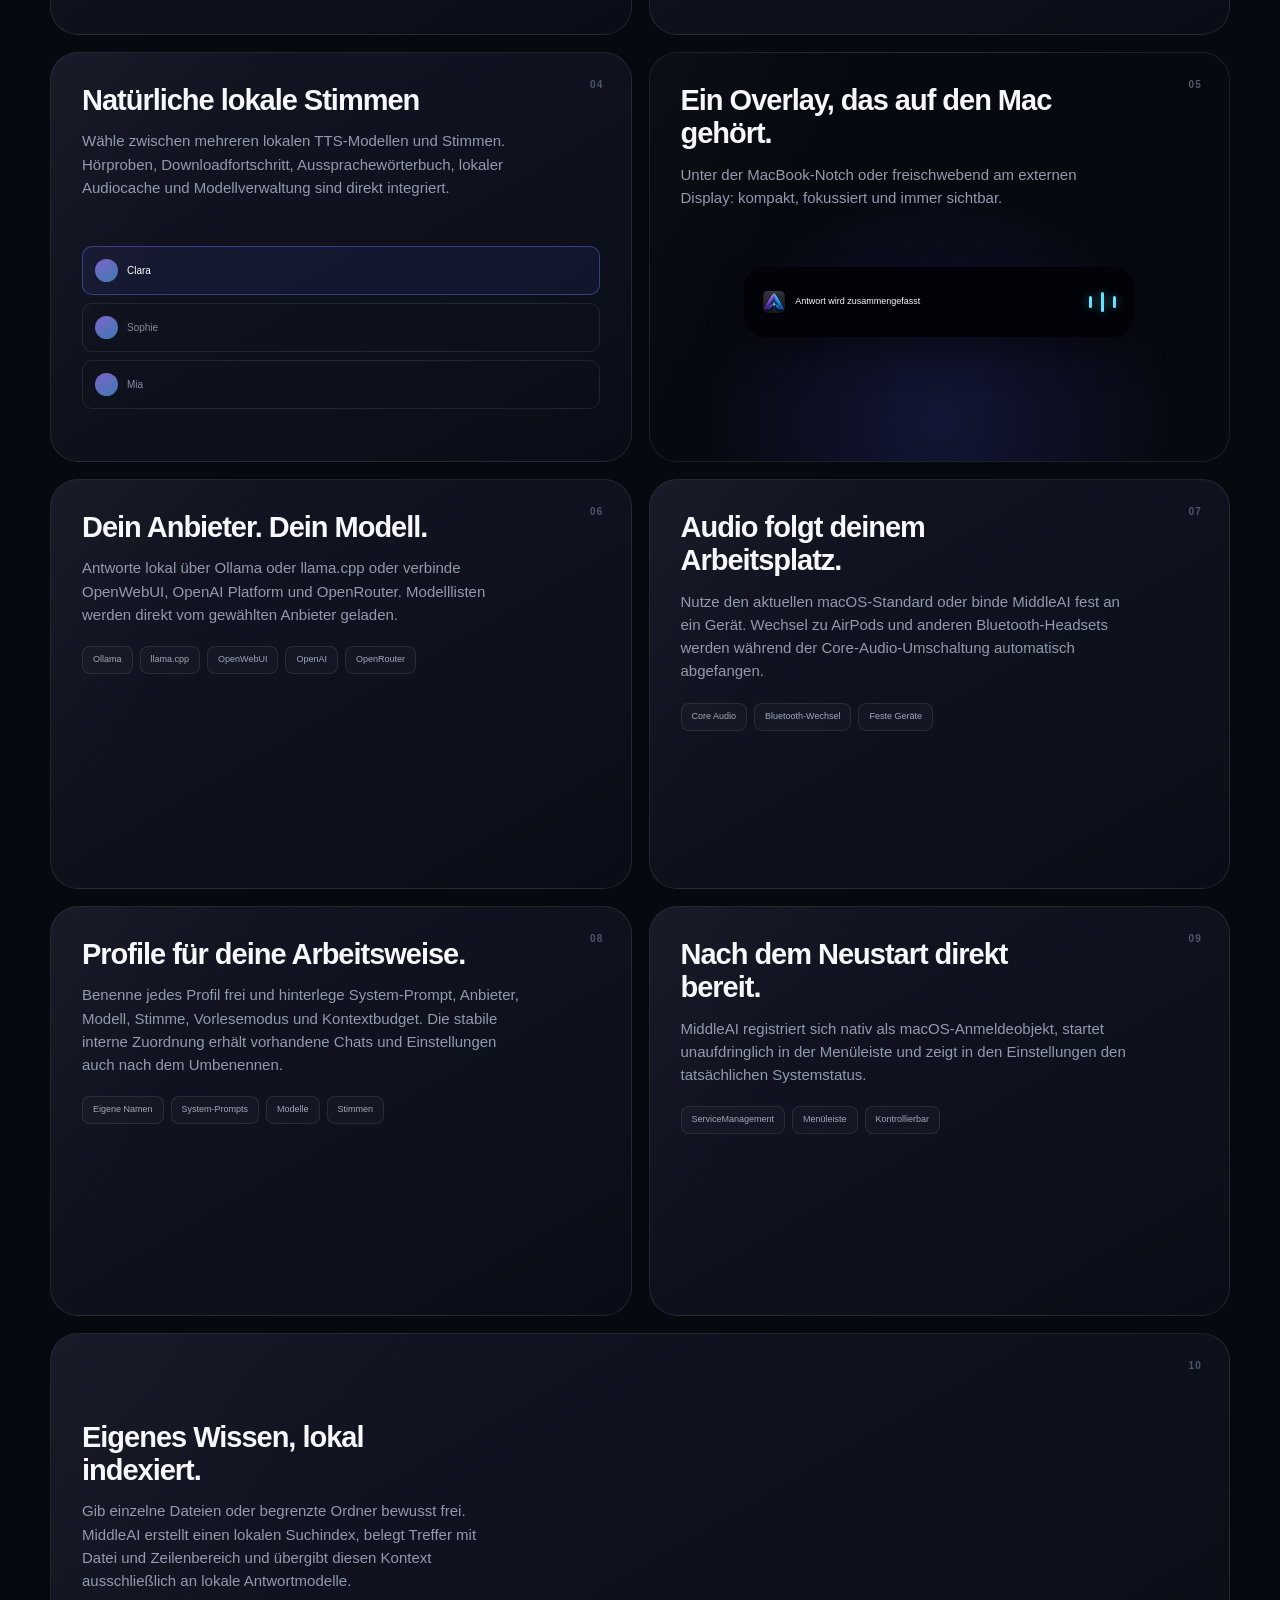
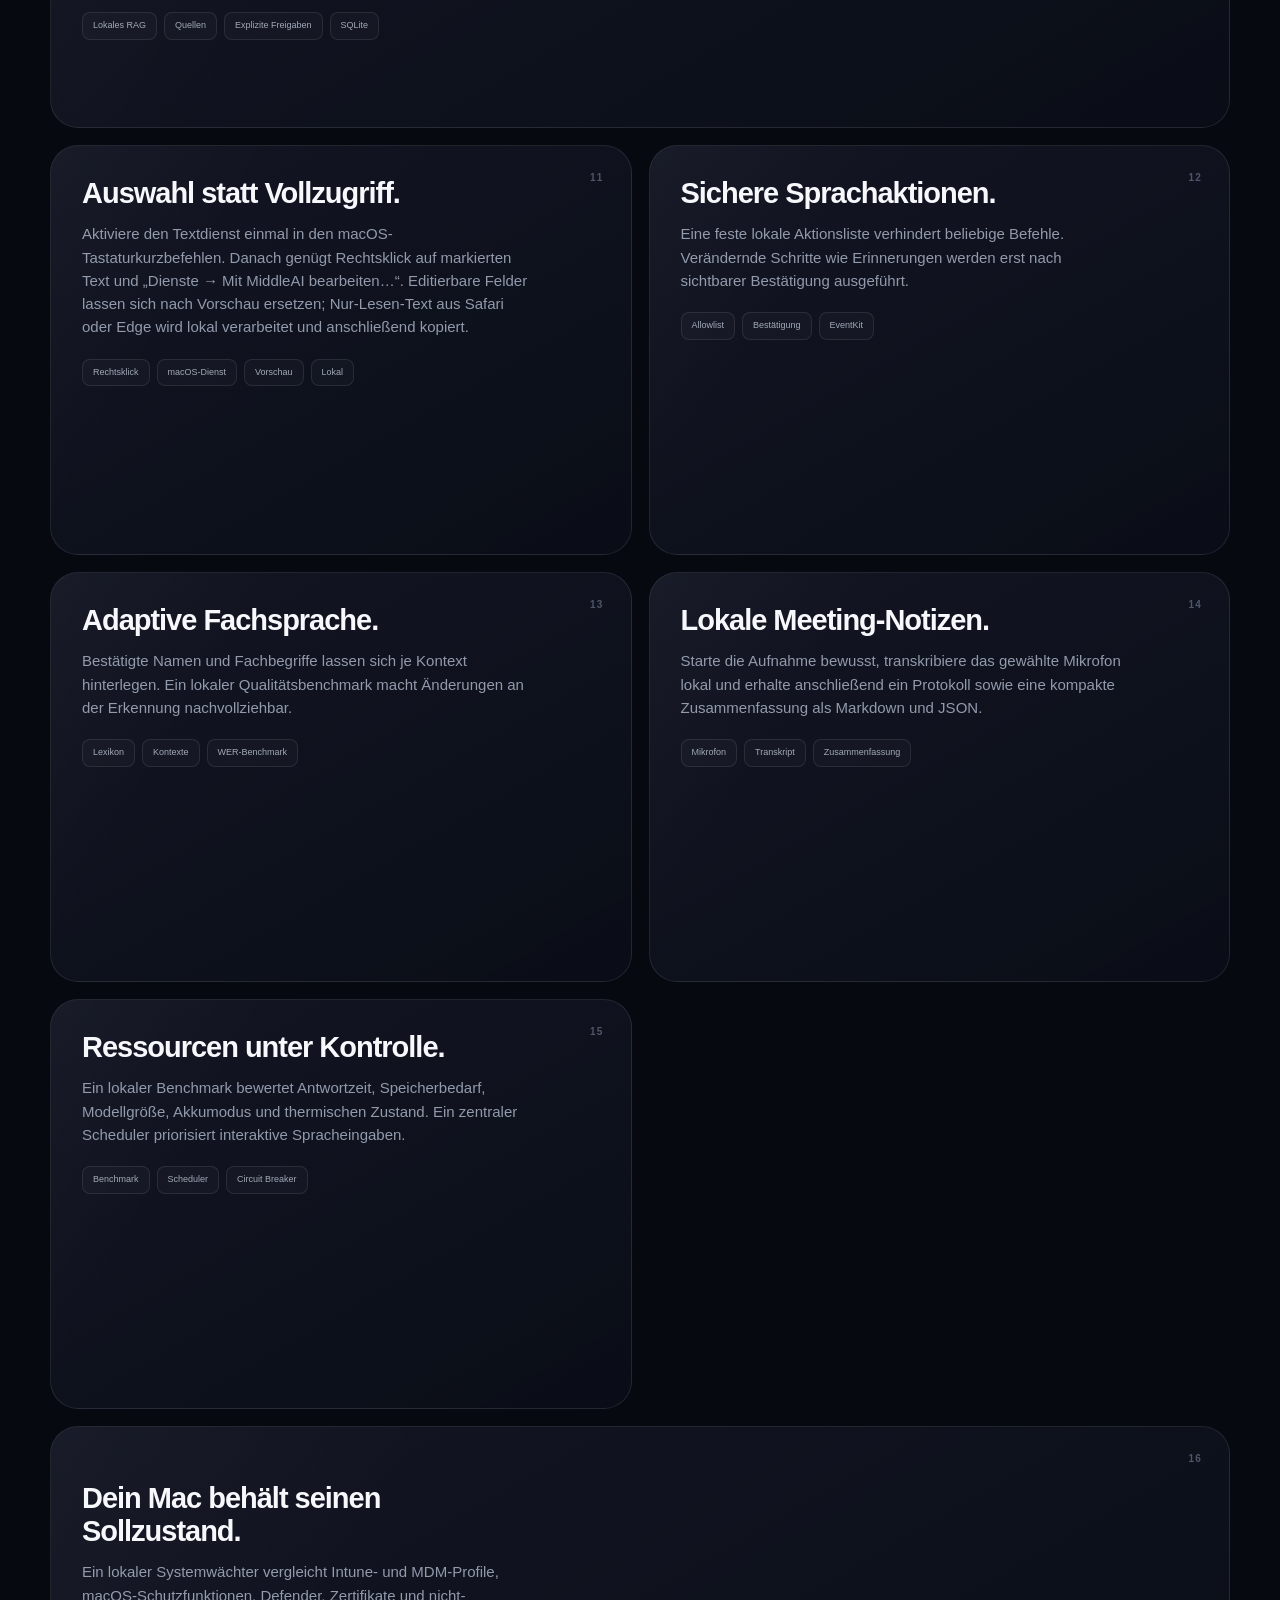
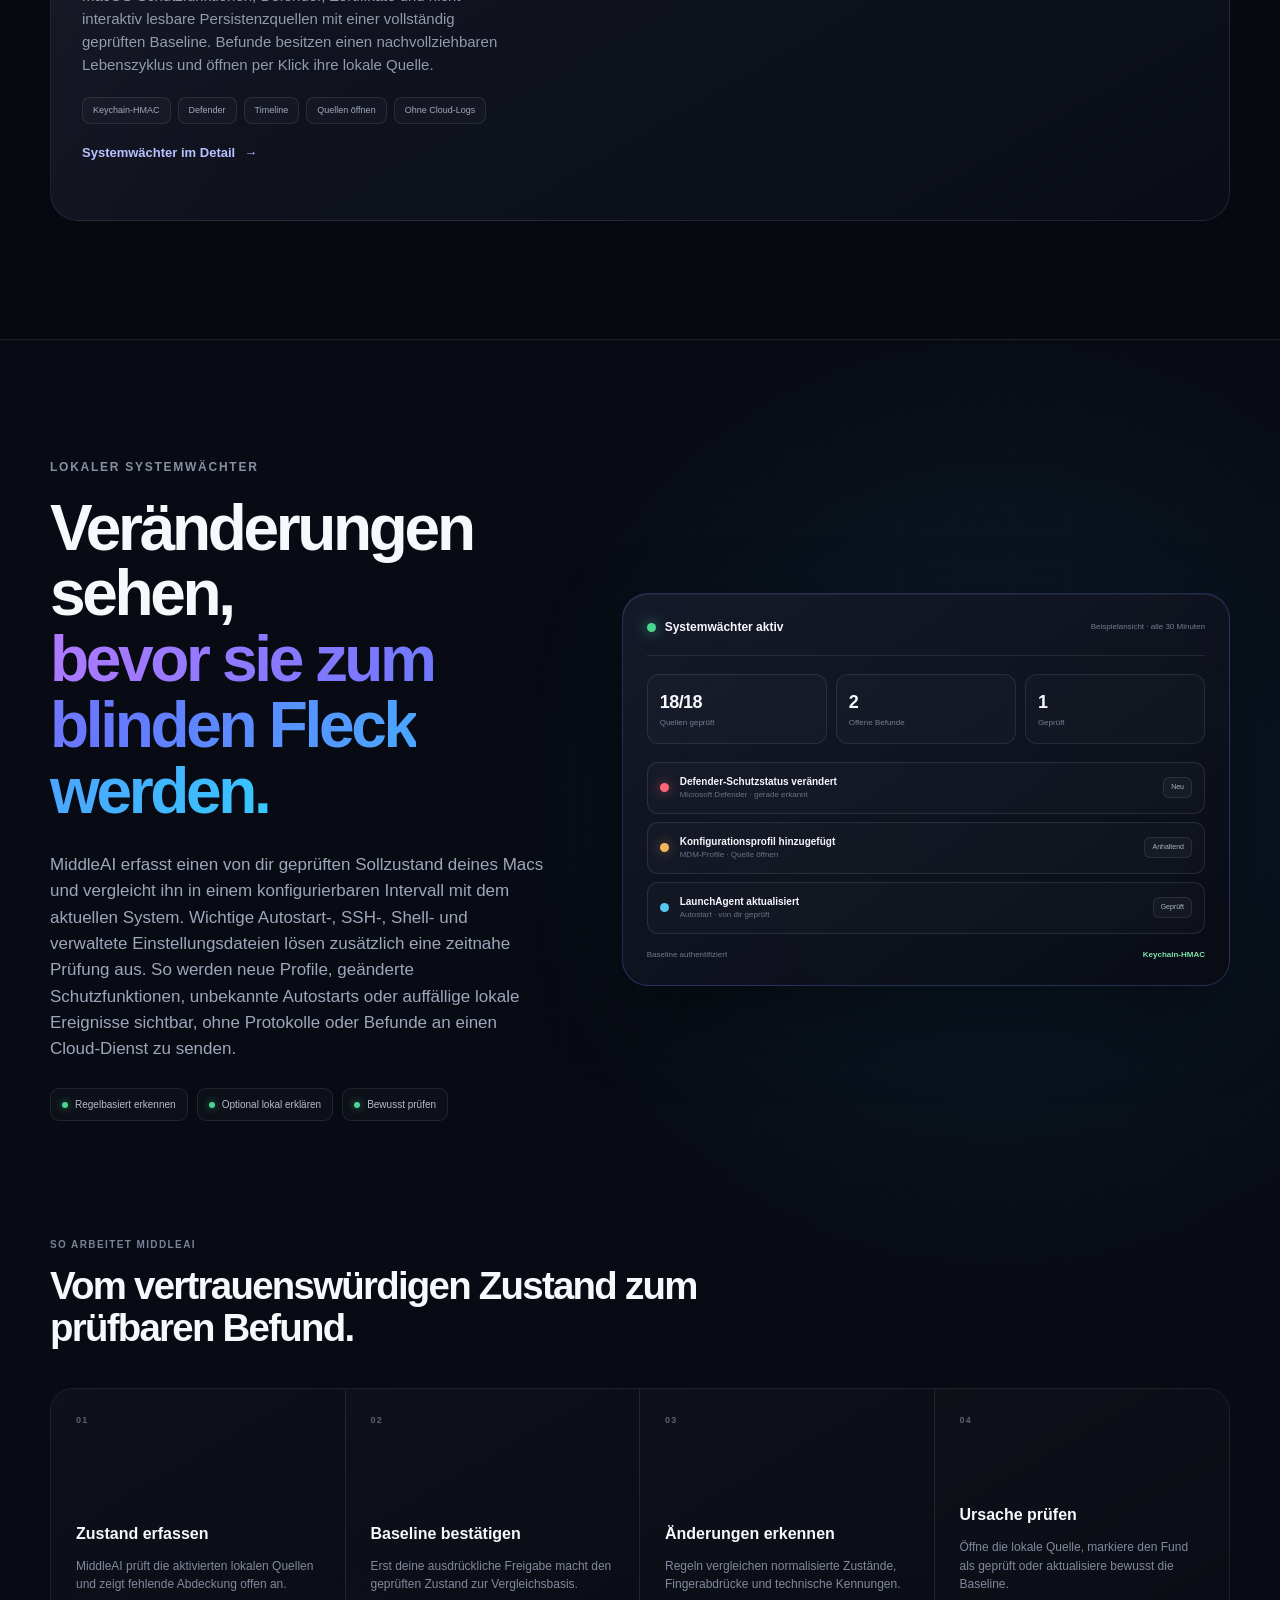
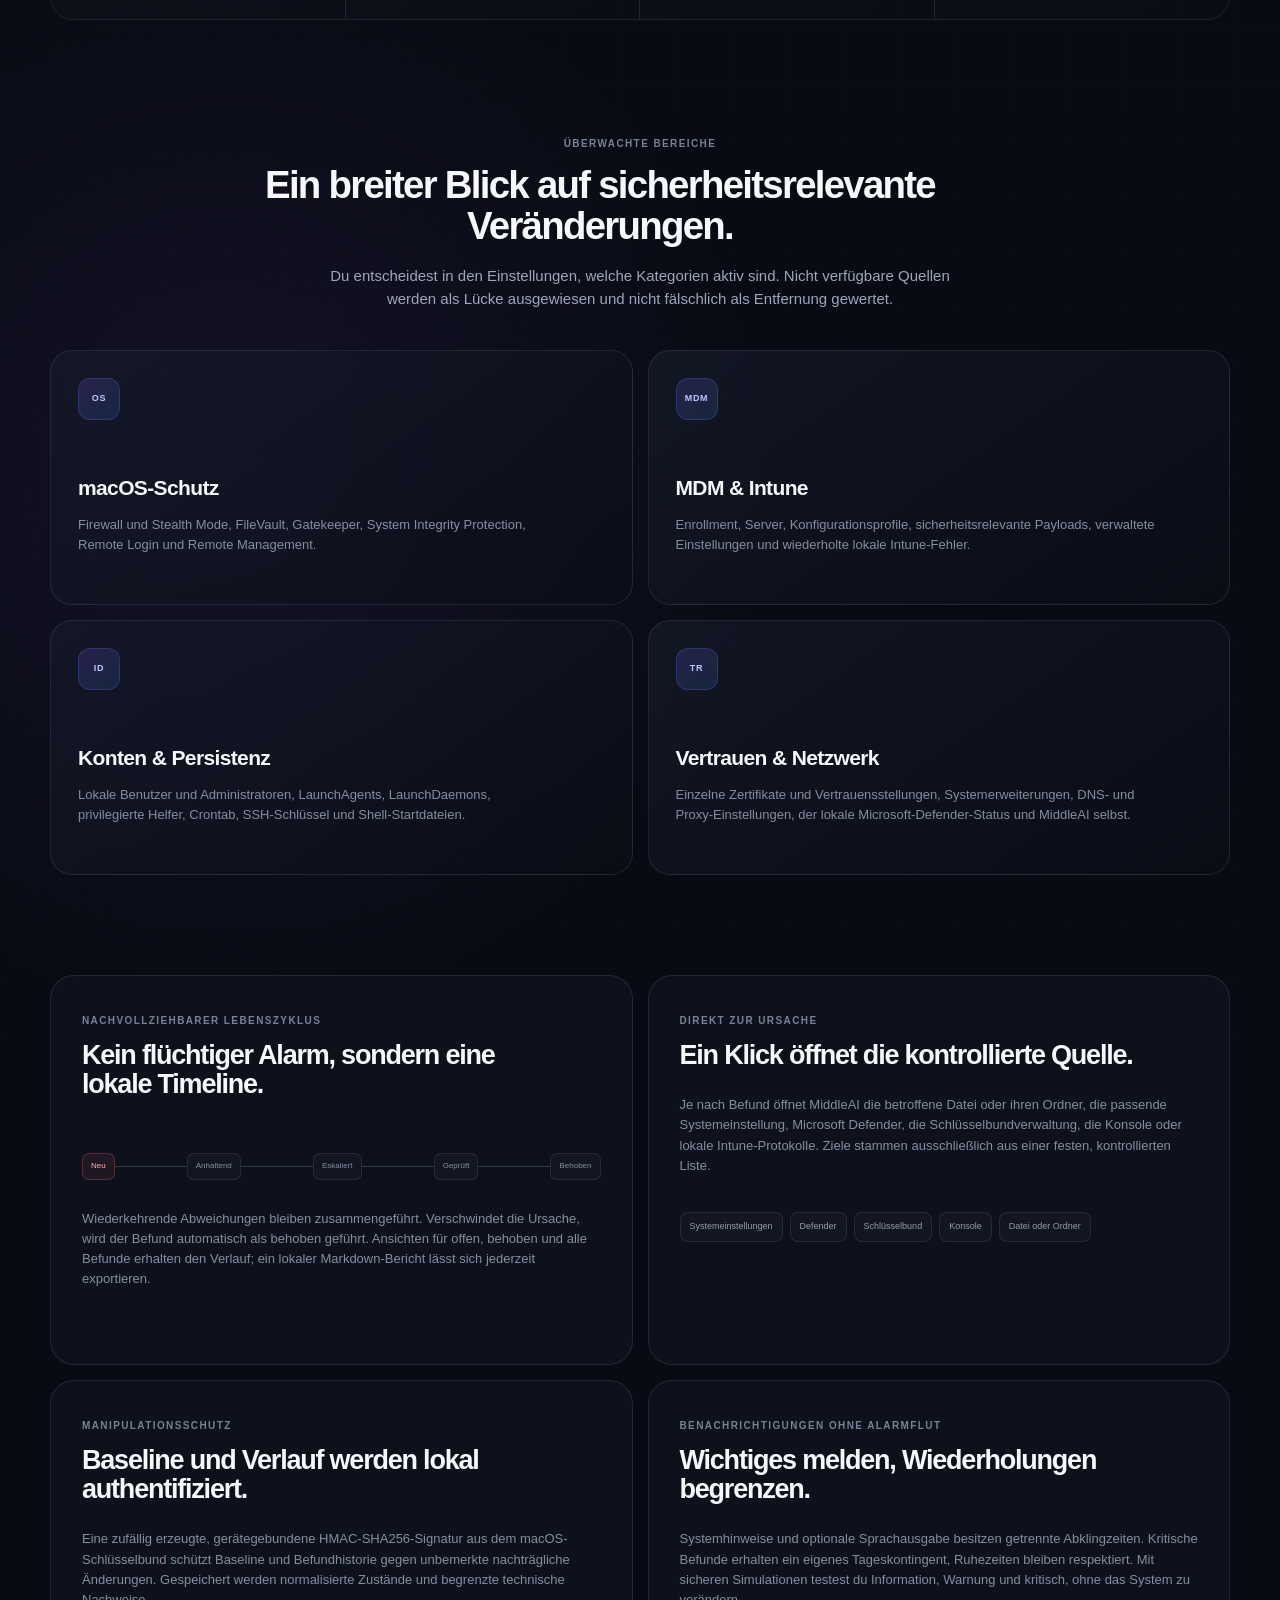
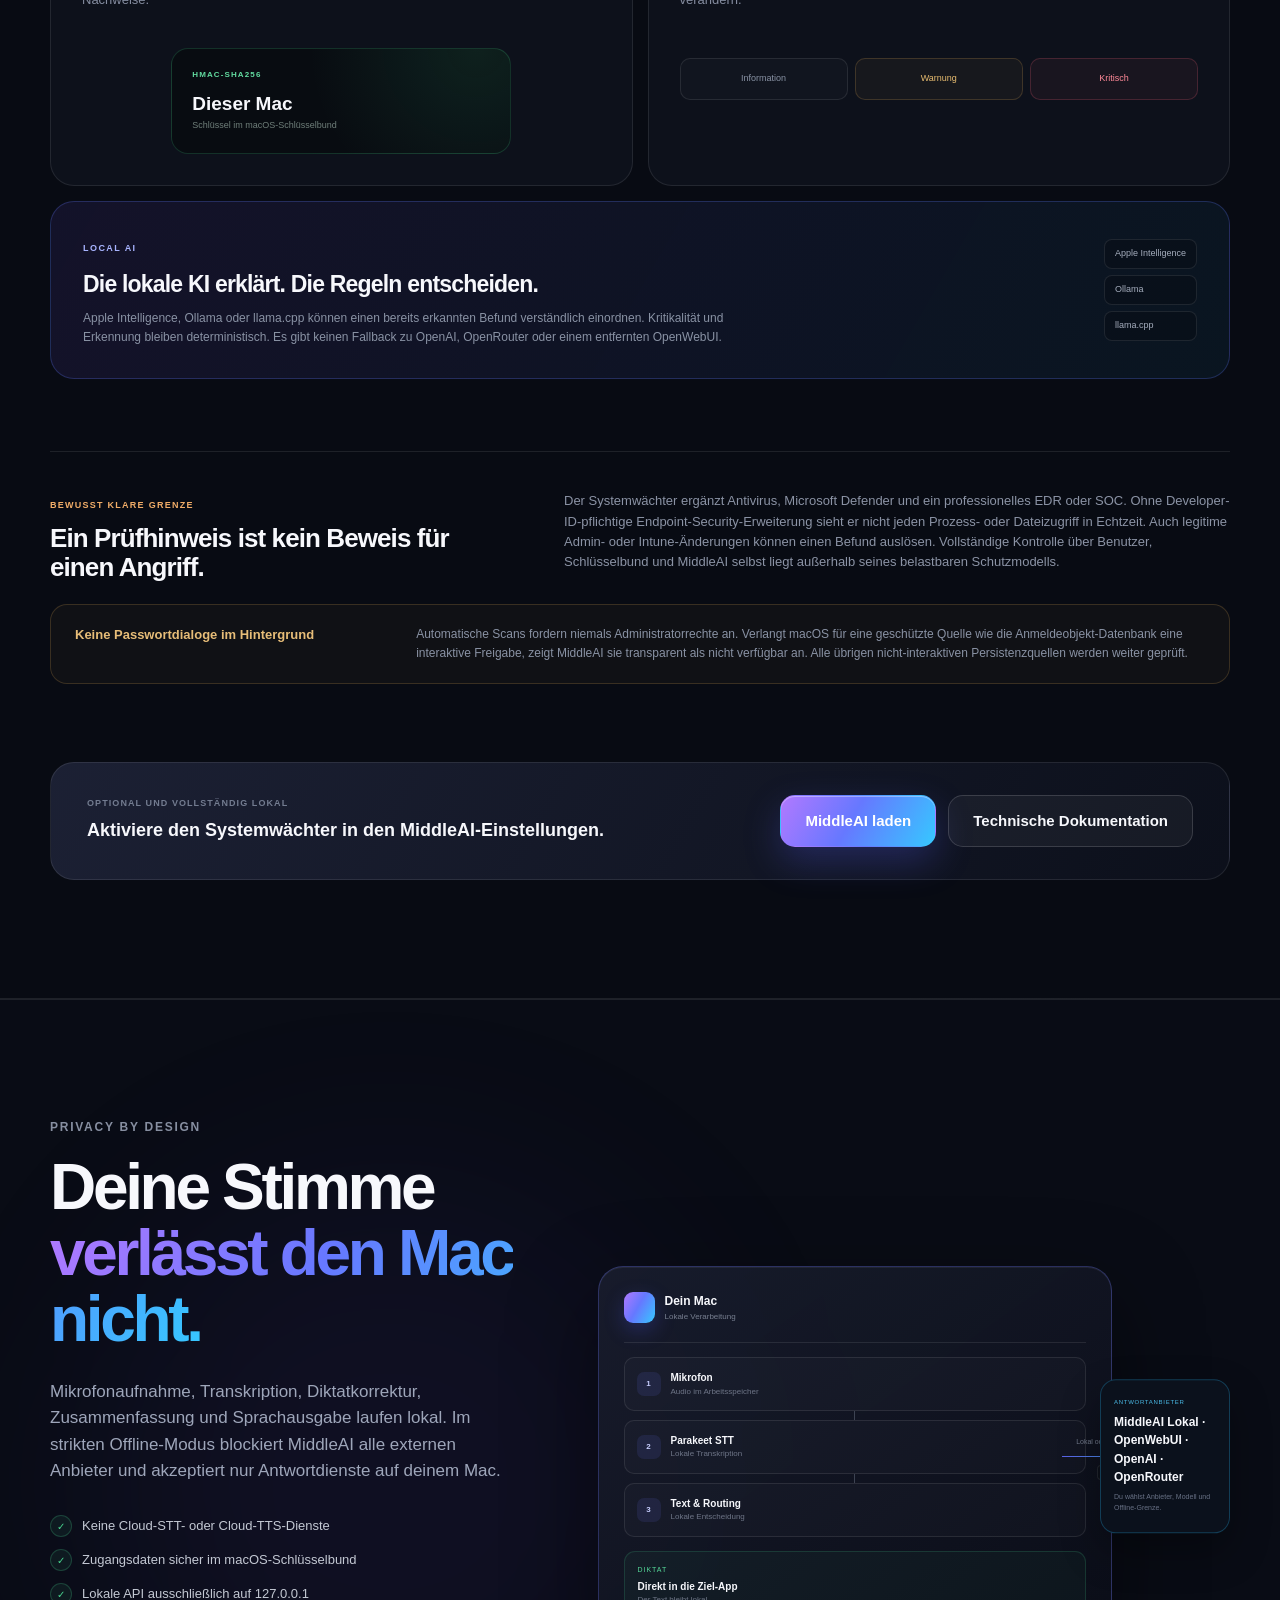
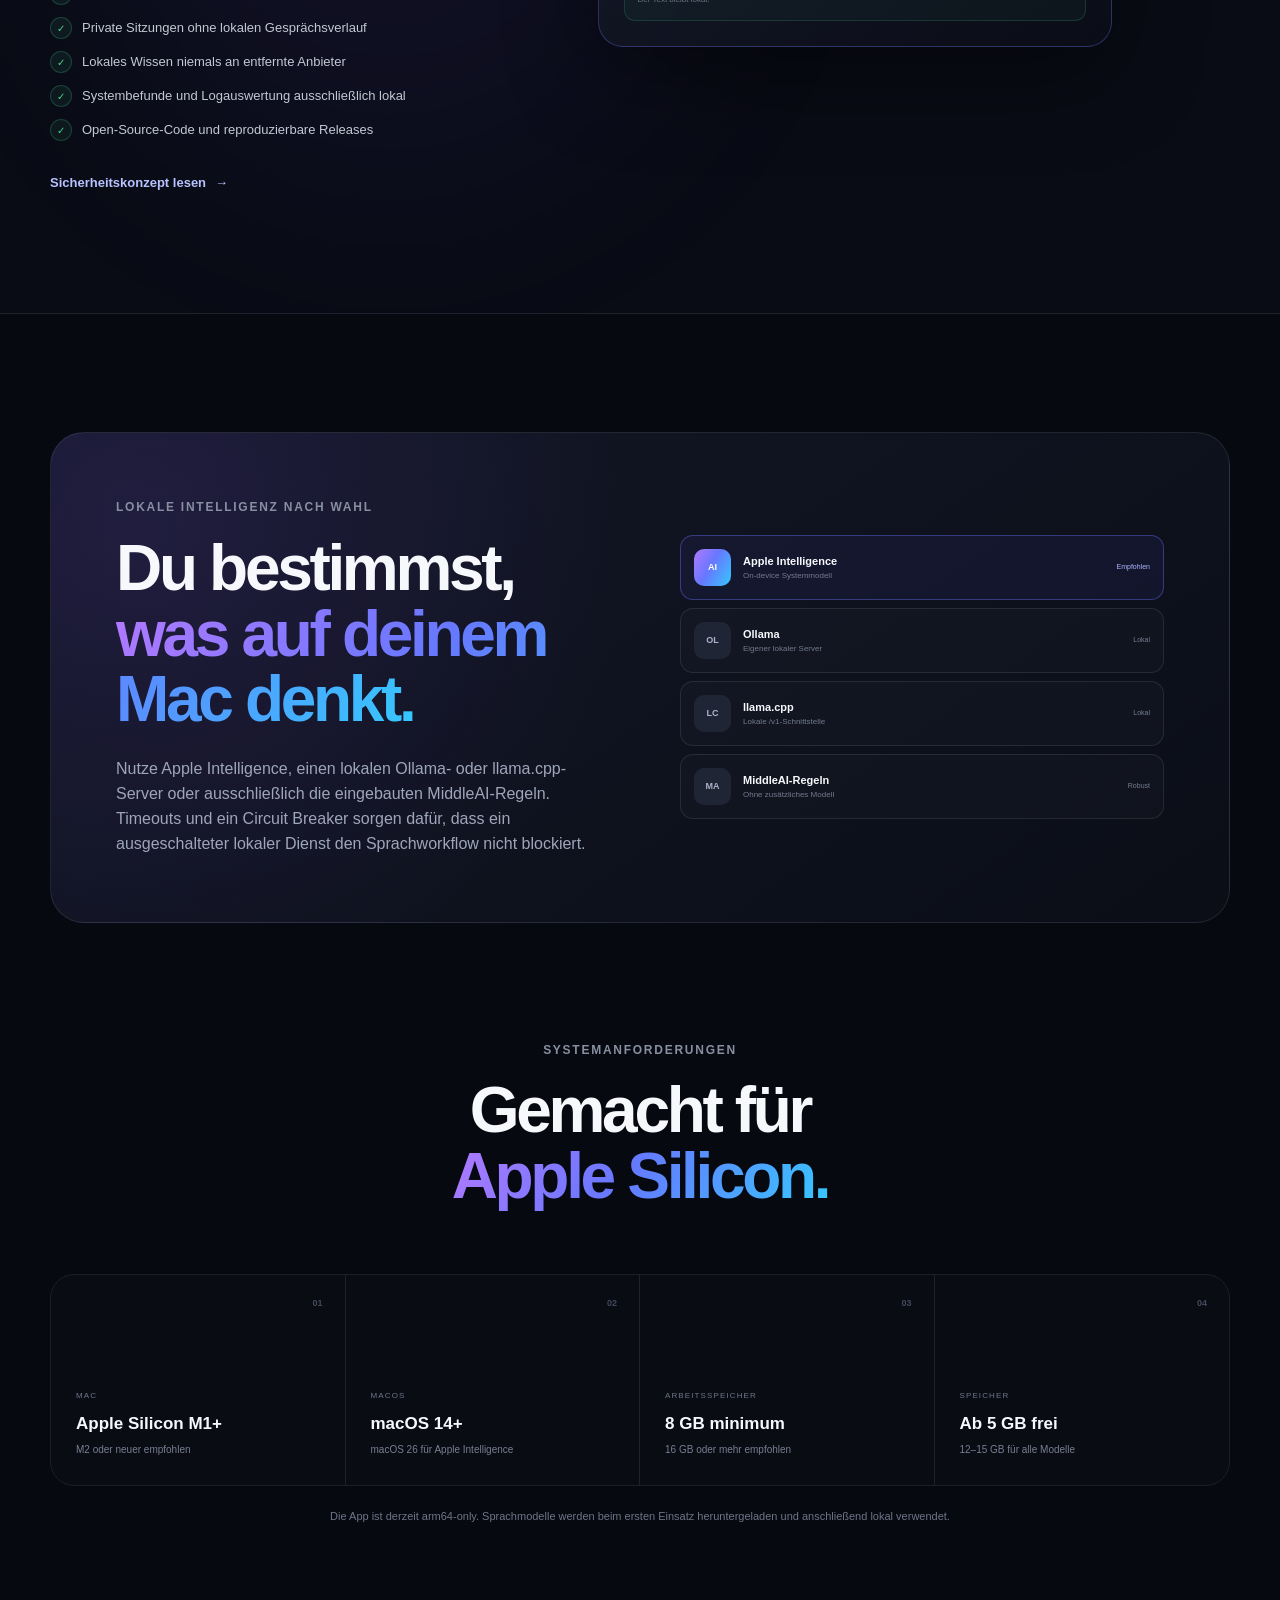
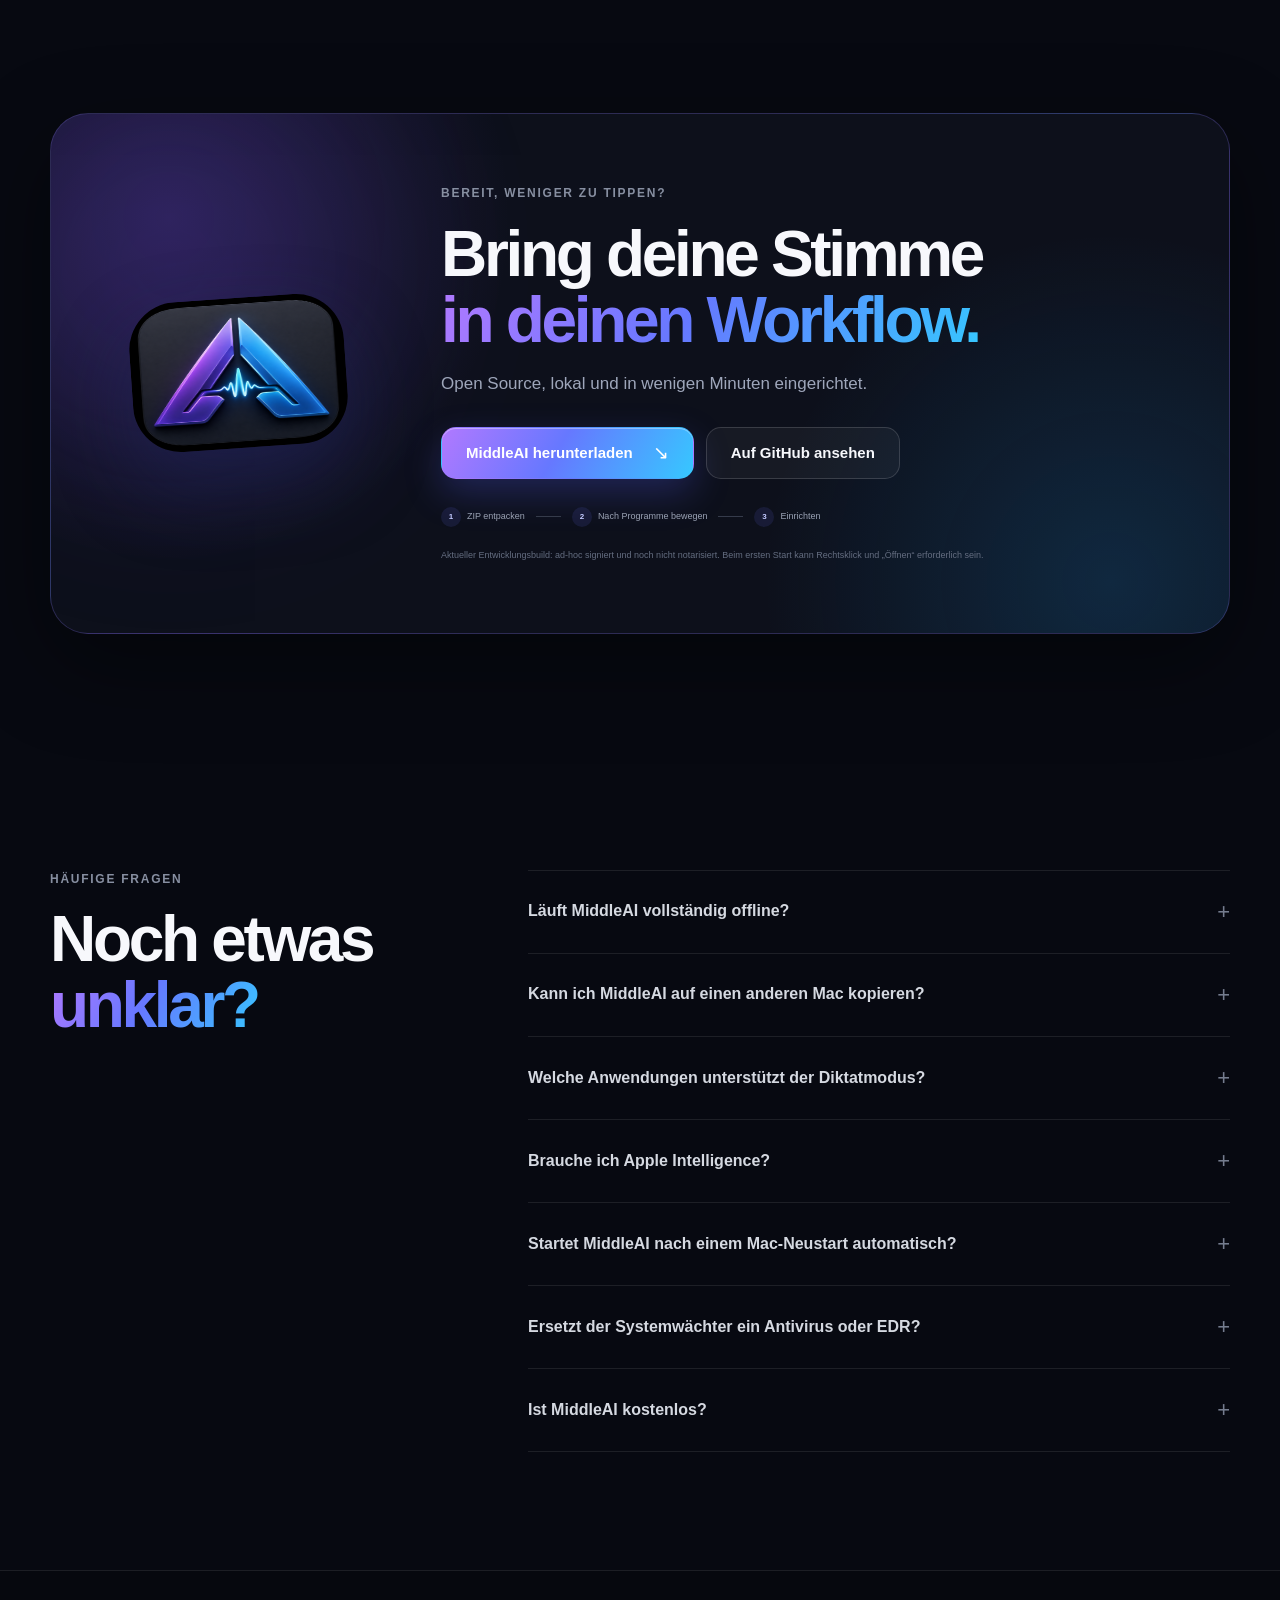
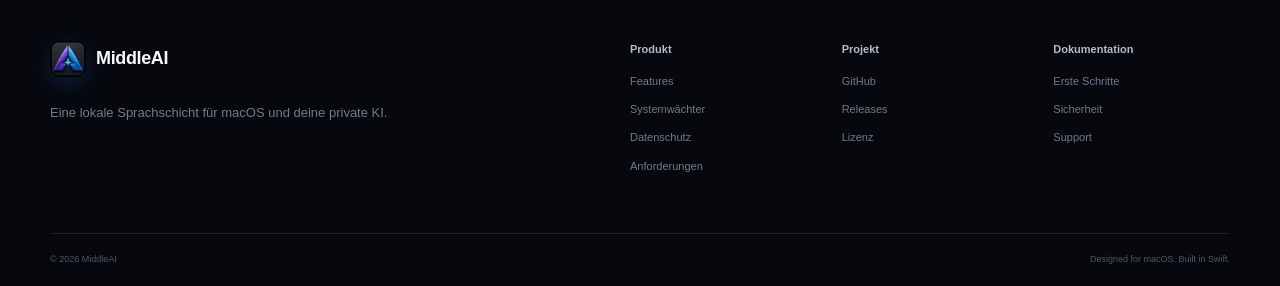
==== commit c090f95d: "Fix 16 kHz USB microphone capture" ====
--- a/docs/index.html
+++ b/docs/index.html
@@ -75,7 +75,7 @@
             <a class="button button-secondary" href="#how-it-works">So funktioniert es</a>
           </div>
           <div class="hero-meta">
-            <span class="version-label">Version 0.10.3</span>
+            <span class="version-label">Version 0.10.4</span>
             <span>macOS 14+</span>
             <span>Apache 2.0</span>
           </div>
